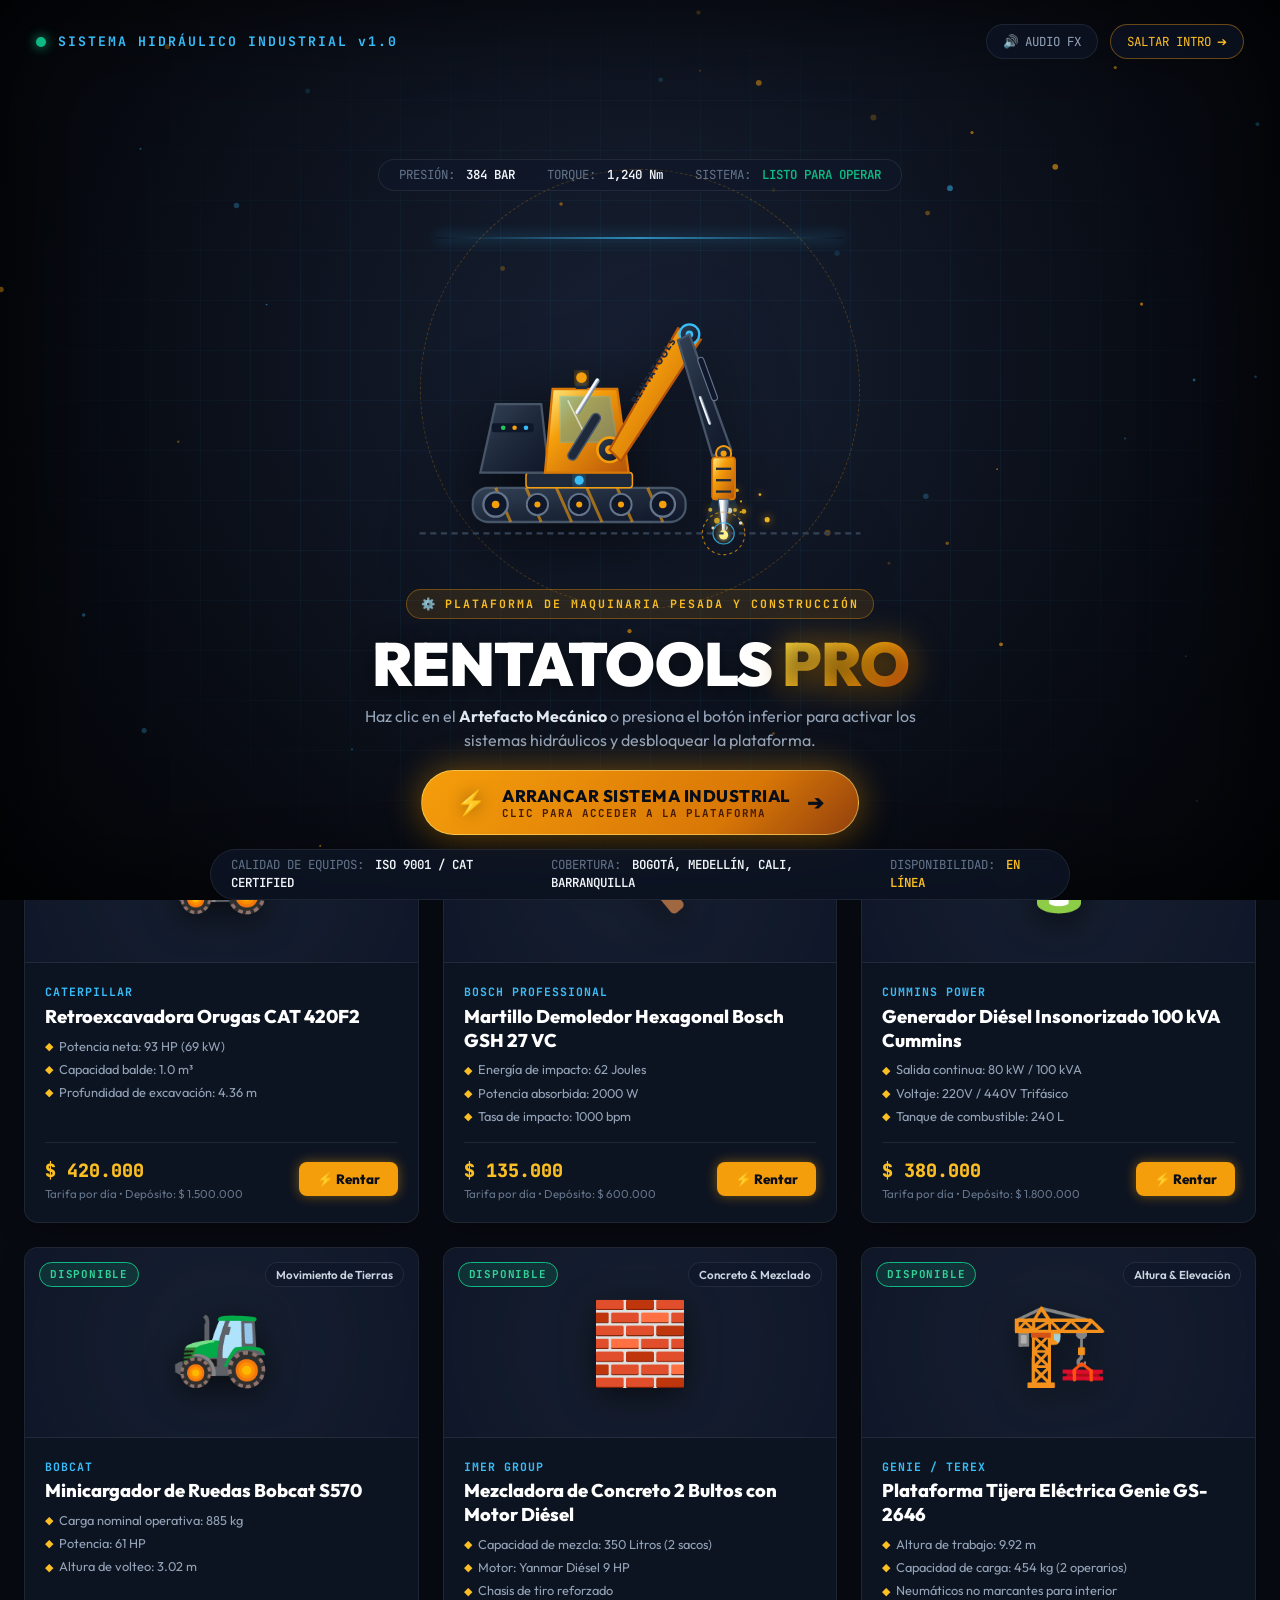
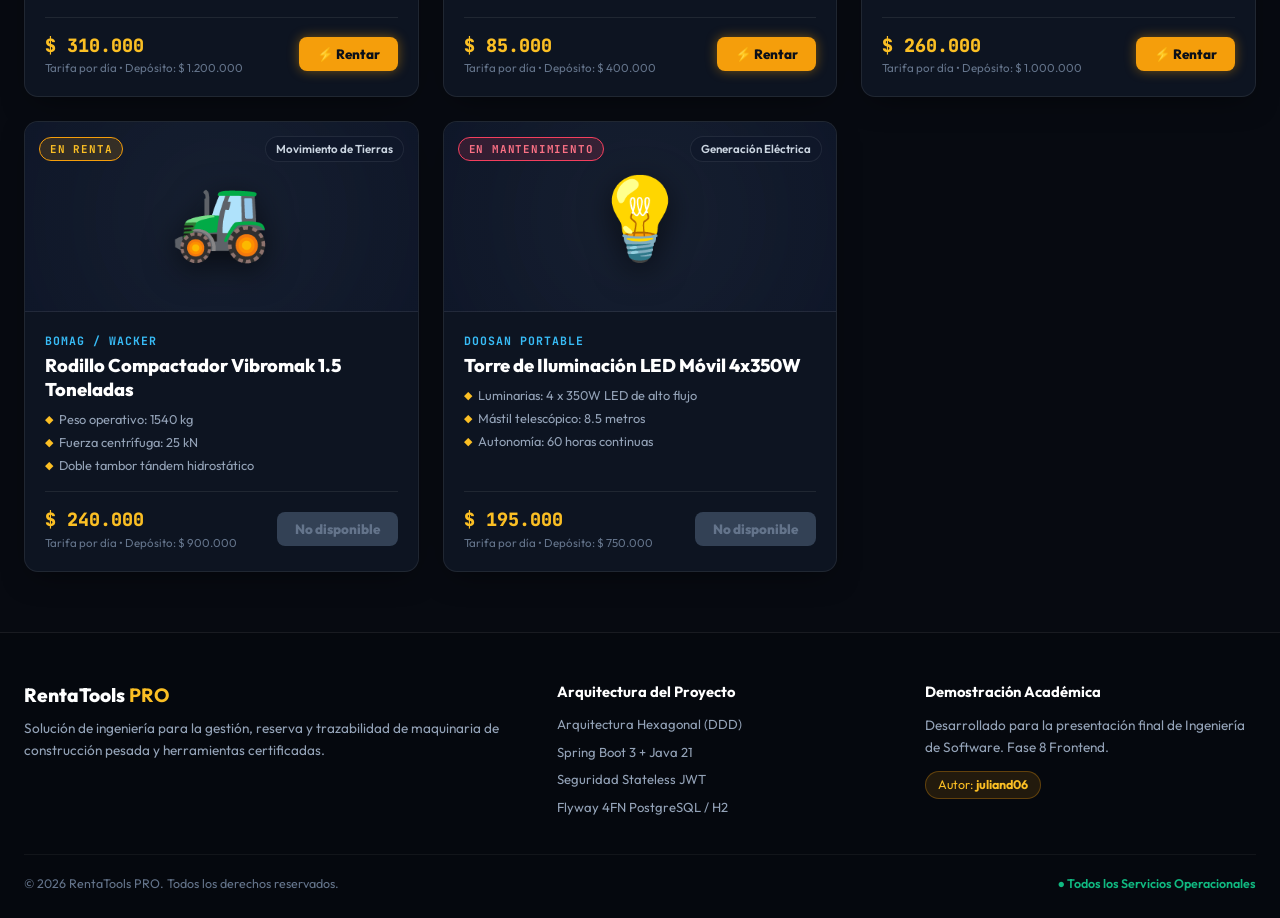
==== infrastructure/src/main/resources/static/index.html @ 2faf483e "feat(frontend): implementa portal industrial interactivo con intro animado de maquinaria pesada, cat" ====
<!DOCTYPE html>
<html lang="es">
<head>
    <meta charset="UTF-8">
    <meta name="viewport" content="width=device-width, initial-scale=1.0">
    <meta name="description" content="RentaTools PRO — Plataforma de Renta de Maquinaria y Equipos de Construcción. Catálogo en tiempo real, gestión de alquileres, panel de contratistas y métricas de operación.">
    <meta name="theme-color" content="#0b0f17">
    <title>RentaTools PRO | Plataforma Industrial de Renta de Maquinaria</title>
    <!-- Google Fonts: Outfit & JetBrains Mono -->
    <link rel="preconnect" href="https://fonts.googleapis.com">
    <link rel="preconnect" href="https://fonts.gstatic.com" crossorigin>
    <link href="https://fonts.googleapis.com/css2?family=JetBrains+Mono:wght@400;600;700&family=Outfit:wght@300;400;500;600;700;800;900&display=swap" rel="stylesheet">
    <link rel="stylesheet" href="styles.css">
</head>
<body>

    <!-- ================================================================= -->
    <!-- INTRO SPLASH SCREEN: ARTEFACTO MECÁNICO INTERACTIVO               -->
    <!-- ================================================================= -->
    <div id="intro-screen" class="intro-screen" role="dialog" aria-modal="true" aria-label="Pantalla de inicio interactiva">
        <!-- Canvas para partículas ambientales, destellos y chispas -->
        <canvas id="intro-canvas" class="intro-canvas"></canvas>

        <!-- Rejilla holográfica de fondo -->
        <div class="hologram-grid"></div>
        <div class="vignette-overlay"></div>

        <!-- Barra superior del splash con controles -->
        <header class="intro-topbar">
            <div class="intro-brand">
                <span class="pulse-indicator"></span>
                <span class="brand-tag">SISTEMA HIDRÁULICO INDUSTRIAL v1.0</span>
            </div>
            <div class="intro-controls">
                <button id="btn-sound-toggle" class="intro-ctrl-btn" title="Alternar Sonido Sintetizado" aria-label="Alternar sonido">
                    <span id="sound-icon">🔊</span> <span class="ctrl-label">AUDIO FX</span>
                </button>
                <button id="btn-skip-intro" class="intro-ctrl-btn skip-btn" title="Saltar animación y entrar directamente">
                    <span>SALTAR INTRO</span> ➔
                </button>
            </div>
        </header>

        <!-- Contenedor central del artefacto interactivo -->
        <div class="intro-centerpiece">
            <!-- HUD de Telemetría Superior -->
            <div class="artifact-hud top-hud">
                <div class="hud-item"><span class="hud-label">PRESIÓN:</span> <span class="hud-val" id="hud-pressure">385 BAR</span></div>
                <div class="hud-item"><span class="hud-label">TORQUE:</span> <span class="hud-val">1,240 Nm</span></div>
                <div class="hud-item"><span class="hud-label">SISTEMA:</span> <span class="hud-val status-ok">LISTO PARA OPERAR</span></div>
            </div>

            <!-- ARTEFACTO: EXCAVADORA HIDRÁULICA Y MARTILLO PESADO MECÁNICO -->
            <div class="machine-artifact-wrapper" id="artifact-target" tabindex="0" role="button" aria-label="Hacer clic para activar maquinaria y entrar a la plataforma">
                <!-- Anillo de energía / radar de fondo -->
                <div class="energy-ring"></div>
                <div class="laser-scanner"></div>

                <!-- SVG Artefacto de Maquinaria Pesada con Cinemática Reactiva -->
                <svg id="machinery-svg" class="machinery-svg" viewBox="0 0 700 500" fill="none" xmlns="http://www.w3.org/2000/svg">
                    <defs>
                        <!-- Gradientes Industriales -->
                        <linearGradient id="metalGrad" x1="0%" y1="0%" x2="100%" y2="100%">
                            <stop offset="0%" stop-color="#334155" />
                            <stop offset="50%" stop-color="#1e293b" />
                            <stop offset="100%" stop-color="#0f172a" />
                        </linearGradient>
                        <linearGradient id="safetyGold" x1="0%" y1="0%" x2="100%" y2="100%">
                            <stop offset="0%" stop-color="#fef08a" />
                            <stop offset="35%" stop-color="#f59e0b" />
                            <stop offset="100%" stop-color="#b45309" />
                        </linearGradient>
                        <linearGradient id="chromeGrad" x1="0%" y1="0%" x2="100%" y2="0%">
                            <stop offset="0%" stop-color="#e2e8f0" />
                            <stop offset="40%" stop-color="#ffffff" />
                            <stop offset="70%" stop-color="#94a3b8" />
                            <stop offset="100%" stop-color="#64748b" />
                        </linearGradient>
                        <linearGradient id="laserBeam" x1="0%" y1="0%" x2="0%" y2="100%">
                            <stop offset="0%" stop-color="#38bdf8" stop-opacity="0.8"/>
                            <stop offset="100%" stop-color="#38bdf8" stop-opacity="0"/>
                        </linearGradient>
                        <!-- Filtros de Brillo / Neon Glow -->
                        <filter id="goldGlow" x="-20%" y="-20%" width="140%" height="140%">
                            <feGaussianBlur stdDeviation="8" result="blur" />
                            <feMerge>
                                <feMergeNode in="blur" />
                                <feMergeNode in="SourceGraphic" />
                            </feMerge>
                        </filter>
                        <filter id="sparkGlow" x="-50%" y="-50%" width="200%" height="200%">
                            <feGaussianBlur stdDeviation="4" result="blur" />
                            <feMerge>
                                <feMergeNode in="blur" />
                                <feMergeNode in="SourceGraphic" />
                            </feMerge>
                        </filter>
                    </defs>

                    <!-- Haz Láser de Guía hacia el Suelo -->
                    <polygon points="460,350 490,440 430,440" fill="url(#laserBeam)" opacity="0.35" class="laser-beam-anim" />

                    <!-- Base Orugas / Tren de Rodaje Pesado -->
                    <g id="tracks-group" class="tracks-group">
                        <!-- Chasis inferior -->
                        <rect x="130" y="380" width="280" height="45" rx="20" fill="url(#metalGrad)" stroke="#475569" stroke-width="3"/>
                        <!-- Rayas de advertencia industrial en la oruga -->
                        <g opacity="0.6">
                            <line x1="160" y1="380" x2="180" y2="425" stroke="#f59e0b" stroke-width="4"/>
                            <line x1="200" y1="380" x2="220" y2="425" stroke="#f59e0b" stroke-width="4"/>
                            <line x1="240" y1="380" x2="260" y2="425" stroke="#f59e0b" stroke-width="4"/>
                            <line x1="280" y1="380" x2="300" y2="425" stroke="#f59e0b" stroke-width="4"/>
                            <line x1="320" y1="380" x2="340" y2="425" stroke="#f59e0b" stroke-width="4"/>
                            <line x1="360" y1="380" x2="380" y2="425" stroke="#f59e0b" stroke-width="4"/>
                        </g>
                        <!-- Ruedas y Rodillos Internos Giratorios -->
                        <circle cx="160" cy="402" r="16" fill="#0f172a" stroke="#64748b" stroke-width="3" class="cog-wheel"/>
                        <circle cx="215" cy="402" r="14" fill="#0f172a" stroke="#64748b" stroke-width="2.5" class="cog-wheel reverse"/>
                        <circle cx="270" cy="402" r="14" fill="#0f172a" stroke="#64748b" stroke-width="2.5" class="cog-wheel"/>
                        <circle cx="325" cy="402" r="14" fill="#0f172a" stroke="#64748b" stroke-width="2.5" class="cog-wheel reverse"/>
                        <circle cx="380" cy="402" r="16" fill="#0f172a" stroke="#64748b" stroke-width="3" class="cog-wheel"/>
                        <!-- Ejes centrales dorados -->
                        <circle cx="160" cy="402" r="5" fill="#f59e0b"/>
                        <circle cx="215" cy="402" r="4" fill="#f59e0b"/>
                        <circle cx="270" cy="402" r="4" fill="#f59e0b"/>
                        <circle cx="325" cy="402" r="4" fill="#f59e0b"/>
                        <circle cx="380" cy="402" r="5" fill="#f59e0b"/>
                    </g>

                    <!-- Plataforma Giratoria / Corona de Giro -->
                    <rect x="200" y="360" width="140" height="20" rx="4" fill="#1e293b" stroke="#f59e0b" stroke-width="2"/>
                    <circle cx="270" cy="370" r="6" fill="#38bdf8" filter="url(#goldGlow)"/>

                    <!-- Cabina del Operador y Carrocería Pesada -->
                    <g id="cabin-group" class="cabin-group">
                        <!-- Contrapeso Trasero Motor -->
                        <path d="M 140 360 L 160 270 L 220 270 L 230 360 Z" fill="url(#metalGrad)" stroke="#475569" stroke-width="3"/>
                        <rect x="155" y="295" width="55" height="12" rx="3" fill="#0f172a"/>
                        <!-- Luces de estado de motor -->
                        <circle cx="170" cy="301" r="3" fill="#22c55e" class="blink-led"/>
                        <circle cx="185" cy="301" r="3" fill="#f59e0b" class="blink-led delay-1"/>
                        <circle cx="200" cy="301" r="3" fill="#38bdf8" class="blink-led delay-2"/>

                        <!-- Cuerpo de la Cabina -->
                        <path d="M 225 360 L 235 250 L 320 250 L 335 360 Z" fill="url(#safetyGold)" stroke="#d97706" stroke-width="3"/>
                        
                        <!-- Ventana Panorámica de Cristal Blindado -->
                        <path d="M 245 260 L 310 260 L 320 320 L 245 320 Z" fill="#0ea5e9" opacity="0.35" stroke="#38bdf8" stroke-width="2"/>
                        <line x1="255" y1="265" x2="280" y2="315" stroke="#ffffff" stroke-width="2" opacity="0.6"/>

                        <!-- Baliza Giratoria de Seguridad Superior -->
                        <rect x="265" y="240" width="16" height="10" rx="2" fill="#1e293b"/>
                        <circle cx="273" cy="235" r="7" fill="#f59e0b" filter="url(#goldGlow)" class="beacon-pulse"/>

                        <!-- Foco de Trabajo Delantero -->
                        <polygon points="330,300 345,295 345,315 330,310" fill="#e2e8f0" stroke="#475569" stroke-width="1.5"/>
                        <circle cx="342" cy="305" r="5" fill="#fef08a" filter="url(#goldGlow)"/>
                    </g>

                    <!-- BRAZO HIDRÁULICO ARTICULADO (Controlado por Cinemática Reactiva) -->
                    <!-- Brazo Primario (Boom) -->
                    <g id="arm-boom" class="arm-boom" transform-origin="310 330">
                        <!-- Pivote Principal Reforzado -->
                        <circle cx="310" cy="330" r="16" fill="url(#metalGrad)" stroke="#f59e0b" stroke-width="3.5"/>
                        <circle cx="310" cy="330" r="6" fill="#f59e0b"/>

                        <!-- Viga del Brazo Primario de Alta Resistencia -->
                        <path d="M 310 330 L 400 170 L 430 185 L 325 345 Z" fill="url(#safetyGold)" stroke="#b45309" stroke-width="3"/>
                        <text x="345" y="270" transform="rotate(-58 345 270)" fill="#1e293b" font-family="'Outfit', sans-serif" font-weight="900" font-size="12" letter-spacing="2">RENTATOOLS</text>

                        <!-- Cilindro Hidráulico Principal (Pistón) -->
                        <g id="hydraulic-piston-1">
                            <rect x="290" y="280" width="12" height="70" rx="6" fill="#1e293b" stroke="#475569" stroke-width="2" transform="rotate(32 290 280)"/>
                            <rect x="293" y="235" width="6" height="55" rx="3" fill="url(#chromeGrad)" transform="rotate(32 293 235)" class="piston-rod-1"/>
                        </g>

                        <!-- Brazo Secundario (Stick / Dipper) -->
                        <g id="arm-stick" class="arm-stick" transform-origin="415 178">
                            <!-- Articulación Media (Codo) -->
                            <circle cx="415" cy="178" r="13" fill="url(#metalGrad)" stroke="#38bdf8" stroke-width="3"/>
                            <circle cx="415" cy="178" r="5" fill="#38bdf8"/>

                            <!-- Viga del Brazo Secundario -->
                            <path d="M 415 178 L 470 330 L 445 338 L 400 186 Z" fill="url(#metalGrad)" stroke="#475569" stroke-width="3"/>

                            <!-- Cilindro Hidráulico Secundario -->
                            <rect x="425" y="210" width="8" height="60" rx="4" fill="#0f172a" stroke="#64748b" stroke-width="1.5" transform="rotate(-20 425 210)"/>
                            <rect x="427" y="260" width="4" height="40" rx="2" fill="url(#chromeGrad)" transform="rotate(-20 427 260)"/>

                            <!-- ARTEFACTO TERMINAL: MARTILLO NEUMÁTICO / BALDE ROTATIVO DE ALTO IMPACTO -->
                            <g id="tool-head" class="tool-head" transform-origin="460 335">
                                <!-- Articulación Muñeca -->
                                <circle cx="460" cy="335" r="10" fill="url(#metalGrad)" stroke="#f59e0b" stroke-width="2.5"/>
                                <circle cx="460" cy="335" r="4" fill="#f59e0b"/>

                                <!-- Carcasa del Percutor / Martillo Hidráulico -->
                                <rect x="445" y="340" width="30" height="55" rx="4" fill="url(#safetyGold)" stroke="#d97706" stroke-width="2.5"/>
                                <line x1="450" y1="355" x2="470" y2="355" stroke="#1e293b" stroke-width="3"/>
                                <line x1="450" y1="370" x2="470" y2="370" stroke="#1e293b" stroke-width="3"/>
                                <line x1="450" y1="385" x2="470" y2="385" stroke="#1e293b" stroke-width="3"/>

                                <!-- Punta Cincel de Acero Forjado al Wolframio -->
                                <polygon points="453,395 467,395 462,440 458,440" fill="url(#chromeGrad)" stroke="#475569" stroke-width="1.5" class="chisel-impact"/>

                                <!-- Núcleo de Energía / Chispa de Contacto -->
                                <circle id="impact-spark-point" cx="460" cy="442" r="6" fill="#fef08a" filter="url(#sparkGlow)" class="spark-core-anim"/>
                            </g>
                        </g>
                    </g>

                    <!-- Suelo / Terreno con Marcadores de Obra -->
                    <line x1="60" y1="440" x2="640" y2="440" stroke="#334155" stroke-width="3" stroke-dasharray="8 6"/>
                    <circle cx="460" cy="440" r="28" stroke="#f59e0b" stroke-width="1.5" stroke-dasharray="4 4" opacity="0.7" class="target-reticle"/>
                    <circle cx="460" cy="440" r="14" stroke="#38bdf8" stroke-width="1.5" opacity="0.8"/>
                </svg>

                <!-- Glow interactivo que sigue al mouse -->
                <div class="artifact-interactive-glow" id="mouse-glow"></div>
            </div>

            <!-- TÍTULO DINÁMICO & LLAMADO A LA ACCIÓN INTERACTIVO -->
            <div class="intro-action-zone">
                <div class="badge-industrial">
                    <span class="gear-icon">⚙️</span> PLATAFORMA DE MAQUINARIA PESADA Y CONSTRUCCIÓN
                </div>
                <h1 class="intro-headline">
                    RENTATOOLS <span class="accent-text">PRO</span>
                </h1>
                <p class="intro-subtext">
                    Haz clic en el <strong>Artefacto Mecánico</strong> o presiona el botón inferior para activar los sistemas hidráulicos y desbloquear la plataforma.
                </p>

                <!-- BOTÓN PRINCIPAL DE IGNICIÓN / DESBLOQUEO -->
                <button id="btn-enter-platform" class="btn-ignition-enter" aria-label="Iniciar Maquinaria e Ingresar al Sistema">
                    <span class="btn-ambient-glow"></span>
                    <span class="btn-ignition-icon">⚡</span>
                    <span class="btn-text-group">
                        <span class="btn-main-label">ARRANCAR SISTEMA INDUSTRIAL</span>
                        <span class="btn-sub-label">CLIC PARA ACCEDER A LA PLATAFORMA</span>
                    </span>
                    <span class="btn-arrow">➔</span>
                </button>
            </div>

            <!-- HUD de Telemetría Inferior -->
            <div class="artifact-hud bottom-hud">
                <div class="hud-item"><span class="hud-label">CALIDAD DE EQUIPOS:</span> <span class="hud-val">ISO 9001 / CAT CERTIFIED</span></div>
                <div class="hud-item"><span class="hud-label">COBERTURA:</span> <span class="hud-val">BOGOTÁ, MEDELLÍN, CALI, BARRANQUILLA</span></div>
                <div class="hud-item"><span class="hud-label">DISPONIBILIDAD:</span> <span class="hud-val text-gold">EN LÍNEA</span></div>
            </div>
        </div>

        <!-- Compuertas mecánicas de transición (Blast Doors) -->
        <div class="blast-door door-left" id="door-left"></div>
        <div class="blast-door door-right" id="door-right"></div>
    </div>


    <!-- ================================================================= -->
    <!-- MAIN APPLICATION PORTAL: PLATAFORMA COMPLETA                      -->
    <!-- ================================================================= -->
    <div id="main-app" class="main-app-container">

        <!-- NAVBAR PRINCIPAL -->
        <header class="app-header">
            <div class="header-inner">
                <!-- Logotipo e Identidad -->
                <div class="brand-container" id="logo-refresh" style="cursor: pointer;" title="Ir al Catálogo">
                    <div class="brand-logo-icon">
                        <svg viewBox="0 0 24 24" width="28" height="28" fill="none" stroke="currentColor" stroke-width="2">
                            <path d="M2 20h20M5 20V8l7-5 7 5v12M9 14h6M9 10h6" stroke="#f59e0b"/>
                        </svg>
                    </div>
                    <div class="brand-text-block">
                        <span class="brand-title">RentaTools <span class="brand-accent">PRO</span></span>
                        <span class="brand-tagline">Equipos & Maquinaria de Obra</span>
                    </div>
                </div>

                <!-- Enlaces de Navegación -->
                <nav class="app-nav" aria-label="Navegación Principal">
                    <button class="nav-tab active" data-target="section-catalog">
                        <span class="nav-icon">🚜</span> Catálogo de Equipos
                    </button>
                    <button class="nav-tab" data-target="section-client-rentals" id="tab-my-rentals">
                        <span class="nav-icon">📋</span> Mis Alquileres <span class="badge-count" id="active-rentals-count">1</span>
                    </button>
                    <button class="nav-tab" data-target="section-provider" id="tab-provider">
                        <span class="nav-icon">🛠️</span> Panel Proveedor
                    </button>
                    <button class="nav-tab" data-target="section-analytics" id="tab-analytics">
                        <span class="nav-icon">📊</span> Métricas & BI
                    </button>
                </nav>

                <!-- Barra Rápida de Perfiles de Prueba (Demo Roles) -->
                <div class="role-selector-bar" title="Cambiar rol activo para demostración">
                    <span class="role-selector-label">VISTA ROL:</span>
                    <button class="role-chip active" data-role="CLIENT" id="role-client-btn">👷 Cliente</button>
                    <button class="role-chip" data-role="PROVIDER" id="role-provider-btn">🚜 Proveedor</button>
                    <button class="role-chip" data-role="ADMIN" id="role-admin-btn">🛡️ Admin</button>
                </div>

                <!-- Acciones de Usuario & Autenticación -->
                <div class="header-user-actions">
                    <button id="btn-replay-intro" class="btn-icon-replay" title="Volver a ver la animación de inicio" aria-label="Repetir animación de inicio">
                        <span>🎬</span> <span class="btn-replay-text">Ver Intro</span>
                    </button>

                    <div id="auth-guest-box" class="auth-guest-box">
                        <button id="btn-open-login" class="btn-auth-login">Iniciar Sesión</button>
                        <button id="btn-open-register" class="btn-auth-register">Registrarse</button>
                    </div>

                    <div id="auth-user-box" class="auth-user-box hidden">
                        <div class="user-avatar-badge" id="user-avatar">JD</div>
                        <div class="user-meta">
                            <span class="user-name" id="user-display-name">Julian Dev</span>
                            <span class="user-role-pill" id="user-role-badge">CLIENTE</span>
                        </div>
                        <button id="btn-logout" class="btn-icon-logout" title="Cerrar sesión" aria-label="Cerrar sesión">✕</button>
                    </div>
                </div>
            </div>
        </header>


        <!-- CONTENIDO PRINCIPAL -->
        <main class="app-main-content">

            <!-- ============================================================= -->
            <!-- SECCIÓN 1: HERO & CATÁLOGO DE MAQUINARIA                      -->
            <!-- ============================================================= -->
            <section id="section-catalog" class="content-section active">
                
                <!-- Hero Promocional Tecnológico -->
                <div class="hero-banner">
                    <div class="hero-ambient-shape shape-1"></div>
                    <div class="hero-ambient-shape shape-2"></div>
                    <div class="hero-content">
                        <div class="hero-badge">
                            <span class="pulse-dot"></span> EQUIPOS INDUSTRIALES DISPONIBLES EN TIEMPO REAL
                        </div>
                        <h2 class="hero-title">
                            Renta de Maquinaria Pesada & Herramientas de Alto Rendimiento
                        </h2>
                        <p class="hero-desc">
                            Accede a retroexcavadoras, martillos demoledores, plantas eléctricas y torres de iluminación con contratos digitales y entrega garantizada en obra en menos de 24 horas.
                        </p>

                        <!-- Filtros Rápidos y Buscador en el Hero -->
                        <div class="hero-search-card">
                            <div class="search-input-wrapper">
                                <span class="search-icon">🔍</span>
                                <input type="text" id="catalog-search" placeholder="Buscar por nombre, marca o modelo (ej. Caterpillar, Bosch, Bomag)..." aria-label="Buscar maquinaria">
                            </div>
                            <div class="search-filter-group">
                                <select id="filter-availability" class="custom-select" aria-label="Filtrar por disponibilidad">
                                    <option value="ALL">Todas las disponibilidades</option>
                                    <option value="AVAILABLE" selected>Solo Disponibles Ahora</option>
                                    <option value="RENTED">En Renta</option>
                                    <option value="MAINTENANCE">En Mantenimiento</option>
                                </select>
                                <select id="sort-price" class="custom-select" aria-label="Ordenar por precio">
                                    <option value="DEFAULT">Ordenar: Destacados</option>
                                    <option value="PRICE_ASC">Precio: Menor a Mayor</option>
                                    <option value="PRICE_DESC">Precio: Mayor a Menor</option>
                                </select>
                            </div>
                        </div>

                        <!-- Métricas Clave de Confianza -->
                        <div class="hero-stats-row">
                            <div class="stat-pill">
                                <span class="stat-val">+480</span>
                                <span class="stat-lbl">Maquinarias en Flota</span>
                            </div>
                            <div class="stat-pill">
                                <span class="stat-val">99.4%</span>
                                <span class="stat-lbl">Disponibilidad Operativa</span>
                            </div>
                            <div class="stat-pill">
                                <span class="stat-val">100%</span>
                                <span class="stat-lbl">Póliza Todo Riesgo</span>
                            </div>
                            <div class="stat-pill">
                                <span class="stat-val">&lt; 24h</span>
                                <span class="stat-lbl">Despacho a Obra</span>
                            </div>
                        </div>
                    </div>
                </div>

                <!-- Categorías Píldora -->
                <div class="categories-nav-wrapper">
                    <div class="categories-nav" id="categories-filter-bar">
                        <button class="cat-pill active" data-category="ALL">
                            <span class="cat-icon">⚡</span> Todas las Categorías
                        </button>
                        <button class="cat-pill" data-category="DEMOLITION">
                            <span class="cat-icon">🔨</span> Demolición & Perforación
                        </button>
                        <button class="cat-pill" data-category="EARTHWORK">
                            <span class="cat-icon">🚜</span> Movimiento de Tierras
                        </button>
                        <button class="cat-pill" data-category="CONCRETE">
                            <span class="cat-icon">🧱</span> Concreto & Mezclado
                        </button>
                        <button class="cat-pill" data-category="LIFTING">
                            <span class="cat-icon">🏗️</span> Altura & Elevación
                        </button>
                        <button class="cat-pill" data-category="POWER">
                            <span class="cat-icon">🔋</span> Generación Eléctrica
                        </button>
                    </div>
                </div>

                <!-- Encabezado de Resultados del Catálogo -->
                <div class="catalog-header-bar">
                    <div class="catalog-count-info">
                        Mostrando <strong id="catalog-count-num">8</strong> equipos listos para contratación inmediata
                    </div>
                    <div class="currency-tag">
                        <span>Moneda: <strong>COP ($ Pesos Colombianos)</strong></span>
                    </div>
                </div>

                <!-- Cuadrícula Dinámica de Tarjetas de Maquinaria -->
                <div class="tools-grid" id="tools-grid-container">
                    <!-- Se inyecta dinámicamente con JavaScript -->
                </div>
            </section>


            <!-- ============================================================= -->
            <!-- SECCIÓN 2: MIS ALQUILERES & SEGUIMIENTO (CLIENTE)            -->
            <!-- ============================================================= -->
            <section id="section-client-rentals" class="content-section">
                <div class="section-header">
                    <div>
                        <h2 class="section-title">📦 Centro de Control de Alquileres</h2>
                        <p class="section-desc">Monitorea el ciclo de vida de tus solicitudes, realiza pagos de depósito y visualiza actas de entrega.</p>
                    </div>
                    <button class="btn-primary" id="btn-new-rental-nav">
                        <span>+</span> Alquilar Otro Equipo
                    </button>
                </div>

                <!-- Lista de Reservas Activas -->
                <div class="rentals-list" id="client-rentals-container">
                    <!-- Renderizado dinámicamente vía app.js -->
                </div>
            </section>


            <!-- ============================================================= -->
            <!-- SECCIÓN 3: PANEL DE PROVEEDOR (PUBLICACIÓN DE EQUIPOS)        -->
            <!-- ============================================================= -->
            <section id="section-provider" class="content-section">
                <div class="section-header">
                    <div>
                        <h2 class="section-title">🚜 Portal del Proveedor de Maquinaria</h2>
                        <p class="section-desc">Publica equipos en renta, gestiona el inventario de tu parque automotor y maximiza tu rentabilidad.</p>
                    </div>
                    <div class="provider-earnings-badge">
                        <span class="earnings-label">Ganancias este mes:</span>
                        <span class="earnings-val" id="provider-month-earnings">$ 14.850.000 COP</span>
                    </div>
                </div>

                <div class="provider-layout">
                    <!-- Formulario de Publicación de Nueva Maquinaria -->
                    <div class="glass-card provider-form-card">
                        <h3 class="card-heading">
                            <span class="card-icon">➕</span> Publicar Nueva Maquinaria o Herramienta
                        </h3>
                        <form id="form-create-tool" class="form-standard">
                            <div class="form-row">
                                <div class="form-field">
                                    <label for="new-tool-name">Nombre Comercial del Equipo *</label>
                                    <input type="text" id="new-tool-name" required placeholder="Ej. Miniexcavadora Orugas CAT 305.5E2">
                                </div>
                                <div class="form-field">
                                    <label for="new-tool-category">Categoría Industrial *</label>
                                    <select id="new-tool-category" required class="custom-select">
                                        <option value="DEMOLITION">Demolición & Perforación</option>
                                        <option value="EARTHWORK" selected>Movimiento de Tierras</option>
                                        <option value="CONCRETE">Concreto & Mezclado</option>
                                        <option value="LIFTING">Altura & Elevación</option>
                                        <option value="POWER">Generación Eléctrica</option>
                                    </select>
                                </div>
                            </div>

                            <div class="form-row">
                                <div class="form-field">
                                    <label for="new-tool-price">Tarifa de Alquiler por Día (COP) *</label>
                                    <input type="number" id="new-tool-price" required min="10000" step="5000" placeholder="Ej. 350000">
                                </div>
                                <div class="form-field">
                                    <label for="new-tool-deposit">Depósito de Garantía (COP) *</label>
                                    <input type="number" id="new-tool-deposit" required min="50000" step="10000" placeholder="Ej. 1200000">
                                </div>
                            </div>

                            <div class="form-row">
                                <div class="form-field">
                                    <label for="new-tool-serial">Número de Serie / Placa *</label>
                                    <input type="text" id="new-tool-serial" required placeholder="Ej. CAT-2024-X981">
                                </div>
                                <div class="form-field">
                                    <label for="new-tool-brand">Marca & Fabricante *</label>
                                    <input type="text" id="new-tool-brand" required placeholder="Ej. Caterpillar / Bobcat / Bosch">
                                </div>
                            </div>

                            <div class="form-field">
                                <label for="new-tool-specs">Especificaciones Técnicas Clave</label>
                                <textarea id="new-tool-specs" rows="3" placeholder="Ej. Potencia: 44.1 kW, Peso Operativo: 5.4 Ton, Capacidad de Cucharón: 0.22 m³, Combustible: Diesel"></textarea>
                            </div>

                            <button type="submit" class="btn-primary w-full">
                                <span>🚀</span> Registrar Equipo en el Catálogo Oficial
                            </button>
                        </form>
                    </div>

                    <!-- Lista de Equipos del Proveedor -->
                    <div class="glass-card provider-inventory-card">
                        <h3 class="card-heading">
                            <span class="card-icon">📋</span> Tus Equipos Registrados (<span id="provider-tools-count">4</span>)
                        </h3>
                        <div class="provider-tools-list" id="provider-tools-list">
                            <!-- Inyectado vía JS -->
                        </div>
                    </div>
                </div>
            </section>


            <!-- ============================================================= -->
            <!-- SECCIÓN 4: ANALÍTICAS Y BUSINESS INTELLIGENCE (ADMIN)         -->
            <!-- ============================================================= -->
            <section id="section-analytics" class="content-section">
                <div class="section-header">
                    <div>
                        <h2 class="section-title">📊 Tablero Ejecutivo de Analítica & Negocio</h2>
                        <p class="section-desc">Métricas operativas del backend (`/api/reports/metrics`), rendimiento de facturación y ocupación.</p>
                    </div>
                    <button class="btn-secondary" id="btn-download-pdf-report">
                        <span>📄</span> Descargar Informe Gerencial (PDF)
                    </button>
                </div>

                <!-- Tarjetas KPI Principales -->
                <div class="metrics-kpi-grid">
                    <div class="kpi-card">
                        <div class="kpi-icon-box gold">💰</div>
                        <div class="kpi-data">
                            <span class="kpi-label">Ingresos Totales Facturados</span>
                            <span class="kpi-value" id="kpi-revenue">$ 48.720.000 COP</span>
                            <span class="kpi-trend positive">▲ +18.4% vs mes anterior</span>
                        </div>
                    </div>
                    <div class="kpi-card">
                        <div class="kpi-icon-box blue">📦</div>
                        <div class="kpi-data">
                            <span class="kpi-label">Alquileres Activos en Obra</span>
                            <span class="kpi-value" id="kpi-active-rentals">14</span>
                            <span class="kpi-trend positive">▲ 92% tasa de cumplimiento</span>
                        </div>
                    </div>
                    <div class="kpi-card">
                        <div class="kpi-icon-box purple">🚜</div>
                        <div class="kpi-data">
                            <span class="kpi-label">Total Maquinaria en Sistema</span>
                            <span class="kpi-value" id="kpi-total-tools">32 Equipos</span>
                            <span class="kpi-trend neutral">● 26 Disponibles / 6 En Renta</span>
                        </div>
                    </div>
                    <div class="kpi-card">
                        <div class="kpi-icon-box green">⏱️</div>
                        <div class="kpi-data">
                            <span class="kpi-label">Tasa de Ocupación Flota</span>
                            <span class="kpi-value" id="kpi-occupancy">81.2%</span>
                            <span class="kpi-trend positive">▲ +5.1% semana actual</span>
                        </div>
                    </div>
                </div>

                <!-- Gráficos Interactivos de Negocio -->
                <div class="charts-grid">
                    <!-- Gráfico 1: Ingresos por Categoría -->
                    <div class="glass-card chart-card">
                        <div class="chart-header">
                            <div>
                                <h3 class="chart-title">Distribución de Ingresos por Categoría</h3>
                                <p class="chart-sub">Millones de COP generados en los últimos 30 días</p>
                            </div>
                            <span class="chart-tag">Datos Live</span>
                        </div>
                        <div class="bar-chart-container" id="bar-chart-container">
                            <!-- Barras generadas dinámicamente con CSS y SVG -->
                        </div>
                    </div>

                    <!-- Gráfico 2: Estado del Parque de Maquinaria -->
                    <div class="glass-card chart-card">
                        <div class="chart-header">
                            <div>
                                <h3 class="chart-title">Estado de la Flota Industrial</h3>
                                <p class="chart-sub">Proporción de disponibilidad y mantenimiento</p>
                            </div>
                            <span class="chart-tag">Tiempo Real</span>
                        </div>
                        <div class="donut-chart-container">
                            <svg class="donut-svg" viewBox="0 0 200 200" id="donut-chart-svg">
                                <circle cx="100" cy="100" r="75" class="donut-bg" />
                                <circle cx="100" cy="100" r="75" class="donut-segment segment-available" id="donut-seg-available" />
                                <circle cx="100" cy="100" r="75" class="donut-segment segment-rented" id="donut-seg-rented" />
                                <circle cx="100" cy="100" r="75" class="donut-segment segment-maint" id="donut-seg-maint" />
                            </svg>
                            <div class="donut-legend">
                                <div class="legend-row"><span class="dot dot-available"></span> Disponible: <strong id="pct-available">78%</strong></div>
                                <div class="legend-row"><span class="dot dot-rented"></span> En Renta: <strong id="pct-rented">16%</strong></div>
                                <div class="legend-row"><span class="dot dot-maint"></span> Mantenimiento: <strong id="pct-maint">6%</strong></div>
                            </div>
                        </div>
                    </div>
                </div>
            </section>

        </main>


        <!-- FOOTER ELEGANTE -->
        <footer class="app-footer">
            <div class="footer-inner">
                <div class="footer-col">
                    <span class="footer-brand">RentaTools <strong>PRO</strong></span>
                    <p class="footer-desc">Solución de ingeniería para la gestión, reserva y trazabilidad de maquinaria de construcción pesada y herramientas certificadas.</p>
                </div>
                <div class="footer-col">
                    <span class="footer-title">Arquitectura del Proyecto</span>
                    <ul class="footer-links">
                        <li><span>Arquitectura Hexagonal (DDD)</span></li>
                        <li><span>Spring Boot 3 + Java 21</span></li>
                        <li><span>Seguridad Stateless JWT</span></li>
                        <li><span>Flyway 4FN PostgreSQL / H2</span></li>
                    </ul>
                </div>
                <div class="footer-col">
                    <span class="footer-title">Demostración Académica</span>
                    <p class="footer-desc">Desarrollado para la presentación final de Ingeniería de Software. Fase 8 Frontend.</p>
                    <div class="footer-author-badge">
                        <span>Autor: <strong>juliand06</strong></span>
                    </div>
                </div>
            </div>
            <div class="footer-bottom">
                <span>© 2026 RentaTools PRO. Todos los derechos reservados.</span>
                <span class="status-system-ok">● Todos los Servicios Operacionales</span>
            </div>
        </footer>
    </div>


    <!-- ================================================================= -->
    <!-- MODAL 1: CHECKOUT & RESERVA DE MAQUINARIA                         -->
    <!-- ================================================================= -->
    <div id="modal-reservation" class="modal-backdrop hidden" role="dialog" aria-modal="true" aria-labelledby="modal-res-title">
        <div class="modal-card">
            <button class="modal-close-btn" id="modal-res-close" aria-label="Cerrar ventana">✕</button>
            <div class="modal-header">
                <span class="modal-badge">SOLICITUD DE ALQUILER</span>
                <h3 id="modal-res-title" class="modal-title">Configurar Renta de Equipo</h3>
            </div>
            
            <div class="modal-body">
                <!-- Resumen del Equipo Seleccionado -->
                <div class="tool-summary-card">
                    <div class="tool-summary-icon" id="res-tool-icon">🚜</div>
                    <div class="tool-summary-meta">
                        <h4 id="res-tool-name" class="tool-summary-title">Retroexcavadora CAT 420F2</h4>
                        <span id="res-tool-specs" class="tool-summary-specs">Potencia: 93 HP • Capacidad: 1.0 m³</span>
                        <div class="tool-summary-pricing">
                            <span class="price-pill" id="res-tool-rate">$ 420.000 / día</span>
                            <span class="deposit-pill" id="res-tool-deposit">Depósito: $ 1.500.000</span>
                        </div>
                    </div>
                </div>

                <!-- Formulario de Fechas y Datos de Obra -->
                <form id="form-create-reservation" class="form-standard">
                    <div class="form-row">
                        <div class="form-field">
                            <label for="res-start-date">Fecha de Inicio de Obra *</label>
                            <input type="date" id="res-start-date" required>
                        </div>
                        <div class="form-field">
                            <label for="res-end-date">Fecha de Finalización *</label>
                            <input type="date" id="res-end-date" required>
                        </div>
                    </div>

                    <div class="form-field">
                        <label for="res-project-address">Dirección de Entrega en Obra *</label>
                        <input type="text" id="res-project-address" required placeholder="Ej. Calle 127 # 45-80, Obra Torre Norte, Bogotá">
                    </div>

                    <div class="form-field">
                        <label for="res-notes">Instrucciones Especiales de Descargue (Opcional)</label>
                        <input type="text" id="res-notes" placeholder="Ej. Requiere cama baja para descargue en sótano 1">
                    </div>

                    <!-- Liquidación Automática en Tiempo Real -->
                    <div class="price-breakdown-card">
                        <div class="breakdown-row">
                            <span>Días de Renta Calculados:</span>
                            <strong id="calc-days">1 día</strong>
                        </div>
                        <div class="breakdown-row">
                            <span>Subtotal Alquiler:</span>
                            <strong id="calc-subtotal">$ 420.000 COP</strong>
                        </div>
                        <div class="breakdown-row">
                            <span>Depósito en Garantía (Reembolsable):</span>
                            <strong id="calc-deposit">$ 1.500.000 COP</strong>
                        </div>
                        <div class="breakdown-row total-row">
                            <span>Total a Liquidar:</span>
                            <strong id="calc-total" class="text-gold">$ 1.920.000 COP</strong>
                        </div>
                    </div>

                    <div class="modal-actions">
                        <button type="button" class="btn-secondary" id="btn-cancel-reservation">Cancelar</button>
                        <button type="submit" class="btn-primary" id="btn-confirm-reservation">
                            <span>⚡</span> Generar Solicitud de Reserva
                        </button>
                    </div>
                </form>
            </div>
        </div>
    </div>


    <!-- ================================================================= -->
    <!-- MODAL 2: AUTENTICACIÓN (LOGIN & REGISTRO)                         -->
    <!-- ================================================================= -->
    <div id="modal-auth" class="modal-backdrop hidden" role="dialog" aria-modal="true" aria-labelledby="modal-auth-title">
        <div class="modal-card auth-card">
            <button class="modal-close-btn" id="modal-auth-close" aria-label="Cerrar modal">✕</button>
            
            <div class="auth-tabs">
                <button class="auth-tab-btn active" id="tab-login-btn">Iniciar Sesión</button>
                <button class="auth-tab-btn" id="tab-register-btn">Crear Cuenta</button>
            </div>

            <!-- Botones de Acceso Rápido para Demostración -->
            <div class="demo-credentials-helper">
                <span class="helper-label">Accesos rápidos para evaluación:</span>
                <div class="helper-buttons">
                    <button type="button" class="btn-quick-fill" data-email="cliente@rentatools.com" data-role="CLIENT">👷 Cliente</button>
                    <button type="button" class="btn-quick-fill" data-email="proveedor@rentatools.com" data-role="PROVIDER">🚜 Proveedor</button>
                    <button type="button" class="btn-quick-fill" data-email="admin@rentatools.com" data-role="ADMIN">🛡️ Admin</button>
                </div>
            </div>

            <!-- Formulario de Login -->
            <form id="form-login" class="form-standard">
                <div class="form-field">
                    <label for="login-email">Correo Electrónico *</label>
                    <input type="email" id="login-email" required placeholder="correo@ejemplo.com" value="cliente@rentatools.com">
                </div>
                <div class="form-field">
                    <label for="login-password">Contraseña *</label>
                    <input type="password" id="login-password" required placeholder="••••••••" value="Password123*">
                </div>
                <button type="submit" class="btn-primary w-full" id="btn-submit-login">
                    Ingresar al Portal
                </button>
            </form>

            <!-- Formulario de Registro -->
            <form id="form-register" class="form-standard hidden">
                <div class="form-field">
                    <label for="reg-name">Nombre Completo o Razón Social *</label>
                    <input type="text" id="reg-name" required placeholder="Ej. Constructora Andina S.A.S.">
                </div>
                <div class="form-field">
                    <label for="reg-email">Correo Electrónico *</label>
                    <input type="email" id="reg-email" required placeholder="contacto@constructora.com">
                </div>
                <div class="form-field">
                    <label for="reg-role">Rol en la Plataforma *</label>
                    <select id="reg-role" class="custom-select" required>
                        <option value="CLIENT">Cliente Contratista (Rentar Maquinaria)</option>
                        <option value="PROVIDER">Proveedor Propietario (Publicar Maquinaria)</option>
                    </select>
                </div>
                <div class="form-field">
                    <label for="reg-password">Contraseña Segura *</label>
                    <input type="password" id="reg-password" required placeholder="Mínimo 8 caracteres">
                </div>
                <button type="submit" class="btn-primary w-full" id="btn-submit-register">
                    Completar Registro
                </button>
            </form>
        </div>
    </div>


    <!-- ================================================================= -->
    <!-- MODAL 3: VISOR DE CONTRATO / ACTA PDF                             -->
    <!-- ================================================================= -->
    <div id="modal-contract-view" class="modal-backdrop hidden" role="dialog" aria-modal="true" aria-labelledby="modal-contract-title">
        <div class="modal-card contract-card">
            <button class="modal-close-btn" id="modal-contract-close" aria-label="Cerrar visor">✕</button>
            <div class="contract-doc-header">
                <div class="contract-stamp">CERTIFICADO DIGITAL • FASE 7 &amp; 8</div>
                <h3 id="modal-contract-title" class="contract-heading">CONTRATO DE ARRENDAMIENTO DE MAQUINARIA PESADA</h3>
                <span class="contract-id-tag" id="contract-code">REF: RT-CONTRATO-2026-0914</span>
            </div>

            <div class="contract-body-preview" id="contract-body-content">
                <!-- Se llena dinámicamente con los datos de la reserva -->
            </div>

            <div class="contract-actions">
                <button class="btn-secondary" id="btn-print-contract">🖨️ Imprimir / Guardar</button>
                <button class="btn-primary" id="btn-close-contract-view">Cerrar Visor</button>
            </div>
        </div>
    </div>


    <!-- ================================================================= -->
    <!-- CONTENEDOR FLOTANTE DE NOTIFICACIONES (TOASTS)                   -->
    <!-- ================================================================= -->
    <div id="toast-container" class="toast-container" aria-live="polite"></div>

    <!-- Scripts de la Aplicación -->
    <script src="intro.js"></script>
    <script src="app.js"></script>
</body>
</html>
---- infrastructure/src/main/resources/static/styles.css ----
/* ==========================================================================
   RENTATOOLS PRO — DESIGN SYSTEM & ESTILOS INDUSTRIALES MODERNOS
   Inspirado en estética de maquinaria pesada, alta tecnología y glassmorphism
   ========================================================================== */

:root {
    /* Paleta Principal: Carbono Industrial, Titanio y Ámbar de Seguridad */
    --bg-darkest: #070a11;
    --bg-dark: #0b0f19;
    --bg-card: rgba(17, 24, 39, 0.75);
    --bg-card-hover: rgba(30, 41, 59, 0.85);
    --bg-glass: rgba(15, 23, 42, 0.65);
    --border-glass: rgba(245, 158, 11, 0.18);
    --border-subtle: rgba(255, 255, 255, 0.08);

    /* Acentos */
    --gold-primary: #f59e0b;
    --gold-bright: #fbbf24;
    --gold-glow: rgba(245, 158, 11, 0.45);
    --cyan-accent: #38bdf8;
    --cyan-glow: rgba(56, 189, 248, 0.35);
    --emerald-ok: #10b981;
    --rose-danger: #f43f5e;

    /* Tipografía */
    --font-main: 'Outfit', -apple-system, BlinkMacSystemFont, 'Segoe UI', Roboto, sans-serif;
    --font-mono: 'JetBrains Mono', monospace;

    /* Sombras y Luces */
    --shadow-soft: 0 10px 30px -10px rgba(0, 0, 0, 0.5);
    --shadow-gold: 0 0 30px rgba(245, 158, 11, 0.25);
    --shadow-cyan: 0 0 25px rgba(56, 189, 248, 0.25);

    /* Radios */
    --radius-sm: 8px;
    --radius-md: 14px;
    --radius-lg: 20px;
    --radius-full: 9999px;

    /* Transición Estándar */
    --transition-fast: 0.18s cubic-bezier(0.4, 0, 0.2, 1);
    --transition-smooth: 0.35s cubic-bezier(0.16, 1, 0.3, 1);
}

/* Reset y Base */
*, *::before, *::after {
    box-sizing: border-box;
    margin: 0;
    padding: 0;
}

html, body {
    width: 100%;
    min-height: 100%;
    background-color: var(--bg-darkest);
    color: #e2e8f0;
    font-family: var(--font-main);
    overflow-x: hidden;
    line-height: 1.5;
    -webkit-font-smoothing: antialiased;
}

/* ==========================================================================
   1. INTRO SPLASH SCREEN & ARTEFACTO MECÁNICO INTERACTIVO
   ========================================================================== */

.intro-screen {
    position: fixed;
    inset: 0;
    z-index: 9999;
    display: flex;
    flex-direction: column;
    justify-content: space-between;
    align-items: center;
    background: radial-gradient(circle at 50% 40%, #172033 0%, #070a11 70%, #030508 100%);
    overflow: hidden;
    transition: opacity 0.8s cubic-bezier(0.65, 0, 0.35, 1), transform 0.8s ease;
}

.intro-screen.hide-intro {
    opacity: 0;
    transform: scale(1.08);
    pointer-events: none;
}

/* Canvas de Partículas & Chispas */
.intro-canvas {
    position: absolute;
    inset: 0;
    width: 100%;
    height: 100%;
    pointer-events: none;
    z-index: 1;
}

/* Rejilla Holográfica */
.hologram-grid {
    position: absolute;
    inset: 0;
    background-image: 
        linear-gradient(to right, rgba(56, 189, 248, 0.05) 1px, transparent 1px),
        linear-gradient(to bottom, rgba(56, 189, 248, 0.05) 1px, transparent 1px);
    background-size: 50px 50px;
    mask-image: radial-gradient(ellipse at center, black 40%, transparent 80%);
    pointer-events: none;
    z-index: 2;
}

.vignette-overlay {
    position: absolute;
    inset: 0;
    box-shadow: inset 0 0 120px rgba(0, 0, 0, 0.85);
    pointer-events: none;
    z-index: 2;
}

/* Topbar del Intro */
.intro-topbar {
    position: relative;
    z-index: 10;
    width: 100%;
    display: flex;
    justify-content: space-between;
    align-items: center;
    padding: 24px 36px;
}

.intro-brand {
    display: flex;
    align-items: center;
    gap: 12px;
}

.pulse-indicator {
    width: 10px;
    height: 10px;
    border-radius: 50%;
    background-color: var(--emerald-ok);
    box-shadow: 0 0 12px var(--emerald-ok);
    animation: blinkGlow 1.5s infinite;
}

.brand-tag {
    font-family: var(--font-mono);
    font-size: 0.82rem;
    font-weight: 700;
    letter-spacing: 2px;
    color: var(--cyan-accent);
}

.intro-controls {
    display: flex;
    gap: 12px;
}

.intro-ctrl-btn {
    background: rgba(15, 23, 42, 0.6);
    border: 1px solid var(--border-subtle);
    color: #94a3b8;
    padding: 8px 16px;
    border-radius: var(--radius-full);
    font-family: var(--font-mono);
    font-size: 0.78rem;
    cursor: pointer;
    display: flex;
    align-items: center;
    gap: 6px;
    transition: var(--transition-fast);
}

.intro-ctrl-btn:hover {
    color: #ffffff;
    border-color: var(--gold-primary);
    background: rgba(245, 158, 11, 0.15);
}

.intro-ctrl-btn.skip-btn {
    color: var(--gold-bright);
    border-color: rgba(245, 158, 11, 0.4);
}

/* Centro del Artefacto */
.intro-centerpiece {
    position: relative;
    z-index: 10;
    display: flex;
    flex-direction: column;
    align-items: center;
    justify-content: center;
    max-width: 900px;
    width: 100%;
    padding: 0 20px;
}

/* HUDs de Telemetría */
.artifact-hud {
    display: flex;
    justify-content: center;
    gap: 32px;
    font-family: var(--font-mono);
    font-size: 0.78rem;
    color: #94a3b8;
    background: rgba(15, 23, 42, 0.7);
    padding: 6px 20px;
    border-radius: var(--radius-full);
    border: 1px solid var(--border-subtle);
    backdrop-filter: blur(8px);
}

.top-hud {
    margin-bottom: 8px;
}

.bottom-hud {
    margin-top: 14px;
}

.hud-label {
    color: #64748b;
    margin-right: 4px;
}

.hud-val {
    color: #f1f5f9;
    font-weight: 600;
}

.hud-val.status-ok {
    color: var(--emerald-ok);
}

.hud-val.text-gold {
    color: var(--gold-bright);
}

/* Contenedor del Artefacto de Maquinaria */
.machine-artifact-wrapper {
    position: relative;
    width: 100%;
    max-width: 680px;
    height: 380px;
    display: flex;
    align-items: center;
    justify-content: center;
    cursor: pointer;
    border-radius: var(--radius-lg);
    transition: transform 0.3s ease;
}

.machine-artifact-wrapper:hover {
    transform: scale(1.02);
}

.machine-artifact-wrapper:focus-visible {
    outline: 2px solid var(--gold-bright);
    outline-offset: 4px;
}

/* Anillo de Energía y Escáner */
.energy-ring {
    position: absolute;
    width: 440px;
    height: 440px;
    border-radius: 50%;
    border: 1px dashed rgba(245, 158, 11, 0.25);
    animation: rotateSlow 25s linear infinite;
    pointer-events: none;
}

.laser-scanner {
    position: absolute;
    top: 10%;
    left: 20%;
    width: 60%;
    height: 2px;
    background: linear-gradient(90deg, transparent, var(--cyan-accent), transparent);
    box-shadow: 0 0 14px var(--cyan-accent);
    opacity: 0.7;
    animation: scanVertical 3s ease-in-out infinite alternate;
    pointer-events: none;
}

/* SVG del Artefacto */
.machinery-svg {
    width: 100%;
    height: 100%;
    filter: drop-shadow(0 15px 35px rgba(0, 0, 0, 0.7));
    transition: filter 0.3s ease;
}

.machine-artifact-wrapper:hover .machinery-svg {
    filter: drop-shadow(0 0 35px rgba(245, 158, 11, 0.35)) drop-shadow(0 15px 40px rgba(0, 0, 0, 0.8));
}

/* Ruedas y Engranajes Giratorios */
.cog-wheel {
    animation: rotateWheel 6s linear infinite;
    transform-origin: center;
}

.cog-wheel.reverse {
    animation: rotateWheelRev 6s linear infinite;
}

/* Luces parpadeantes y baliza */
.blink-led {
    animation: blinkLed 1.2s infinite alternate;
}
.blink-led.delay-1 { animation-delay: 0.4s; }
.blink-led.delay-2 { animation-delay: 0.8s; }

.beacon-pulse {
    animation: beaconFlash 0.8s infinite alternate;
}

/* Animaciones del Brazo y Cincel */
.arm-boom {
    transition: transform 0.15s ease-out;
}

.arm-stick {
    transition: transform 0.15s ease-out;
}

.chisel-impact {
    animation: jackhammerImpact 0.14s infinite alternate ease-in-out;
    transform-origin: 460px 395px;
}

.spark-core-anim {
    animation: sparkCoreGlow 0.15s infinite alternate;
}

.target-reticle {
    animation: rotateWheel 12s linear infinite;
    transform-origin: 460px 440px;
}

/* Glow del Mouse */
.artifact-interactive-glow {
    position: absolute;
    width: 250px;
    height: 250px;
    border-radius: 50%;
    background: radial-gradient(circle, rgba(245, 158, 11, 0.2) 0%, transparent 70%);
    pointer-events: none;
    transform: translate(-50%, -50%);
    opacity: 0;
    transition: opacity 0.3s ease;
}

.machine-artifact-wrapper:hover .artifact-interactive-glow {
    opacity: 1;
}

/* Zona de Acción & Botón de Ignición */
.intro-action-zone {
    display: flex;
    flex-direction: column;
    align-items: center;
    text-align: center;
    margin-top: 10px;
}

.badge-industrial {
    display: inline-flex;
    align-items: center;
    gap: 8px;
    background: rgba(245, 158, 11, 0.12);
    border: 1px solid rgba(245, 158, 11, 0.35);
    color: var(--gold-bright);
    font-family: var(--font-mono);
    font-size: 0.72rem;
    font-weight: 700;
    letter-spacing: 2px;
    padding: 5px 14px;
    border-radius: var(--radius-full);
    margin-bottom: 12px;
}

.intro-headline {
    font-size: clamp(2.4rem, 4.8vw, 3.8rem);
    font-weight: 900;
    letter-spacing: -1px;
    color: #ffffff;
    line-height: 1.1;
    text-shadow: 0 4px 20px rgba(0, 0, 0, 0.5);
}

.intro-headline .accent-text {
    background: linear-gradient(135deg, #fde047 0%, #f59e0b 60%, #ea580c 100%);
    -webkit-background-clip: text;
    -webkit-text-fill-color: transparent;
    filter: drop-shadow(0 0 15px rgba(245, 158, 11, 0.5));
}

.intro-subtext {
    font-size: 1rem;
    color: #94a3b8;
    max-width: 580px;
    margin-top: 6px;
    margin-bottom: 18px;
}

.intro-subtext strong {
    color: #e2e8f0;
}

/* Botón de Ignición / Entrada Principal */
.btn-ignition-enter {
    position: relative;
    display: flex;
    align-items: center;
    gap: 16px;
    background: linear-gradient(135deg, #f59e0b 0%, #d97706 70%, #92400e 100%);
    border: 1px solid rgba(254, 240, 138, 0.5);
    color: #0b0f19;
    padding: 14px 34px;
    border-radius: var(--radius-full);
    cursor: pointer;
    font-family: var(--font-main);
    box-shadow: 0 0 35px var(--gold-glow), 0 10px 25px rgba(0, 0, 0, 0.6);
    transition: all 0.25s cubic-bezier(0.16, 1, 0.3, 1);
    overflow: hidden;
}

.btn-ignition-enter:hover {
    transform: translateY(-3px) scale(1.03);
    box-shadow: 0 0 55px rgba(245, 158, 11, 0.7), 0 15px 35px rgba(0, 0, 0, 0.7);
    border-color: #ffffff;
}

.btn-ignition-enter:active {
    transform: translateY(1px) scale(0.98);
}

.btn-ambient-glow {
    position: absolute;
    inset: 0;
    background: linear-gradient(90deg, transparent, rgba(255, 255, 255, 0.4), transparent);
    transform: translateX(-100%);
    animation: shineSweep 3.5s infinite;
}

.btn-ignition-icon {
    font-size: 1.5rem;
    filter: drop-shadow(0 0 8px rgba(0,0,0,0.4));
    animation: pulseIcon 1.2s infinite alternate;
}

.btn-text-group {
    display: flex;
    flex-direction: column;
    align-items: flex-start;
    text-align: left;
}

.btn-main-label {
    font-size: 1.05rem;
    font-weight: 800;
    letter-spacing: 0.5px;
    color: #080d1a;
}

.btn-sub-label {
    font-family: var(--font-mono);
    font-size: 0.68rem;
    font-weight: 700;
    letter-spacing: 1px;
    color: #451a03;
}

.btn-arrow {
    font-size: 1.25rem;
    font-weight: 900;
    color: #080d1a;
    transition: transform 0.2s ease;
}

.btn-ignition-enter:hover .btn-arrow {
    transform: translateX(5px);
}

/* Compuertas de Entrada (Blast Doors) */
.blast-door {
    position: absolute;
    top: 0;
    bottom: 0;
    width: 50%;
    background: #090e17;
    border-top: 4px solid var(--gold-primary);
    border-bottom: 4px solid var(--gold-primary);
    z-index: 50;
    pointer-events: none;
    opacity: 0;
    transition: transform 0.8s cubic-bezier(0.77, 0, 0.175, 1), opacity 0.3s;
}

.door-left {
    left: 0;
    transform: translateX(-100%);
}

.door-right {
    right: 0;
    transform: translateX(100%);
}

.blast-door.open-sequence {
    opacity: 1;
    transform: translateX(0);
}


/* ==========================================================================
   2. MAIN APPLICATION PLATFORM
   ========================================================================== */

.main-app-container {
    display: flex;
    flex-direction: column;
    min-height: 100vh;
    background-color: var(--bg-darkest);
    color: #f1f5f9;
    opacity: 1;
    transition: opacity 0.5s ease;
}

/* Header & Navbar */
.app-header {
    position: sticky;
    top: 0;
    z-index: 100;
    background: rgba(7, 10, 17, 0.88);
    backdrop-filter: blur(16px);
    border-bottom: 1px solid var(--border-subtle);
}

.header-inner {
    max-width: 1400px;
    margin: 0 auto;
    padding: 12px 24px;
    display: flex;
    align-items: center;
    justify-content: space-between;
    gap: 18px;
}

/* Marca */
.brand-container {
    display: flex;
    align-items: center;
    gap: 12px;
    user-select: none;
}

.brand-logo-icon {
    width: 44px;
    height: 44px;
    border-radius: var(--radius-md);
    background: linear-gradient(135deg, #1e293b, #0f172a);
    border: 1px solid var(--border-glass);
    display: flex;
    align-items: center;
    justify-content: center;
    box-shadow: 0 0 15px rgba(245, 158, 11, 0.2);
}

.brand-text-block {
    display: flex;
    flex-direction: column;
}

.brand-title {
    font-size: 1.25rem;
    font-weight: 800;
    letter-spacing: -0.5px;
    color: #ffffff;
    line-height: 1.2;
}

.brand-accent {
    color: var(--gold-bright);
}

.brand-tagline {
    font-size: 0.72rem;
    color: #94a3b8;
    letter-spacing: 0.5px;
}

/* Navegación por pestañas */
.app-nav {
    display: flex;
    align-items: center;
    gap: 6px;
    background: rgba(15, 23, 42, 0.7);
    padding: 4px;
    border-radius: var(--radius-full);
    border: 1px solid var(--border-subtle);
}

.nav-tab {
    background: transparent;
    border: none;
    color: #94a3b8;
    font-family: var(--font-main);
    font-size: 0.88rem;
    font-weight: 600;
    padding: 8px 16px;
    border-radius: var(--radius-full);
    cursor: pointer;
    display: flex;
    align-items: center;
    gap: 8px;
    transition: var(--transition-fast);
}

.nav-tab:hover {
    color: #ffffff;
    background: rgba(255, 255, 255, 0.05);
}

.nav-tab.active {
    background: var(--gold-primary);
    color: #0b0f19;
    font-weight: 700;
    box-shadow: 0 0 16px var(--gold-glow);
}

.badge-count {
    background: #0b0f19;
    color: var(--gold-bright);
    font-size: 0.72rem;
    font-weight: 800;
    padding: 1px 7px;
    border-radius: var(--radius-full);
}

.nav-tab.active .badge-count {
    background: #000000;
    color: #ffffff;
}

/* Selector Rápido de Roles (Para Evaluación) */
.role-selector-bar {
    display: flex;
    align-items: center;
    gap: 6px;
    background: rgba(30, 41, 59, 0.5);
    border: 1px solid var(--border-subtle);
    padding: 4px 8px;
    border-radius: var(--radius-full);
}

.role-selector-label {
    font-family: var(--font-mono);
    font-size: 0.68rem;
    font-weight: 700;
    color: #64748b;
    margin-left: 4px;
}

.role-chip {
    background: transparent;
    border: 1px solid transparent;
    color: #94a3b8;
    font-size: 0.76rem;
    font-weight: 600;
    padding: 4px 10px;
    border-radius: var(--radius-full);
    cursor: pointer;
    transition: var(--transition-fast);
}

.role-chip:hover {
    color: #ffffff;
    background: rgba(255, 255, 255, 0.08);
}

.role-chip.active {
    background: rgba(56, 189, 248, 0.15);
    border-color: var(--cyan-accent);
    color: var(--cyan-accent);
    box-shadow: 0 0 10px var(--cyan-glow);
}

/* Acciones de Usuario */
.header-user-actions {
    display: flex;
    align-items: center;
    gap: 12px;
}

.btn-icon-replay {
    background: rgba(15, 23, 42, 0.8);
    border: 1px solid var(--border-subtle);
    color: #cbd5e1;
    font-family: var(--font-main);
    font-size: 0.82rem;
    font-weight: 600;
    padding: 7px 12px;
    border-radius: var(--radius-full);
    cursor: pointer;
    display: flex;
    align-items: center;
    gap: 6px;
    transition: var(--transition-fast);
}

.btn-icon-replay:hover {
    color: var(--gold-bright);
    border-color: var(--gold-primary);
    background: rgba(245, 158, 11, 0.15);
}

.auth-guest-box {
    display: flex;
    align-items: center;
    gap: 8px;
}

.btn-auth-login {
    background: transparent;
    border: 1px solid var(--border-subtle);
    color: #f1f5f9;
    font-family: var(--font-main);
    font-size: 0.84rem;
    font-weight: 600;
    padding: 7px 16px;
    border-radius: var(--radius-full);
    cursor: pointer;
    transition: var(--transition-fast);
}

.btn-auth-login:hover {
    border-color: var(--gold-primary);
    color: var(--gold-bright);
}

.btn-auth-register {
    background: var(--gold-primary);
    border: 1px solid var(--gold-bright);
    color: #0b0f19;
    font-family: var(--font-main);
    font-size: 0.84rem;
    font-weight: 700;
    padding: 7px 18px;
    border-radius: var(--radius-full);
    cursor: pointer;
    box-shadow: 0 0 15px var(--gold-glow);
    transition: var(--transition-fast);
}

.btn-auth-register:hover {
    background: var(--gold-bright);
    transform: translateY(-1px);
}

/* Caja de Usuario Logueado */
.auth-user-box {
    display: flex;
    align-items: center;
    gap: 10px;
    background: rgba(15, 23, 42, 0.7);
    border: 1px solid var(--border-subtle);
    padding: 4px 10px 4px 6px;
    border-radius: var(--radius-full);
}

.user-avatar-badge {
    width: 32px;
    height: 32px;
    border-radius: 50%;
    background: linear-gradient(135deg, var(--gold-primary), var(--cyan-accent));
    color: #0b0f19;
    font-weight: 800;
    font-size: 0.8rem;
    display: flex;
    align-items: center;
    justify-content: center;
}

.user-meta {
    display: flex;
    flex-direction: column;
}

.user-name {
    font-size: 0.82rem;
    font-weight: 700;
    color: #ffffff;
    line-height: 1.1;
}

.user-role-pill {
    font-family: var(--font-mono);
    font-size: 0.62rem;
    font-weight: 700;
    color: var(--gold-bright);
}

.btn-icon-logout {
    background: transparent;
    border: none;
    color: #94a3b8;
    font-size: 0.9rem;
    cursor: pointer;
    padding: 4px;
    transition: color 0.15s;
}

.btn-icon-logout:hover {
    color: var(--rose-danger);
}


/* ==========================================================================
   3. SECCIONES DE CONTENIDO
   ========================================================================== */

.app-main-content {
    flex: 1;
    max-width: 1400px;
    width: 100%;
    margin: 0 auto;
    padding: 30px 24px 60px;
}

.content-section {
    display: none;
    animation: fadeInSection 0.4s cubic-bezier(0.16, 1, 0.3, 1) forwards;
}

.content-section.active {
    display: block;
}

/* Encabezados de Sección */
.section-header {
    display: flex;
    justify-content: space-between;
    align-items: flex-start;
    margin-bottom: 24px;
    gap: 16px;
    flex-wrap: wrap;
}

.section-title {
    font-size: 1.85rem;
    font-weight: 800;
    color: #ffffff;
    letter-spacing: -0.5px;
}

.section-desc {
    color: #94a3b8;
    font-size: 0.95rem;
    margin-top: 4px;
}


/* ==========================================================================
   4. HERO BANNER & BUSCADOR DEL CATÁLOGO
   ========================================================================== */

.hero-banner {
    position: relative;
    background: radial-gradient(circle at 80% 20%, rgba(245, 158, 11, 0.12) 0%, rgba(15, 23, 42, 0.8) 60%, rgba(7, 10, 17, 0.95) 100%);
    border: 1px solid var(--border-subtle);
    border-radius: var(--radius-lg);
    padding: 48px 40px;
    margin-bottom: 32px;
    overflow: hidden;
    box-shadow: var(--shadow-soft);
}

.hero-ambient-shape {
    position: absolute;
    border-radius: 50%;
    filter: blur(80px);
    pointer-events: none;
}

.shape-1 {
    width: 350px;
    height: 350px;
    background: rgba(245, 158, 11, 0.15);
    top: -100px;
    right: -50px;
}

.shape-2 {
    width: 280px;
    height: 280px;
    background: rgba(56, 189, 248, 0.1);
    bottom: -80px;
    left: 20%;
}

.hero-content {
    position: relative;
    z-index: 5;
    max-width: 860px;
}

.hero-badge {
    display: inline-flex;
    align-items: center;
    gap: 8px;
    font-family: var(--font-mono);
    font-size: 0.74rem;
    font-weight: 700;
    letter-spacing: 1.5px;
    color: var(--gold-bright);
    background: rgba(245, 158, 11, 0.12);
    border: 1px solid rgba(245, 158, 11, 0.3);
    padding: 4px 12px;
    border-radius: var(--radius-full);
    margin-bottom: 16px;
}

.pulse-dot {
    width: 8px;
    height: 8px;
    border-radius: 50%;
    background: var(--gold-bright);
    box-shadow: 0 0 10px var(--gold-bright);
    animation: blinkGlow 1.5s infinite;
}

.hero-title {
    font-size: clamp(2rem, 3.5vw, 2.9rem);
    font-weight: 900;
    color: #ffffff;
    line-height: 1.15;
    letter-spacing: -1px;
    margin-bottom: 14px;
}

.hero-desc {
    font-size: 1.05rem;
    color: #94a3b8;
    line-height: 1.6;
    margin-bottom: 28px;
    max-width: 720px;
}

/* Buscador en el Hero */
.hero-search-card {
    background: rgba(15, 23, 42, 0.85);
    backdrop-filter: blur(12px);
    border: 1px solid var(--border-glass);
    border-radius: var(--radius-md);
    padding: 12px 16px;
    display: flex;
    gap: 12px;
    box-shadow: var(--shadow-gold);
    margin-bottom: 28px;
    flex-wrap: wrap;
}

.search-input-wrapper {
    flex: 1;
    min-width: 280px;
    display: flex;
    align-items: center;
    gap: 10px;
    background: rgba(7, 10, 17, 0.7);
    border: 1px solid var(--border-subtle);
    border-radius: var(--radius-sm);
    padding: 10px 14px;
}

.search-icon {
    font-size: 1.1rem;
    opacity: 0.7;
}

.search-input-wrapper input {
    width: 100%;
    background: transparent;
    border: none;
    color: #ffffff;
    font-family: var(--font-main);
    font-size: 0.92rem;
    outline: none;
}

.search-input-wrapper input::placeholder {
    color: #64748b;
}

.search-filter-group {
    display: flex;
    gap: 10px;
    flex-wrap: wrap;
}

.custom-select {
    background: rgba(7, 10, 17, 0.7);
    border: 1px solid var(--border-subtle);
    color: #e2e8f0;
    font-family: var(--font-main);
    font-size: 0.88rem;
    padding: 10px 14px;
    border-radius: var(--radius-sm);
    outline: none;
    cursor: pointer;
    transition: var(--transition-fast);
}

.custom-select:hover, .custom-select:focus {
    border-color: var(--gold-primary);
}

/* Fila de Estadísticas Rápidas */
.hero-stats-row {
    display: flex;
    gap: 24px;
    flex-wrap: wrap;
}

.stat-pill {
    display: flex;
    flex-direction: column;
}

.stat-val {
    font-size: 1.35rem;
    font-weight: 800;
    color: #ffffff;
    font-family: var(--font-mono);
}

.stat-lbl {
    font-size: 0.76rem;
    color: #94a3b8;
}


/* ==========================================================================
   5. FILTRO DE CATEGORÍAS & CATÁLOGO GRID
   ========================================================================== */

.categories-nav-wrapper {
    overflow-x: auto;
    padding-bottom: 8px;
    margin-bottom: 20px;
}

.categories-nav {
    display: flex;
    gap: 10px;
    min-width: max-content;
}

.cat-pill {
    background: rgba(17, 24, 39, 0.7);
    border: 1px solid var(--border-subtle);
    color: #94a3b8;
    font-family: var(--font-main);
    font-size: 0.88rem;
    font-weight: 600;
    padding: 10px 18px;
    border-radius: var(--radius-full);
    cursor: pointer;
    display: flex;
    align-items: center;
    gap: 8px;
    transition: var(--transition-fast);
}

.cat-pill:hover {
    color: #ffffff;
    border-color: rgba(245, 158, 11, 0.4);
    background: rgba(30, 41, 59, 0.8);
}

.cat-pill.active {
    background: rgba(245, 158, 11, 0.15);
    border-color: var(--gold-primary);
    color: var(--gold-bright);
    box-shadow: 0 0 15px rgba(245, 158, 11, 0.2);
}

.catalog-header-bar {
    display: flex;
    justify-content: space-between;
    align-items: center;
    margin-bottom: 20px;
    font-size: 0.88rem;
    color: #94a3b8;
}

.currency-tag strong {
    color: var(--gold-bright);
}

/* Grilla de Herramientas */
.tools-grid {
    display: grid;
    grid-template-columns: repeat(auto-fill, minmax(320px, 1fr));
    gap: 24px;
}

/* Tarjeta de Equipo (Glassmorphic Card) */
.tool-card {
    position: relative;
    background: var(--bg-card);
    border: 1px solid var(--border-subtle);
    border-radius: var(--radius-md);
    overflow: hidden;
    display: flex;
    flex-direction: column;
    box-shadow: var(--shadow-soft);
    transition: transform 0.25s cubic-bezier(0.16, 1, 0.3, 1), border-color 0.25s, box-shadow 0.25s;
}

.tool-card:hover {
    transform: translateY(-5px);
    border-color: var(--border-glass);
    box-shadow: 0 15px 35px -10px rgba(0, 0, 0, 0.7), var(--shadow-gold);
}

.tool-badge-row {
    position: absolute;
    top: 14px;
    left: 14px;
    right: 14px;
    display: flex;
    justify-content: space-between;
    align-items: center;
    z-index: 5;
}

.tool-status-badge {
    font-family: var(--font-mono);
    font-size: 0.68rem;
    font-weight: 700;
    letter-spacing: 0.8px;
    padding: 3px 10px;
    border-radius: var(--radius-full);
}

.status-available {
    background: rgba(16, 185, 129, 0.15);
    border: 1px solid var(--emerald-ok);
    color: #34d399;
}

.status-rented {
    background: rgba(245, 158, 11, 0.15);
    border: 1px solid var(--gold-primary);
    color: var(--gold-bright);
}

.status-maint {
    background: rgba(244, 63, 94, 0.15);
    border: 1px solid var(--rose-danger);
    color: #fb7185;
}

.tool-category-badge {
    background: rgba(15, 23, 42, 0.75);
    backdrop-filter: blur(6px);
    border: 1px solid var(--border-subtle);
    color: #cbd5e1;
    font-size: 0.72rem;
    font-weight: 600;
    padding: 3px 10px;
    border-radius: var(--radius-full);
}

/* Área Visual de la Maquinaria */
.tool-visual-box {
    position: relative;
    height: 190px;
    background: radial-gradient(circle at center, rgba(30, 41, 59, 0.6) 0%, rgba(15, 23, 42, 0.9) 100%);
    display: flex;
    align-items: center;
    justify-content: center;
    border-bottom: 1px solid var(--border-subtle);
}

.tool-vector-icon {
    font-size: 5rem;
    filter: drop-shadow(0 8px 16px rgba(0, 0, 0, 0.6));
    transition: transform 0.3s ease;
}

.tool-card:hover .tool-vector-icon {
    transform: scale(1.1) rotate(-2deg);
}

/* Detalles de la Tarjeta */
.tool-info-body {
    padding: 20px;
    display: flex;
    flex-direction: column;
    flex: 1;
}

.tool-brand-tag {
    font-family: var(--font-mono);
    font-size: 0.72rem;
    color: var(--cyan-accent);
    font-weight: 700;
    letter-spacing: 1px;
    margin-bottom: 4px;
}

.tool-title {
    font-size: 1.15rem;
    font-weight: 800;
    color: #ffffff;
    line-height: 1.3;
    margin-bottom: 8px;
}

.tool-specs-list {
    list-style: none;
    font-size: 0.8rem;
    color: #94a3b8;
    margin-bottom: 16px;
    display: flex;
    flex-direction: column;
    gap: 4px;
}

.tool-specs-list li {
    display: flex;
    align-items: center;
    gap: 6px;
}

.spec-bullet {
    color: var(--gold-bright);
    font-size: 0.7rem;
}

/* Precios y Botón */
.tool-pricing-footer {
    margin-top: auto;
    padding-top: 14px;
    border-top: 1px solid var(--border-subtle);
    display: flex;
    align-items: center;
    justify-content: space-between;
    gap: 12px;
}

.tool-rate-block {
    display: flex;
    flex-direction: column;
}

.tool-rate-val {
    font-family: var(--font-mono);
    font-size: 1.15rem;
    font-weight: 800;
    color: var(--gold-bright);
}

.tool-rate-period {
    font-size: 0.72rem;
    color: #64748b;
}

.btn-rent-card {
    background: var(--gold-primary);
    border: none;
    color: #0b0f19;
    font-family: var(--font-main);
    font-size: 0.84rem;
    font-weight: 800;
    padding: 9px 18px;
    border-radius: var(--radius-sm);
    cursor: pointer;
    box-shadow: 0 0 12px var(--gold-glow);
    transition: var(--transition-fast);
}

.btn-rent-card:hover {
    background: var(--gold-bright);
    transform: translateY(-2px);
    box-shadow: 0 0 20px var(--gold-glow);
}

.btn-rent-card:disabled {
    background: #334155;
    color: #64748b;
    box-shadow: none;
    cursor: not-allowed;
    transform: none;
}


/* ==========================================================================
   6. SECCIÓN DE ALQUILERES & SEGUIMIENTO (CLIENTE)
   ========================================================================== */

.rentals-list {
    display: flex;
    flex-direction: column;
    gap: 18px;
}

.rental-order-card {
    background: var(--bg-card);
    border: 1px solid var(--border-subtle);
    border-radius: var(--radius-md);
    padding: 22px;
    box-shadow: var(--shadow-soft);
    display: flex;
    flex-direction: column;
    gap: 18px;
}

.rental-order-header {
    display: flex;
    justify-content: space-between;
    align-items: center;
    flex-wrap: wrap;
    gap: 12px;
}

.rental-code-block {
    display: flex;
    align-items: center;
    gap: 10px;
}

.rental-code {
    font-family: var(--font-mono);
    font-size: 0.95rem;
    font-weight: 700;
    color: #ffffff;
}

.rental-item-info {
    display: flex;
    align-items: center;
    gap: 16px;
}

.rental-item-icon {
    font-size: 2.2rem;
    width: 52px;
    height: 52px;
    background: rgba(30, 41, 59, 0.6);
    border: 1px solid var(--border-subtle);
    border-radius: var(--radius-sm);
    display: flex;
    align-items: center;
    justify-content: center;
}

.rental-item-name {
    font-size: 1.15rem;
    font-weight: 800;
    color: #ffffff;
}

.rental-item-dates {
    font-size: 0.84rem;
    color: #94a3b8;
}

/* Stepper de Seguimiento de Renta */
.stepper-container {
    display: flex;
    align-items: center;
    justify-content: space-between;
    position: relative;
    padding: 10px 0;
}

.stepper-line {
    position: absolute;
    top: 50%;
    left: 40px;
    right: 40px;
    height: 3px;
    background: #1e293b;
    z-index: 1;
    transform: translateY(-50%);
}

.stepper-line-progress {
    height: 100%;
    background: linear-gradient(90deg, var(--gold-primary), var(--emerald-ok));
    transition: width 0.4s ease;
}

.step-node {
    position: relative;
    z-index: 2;
    display: flex;
    flex-direction: column;
    align-items: center;
    gap: 6px;
    width: 90px;
    text-align: center;
}

.step-circle {
    width: 32px;
    height: 32px;
    border-radius: 50%;
    background: #0f172a;
    border: 2px solid #334155;
    color: #64748b;
    font-family: var(--font-mono);
    font-size: 0.78rem;
    font-weight: 700;
    display: flex;
    align-items: center;
    justify-content: center;
    transition: var(--transition-fast);
}

.step-node.completed .step-circle {
    background: var(--gold-primary);
    border-color: var(--gold-bright);
    color: #0b0f19;
    box-shadow: 0 0 12px var(--gold-glow);
}

.step-node.current .step-circle {
    background: #0f172a;
    border-color: var(--cyan-accent);
    color: var(--cyan-accent);
    box-shadow: 0 0 15px var(--cyan-glow);
}

.step-label {
    font-size: 0.72rem;
    font-weight: 600;
    color: #64748b;
}

.step-node.completed .step-label, .step-node.current .step-label {
    color: #e2e8f0;
}

/* Acciones de la Reserva */
.rental-order-actions {
    display: flex;
    align-items: center;
    justify-content: space-between;
    border-top: 1px solid var(--border-subtle);
    padding-top: 14px;
    flex-wrap: wrap;
    gap: 12px;
}

.rental-total-amount {
    font-family: var(--font-mono);
    font-size: 1.1rem;
    font-weight: 700;
    color: var(--gold-bright);
}

.rental-buttons-group {
    display: flex;
    gap: 10px;
}


/* ==========================================================================
   7. PANEL DE PROVEEDOR
   ========================================================================== */

.provider-layout {
    display: grid;
    grid-template-columns: 1fr 1fr;
    gap: 24px;
}

@media (max-width: 900px) {
    .provider-layout {
        grid-template-columns: 1fr;
    }
}

.provider-earnings-badge {
    background: rgba(16, 185, 129, 0.12);
    border: 1px solid rgba(16, 185, 129, 0.35);
    padding: 8px 18px;
    border-radius: var(--radius-full);
    display: flex;
    align-items: center;
    gap: 8px;
}

.earnings-label {
    font-size: 0.82rem;
    color: #94a3b8;
}

.earnings-val {
    font-family: var(--font-mono);
    font-size: 1rem;
    font-weight: 800;
    color: #34d399;
}

.provider-tools-list {
    display: flex;
    flex-direction: column;
    gap: 12px;
    margin-top: 16px;
}

.provider-tool-item {
    background: rgba(15, 23, 42, 0.6);
    border: 1px solid var(--border-subtle);
    border-radius: var(--radius-sm);
    padding: 14px 18px;
    display: flex;
    align-items: center;
    justify-content: space-between;
    gap: 12px;
}

.provider-tool-meta h4 {
    font-size: 0.95rem;
    font-weight: 700;
    color: #ffffff;
}

.provider-tool-meta span {
    font-size: 0.78rem;
    color: #94a3b8;
}


/* ==========================================================================
   8. ANALÍTICAS & BUSINESS INTELLIGENCE (ADMIN)
   ========================================================================== */

.metrics-kpi-grid {
    display: grid;
    grid-template-columns: repeat(auto-fit, minmax(240px, 1fr));
    gap: 20px;
    margin-bottom: 28px;
}

.kpi-card {
    background: var(--bg-card);
    border: 1px solid var(--border-subtle);
    border-radius: var(--radius-md);
    padding: 20px;
    display: flex;
    align-items: center;
    gap: 16px;
    box-shadow: var(--shadow-soft);
}

.kpi-icon-box {
    width: 52px;
    height: 52px;
    border-radius: var(--radius-md);
    display: flex;
    align-items: center;
    justify-content: center;
    font-size: 1.5rem;
}

.kpi-icon-box.gold {
    background: rgba(245, 158, 11, 0.15);
    border: 1px solid rgba(245, 158, 11, 0.35);
}

.kpi-icon-box.blue {
    background: rgba(56, 189, 248, 0.15);
    border: 1px solid rgba(56, 189, 248, 0.35);
}

.kpi-icon-box.purple {
    background: rgba(168, 85, 247, 0.15);
    border: 1px solid rgba(168, 85, 247, 0.35);
}

.kpi-icon-box.green {
    background: rgba(16, 185, 129, 0.15);
    border: 1px solid rgba(16, 185, 129, 0.35);
}

.kpi-data {
    display: flex;
    flex-direction: column;
}

.kpi-label {
    font-size: 0.78rem;
    color: #94a3b8;
    margin-bottom: 2px;
}

.kpi-value {
    font-family: var(--font-mono);
    font-size: 1.35rem;
    font-weight: 800;
    color: #ffffff;
}

.kpi-trend {
    font-size: 0.72rem;
    font-weight: 600;
    margin-top: 4px;
}

.kpi-trend.positive { color: var(--emerald-ok); }
.kpi-trend.neutral { color: #94a3b8; }

/* Gráficos */
.charts-grid {
    display: grid;
    grid-template-columns: 1.4fr 1fr;
    gap: 24px;
}

@media (max-width: 950px) {
    .charts-grid {
        grid-template-columns: 1fr;
    }
}

.chart-card {
    padding: 24px;
}

.chart-header {
    display: flex;
    justify-content: space-between;
    align-items: flex-start;
    margin-bottom: 20px;
}

.chart-title {
    font-size: 1.1rem;
    font-weight: 700;
    color: #ffffff;
}

.chart-sub {
    font-size: 0.78rem;
    color: #94a3b8;
}

.chart-tag {
    font-family: var(--font-mono);
    font-size: 0.68rem;
    font-weight: 700;
    color: var(--cyan-accent);
    background: rgba(56, 189, 248, 0.12);
    border: 1px solid rgba(56, 189, 248, 0.3);
    padding: 2px 8px;
    border-radius: var(--radius-full);
}

/* Gráfico de Barras CSS */
.bar-chart-container {
    display: flex;
    align-items: flex-end;
    gap: 16px;
    height: 220px;
    padding-top: 20px;
    border-bottom: 1px solid var(--border-subtle);
}

.chart-bar-col {
    flex: 1;
    display: flex;
    flex-direction: column;
    align-items: center;
    height: 100%;
    justify-content: flex-end;
    gap: 8px;
}

.chart-bar-fill {
    width: 100%;
    max-width: 48px;
    background: linear-gradient(180deg, var(--gold-bright) 0%, var(--gold-primary) 70%, #78350f 100%);
    border-radius: 6px 6px 0 0;
    transition: height 0.6s cubic-bezier(0.16, 1, 0.3, 1);
    box-shadow: 0 0 12px rgba(245, 158, 11, 0.2);
}

.chart-bar-val {
    font-family: var(--font-mono);
    font-size: 0.72rem;
    font-weight: 700;
    color: var(--gold-bright);
}

.chart-bar-label {
    font-size: 0.72rem;
    color: #94a3b8;
    text-align: center;
}

/* Donut Chart */
.donut-chart-container {
    display: flex;
    align-items: center;
    justify-content: center;
    gap: 28px;
    padding: 10px 0;
    flex-wrap: wrap;
}

.donut-svg {
    width: 160px;
    height: 160px;
    transform: rotate(-90deg);
}

.donut-bg {
    fill: none;
    stroke: #1e293b;
    stroke-width: 24;
}

.donut-segment {
    fill: none;
    stroke-width: 24;
    stroke-linecap: round;
    transition: stroke-dasharray 0.8s ease;
}

.segment-available {
    stroke: var(--emerald-ok);
    stroke-dasharray: 367 471; /* 78% */
}

.segment-rented {
    stroke: var(--gold-primary);
    stroke-dasharray: 75 471;
    stroke-dashoffset: -367;
}

.segment-maint {
    stroke: var(--rose-danger);
    stroke-dasharray: 29 471;
    stroke-dashoffset: -442;
}

.donut-legend {
    display: flex;
    flex-direction: column;
    gap: 10px;
    font-size: 0.84rem;
}

.legend-row {
    display: flex;
    align-items: center;
    gap: 8px;
    color: #cbd5e1;
}

.dot {
    width: 10px;
    height: 10px;
    border-radius: 50%;
}
.dot-available { background: var(--emerald-ok); }
.dot-rented { background: var(--gold-primary); }
.dot-maint { background: var(--rose-danger); }


/* ==========================================================================
   9. FORMULARIOS & COMPONENTES REUTILIZABLES
   ========================================================================== */

.glass-card {
    background: var(--bg-card);
    border: 1px solid var(--border-subtle);
    border-radius: var(--radius-md);
    padding: 24px;
    box-shadow: var(--shadow-soft);
}

.card-heading {
    font-size: 1.15rem;
    font-weight: 800;
    color: #ffffff;
    display: flex;
    align-items: center;
    gap: 8px;
    margin-bottom: 20px;
}

.form-standard {
    display: flex;
    flex-direction: column;
    gap: 16px;
}

.form-row {
    display: grid;
    grid-template-columns: 1fr 1fr;
    gap: 16px;
}

@media (max-width: 600px) {
    .form-row {
        grid-template-columns: 1fr;
    }
}

.form-field {
    display: flex;
    flex-direction: column;
    gap: 6px;
}

.form-field label {
    font-size: 0.82rem;
    font-weight: 600;
    color: #cbd5e1;
}

.form-field input, .form-field textarea {
    background: rgba(7, 10, 17, 0.7);
    border: 1px solid var(--border-subtle);
    color: #ffffff;
    font-family: var(--font-main);
    font-size: 0.9rem;
    padding: 10px 14px;
    border-radius: var(--radius-sm);
    outline: none;
    transition: var(--transition-fast);
}

.form-field input:focus, .form-field textarea:focus {
    border-color: var(--gold-primary);
    box-shadow: 0 0 10px rgba(245, 158, 11, 0.2);
}

/* Botones Principales */
.btn-primary {
    background: var(--gold-primary);
    border: 1px solid var(--gold-bright);
    color: #0b0f19;
    font-family: var(--font-main);
    font-size: 0.92rem;
    font-weight: 800;
    padding: 11px 22px;
    border-radius: var(--radius-sm);
    cursor: pointer;
    box-shadow: 0 0 15px var(--gold-glow);
    display: inline-flex;
    align-items: center;
    justify-content: center;
    gap: 8px;
    transition: var(--transition-fast);
}

.btn-primary:hover {
    background: var(--gold-bright);
    transform: translateY(-2px);
    box-shadow: 0 0 25px var(--gold-glow);
}

.btn-secondary {
    background: rgba(30, 41, 59, 0.6);
    border: 1px solid var(--border-subtle);
    color: #e2e8f0;
    font-family: var(--font-main);
    font-size: 0.92rem;
    font-weight: 600;
    padding: 11px 20px;
    border-radius: var(--radius-sm);
    cursor: pointer;
    display: inline-flex;
    align-items: center;
    justify-content: center;
    gap: 8px;
    transition: var(--transition-fast);
}

.btn-secondary:hover {
    background: rgba(51, 65, 85, 0.8);
    color: #ffffff;
    border-color: #64748b;
}

.w-full {
    width: 100%;
}


/* ==========================================================================
   10. MODALES & VENTANAS EMERGENTES
   ========================================================================== */

.modal-backdrop {
    position: fixed;
    inset: 0;
    z-index: 500;
    background: rgba(3, 5, 8, 0.85);
    backdrop-filter: blur(10px);
    display: flex;
    align-items: center;
    justify-content: center;
    padding: 20px;
    animation: fadeIn 0.2s ease;
}

.modal-backdrop.hidden {
    display: none;
}

.modal-card {
    position: relative;
    background: #0f172a;
    border: 1px solid var(--border-glass);
    border-radius: var(--radius-lg);
    width: 100%;
    max-width: 580px;
    max-height: 90vh;
    overflow-y: auto;
    padding: 28px;
    box-shadow: 0 25px 50px -12px rgba(0, 0, 0, 0.8), var(--shadow-gold);
    animation: slideUpModal 0.3s cubic-bezier(0.16, 1, 0.3, 1);
}

.modal-close-btn {
    position: absolute;
    top: 18px;
    right: 18px;
    background: rgba(30, 41, 59, 0.5);
    border: 1px solid var(--border-subtle);
    color: #94a3b8;
    width: 32px;
    height: 32px;
    border-radius: 50%;
    cursor: pointer;
    display: flex;
    align-items: center;
    justify-content: center;
    transition: var(--transition-fast);
}

.modal-close-btn:hover {
    color: #ffffff;
    background: var(--rose-danger);
    border-color: var(--rose-danger);
}

.modal-header {
    margin-bottom: 20px;
}

.modal-badge {
    font-family: var(--font-mono);
    font-size: 0.68rem;
    font-weight: 700;
    letter-spacing: 1.5px;
    color: var(--gold-bright);
}

.modal-title {
    font-size: 1.45rem;
    font-weight: 800;
    color: #ffffff;
    margin-top: 4px;
}

/* Tarjeta Resumen dentro del Modal */
.tool-summary-card {
    display: flex;
    gap: 16px;
    align-items: center;
    background: rgba(7, 10, 17, 0.6);
    border: 1px solid var(--border-subtle);
    border-radius: var(--radius-sm);
    padding: 14px;
    margin-bottom: 20px;
}

.tool-summary-icon {
    font-size: 2.8rem;
}

.tool-summary-title {
    font-size: 1.05rem;
    font-weight: 800;
    color: #ffffff;
}

.tool-summary-specs {
    font-size: 0.78rem;
    color: #94a3b8;
    display: block;
    margin-bottom: 6px;
}

.tool-summary-pricing {
    display: flex;
    gap: 8px;
}

.price-pill {
    background: rgba(245, 158, 11, 0.15);
    border: 1px solid var(--gold-primary);
    color: var(--gold-bright);
    font-family: var(--font-mono);
    font-size: 0.74rem;
    font-weight: 700;
    padding: 2px 8px;
    border-radius: var(--radius-full);
}

.deposit-pill {
    background: rgba(56, 189, 248, 0.15);
    border: 1px solid var(--cyan-accent);
    color: var(--cyan-accent);
    font-family: var(--font-mono);
    font-size: 0.74rem;
    font-weight: 700;
    padding: 2px 8px;
    border-radius: var(--radius-full);
}

/* Liquidación de Precios */
.price-breakdown-card {
    background: rgba(7, 10, 17, 0.7);
    border: 1px solid var(--border-subtle);
    border-radius: var(--radius-sm);
    padding: 14px;
    margin-top: 8px;
    display: flex;
    flex-direction: column;
    gap: 8px;
}

.breakdown-row {
    display: flex;
    justify-content: space-between;
    font-size: 0.84rem;
    color: #94a3b8;
}

.breakdown-row strong {
    color: #ffffff;
    font-family: var(--font-mono);
}

.breakdown-row.total-row {
    border-top: 1px dashed var(--border-subtle);
    padding-top: 8px;
    font-size: 1.05rem;
    font-weight: 800;
}

.breakdown-row .text-gold {
    color: var(--gold-bright);
}

.modal-actions {
    display: flex;
    justify-content: flex-end;
    gap: 12px;
    margin-top: 20px;
}

/* Modal de Auth */
.auth-card {
    max-width: 440px;
}

.auth-tabs {
    display: flex;
    gap: 8px;
    margin-bottom: 16px;
    border-bottom: 1px solid var(--border-subtle);
    padding-bottom: 8px;
}

.auth-tab-btn {
    flex: 1;
    background: transparent;
    border: none;
    color: #94a3b8;
    font-family: var(--font-main);
    font-size: 0.95rem;
    font-weight: 700;
    padding: 8px;
    border-radius: var(--radius-sm);
    cursor: pointer;
    transition: var(--transition-fast);
}

.auth-tab-btn.active {
    background: rgba(245, 158, 11, 0.15);
    color: var(--gold-bright);
    border: 1px solid var(--gold-primary);
}

.demo-credentials-helper {
    background: rgba(7, 10, 17, 0.6);
    border: 1px solid var(--border-subtle);
    border-radius: var(--radius-sm);
    padding: 10px 12px;
    margin-bottom: 16px;
}

.helper-label {
    font-size: 0.72rem;
    color: #94a3b8;
    display: block;
    margin-bottom: 6px;
}

.helper-buttons {
    display: flex;
    gap: 6px;
}

.btn-quick-fill {
    background: rgba(30, 41, 59, 0.8);
    border: 1px solid var(--border-subtle);
    color: #e2e8f0;
    font-size: 0.75rem;
    padding: 4px 8px;
    border-radius: var(--radius-sm);
    cursor: pointer;
    transition: var(--transition-fast);
}

.btn-quick-fill:hover {
    background: var(--gold-primary);
    color: #0b0f19;
}

/* Modal Visor de Contrato */
.contract-card {
    max-width: 680px;
    background: #ffffff;
    color: #0f172a;
}

.contract-doc-header {
    border-bottom: 2px solid #0f172a;
    padding-bottom: 12px;
    margin-bottom: 16px;
}

.contract-stamp {
    font-family: var(--font-mono);
    font-size: 0.68rem;
    font-weight: 800;
    color: #b45309;
}

.contract-heading {
    font-size: 1.25rem;
    font-weight: 900;
    color: #0f172a;
}

.contract-id-tag {
    font-family: var(--font-mono);
    font-size: 0.78rem;
    color: #64748b;
}

.contract-body-preview {
    font-size: 0.85rem;
    line-height: 1.6;
    color: #334155;
    background: #f8fafc;
    border: 1px solid #e2e8f0;
    border-radius: 6px;
    padding: 16px;
    max-height: 380px;
    overflow-y: auto;
}

.contract-actions {
    display: flex;
    justify-content: flex-end;
    gap: 12px;
    margin-top: 18px;
}


/* ==========================================================================
   11. FOOTER & NOTIFICACIONES (TOASTS)
   ========================================================================== */

.app-footer {
    background: #05080e;
    border-top: 1px solid var(--border-subtle);
    padding: 48px 24px 24px;
    margin-top: auto;
}

.footer-inner {
    max-width: 1400px;
    margin: 0 auto;
    display: grid;
    grid-template-columns: 1.5fr 1fr 1fr;
    gap: 36px;
    margin-bottom: 36px;
}

@media (max-width: 800px) {
    .footer-inner {
        grid-template-columns: 1fr;
    }
}

.footer-brand {
    font-size: 1.2rem;
    font-weight: 800;
    color: #ffffff;
    display: block;
    margin-bottom: 8px;
}

.footer-brand strong { color: var(--gold-bright); }

.footer-desc {
    font-size: 0.85rem;
    color: #94a3b8;
    line-height: 1.6;
}

.footer-title {
    font-size: 0.92rem;
    font-weight: 700;
    color: #ffffff;
    display: block;
    margin-bottom: 12px;
}

.footer-links {
    list-style: none;
    display: flex;
    flex-direction: column;
    gap: 8px;
    font-size: 0.82rem;
    color: #94a3b8;
}

.footer-author-badge {
    margin-top: 12px;
    display: inline-block;
    background: rgba(245, 158, 11, 0.12);
    border: 1px solid rgba(245, 158, 11, 0.3);
    padding: 4px 12px;
    border-radius: var(--radius-full);
    font-size: 0.78rem;
    color: var(--gold-bright);
}

.footer-bottom {
    max-width: 1400px;
    margin: 0 auto;
    padding-top: 20px;
    border-top: 1px solid rgba(255, 255, 255, 0.05);
    display: flex;
    justify-content: space-between;
    align-items: center;
    font-size: 0.78rem;
    color: #64748b;
    flex-wrap: wrap;
    gap: 12px;
}

.status-system-ok {
    color: var(--emerald-ok);
    font-weight: 600;
}

/* Toasts Flotantes */
.toast-container {
    position: fixed;
    bottom: 24px;
    right: 24px;
    z-index: 99999;
    display: flex;
    flex-direction: column;
    gap: 10px;
    pointer-events: none;
}

.toast {
    pointer-events: auto;
    background: rgba(15, 23, 42, 0.95);
    border: 1px solid var(--border-glass);
    border-radius: var(--radius-md);
    padding: 12px 18px;
    box-shadow: 0 10px 30px rgba(0, 0, 0, 0.8), var(--shadow-gold);
    display: flex;
    align-items: center;
    gap: 12px;
    color: #ffffff;
    font-size: 0.88rem;
    max-width: 380px;
    animation: toastSlideIn 0.3s cubic-bezier(0.16, 1, 0.3, 1) forwards;
}

.toast.toast-success { border-color: var(--emerald-ok); }
.toast.toast-error { border-color: var(--rose-danger); }

.toast-icon { font-size: 1.2rem; }


/* ==========================================================================
   12. KEYFRAME ANIMATIONS
   ========================================================================== */

@keyframes blinkGlow {
    0%, 100% { opacity: 1; transform: scale(1); }
    50% { opacity: 0.4; transform: scale(0.9); }
}

@keyframes rotateSlow {
    from { transform: rotate(0deg); }
    to { transform: rotate(360deg); }
}

@keyframes rotateWheel {
    from { transform: rotate(0deg); }
    to { transform: rotate(360deg); }
}

@keyframes rotateWheelRev {
    from { transform: rotate(360deg); }
    to { transform: rotate(0deg); }
}

@keyframes scanVertical {
    0% { top: 15%; opacity: 0.2; }
    50% { opacity: 0.8; }
    100% { top: 85%; opacity: 0.2; }
}

@keyframes beaconFlash {
    0% { filter: drop-shadow(0 0 4px #f59e0b); }
    100% { filter: drop-shadow(0 0 16px #f59e0b) drop-shadow(0 0 25px #fbbf24); }
}

@keyframes blinkLed {
    0% { opacity: 0.3; }
    100% { opacity: 1; }
}

@keyframes jackhammerImpact {
    0% { transform: translateY(0); }
    100% { transform: translateY(6px); }
}

@keyframes sparkCoreGlow {
    0% { r: 4px; opacity: 0.6; fill: #f59e0b; }
    100% { r: 9px; opacity: 1; fill: #ffffff; }
}

@keyframes shineSweep {
    0% { transform: translateX(-100%); }
    20%, 100% { transform: translateX(200%); }
}

@keyframes pulseIcon {
    0% { transform: scale(1); }
    100% { transform: scale(1.25); }
}

@keyframes fadeInSection {
    from { opacity: 0; transform: translateY(10px); }
    to { opacity: 1; transform: translateY(0); }
}

@keyframes slideUpModal {
    from { opacity: 0; transform: translateY(30px) scale(0.95); }
    to { opacity: 1; transform: translateY(0) scale(1); }
}

@keyframes toastSlideIn {
    from { opacity: 0; transform: translateX(50px); }
    to { opacity: 1; transform: translateX(0); }
}

.hidden {
    display: none !important;
}
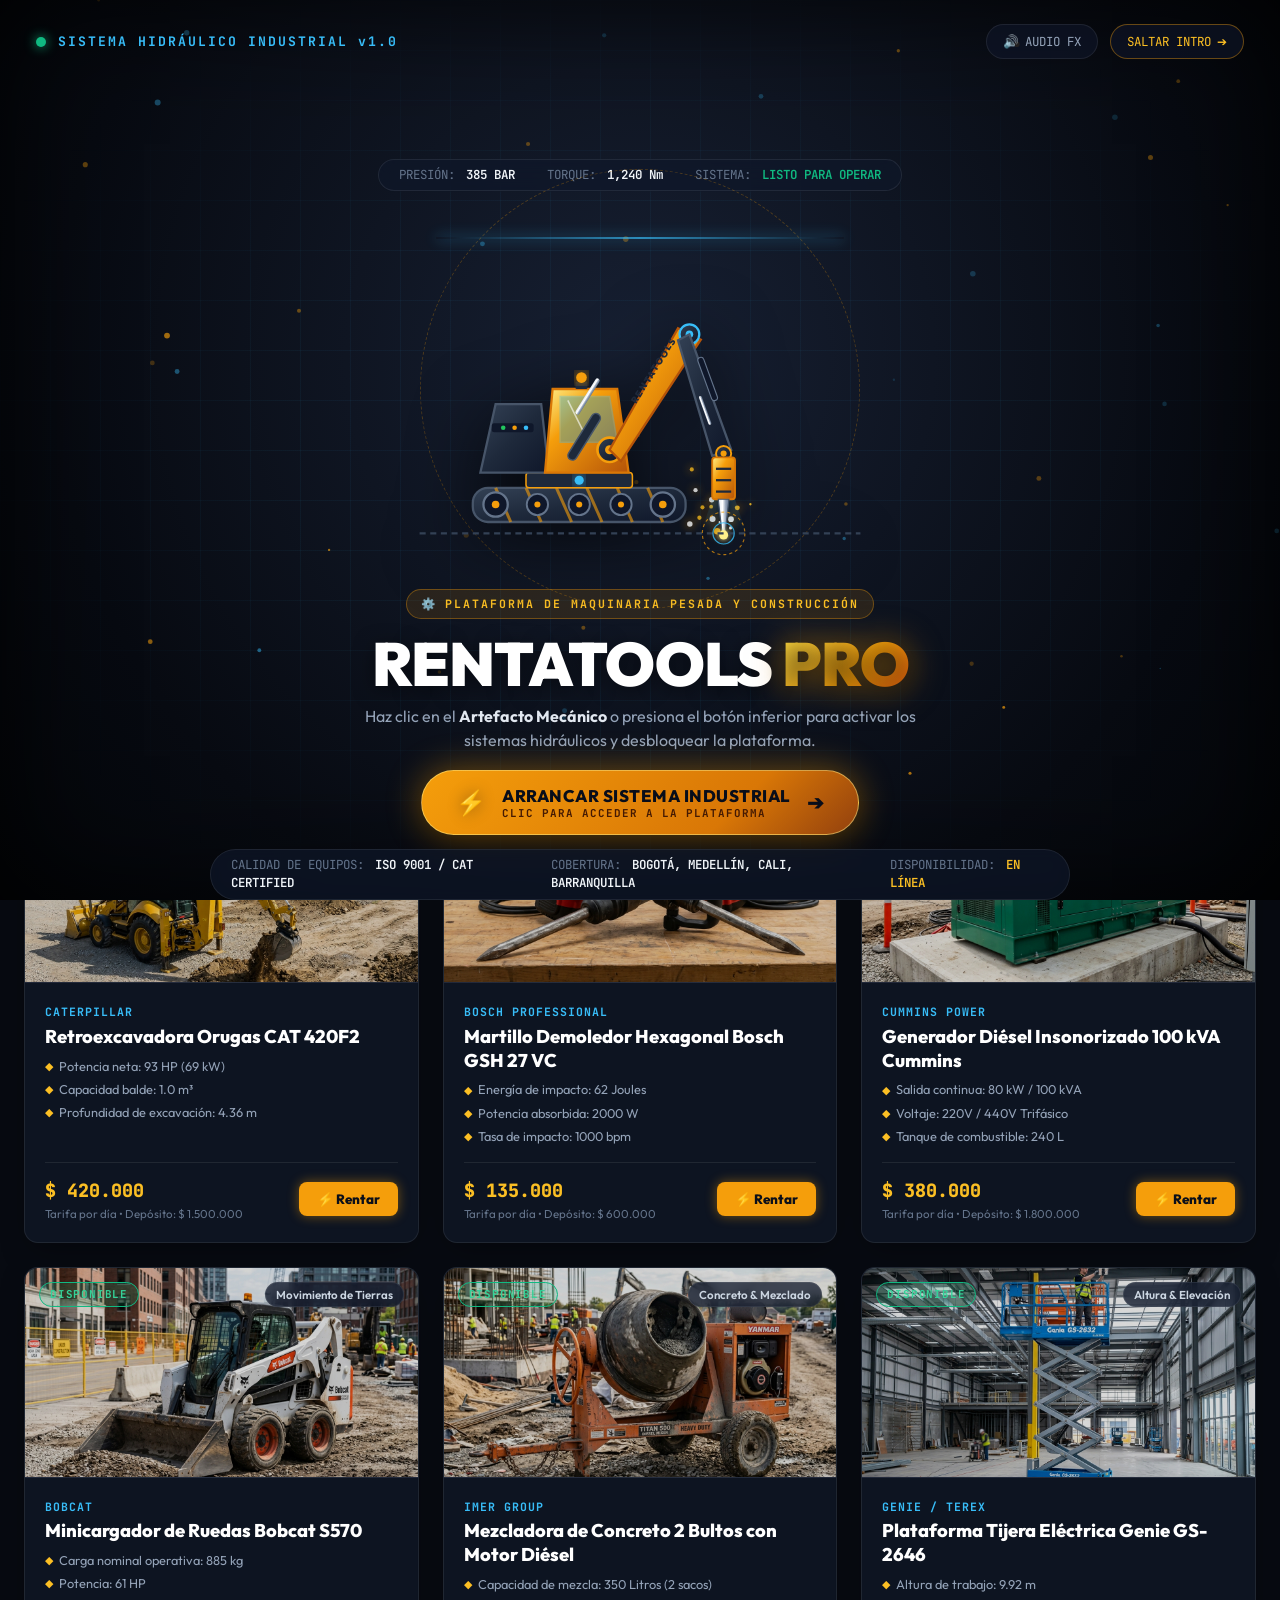
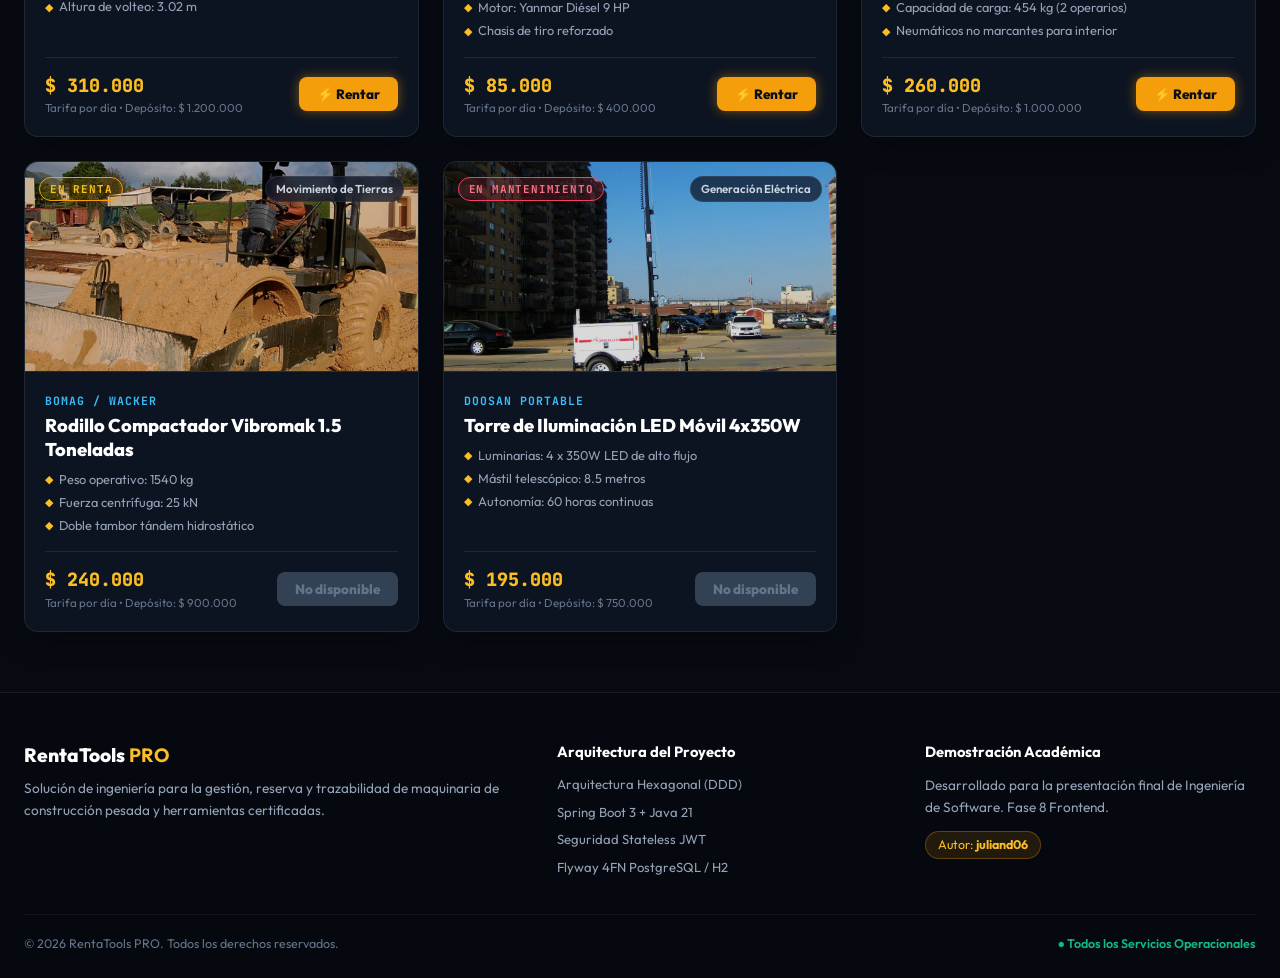
==== commit cea59c69: "feat(ui): reemplazar emojis por fotos reales de maquinaria y herramientas y refinar interfaz" ====
--- a/infrastructure/src/main/resources/static/index.html
+++ b/infrastructure/src/main/resources/static/index.html
@@ -280,16 +280,16 @@
                 <!-- Enlaces de Navegación -->
                 <nav class="app-nav" aria-label="Navegación Principal">
                     <button class="nav-tab active" data-target="section-catalog">
-                        <span class="nav-icon">🚜</span> Catálogo de Equipos
+                        <span class="nav-icon"><svg width="16" height="16" viewBox="0 0 24 24" fill="none" stroke="currentColor" stroke-width="2"><rect x="3" y="3" width="7" height="7" rx="1"/><rect x="14" y="3" width="7" height="7" rx="1"/><rect x="3" y="14" width="7" height="7" rx="1"/><rect x="14" y="14" width="7" height="7" rx="1"/></svg></span> Catálogo de Equipos
                     </button>
                     <button class="nav-tab" data-target="section-client-rentals" id="tab-my-rentals">
-                        <span class="nav-icon">📋</span> Mis Alquileres <span class="badge-count" id="active-rentals-count">1</span>
+                        <span class="nav-icon"><svg width="16" height="16" viewBox="0 0 24 24" fill="none" stroke="currentColor" stroke-width="2"><path d="M9 5H7a2 2 0 00-2 2v12a2 2 0 002 2h10a2 2 0 002-2V7a2 2 0 00-2-2h-2"/><rect x="9" y="3" width="6" height="4" rx="1"/><path d="M9 14l2 2 4-4"/></svg></span> Mis Alquileres <span class="badge-count" id="active-rentals-count">1</span>
                     </button>
                     <button class="nav-tab" data-target="section-provider" id="tab-provider">
-                        <span class="nav-icon">🛠️</span> Panel Proveedor
+                        <span class="nav-icon"><svg width="16" height="16" viewBox="0 0 24 24" fill="none" stroke="currentColor" stroke-width="2"><path d="M14.7 6.3a1 1 0 000 1.4l1.6 1.6a1 1 0 001.4 0l3.77-3.77a6 6 0 01-7.94 7.94l-6.91 6.91a2.12 2.12 0 01-3-3l6.91-6.91a6 6 0 017.94-7.94l-3.76 3.76z"/></svg></span> Panel Proveedor
                     </button>
                     <button class="nav-tab" data-target="section-analytics" id="tab-analytics">
-                        <span class="nav-icon">📊</span> Métricas & BI
+                        <span class="nav-icon"><svg width="16" height="16" viewBox="0 0 24 24" fill="none" stroke="currentColor" stroke-width="2"><path d="M18 20V10M12 20V4M6 20v-6"/></svg></span> Métricas &amp; BI
                     </button>
                 </nav>
 
@@ -297,8 +297,8 @@
                 <div class="role-selector-bar" title="Cambiar rol activo para demostración">
                     <span class="role-selector-label">VISTA ROL:</span>
                     <button class="role-chip active" data-role="CLIENT" id="role-client-btn">👷 Cliente</button>
-                    <button class="role-chip" data-role="PROVIDER" id="role-provider-btn">🚜 Proveedor</button>
-                    <button class="role-chip" data-role="ADMIN" id="role-admin-btn">🛡️ Admin</button>
+                    <button class="role-chip" data-role="PROVIDER" id="role-provider-btn">🏗 Proveedor</button>
+                    <button class="role-chip" data-role="ADMIN" id="role-admin-btn">🛡 Admin</button>
                 </div>
 
                 <!-- Acciones de Usuario & Autenticación -->
@@ -459,7 +459,7 @@
             <section id="section-provider" class="content-section">
                 <div class="section-header">
                     <div>
-                        <h2 class="section-title">🚜 Portal del Proveedor de Maquinaria</h2>
+                        <h2 class="section-title">🏗 Portal del Proveedor de Maquinaria</h2>
                         <p class="section-desc">Publica equipos en renta, gestiona el inventario de tu parque automotor y maximiza tu rentabilidad.</p>
                     </div>
                     <div class="provider-earnings-badge">
@@ -544,7 +544,7 @@
             <section id="section-analytics" class="content-section">
                 <div class="section-header">
                     <div>
-                        <h2 class="section-title">📊 Tablero Ejecutivo de Analítica & Negocio</h2>
+                        <h2 class="section-title"><svg width="22" height="22" viewBox="0 0 24 24" fill="none" stroke="#f59e0b" stroke-width="2" style="vertical-align: -3px; margin-right: 6px;"><path d="M18 20V10M12 20V4M6 20v-6"/></svg>Tablero Ejecutivo de Analítica &amp; Negocio</h2>
                         <p class="section-desc">Métricas operativas del backend (`/api/reports/metrics`), rendimiento de facturación y ocupación.</p>
                     </div>
                     <button class="btn-secondary" id="btn-download-pdf-report">
@@ -679,7 +679,7 @@
             <div class="modal-body">
                 <!-- Resumen del Equipo Seleccionado -->
                 <div class="tool-summary-card">
-                    <div class="tool-summary-icon" id="res-tool-icon">🚜</div>
+                    <div class="tool-summary-icon" id="res-tool-icon"><img src="assets/images/tools/cat-420f2-excavator.jpg" alt="Equipo seleccionado" class="tool-summary-photo"></div>
                     <div class="tool-summary-meta">
                         <h4 id="res-tool-name" class="tool-summary-title">Retroexcavadora CAT 420F2</h4>
                         <span id="res-tool-specs" class="tool-summary-specs">Potencia: 93 HP • Capacidad: 1.0 m³</span>
--- a/infrastructure/src/main/resources/static/styles.css
+++ b/infrastructure/src/main/resources/static/styles.css
@@ -1172,25 +1172,29 @@
     border-radius: var(--radius-full);
 }
 
-/* Área Visual de la Maquinaria */
+/* Área Visual de la Maquinaria — Foto Real */
 .tool-visual-box {
     position: relative;
-    height: 190px;
+    height: 210px;
     background: radial-gradient(circle at center, rgba(30, 41, 59, 0.6) 0%, rgba(15, 23, 42, 0.9) 100%);
     display: flex;
     align-items: center;
     justify-content: center;
     border-bottom: 1px solid var(--border-subtle);
-}
-
-.tool-vector-icon {
-    font-size: 5rem;
-    filter: drop-shadow(0 8px 16px rgba(0, 0, 0, 0.6));
-    transition: transform 0.3s ease;
-}
-
-.tool-card:hover .tool-vector-icon {
-    transform: scale(1.1) rotate(-2deg);
+    overflow: hidden;
+}
+
+.tool-photo {
+    width: 100%;
+    height: 100%;
+    object-fit: cover;
+    transition: transform 0.45s cubic-bezier(0.25, 0.46, 0.45, 0.94), filter 0.3s ease;
+    filter: brightness(0.85) saturate(1.1);
+}
+
+.tool-card:hover .tool-photo {
+    transform: scale(1.08);
+    filter: brightness(1) saturate(1.2);
 }
 
 /* Detalles de la Tarjeta */
@@ -1345,15 +1349,19 @@
 }
 
 .rental-item-icon {
-    font-size: 2.2rem;
-    width: 52px;
-    height: 52px;
+    width: 60px;
+    height: 60px;
     background: rgba(30, 41, 59, 0.6);
     border: 1px solid var(--border-subtle);
     border-radius: var(--radius-sm);
-    display: flex;
-    align-items: center;
-    justify-content: center;
+    overflow: hidden;
+    flex-shrink: 0;
+}
+
+.rental-item-photo {
+    width: 100%;
+    height: 100%;
+    object-fit: cover;
 }
 
 .rental-item-name {
@@ -1533,6 +1541,21 @@
 .provider-tool-meta span {
     font-size: 0.78rem;
     color: #94a3b8;
+}
+
+.provider-tool-thumb {
+    width: 56px;
+    height: 56px;
+    border-radius: var(--radius-sm);
+    overflow: hidden;
+    flex-shrink: 0;
+    border: 1px solid var(--border-subtle);
+}
+
+.provider-tool-photo {
+    width: 100%;
+    height: 100%;
+    object-fit: cover;
 }
 
 
@@ -1985,7 +2008,18 @@
 }
 
 .tool-summary-icon {
-    font-size: 2.8rem;
+    width: 64px;
+    height: 64px;
+    border-radius: var(--radius-sm);
+    overflow: hidden;
+    flex-shrink: 0;
+}
+
+.tool-summary-photo {
+    width: 100%;
+    height: 100%;
+    object-fit: cover;
+    border-radius: var(--radius-sm);
 }
 
 .tool-summary-title {
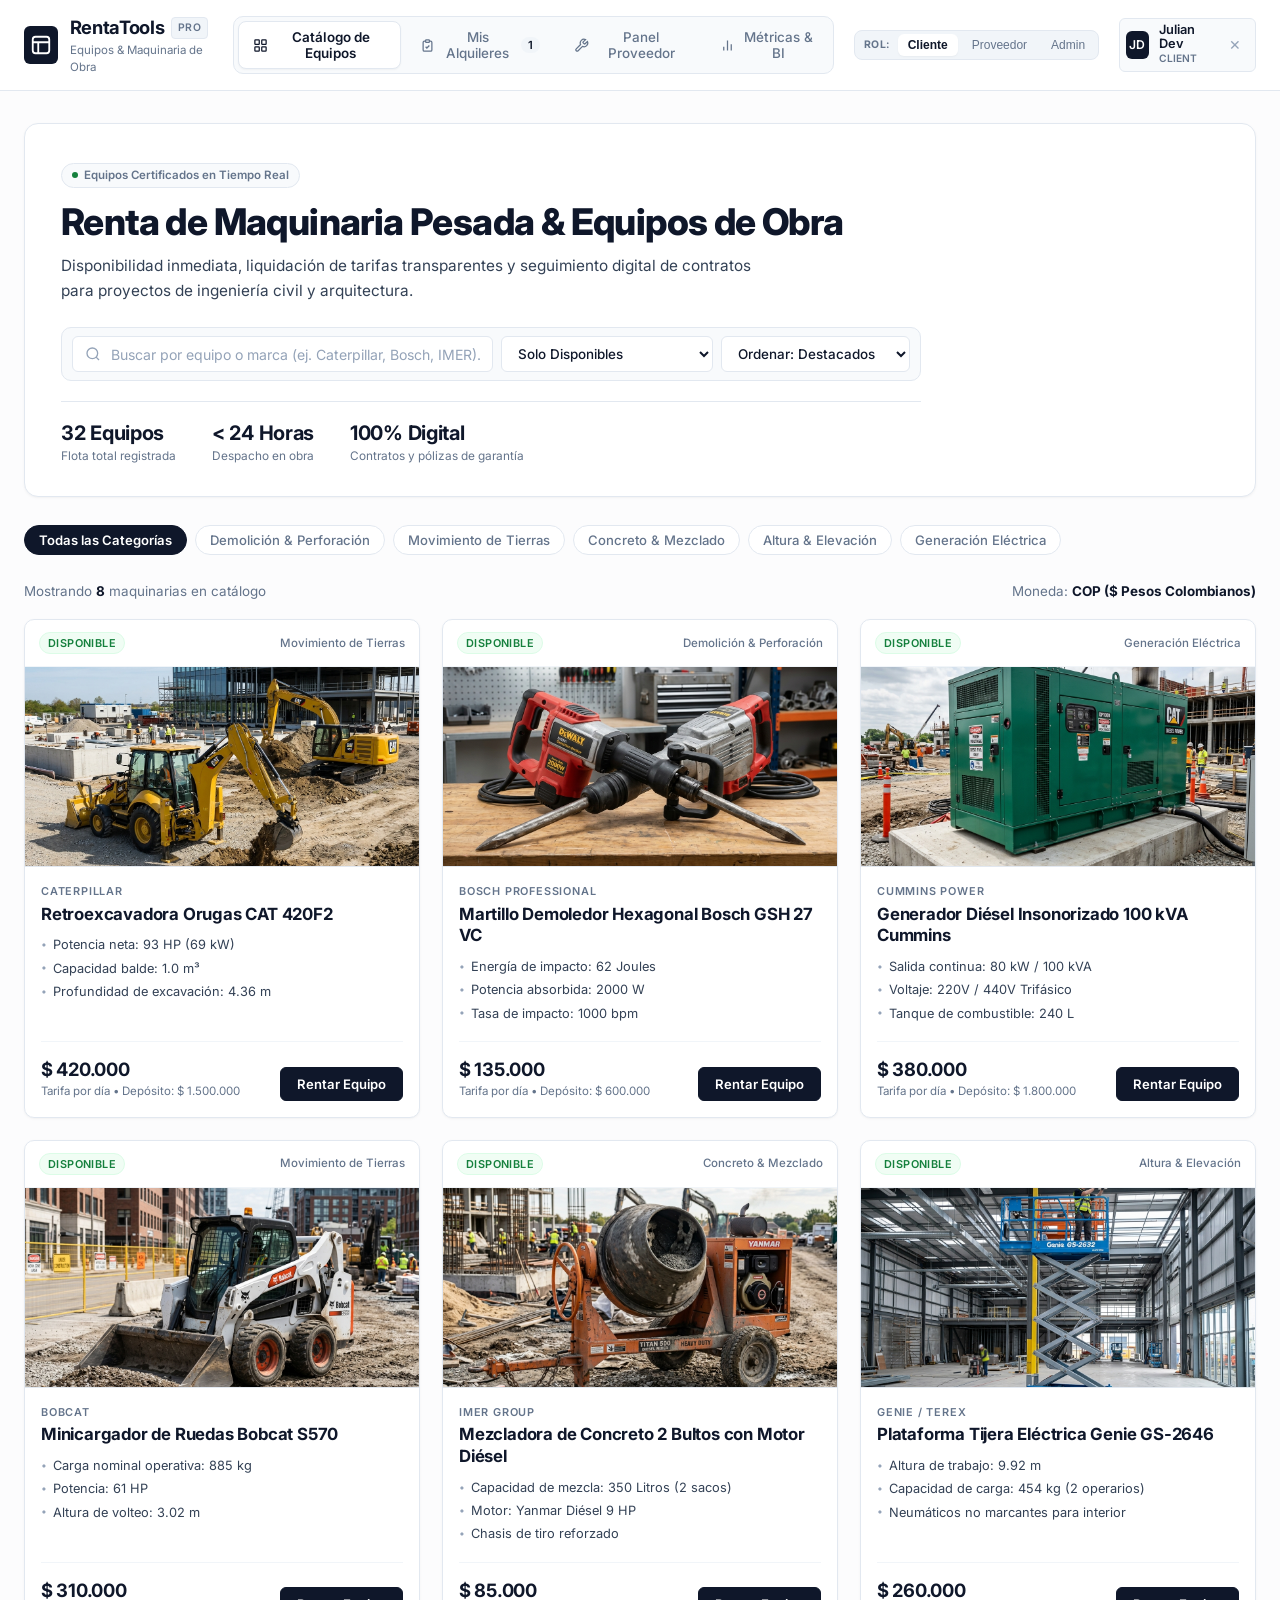
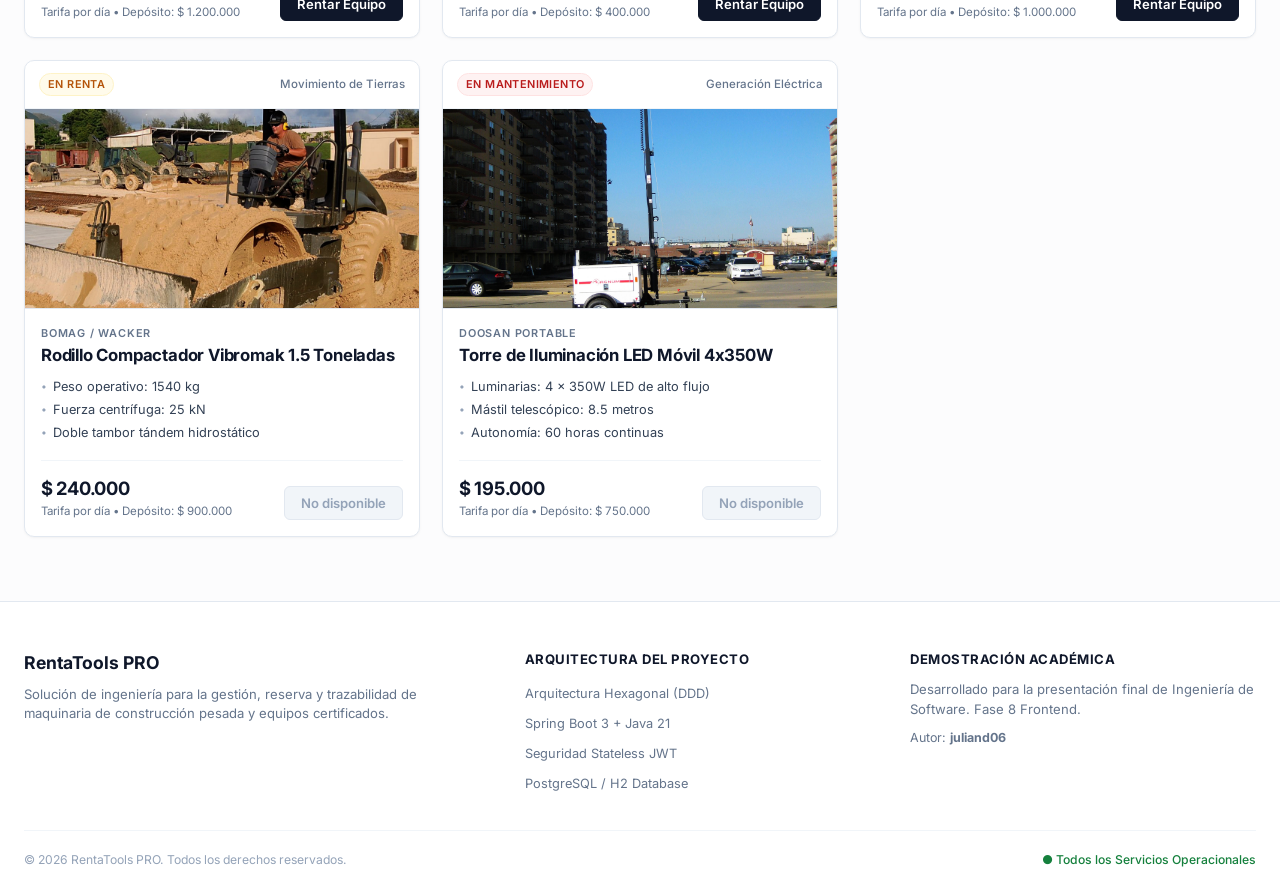
==== commit 6e21be2d: "feat(ui): rediseño completo a interfaz minimalista, neutra, profesional sobre fondo blanco y sereno" ====
--- a/infrastructure/src/main/resources/static/index.html
+++ b/infrastructure/src/main/resources/static/index.html
@@ -3,260 +3,18 @@
 <head>
     <meta charset="UTF-8">
     <meta name="viewport" content="width=device-width, initial-scale=1.0">
-    <meta name="description" content="RentaTools PRO — Plataforma de Renta de Maquinaria y Equipos de Construcción. Catálogo en tiempo real, gestión de alquileres, panel de contratistas y métricas de operación.">
-    <meta name="theme-color" content="#0b0f17">
-    <title>RentaTools PRO | Plataforma Industrial de Renta de Maquinaria</title>
-    <!-- Google Fonts: Outfit & JetBrains Mono -->
+    <meta name="description" content="RentaTools PRO — Plataforma Profesional de Renta de Maquinaria y Equipos de Construcción. Catálogo certificado en tiempo real, gestión de contratos y métricas de operación.">
+    <meta name="theme-color" content="#ffffff">
+    <title>RentaTools PRO | Plataforma de Renta de Maquinaria de Construcción</title>
+    <!-- Google Fonts: Inter & JetBrains Mono -->
     <link rel="preconnect" href="https://fonts.googleapis.com">
     <link rel="preconnect" href="https://fonts.gstatic.com" crossorigin>
-    <link href="https://fonts.googleapis.com/css2?family=JetBrains+Mono:wght@400;600;700&family=Outfit:wght@300;400;500;600;700;800;900&display=swap" rel="stylesheet">
+    <link href="https://fonts.googleapis.com/css2?family=Inter:wght@400;500;600;700;800&family=JetBrains+Mono:wght@400;600&display=swap" rel="stylesheet">
     <link rel="stylesheet" href="styles.css">
 </head>
 <body>
 
     <!-- ================================================================= -->
-    <!-- INTRO SPLASH SCREEN: ARTEFACTO MECÁNICO INTERACTIVO               -->
-    <!-- ================================================================= -->
-    <div id="intro-screen" class="intro-screen" role="dialog" aria-modal="true" aria-label="Pantalla de inicio interactiva">
-        <!-- Canvas para partículas ambientales, destellos y chispas -->
-        <canvas id="intro-canvas" class="intro-canvas"></canvas>
-
-        <!-- Rejilla holográfica de fondo -->
-        <div class="hologram-grid"></div>
-        <div class="vignette-overlay"></div>
-
-        <!-- Barra superior del splash con controles -->
-        <header class="intro-topbar">
-            <div class="intro-brand">
-                <span class="pulse-indicator"></span>
-                <span class="brand-tag">SISTEMA HIDRÁULICO INDUSTRIAL v1.0</span>
-            </div>
-            <div class="intro-controls">
-                <button id="btn-sound-toggle" class="intro-ctrl-btn" title="Alternar Sonido Sintetizado" aria-label="Alternar sonido">
-                    <span id="sound-icon">🔊</span> <span class="ctrl-label">AUDIO FX</span>
-                </button>
-                <button id="btn-skip-intro" class="intro-ctrl-btn skip-btn" title="Saltar animación y entrar directamente">
-                    <span>SALTAR INTRO</span> ➔
-                </button>
-            </div>
-        </header>
-
-        <!-- Contenedor central del artefacto interactivo -->
-        <div class="intro-centerpiece">
-            <!-- HUD de Telemetría Superior -->
-            <div class="artifact-hud top-hud">
-                <div class="hud-item"><span class="hud-label">PRESIÓN:</span> <span class="hud-val" id="hud-pressure">385 BAR</span></div>
-                <div class="hud-item"><span class="hud-label">TORQUE:</span> <span class="hud-val">1,240 Nm</span></div>
-                <div class="hud-item"><span class="hud-label">SISTEMA:</span> <span class="hud-val status-ok">LISTO PARA OPERAR</span></div>
-            </div>
-
-            <!-- ARTEFACTO: EXCAVADORA HIDRÁULICA Y MARTILLO PESADO MECÁNICO -->
-            <div class="machine-artifact-wrapper" id="artifact-target" tabindex="0" role="button" aria-label="Hacer clic para activar maquinaria y entrar a la plataforma">
-                <!-- Anillo de energía / radar de fondo -->
-                <div class="energy-ring"></div>
-                <div class="laser-scanner"></div>
-
-                <!-- SVG Artefacto de Maquinaria Pesada con Cinemática Reactiva -->
-                <svg id="machinery-svg" class="machinery-svg" viewBox="0 0 700 500" fill="none" xmlns="http://www.w3.org/2000/svg">
-                    <defs>
-                        <!-- Gradientes Industriales -->
-                        <linearGradient id="metalGrad" x1="0%" y1="0%" x2="100%" y2="100%">
-                            <stop offset="0%" stop-color="#334155" />
-                            <stop offset="50%" stop-color="#1e293b" />
-                            <stop offset="100%" stop-color="#0f172a" />
-                        </linearGradient>
-                        <linearGradient id="safetyGold" x1="0%" y1="0%" x2="100%" y2="100%">
-                            <stop offset="0%" stop-color="#fef08a" />
-                            <stop offset="35%" stop-color="#f59e0b" />
-                            <stop offset="100%" stop-color="#b45309" />
-                        </linearGradient>
-                        <linearGradient id="chromeGrad" x1="0%" y1="0%" x2="100%" y2="0%">
-                            <stop offset="0%" stop-color="#e2e8f0" />
-                            <stop offset="40%" stop-color="#ffffff" />
-                            <stop offset="70%" stop-color="#94a3b8" />
-                            <stop offset="100%" stop-color="#64748b" />
-                        </linearGradient>
-                        <linearGradient id="laserBeam" x1="0%" y1="0%" x2="0%" y2="100%">
-                            <stop offset="0%" stop-color="#38bdf8" stop-opacity="0.8"/>
-                            <stop offset="100%" stop-color="#38bdf8" stop-opacity="0"/>
-                        </linearGradient>
-                        <!-- Filtros de Brillo / Neon Glow -->
-                        <filter id="goldGlow" x="-20%" y="-20%" width="140%" height="140%">
-                            <feGaussianBlur stdDeviation="8" result="blur" />
-                            <feMerge>
-                                <feMergeNode in="blur" />
-                                <feMergeNode in="SourceGraphic" />
-                            </feMerge>
-                        </filter>
-                        <filter id="sparkGlow" x="-50%" y="-50%" width="200%" height="200%">
-                            <feGaussianBlur stdDeviation="4" result="blur" />
-                            <feMerge>
-                                <feMergeNode in="blur" />
-                                <feMergeNode in="SourceGraphic" />
-                            </feMerge>
-                        </filter>
-                    </defs>
-
-                    <!-- Haz Láser de Guía hacia el Suelo -->
-                    <polygon points="460,350 490,440 430,440" fill="url(#laserBeam)" opacity="0.35" class="laser-beam-anim" />
-
-                    <!-- Base Orugas / Tren de Rodaje Pesado -->
-                    <g id="tracks-group" class="tracks-group">
-                        <!-- Chasis inferior -->
-                        <rect x="130" y="380" width="280" height="45" rx="20" fill="url(#metalGrad)" stroke="#475569" stroke-width="3"/>
-                        <!-- Rayas de advertencia industrial en la oruga -->
-                        <g opacity="0.6">
-                            <line x1="160" y1="380" x2="180" y2="425" stroke="#f59e0b" stroke-width="4"/>
-                            <line x1="200" y1="380" x2="220" y2="425" stroke="#f59e0b" stroke-width="4"/>
-                            <line x1="240" y1="380" x2="260" y2="425" stroke="#f59e0b" stroke-width="4"/>
-                            <line x1="280" y1="380" x2="300" y2="425" stroke="#f59e0b" stroke-width="4"/>
-                            <line x1="320" y1="380" x2="340" y2="425" stroke="#f59e0b" stroke-width="4"/>
-                            <line x1="360" y1="380" x2="380" y2="425" stroke="#f59e0b" stroke-width="4"/>
-                        </g>
-                        <!-- Ruedas y Rodillos Internos Giratorios -->
-                        <circle cx="160" cy="402" r="16" fill="#0f172a" stroke="#64748b" stroke-width="3" class="cog-wheel"/>
-                        <circle cx="215" cy="402" r="14" fill="#0f172a" stroke="#64748b" stroke-width="2.5" class="cog-wheel reverse"/>
-                        <circle cx="270" cy="402" r="14" fill="#0f172a" stroke="#64748b" stroke-width="2.5" class="cog-wheel"/>
-                        <circle cx="325" cy="402" r="14" fill="#0f172a" stroke="#64748b" stroke-width="2.5" class="cog-wheel reverse"/>
-                        <circle cx="380" cy="402" r="16" fill="#0f172a" stroke="#64748b" stroke-width="3" class="cog-wheel"/>
-                        <!-- Ejes centrales dorados -->
-                        <circle cx="160" cy="402" r="5" fill="#f59e0b"/>
-                        <circle cx="215" cy="402" r="4" fill="#f59e0b"/>
-                        <circle cx="270" cy="402" r="4" fill="#f59e0b"/>
-                        <circle cx="325" cy="402" r="4" fill="#f59e0b"/>
-                        <circle cx="380" cy="402" r="5" fill="#f59e0b"/>
-                    </g>
-
-                    <!-- Plataforma Giratoria / Corona de Giro -->
-                    <rect x="200" y="360" width="140" height="20" rx="4" fill="#1e293b" stroke="#f59e0b" stroke-width="2"/>
-                    <circle cx="270" cy="370" r="6" fill="#38bdf8" filter="url(#goldGlow)"/>
-
-                    <!-- Cabina del Operador y Carrocería Pesada -->
-                    <g id="cabin-group" class="cabin-group">
-                        <!-- Contrapeso Trasero Motor -->
-                        <path d="M 140 360 L 160 270 L 220 270 L 230 360 Z" fill="url(#metalGrad)" stroke="#475569" stroke-width="3"/>
-                        <rect x="155" y="295" width="55" height="12" rx="3" fill="#0f172a"/>
-                        <!-- Luces de estado de motor -->
-                        <circle cx="170" cy="301" r="3" fill="#22c55e" class="blink-led"/>
-                        <circle cx="185" cy="301" r="3" fill="#f59e0b" class="blink-led delay-1"/>
-                        <circle cx="200" cy="301" r="3" fill="#38bdf8" class="blink-led delay-2"/>
-
-                        <!-- Cuerpo de la Cabina -->
-                        <path d="M 225 360 L 235 250 L 320 250 L 335 360 Z" fill="url(#safetyGold)" stroke="#d97706" stroke-width="3"/>
-                        
-                        <!-- Ventana Panorámica de Cristal Blindado -->
-                        <path d="M 245 260 L 310 260 L 320 320 L 245 320 Z" fill="#0ea5e9" opacity="0.35" stroke="#38bdf8" stroke-width="2"/>
-                        <line x1="255" y1="265" x2="280" y2="315" stroke="#ffffff" stroke-width="2" opacity="0.6"/>
-
-                        <!-- Baliza Giratoria de Seguridad Superior -->
-                        <rect x="265" y="240" width="16" height="10" rx="2" fill="#1e293b"/>
-                        <circle cx="273" cy="235" r="7" fill="#f59e0b" filter="url(#goldGlow)" class="beacon-pulse"/>
-
-                        <!-- Foco de Trabajo Delantero -->
-                        <polygon points="330,300 345,295 345,315 330,310" fill="#e2e8f0" stroke="#475569" stroke-width="1.5"/>
-                        <circle cx="342" cy="305" r="5" fill="#fef08a" filter="url(#goldGlow)"/>
-                    </g>
-
-                    <!-- BRAZO HIDRÁULICO ARTICULADO (Controlado por Cinemática Reactiva) -->
-                    <!-- Brazo Primario (Boom) -->
-                    <g id="arm-boom" class="arm-boom" transform-origin="310 330">
-                        <!-- Pivote Principal Reforzado -->
-                        <circle cx="310" cy="330" r="16" fill="url(#metalGrad)" stroke="#f59e0b" stroke-width="3.5"/>
-                        <circle cx="310" cy="330" r="6" fill="#f59e0b"/>
-
-                        <!-- Viga del Brazo Primario de Alta Resistencia -->
-                        <path d="M 310 330 L 400 170 L 430 185 L 325 345 Z" fill="url(#safetyGold)" stroke="#b45309" stroke-width="3"/>
-                        <text x="345" y="270" transform="rotate(-58 345 270)" fill="#1e293b" font-family="'Outfit', sans-serif" font-weight="900" font-size="12" letter-spacing="2">RENTATOOLS</text>
-
-                        <!-- Cilindro Hidráulico Principal (Pistón) -->
-                        <g id="hydraulic-piston-1">
-                            <rect x="290" y="280" width="12" height="70" rx="6" fill="#1e293b" stroke="#475569" stroke-width="2" transform="rotate(32 290 280)"/>
-                            <rect x="293" y="235" width="6" height="55" rx="3" fill="url(#chromeGrad)" transform="rotate(32 293 235)" class="piston-rod-1"/>
-                        </g>
-
-                        <!-- Brazo Secundario (Stick / Dipper) -->
-                        <g id="arm-stick" class="arm-stick" transform-origin="415 178">
-                            <!-- Articulación Media (Codo) -->
-                            <circle cx="415" cy="178" r="13" fill="url(#metalGrad)" stroke="#38bdf8" stroke-width="3"/>
-                            <circle cx="415" cy="178" r="5" fill="#38bdf8"/>
-
-                            <!-- Viga del Brazo Secundario -->
-                            <path d="M 415 178 L 470 330 L 445 338 L 400 186 Z" fill="url(#metalGrad)" stroke="#475569" stroke-width="3"/>
-
-                            <!-- Cilindro Hidráulico Secundario -->
-                            <rect x="425" y="210" width="8" height="60" rx="4" fill="#0f172a" stroke="#64748b" stroke-width="1.5" transform="rotate(-20 425 210)"/>
-                            <rect x="427" y="260" width="4" height="40" rx="2" fill="url(#chromeGrad)" transform="rotate(-20 427 260)"/>
-
-                            <!-- ARTEFACTO TERMINAL: MARTILLO NEUMÁTICO / BALDE ROTATIVO DE ALTO IMPACTO -->
-                            <g id="tool-head" class="tool-head" transform-origin="460 335">
-                                <!-- Articulación Muñeca -->
-                                <circle cx="460" cy="335" r="10" fill="url(#metalGrad)" stroke="#f59e0b" stroke-width="2.5"/>
-                                <circle cx="460" cy="335" r="4" fill="#f59e0b"/>
-
-                                <!-- Carcasa del Percutor / Martillo Hidráulico -->
-                                <rect x="445" y="340" width="30" height="55" rx="4" fill="url(#safetyGold)" stroke="#d97706" stroke-width="2.5"/>
-                                <line x1="450" y1="355" x2="470" y2="355" stroke="#1e293b" stroke-width="3"/>
-                                <line x1="450" y1="370" x2="470" y2="370" stroke="#1e293b" stroke-width="3"/>
-                                <line x1="450" y1="385" x2="470" y2="385" stroke="#1e293b" stroke-width="3"/>
-
-                                <!-- Punta Cincel de Acero Forjado al Wolframio -->
-                                <polygon points="453,395 467,395 462,440 458,440" fill="url(#chromeGrad)" stroke="#475569" stroke-width="1.5" class="chisel-impact"/>
-
-                                <!-- Núcleo de Energía / Chispa de Contacto -->
-                                <circle id="impact-spark-point" cx="460" cy="442" r="6" fill="#fef08a" filter="url(#sparkGlow)" class="spark-core-anim"/>
-                            </g>
-                        </g>
-                    </g>
-
-                    <!-- Suelo / Terreno con Marcadores de Obra -->
-                    <line x1="60" y1="440" x2="640" y2="440" stroke="#334155" stroke-width="3" stroke-dasharray="8 6"/>
-                    <circle cx="460" cy="440" r="28" stroke="#f59e0b" stroke-width="1.5" stroke-dasharray="4 4" opacity="0.7" class="target-reticle"/>
-                    <circle cx="460" cy="440" r="14" stroke="#38bdf8" stroke-width="1.5" opacity="0.8"/>
-                </svg>
-
-                <!-- Glow interactivo que sigue al mouse -->
-                <div class="artifact-interactive-glow" id="mouse-glow"></div>
-            </div>
-
-            <!-- TÍTULO DINÁMICO & LLAMADO A LA ACCIÓN INTERACTIVO -->
-            <div class="intro-action-zone">
-                <div class="badge-industrial">
-                    <span class="gear-icon">⚙️</span> PLATAFORMA DE MAQUINARIA PESADA Y CONSTRUCCIÓN
-                </div>
-                <h1 class="intro-headline">
-                    RENTATOOLS <span class="accent-text">PRO</span>
-                </h1>
-                <p class="intro-subtext">
-                    Haz clic en el <strong>Artefacto Mecánico</strong> o presiona el botón inferior para activar los sistemas hidráulicos y desbloquear la plataforma.
-                </p>
-
-                <!-- BOTÓN PRINCIPAL DE IGNICIÓN / DESBLOQUEO -->
-                <button id="btn-enter-platform" class="btn-ignition-enter" aria-label="Iniciar Maquinaria e Ingresar al Sistema">
-                    <span class="btn-ambient-glow"></span>
-                    <span class="btn-ignition-icon">⚡</span>
-                    <span class="btn-text-group">
-                        <span class="btn-main-label">ARRANCAR SISTEMA INDUSTRIAL</span>
-                        <span class="btn-sub-label">CLIC PARA ACCEDER A LA PLATAFORMA</span>
-                    </span>
-                    <span class="btn-arrow">➔</span>
-                </button>
-            </div>
-
-            <!-- HUD de Telemetría Inferior -->
-            <div class="artifact-hud bottom-hud">
-                <div class="hud-item"><span class="hud-label">CALIDAD DE EQUIPOS:</span> <span class="hud-val">ISO 9001 / CAT CERTIFIED</span></div>
-                <div class="hud-item"><span class="hud-label">COBERTURA:</span> <span class="hud-val">BOGOTÁ, MEDELLÍN, CALI, BARRANQUILLA</span></div>
-                <div class="hud-item"><span class="hud-label">DISPONIBILIDAD:</span> <span class="hud-val text-gold">EN LÍNEA</span></div>
-            </div>
-        </div>
-
-        <!-- Compuertas mecánicas de transición (Blast Doors) -->
-        <div class="blast-door door-left" id="door-left"></div>
-        <div class="blast-door door-right" id="door-right"></div>
-    </div>
-
-
-    <!-- ================================================================= -->
     <!-- MAIN APPLICATION PORTAL: PLATAFORMA COMPLETA                      -->
     <!-- ================================================================= -->
     <div id="main-app" class="main-app-container">
@@ -264,49 +22,67 @@
         <!-- NAVBAR PRINCIPAL -->
         <header class="app-header">
             <div class="header-inner">
-                <!-- Logotipo e Identidad -->
+                <!-- Logotipo e Identidad Minimalista -->
                 <div class="brand-container" id="logo-refresh" style="cursor: pointer;" title="Ir al Catálogo">
                     <div class="brand-logo-icon">
-                        <svg viewBox="0 0 24 24" width="28" height="28" fill="none" stroke="currentColor" stroke-width="2">
-                            <path d="M2 20h20M5 20V8l7-5 7 5v12M9 14h6M9 10h6" stroke="#f59e0b"/>
+                        <svg viewBox="0 0 24 24" width="22" height="22" fill="none" stroke="currentColor" stroke-width="2">
+                            <rect x="3" y="3" width="18" height="18" rx="3" stroke="#ffffff"/>
+                            <path d="M3 9h18M9 21V9" stroke="#ffffff"/>
                         </svg>
                     </div>
                     <div class="brand-text-block">
                         <span class="brand-title">RentaTools <span class="brand-accent">PRO</span></span>
-                        <span class="brand-tagline">Equipos & Maquinaria de Obra</span>
+                        <span class="brand-tagline">Equipos &amp; Maquinaria de Obra</span>
                     </div>
                 </div>
 
                 <!-- Enlaces de Navegación -->
                 <nav class="app-nav" aria-label="Navegación Principal">
                     <button class="nav-tab active" data-target="section-catalog">
-                        <span class="nav-icon"><svg width="16" height="16" viewBox="0 0 24 24" fill="none" stroke="currentColor" stroke-width="2"><rect x="3" y="3" width="7" height="7" rx="1"/><rect x="14" y="3" width="7" height="7" rx="1"/><rect x="3" y="14" width="7" height="7" rx="1"/><rect x="14" y="14" width="7" height="7" rx="1"/></svg></span> Catálogo de Equipos
+                        <span class="nav-icon">
+                            <svg width="15" height="15" viewBox="0 0 24 24" fill="none" stroke="currentColor" stroke-width="2">
+                                <rect x="3" y="3" width="7" height="7" rx="1"/>
+                                <rect x="14" y="3" width="7" height="7" rx="1"/>
+                                <rect x="3" y="14" width="7" height="7" rx="1"/>
+                                <rect x="14" y="14" width="7" height="7" rx="1"/>
+                            </svg>
+                        </span> Catálogo de Equipos
                     </button>
                     <button class="nav-tab" data-target="section-client-rentals" id="tab-my-rentals">
-                        <span class="nav-icon"><svg width="16" height="16" viewBox="0 0 24 24" fill="none" stroke="currentColor" stroke-width="2"><path d="M9 5H7a2 2 0 00-2 2v12a2 2 0 002 2h10a2 2 0 002-2V7a2 2 0 00-2-2h-2"/><rect x="9" y="3" width="6" height="4" rx="1"/><path d="M9 14l2 2 4-4"/></svg></span> Mis Alquileres <span class="badge-count" id="active-rentals-count">1</span>
+                        <span class="nav-icon">
+                            <svg width="15" height="15" viewBox="0 0 24 24" fill="none" stroke="currentColor" stroke-width="2">
+                                <path d="M9 5H7a2 2 0 00-2 2v12a2 2 0 002 2h10a2 2 0 002-2V7a2 2 0 00-2-2h-2"/>
+                                <rect x="9" y="3" width="6" height="4" rx="1"/>
+                                <path d="M9 14l2 2 4-4"/>
+                            </svg>
+                        </span> Mis Alquileres <span class="badge-count" id="active-rentals-count">1</span>
                     </button>
                     <button class="nav-tab" data-target="section-provider" id="tab-provider">
-                        <span class="nav-icon"><svg width="16" height="16" viewBox="0 0 24 24" fill="none" stroke="currentColor" stroke-width="2"><path d="M14.7 6.3a1 1 0 000 1.4l1.6 1.6a1 1 0 001.4 0l3.77-3.77a6 6 0 01-7.94 7.94l-6.91 6.91a2.12 2.12 0 01-3-3l6.91-6.91a6 6 0 017.94-7.94l-3.76 3.76z"/></svg></span> Panel Proveedor
+                        <span class="nav-icon">
+                            <svg width="15" height="15" viewBox="0 0 24 24" fill="none" stroke="currentColor" stroke-width="2">
+                                <path d="M14.7 6.3a1 1 0 000 1.4l1.6 1.6a1 1 0 001.4 0l3.77-3.77a6 6 0 01-7.94 7.94l-6.91 6.91a2.12 2.12 0 01-3-3l6.91-6.91a6 6 0 017.94-7.94l-3.76 3.76z"/>
+                            </svg>
+                        </span> Panel Proveedor
                     </button>
                     <button class="nav-tab" data-target="section-analytics" id="tab-analytics">
-                        <span class="nav-icon"><svg width="16" height="16" viewBox="0 0 24 24" fill="none" stroke="currentColor" stroke-width="2"><path d="M18 20V10M12 20V4M6 20v-6"/></svg></span> Métricas &amp; BI
+                        <span class="nav-icon">
+                            <svg width="15" height="15" viewBox="0 0 24 24" fill="none" stroke="currentColor" stroke-width="2">
+                                <path d="M18 20V10M12 20V4M6 20v-6"/>
+                            </svg>
+                        </span> Métricas &amp; BI
                     </button>
                 </nav>
 
-                <!-- Barra Rápida de Perfiles de Prueba (Demo Roles) -->
+                <!-- Barra de Roles Rápida para Demostración -->
                 <div class="role-selector-bar" title="Cambiar rol activo para demostración">
-                    <span class="role-selector-label">VISTA ROL:</span>
-                    <button class="role-chip active" data-role="CLIENT" id="role-client-btn">👷 Cliente</button>
-                    <button class="role-chip" data-role="PROVIDER" id="role-provider-btn">🏗 Proveedor</button>
-                    <button class="role-chip" data-role="ADMIN" id="role-admin-btn">🛡 Admin</button>
+                    <span class="role-selector-label">ROL:</span>
+                    <button class="role-chip active" data-role="CLIENT" id="role-client-btn">Cliente</button>
+                    <button class="role-chip" data-role="PROVIDER" id="role-provider-btn">Proveedor</button>
+                    <button class="role-chip" data-role="ADMIN" id="role-admin-btn">Admin</button>
                 </div>
 
                 <!-- Acciones de Usuario & Autenticación -->
                 <div class="header-user-actions">
-                    <button id="btn-replay-intro" class="btn-icon-replay" title="Volver a ver la animación de inicio" aria-label="Repetir animación de inicio">
-                        <span>🎬</span> <span class="btn-replay-text">Ver Intro</span>
-                    </button>
-
                     <div id="auth-guest-box" class="auth-guest-box">
                         <button id="btn-open-login" class="btn-auth-login">Iniciar Sesión</button>
                         <button id="btn-open-register" class="btn-auth-register">Registrarse</button>
@@ -324,7 +100,6 @@
             </div>
         </header>
 
-
         <!-- CONTENIDO PRINCIPAL -->
         <main class="app-main-content">
 
@@ -333,59 +108,58 @@
             <!-- ============================================================= -->
             <section id="section-catalog" class="content-section active">
                 
-                <!-- Hero Promocional Tecnológico -->
+                <!-- Hero Promocional Sereno y Minimalista -->
                 <div class="hero-banner">
-                    <div class="hero-ambient-shape shape-1"></div>
-                    <div class="hero-ambient-shape shape-2"></div>
                     <div class="hero-content">
                         <div class="hero-badge">
-                            <span class="pulse-dot"></span> EQUIPOS INDUSTRIALES DISPONIBLES EN TIEMPO REAL
+                            <span class="pulse-dot"></span> Equipos Certificados en Tiempo Real
                         </div>
                         <h2 class="hero-title">
-                            Renta de Maquinaria Pesada & Herramientas de Alto Rendimiento
+                            Renta de Maquinaria Pesada &amp; Equipos de Obra
                         </h2>
                         <p class="hero-desc">
-                            Accede a retroexcavadoras, martillos demoledores, plantas eléctricas y torres de iluminación con contratos digitales y entrega garantizada en obra en menos de 24 horas.
+                            Disponibilidad inmediata, liquidación de tarifas transparentes y seguimiento digital de contratos para proyectos de ingeniería civil y arquitectura.
                         </p>
 
                         <!-- Filtros Rápidos y Buscador en el Hero -->
                         <div class="hero-search-card">
                             <div class="search-input-wrapper">
-                                <span class="search-icon">🔍</span>
-                                <input type="text" id="catalog-search" placeholder="Buscar por nombre, marca o modelo (ej. Caterpillar, Bosch, Bomag)..." aria-label="Buscar maquinaria">
+                                <span class="search-icon">
+                                    <svg width="16" height="16" viewBox="0 0 24 24" fill="none" stroke="currentColor" stroke-width="2">
+                                        <circle cx="11" cy="11" r="8"/>
+                                        <line x1="21" y1="21" x2="16.65" y2="16.65"/>
+                                    </svg>
+                                </span>
+                                <input type="text" id="catalog-search" placeholder="Buscar por equipo o marca (ej. Caterpillar, Bosch, IMER)..." aria-label="Buscar maquinaria">
                             </div>
                             <div class="search-filter-group">
                                 <select id="filter-availability" class="custom-select" aria-label="Filtrar por disponibilidad">
                                     <option value="ALL">Todas las disponibilidades</option>
-                                    <option value="AVAILABLE" selected>Solo Disponibles Ahora</option>
+                                    <option value="AVAILABLE" selected>Solo Disponibles</option>
                                     <option value="RENTED">En Renta</option>
                                     <option value="MAINTENANCE">En Mantenimiento</option>
                                 </select>
                                 <select id="sort-price" class="custom-select" aria-label="Ordenar por precio">
                                     <option value="DEFAULT">Ordenar: Destacados</option>
-                                    <option value="PRICE_ASC">Precio: Menor a Mayor</option>
-                                    <option value="PRICE_DESC">Precio: Mayor a Menor</option>
+                                    <option value="PRICE_ASC">Tarifa: Menor a Mayor</option>
+                                    <option value="PRICE_DESC">Tarifa: Mayor a Menor</option>
                                 </select>
                             </div>
                         </div>
 
-                        <!-- Métricas Clave de Confianza -->
+                        <!-- Fila de Métricas Clave Tranquilas -->
                         <div class="hero-stats-row">
-                            <div class="stat-pill">
-                                <span class="stat-val">+480</span>
-                                <span class="stat-lbl">Maquinarias en Flota</span>
-                            </div>
-                            <div class="stat-pill">
-                                <span class="stat-val">99.4%</span>
-                                <span class="stat-lbl">Disponibilidad Operativa</span>
-                            </div>
-                            <div class="stat-pill">
-                                <span class="stat-val">100%</span>
-                                <span class="stat-lbl">Póliza Todo Riesgo</span>
-                            </div>
-                            <div class="stat-pill">
-                                <span class="stat-val">&lt; 24h</span>
-                                <span class="stat-lbl">Despacho a Obra</span>
+                            <div class="stat-item">
+                                <span class="stat-number">32 Equipos</span>
+                                <span class="stat-text">Flota total registrada</span>
+                            </div>
+                            <div class="stat-item">
+                                <span class="stat-number">&lt; 24 Horas</span>
+                                <span class="stat-text">Despacho en obra</span>
+                            </div>
+                            <div class="stat-item">
+                                <span class="stat-number">100% Digital</span>
+                                <span class="stat-text">Contratos y pólizas de garantía</span>
                             </div>
                         </div>
                     </div>
@@ -395,22 +169,22 @@
                 <div class="categories-nav-wrapper">
                     <div class="categories-nav" id="categories-filter-bar">
                         <button class="cat-pill active" data-category="ALL">
-                            <span class="cat-icon">⚡</span> Todas las Categorías
+                            Todas las Categorías
                         </button>
                         <button class="cat-pill" data-category="DEMOLITION">
-                            <span class="cat-icon">🔨</span> Demolición & Perforación
+                            Demolición &amp; Perforación
                         </button>
                         <button class="cat-pill" data-category="EARTHWORK">
-                            <span class="cat-icon">🚜</span> Movimiento de Tierras
+                            Movimiento de Tierras
                         </button>
                         <button class="cat-pill" data-category="CONCRETE">
-                            <span class="cat-icon">🧱</span> Concreto & Mezclado
+                            Concreto &amp; Mezclado
                         </button>
                         <button class="cat-pill" data-category="LIFTING">
-                            <span class="cat-icon">🏗️</span> Altura & Elevación
+                            Altura &amp; Elevación
                         </button>
                         <button class="cat-pill" data-category="POWER">
-                            <span class="cat-icon">🔋</span> Generación Eléctrica
+                            Generación Eléctrica
                         </button>
                     </div>
                 </div>
@@ -418,7 +192,7 @@
                 <!-- Encabezado de Resultados del Catálogo -->
                 <div class="catalog-header-bar">
                     <div class="catalog-count-info">
-                        Mostrando <strong id="catalog-count-num">8</strong> equipos listos para contratación inmediata
+                        Mostrando <strong id="catalog-count-num">8</strong> maquinarias en catálogo
                     </div>
                     <div class="currency-tag">
                         <span>Moneda: <strong>COP ($ Pesos Colombianos)</strong></span>
@@ -431,18 +205,24 @@
                 </div>
             </section>
 
-
             <!-- ============================================================= -->
             <!-- SECCIÓN 2: MIS ALQUILERES & SEGUIMIENTO (CLIENTE)            -->
             <!-- ============================================================= -->
             <section id="section-client-rentals" class="content-section">
                 <div class="section-header">
                     <div>
-                        <h2 class="section-title">📦 Centro de Control de Alquileres</h2>
-                        <p class="section-desc">Monitorea el ciclo de vida de tus solicitudes, realiza pagos de depósito y visualiza actas de entrega.</p>
+                        <h2 class="section-title">
+                            <svg width="20" height="20" viewBox="0 0 24 24" fill="none" stroke="currentColor" stroke-width="2">
+                                <path d="M9 5H7a2 2 0 00-2 2v12a2 2 0 002 2h10a2 2 0 002-2V7a2 2 0 00-2-2h-2"/>
+                                <rect x="9" y="3" width="6" height="4" rx="1"/>
+                                <path d="M9 14l2 2 4-4"/>
+                            </svg>
+                            Centro de Control de Alquileres
+                        </h2>
+                        <p class="section-desc">Monitorea el ciclo de vida de tus solicitudes, confirmación de depósito y actas de obra.</p>
                     </div>
                     <button class="btn-primary" id="btn-new-rental-nav">
-                        <span>+</span> Alquilar Otro Equipo
+                        + Solicitar Otra Maquinaria
                     </button>
                 </div>
 
@@ -452,19 +232,22 @@
                 </div>
             </section>
 
-
             <!-- ============================================================= -->
             <!-- SECCIÓN 3: PANEL DE PROVEEDOR (PUBLICACIÓN DE EQUIPOS)        -->
             <!-- ============================================================= -->
             <section id="section-provider" class="content-section">
                 <div class="section-header">
                     <div>
-                        <h2 class="section-title">🏗 Portal del Proveedor de Maquinaria</h2>
+                        <h2 class="section-title">
+                            <svg width="20" height="20" viewBox="0 0 24 24" fill="none" stroke="currentColor" stroke-width="2">
+                                <path d="M14.7 6.3a1 1 0 000 1.4l1.6 1.6a1 1 0 001.4 0l3.77-3.77a6 6 0 01-7.94 7.94l-6.91 6.91a2.12 2.12 0 01-3-3l6.91-6.91a6 6 0 017.94-7.94l-3.76 3.76z"/>
+                            </svg>
+                            Portal del Proveedor de Maquinaria
+                        </h2>
                         <p class="section-desc">Publica equipos en renta, gestiona el inventario de tu parque automotor y maximiza tu rentabilidad.</p>
                     </div>
                     <div class="provider-earnings-badge">
-                        <span class="earnings-label">Ganancias este mes:</span>
-                        <span class="earnings-val" id="provider-month-earnings">$ 14.850.000 COP</span>
+                        <span>Ganancias este mes: <strong id="provider-month-earnings">$ 14.850.000 COP</strong></span>
                     </div>
                 </div>
 
@@ -472,21 +255,21 @@
                     <!-- Formulario de Publicación de Nueva Maquinaria -->
                     <div class="glass-card provider-form-card">
                         <h3 class="card-heading">
-                            <span class="card-icon">➕</span> Publicar Nueva Maquinaria o Herramienta
+                            Registrar Nuevo Equipo
                         </h3>
                         <form id="form-create-tool" class="form-standard">
                             <div class="form-row">
                                 <div class="form-field">
                                     <label for="new-tool-name">Nombre Comercial del Equipo *</label>
-                                    <input type="text" id="new-tool-name" required placeholder="Ej. Miniexcavadora Orugas CAT 305.5E2">
+                                    <input type="text" id="new-tool-name" required placeholder="Ej. Miniexcavadora CAT 305.5E2">
                                 </div>
                                 <div class="form-field">
                                     <label for="new-tool-category">Categoría Industrial *</label>
                                     <select id="new-tool-category" required class="custom-select">
-                                        <option value="DEMOLITION">Demolición & Perforación</option>
+                                        <option value="DEMOLITION">Demolición &amp; Perforación</option>
                                         <option value="EARTHWORK" selected>Movimiento de Tierras</option>
-                                        <option value="CONCRETE">Concreto & Mezclado</option>
-                                        <option value="LIFTING">Altura & Elevación</option>
+                                        <option value="CONCRETE">Concreto &amp; Mezclado</option>
+                                        <option value="LIFTING">Altura &amp; Elevación</option>
                                         <option value="POWER">Generación Eléctrica</option>
                                     </select>
                                 </div>
@@ -494,7 +277,7 @@
 
                             <div class="form-row">
                                 <div class="form-field">
-                                    <label for="new-tool-price">Tarifa de Alquiler por Día (COP) *</label>
+                                    <label for="new-tool-price">Tarifa por Día (COP) *</label>
                                     <input type="number" id="new-tool-price" required min="10000" step="5000" placeholder="Ej. 350000">
                                 </div>
                                 <div class="form-field">
@@ -505,22 +288,22 @@
 
                             <div class="form-row">
                                 <div class="form-field">
-                                    <label for="new-tool-serial">Número de Serie / Placa *</label>
+                                    <label for="new-tool-serial">Número de Serie o Placa *</label>
                                     <input type="text" id="new-tool-serial" required placeholder="Ej. CAT-2024-X981">
                                 </div>
                                 <div class="form-field">
-                                    <label for="new-tool-brand">Marca & Fabricante *</label>
+                                    <label for="new-tool-brand">Marca o Fabricante *</label>
                                     <input type="text" id="new-tool-brand" required placeholder="Ej. Caterpillar / Bobcat / Bosch">
                                 </div>
                             </div>
 
                             <div class="form-field">
                                 <label for="new-tool-specs">Especificaciones Técnicas Clave</label>
-                                <textarea id="new-tool-specs" rows="3" placeholder="Ej. Potencia: 44.1 kW, Peso Operativo: 5.4 Ton, Capacidad de Cucharón: 0.22 m³, Combustible: Diesel"></textarea>
+                                <textarea id="new-tool-specs" rows="3" placeholder="Ej. Potencia: 44.1 kW, Peso Operativo: 5.4 Ton, Capacidad de Cucharón: 0.22 m³"></textarea>
                             </div>
 
                             <button type="submit" class="btn-primary w-full">
-                                <span>🚀</span> Registrar Equipo en el Catálogo Oficial
+                                Publicar en el Catálogo
                             </button>
                         </form>
                     </div>
@@ -528,7 +311,7 @@
                     <!-- Lista de Equipos del Proveedor -->
                     <div class="glass-card provider-inventory-card">
                         <h3 class="card-heading">
-                            <span class="card-icon">📋</span> Tus Equipos Registrados (<span id="provider-tools-count">4</span>)
+                            Equipos Registrados (<span id="provider-tools-count">4</span>)
                         </h3>
                         <div class="provider-tools-list" id="provider-tools-list">
                             <!-- Inyectado vía JS -->
@@ -537,81 +320,104 @@
                 </div>
             </section>
 
-
             <!-- ============================================================= -->
             <!-- SECCIÓN 4: ANALÍTICAS Y BUSINESS INTELLIGENCE (ADMIN)         -->
             <!-- ============================================================= -->
             <section id="section-analytics" class="content-section">
                 <div class="section-header">
                     <div>
-                        <h2 class="section-title"><svg width="22" height="22" viewBox="0 0 24 24" fill="none" stroke="#f59e0b" stroke-width="2" style="vertical-align: -3px; margin-right: 6px;"><path d="M18 20V10M12 20V4M6 20v-6"/></svg>Tablero Ejecutivo de Analítica &amp; Negocio</h2>
-                        <p class="section-desc">Métricas operativas del backend (`/api/reports/metrics`), rendimiento de facturación y ocupación.</p>
+                        <h2 class="section-title">
+                            <svg width="20" height="20" viewBox="0 0 24 24" fill="none" stroke="currentColor" stroke-width="2">
+                                <path d="M18 20V10M12 20V4M6 20v-6"/>
+                            </svg>
+                            Tablero Ejecutivo de Analítica &amp; Negocio
+                        </h2>
+                        <p class="section-desc">Métricas operativas del backend, facturación consolidada y ocupación del parque automotor.</p>
                     </div>
                     <button class="btn-secondary" id="btn-download-pdf-report">
-                        <span>📄</span> Descargar Informe Gerencial (PDF)
+                        Descargar Informe (PDF)
                     </button>
                 </div>
 
-                <!-- Tarjetas KPI Principales -->
+                <!-- Tarjetas KPI Principales con Iconografía SVG Minimalista -->
                 <div class="metrics-kpi-grid">
                     <div class="kpi-card">
-                        <div class="kpi-icon-box gold">💰</div>
+                        <div class="kpi-icon-box">
+                            <svg width="18" height="18" viewBox="0 0 24 24" fill="none" stroke="currentColor" stroke-width="2">
+                                <line x1="12" y1="1" x2="12" y2="23"/>
+                                <path d="M17 5H9.5a3.5 3.5 0 000 7h5a3.5 3.5 0 010 7H6"/>
+                            </svg>
+                        </div>
                         <div class="kpi-data">
                             <span class="kpi-label">Ingresos Totales Facturados</span>
                             <span class="kpi-value" id="kpi-revenue">$ 48.720.000 COP</span>
-                            <span class="kpi-trend positive">▲ +18.4% vs mes anterior</span>
+                            <span class="kpi-trend positive">+18.4% vs mes anterior</span>
                         </div>
                     </div>
                     <div class="kpi-card">
-                        <div class="kpi-icon-box blue">📦</div>
+                        <div class="kpi-icon-box">
+                            <svg width="18" height="18" viewBox="0 0 24 24" fill="none" stroke="currentColor" stroke-width="2">
+                                <path d="M21 16V8a2 2 0 00-1-1.73l-7-4a2 2 0 00-2 0l-7 4A2 2 0 003 8v8a2 2 0 001 1.73l7 4a2 2 0 002 0l7-4A2 2 0 0021 16z"/>
+                                <polyline points="3.27 6.96 12 12.01 20.73 6.96"/>
+                                <line x1="12" y1="22.08" x2="12" y2="12"/>
+                            </svg>
+                        </div>
                         <div class="kpi-data">
                             <span class="kpi-label">Alquileres Activos en Obra</span>
                             <span class="kpi-value" id="kpi-active-rentals">14</span>
-                            <span class="kpi-trend positive">▲ 92% tasa de cumplimiento</span>
+                            <span class="kpi-trend positive">92% tasa de cumplimiento</span>
                         </div>
                     </div>
                     <div class="kpi-card">
-                        <div class="kpi-icon-box purple">🚜</div>
+                        <div class="kpi-icon-box">
+                            <svg width="18" height="18" viewBox="0 0 24 24" fill="none" stroke="currentColor" stroke-width="2">
+                                <rect x="2" y="7" width="20" height="14" rx="2" ry="2"/>
+                                <path d="M16 21V5a2 2 0 00-2-2h-4a2 2 0 00-2 2v16"/>
+                            </svg>
+                        </div>
                         <div class="kpi-data">
                             <span class="kpi-label">Total Maquinaria en Sistema</span>
                             <span class="kpi-value" id="kpi-total-tools">32 Equipos</span>
-                            <span class="kpi-trend neutral">● 26 Disponibles / 6 En Renta</span>
+                            <span class="kpi-trend neutral">26 Disponibles / 6 En Renta</span>
                         </div>
                     </div>
                     <div class="kpi-card">
-                        <div class="kpi-icon-box green">⏱️</div>
+                        <div class="kpi-icon-box">
+                            <svg width="18" height="18" viewBox="0 0 24 24" fill="none" stroke="currentColor" stroke-width="2">
+                                <circle cx="12" cy="12" r="10"/>
+                                <polyline points="12 6 12 12 16 14"/>
+                            </svg>
+                        </div>
                         <div class="kpi-data">
                             <span class="kpi-label">Tasa de Ocupación Flota</span>
                             <span class="kpi-value" id="kpi-occupancy">81.2%</span>
-                            <span class="kpi-trend positive">▲ +5.1% semana actual</span>
-                        </div>
-                    </div>
-                </div>
-
-                <!-- Gráficos Interactivos de Negocio -->
+                            <span class="kpi-trend positive">+5.1% semana actual</span>
+                        </div>
+                    </div>
+                </div>
+
+                <!-- Gráficos de Negocio -->
                 <div class="charts-grid">
-                    <!-- Gráfico 1: Ingresos por Categoría -->
                     <div class="glass-card chart-card">
                         <div class="chart-header">
                             <div>
                                 <h3 class="chart-title">Distribución de Ingresos por Categoría</h3>
-                                <p class="chart-sub">Millones de COP generados en los últimos 30 días</p>
-                            </div>
-                            <span class="chart-tag">Datos Live</span>
+                                <p class="chart-sub">Facturación consolidada (Millones de COP)</p>
+                            </div>
+                            <span class="chart-tag">Últimos 30 días</span>
                         </div>
                         <div class="bar-chart-container" id="bar-chart-container">
-                            <!-- Barras generadas dinámicamente con CSS y SVG -->
-                        </div>
-                    </div>
-
-                    <!-- Gráfico 2: Estado del Parque de Maquinaria -->
+                            <!-- Inyectado vía JS -->
+                        </div>
+                    </div>
+
                     <div class="glass-card chart-card">
                         <div class="chart-header">
                             <div>
                                 <h3 class="chart-title">Estado de la Flota Industrial</h3>
-                                <p class="chart-sub">Proporción de disponibilidad y mantenimiento</p>
-                            </div>
-                            <span class="chart-tag">Tiempo Real</span>
+                                <p class="chart-sub">Disponibilidad en tiempo real</p>
+                            </div>
+                            <span class="chart-tag">Flota Activa</span>
                         </div>
                         <div class="donut-chart-container">
                             <svg class="donut-svg" viewBox="0 0 200 200" id="donut-chart-svg">
@@ -621,9 +427,9 @@
                                 <circle cx="100" cy="100" r="75" class="donut-segment segment-maint" id="donut-seg-maint" />
                             </svg>
                             <div class="donut-legend">
-                                <div class="legend-row"><span class="dot dot-available"></span> Disponible: <strong id="pct-available">78%</strong></div>
-                                <div class="legend-row"><span class="dot dot-rented"></span> En Renta: <strong id="pct-rented">16%</strong></div>
-                                <div class="legend-row"><span class="dot dot-maint"></span> Mantenimiento: <strong id="pct-maint">6%</strong></div>
+                                <div class="legend-row"><span><span class="dot dot-available"></span> Disponible</span> <strong id="pct-available">78%</strong></div>
+                                <div class="legend-row"><span><span class="dot dot-rented"></span> En Renta</span> <strong id="pct-rented">16%</strong></div>
+                                <div class="legend-row"><span><span class="dot dot-maint"></span> Mantenimiento</span> <strong id="pct-maint">6%</strong></div>
                             </div>
                         </div>
                     </div>
@@ -631,14 +437,13 @@
             </section>
 
         </main>
-
 
         <!-- FOOTER ELEGANTE -->
         <footer class="app-footer">
             <div class="footer-inner">
                 <div class="footer-col">
                     <span class="footer-brand">RentaTools <strong>PRO</strong></span>
-                    <p class="footer-desc">Solución de ingeniería para la gestión, reserva y trazabilidad de maquinaria de construcción pesada y herramientas certificadas.</p>
+                    <p class="footer-desc">Solución de ingeniería para la gestión, reserva y trazabilidad de maquinaria de construcción pesada y equipos certificados.</p>
                 </div>
                 <div class="footer-col">
                     <span class="footer-title">Arquitectura del Proyecto</span>
@@ -646,7 +451,7 @@
                         <li><span>Arquitectura Hexagonal (DDD)</span></li>
                         <li><span>Spring Boot 3 + Java 21</span></li>
                         <li><span>Seguridad Stateless JWT</span></li>
-                        <li><span>Flyway 4FN PostgreSQL / H2</span></li>
+                        <li><span>PostgreSQL / H2 Database</span></li>
                     </ul>
                 </div>
                 <div class="footer-col">
@@ -663,7 +468,6 @@
             </div>
         </footer>
     </div>
-
 
     <!-- ================================================================= -->
     <!-- MODAL 1: CHECKOUT & RESERVA DE MAQUINARIA                         -->
@@ -679,13 +483,15 @@
             <div class="modal-body">
                 <!-- Resumen del Equipo Seleccionado -->
                 <div class="tool-summary-card">
-                    <div class="tool-summary-icon" id="res-tool-icon"><img src="assets/images/tools/cat-420f2-excavator.jpg" alt="Equipo seleccionado" class="tool-summary-photo"></div>
+                    <div class="tool-summary-icon" id="res-tool-icon">
+                        <img src="assets/images/tools/cat-420f2-excavator.jpg" alt="Equipo seleccionado" class="tool-summary-photo">
+                    </div>
                     <div class="tool-summary-meta">
                         <h4 id="res-tool-name" class="tool-summary-title">Retroexcavadora CAT 420F2</h4>
                         <span id="res-tool-specs" class="tool-summary-specs">Potencia: 93 HP • Capacidad: 1.0 m³</span>
                         <div class="tool-summary-pricing">
-                            <span class="price-pill" id="res-tool-rate">$ 420.000 / día</span>
-                            <span class="deposit-pill" id="res-tool-deposit">Depósito: $ 1.500.000</span>
+                            <span id="res-tool-rate">$ 420.000 / día</span>
+                            <span id="res-tool-deposit">Depósito: $ 1.500.000</span>
                         </div>
                     </div>
                 </div>
@@ -729,21 +535,20 @@
                         </div>
                         <div class="breakdown-row total-row">
                             <span>Total a Liquidar:</span>
-                            <strong id="calc-total" class="text-gold">$ 1.920.000 COP</strong>
+                            <strong id="calc-total">$ 1.920.000 COP</strong>
                         </div>
                     </div>
 
                     <div class="modal-actions">
                         <button type="button" class="btn-secondary" id="btn-cancel-reservation">Cancelar</button>
                         <button type="submit" class="btn-primary" id="btn-confirm-reservation">
-                            <span>⚡</span> Generar Solicitud de Reserva
+                            Confirmar Solicitud
                         </button>
                     </div>
                 </form>
             </div>
         </div>
     </div>
-
 
     <!-- ================================================================= -->
     <!-- MODAL 2: AUTENTICACIÓN (LOGIN & REGISTRO)                         -->
@@ -759,11 +564,11 @@
 
             <!-- Botones de Acceso Rápido para Demostración -->
             <div class="demo-credentials-helper">
-                <span class="helper-label">Accesos rápidos para evaluación:</span>
+                <span class="helper-label">Accesos rápidos para demostración:</span>
                 <div class="helper-buttons">
-                    <button type="button" class="btn-quick-fill" data-email="cliente@rentatools.com" data-role="CLIENT">👷 Cliente</button>
-                    <button type="button" class="btn-quick-fill" data-email="proveedor@rentatools.com" data-role="PROVIDER">🚜 Proveedor</button>
-                    <button type="button" class="btn-quick-fill" data-email="admin@rentatools.com" data-role="ADMIN">🛡️ Admin</button>
+                    <button type="button" class="btn-quick-fill" data-email="cliente@rentatools.com" data-role="CLIENT">Cliente</button>
+                    <button type="button" class="btn-quick-fill" data-email="proveedor@rentatools.com" data-role="PROVIDER">Proveedor</button>
+                    <button type="button" class="btn-quick-fill" data-email="admin@rentatools.com" data-role="ADMIN">Admin</button>
                 </div>
             </div>
 
@@ -800,7 +605,7 @@
                     </select>
                 </div>
                 <div class="form-field">
-                    <label for="reg-password">Contraseña Segura *</label>
+                    <label for="reg-password">Contraseña *</label>
                     <input type="password" id="reg-password" required placeholder="Mínimo 8 caracteres">
                 </div>
                 <button type="submit" class="btn-primary w-full" id="btn-submit-register">
@@ -809,7 +614,6 @@
             </form>
         </div>
     </div>
-
 
     <!-- ================================================================= -->
     <!-- MODAL 3: VISOR DE CONTRATO / ACTA PDF                             -->
@@ -828,20 +632,18 @@
             </div>
 
             <div class="contract-actions">
-                <button class="btn-secondary" id="btn-print-contract">🖨️ Imprimir / Guardar</button>
+                <button class="btn-secondary" id="btn-print-contract">Imprimir / Guardar</button>
                 <button class="btn-primary" id="btn-close-contract-view">Cerrar Visor</button>
             </div>
         </div>
     </div>
 
-
     <!-- ================================================================= -->
     <!-- CONTENEDOR FLOTANTE DE NOTIFICACIONES (TOASTS)                   -->
     <!-- ================================================================= -->
     <div id="toast-container" class="toast-container" aria-live="polite"></div>
 
     <!-- Scripts de la Aplicación -->
-    <script src="intro.js"></script>
     <script src="app.js"></script>
 </body>
 </html>
--- a/infrastructure/src/main/resources/static/styles.css
+++ b/infrastructure/src/main/resources/static/styles.css
@@ -1,48 +1,70 @@
 /* ==========================================================================
-   RENTATOOLS PRO — DESIGN SYSTEM & ESTILOS INDUSTRIALES MODERNOS
-   Inspirado en estética de maquinaria pesada, alta tecnología y glassmorphism
+   RENTATOOLS PRO — SISTEMA DE DISEÑO MINIMALISTA, NEUTRAL Y SERENO
+   Estética profesional, contemporánea, limpia y arquitectónica
    ========================================================================== */
 
 :root {
-    /* Paleta Principal: Carbono Industrial, Titanio y Ámbar de Seguridad */
-    --bg-darkest: #070a11;
-    --bg-dark: #0b0f19;
-    --bg-card: rgba(17, 24, 39, 0.75);
-    --bg-card-hover: rgba(30, 41, 59, 0.85);
-    --bg-glass: rgba(15, 23, 42, 0.65);
-    --border-glass: rgba(245, 158, 11, 0.18);
-    --border-subtle: rgba(255, 255, 255, 0.08);
-
-    /* Acentos */
-    --gold-primary: #f59e0b;
-    --gold-bright: #fbbf24;
-    --gold-glow: rgba(245, 158, 11, 0.45);
-    --cyan-accent: #38bdf8;
-    --cyan-glow: rgba(56, 189, 248, 0.35);
-    --emerald-ok: #10b981;
-    --rose-danger: #f43f5e;
+    /* Superficies y Fondos Blancos y Neutros */
+    --bg-page: #fcfcfd;
+    --bg-surface: #ffffff;
+    --bg-surface-subtle: #f8fafc;
+    --bg-surface-muted: #f1f5f9;
+    --bg-card: #ffffff;
+
+    /* Bordes y Separadores */
+    --border-color: #e2e8f0;
+    --border-subtle: #f1f5f9;
+    --border-focus: #0f172a;
+
+    /* Tipografía y Textos */
+    --text-primary: #0f172a;
+    --text-secondary: #334155;
+    --text-muted: #64748b;
+    --text-subtle: #94a3b8;
+
+    /* Acentos Neutrales */
+    --brand-primary: #0f172a;
+    --brand-hover: #1e293b;
+    --brand-active: #334155;
+
+    /* Estados Operativos (Suaves y Restringidos, Sin Neón) */
+    --status-avail-bg: #f0fdf4;
+    --status-avail-text: #15803d;
+    --status-avail-border: #dcfce7;
+
+    --status-rent-bg: #fffbeb;
+    --status-rent-text: #b45309;
+    --status-rent-border: #fef3c7;
+
+    --status-maint-bg: #fef2f2;
+    --status-maint-text: #b91c1c;
+    --status-maint-border: #fee2e2;
 
     /* Tipografía */
-    --font-main: 'Outfit', -apple-system, BlinkMacSystemFont, 'Segoe UI', Roboto, sans-serif;
+    --font-sans: 'Inter', -apple-system, BlinkMacSystemFont, 'Segoe UI', Roboto, sans-serif;
     --font-mono: 'JetBrains Mono', monospace;
 
-    /* Sombras y Luces */
-    --shadow-soft: 0 10px 30px -10px rgba(0, 0, 0, 0.5);
-    --shadow-gold: 0 0 30px rgba(245, 158, 11, 0.25);
-    --shadow-cyan: 0 0 25px rgba(56, 189, 248, 0.25);
+    /* Elevaciones y Sombras Sutiles */
+    --shadow-xs: 0 1px 2px rgba(0, 0, 0, 0.04);
+    --shadow-sm: 0 1px 3px rgba(0, 0, 0, 0.05), 0 1px 2px rgba(0, 0, 0, 0.03);
+    --shadow-card: 0 1px 3px rgba(0, 0, 0, 0.04), 0 1px 2px rgba(0, 0, 0, 0.02);
+    --shadow-card-hover: 0 10px 22px -6px rgba(0, 0, 0, 0.06), 0 4px 6px -2px rgba(0, 0, 0, 0.02);
+    --shadow-modal: 0 20px 25px -5px rgba(0, 0, 0, 0.08), 0 10px 10px -5px rgba(0, 0, 0, 0.03);
 
     /* Radios */
-    --radius-sm: 8px;
-    --radius-md: 14px;
-    --radius-lg: 20px;
+    --radius-sm: 6px;
+    --radius-md: 10px;
+    --radius-lg: 14px;
     --radius-full: 9999px;
 
-    /* Transición Estándar */
-    --transition-fast: 0.18s cubic-bezier(0.4, 0, 0.2, 1);
-    --transition-smooth: 0.35s cubic-bezier(0.16, 1, 0.3, 1);
-}
-
-/* Reset y Base */
+    /* Transiciones */
+    --transition-fast: 0.15s ease;
+    --transition-smooth: 0.25s ease;
+}
+
+/* --------------------------------------------------------------------------
+   Reset y Fundamentos
+   -------------------------------------------------------------------------- */
 *, *::before, *::after {
     box-sizing: border-box;
     margin: 0;
@@ -52,518 +74,75 @@
 html, body {
     width: 100%;
     min-height: 100%;
-    background-color: var(--bg-darkest);
-    color: #e2e8f0;
-    font-family: var(--font-main);
-    overflow-x: hidden;
+    background-color: var(--bg-page);
+    color: var(--text-secondary);
+    font-family: var(--font-sans);
     line-height: 1.5;
     -webkit-font-smoothing: antialiased;
-}
-
-/* ==========================================================================
-   1. INTRO SPLASH SCREEN & ARTEFACTO MECÁNICO INTERACTIVO
-   ========================================================================== */
-
-.intro-screen {
-    position: fixed;
-    inset: 0;
-    z-index: 9999;
-    display: flex;
-    flex-direction: column;
-    justify-content: space-between;
-    align-items: center;
-    background: radial-gradient(circle at 50% 40%, #172033 0%, #070a11 70%, #030508 100%);
-    overflow: hidden;
-    transition: opacity 0.8s cubic-bezier(0.65, 0, 0.35, 1), transform 0.8s ease;
-}
-
-.intro-screen.hide-intro {
-    opacity: 0;
-    transform: scale(1.08);
-    pointer-events: none;
-}
-
-/* Canvas de Partículas & Chispas */
-.intro-canvas {
-    position: absolute;
-    inset: 0;
+    -moz-osx-font-smoothing: grayscale;
+}
+
+/* Ocultar cualquier resto de pantalla splash anterior si existe */
+.intro-screen, #intro-screen {
+    display: none !important;
+}
+
+/* Utilidades generales */
+.hidden {
+    display: none !important;
+}
+
+.w-full {
     width: 100%;
-    height: 100%;
-    pointer-events: none;
-    z-index: 1;
-}
-
-/* Rejilla Holográfica */
-.hologram-grid {
-    position: absolute;
-    inset: 0;
-    background-image: 
-        linear-gradient(to right, rgba(56, 189, 248, 0.05) 1px, transparent 1px),
-        linear-gradient(to bottom, rgba(56, 189, 248, 0.05) 1px, transparent 1px);
-    background-size: 50px 50px;
-    mask-image: radial-gradient(ellipse at center, black 40%, transparent 80%);
-    pointer-events: none;
-    z-index: 2;
-}
-
-.vignette-overlay {
-    position: absolute;
-    inset: 0;
-    box-shadow: inset 0 0 120px rgba(0, 0, 0, 0.85);
-    pointer-events: none;
-    z-index: 2;
-}
-
-/* Topbar del Intro */
-.intro-topbar {
-    position: relative;
-    z-index: 10;
-    width: 100%;
-    display: flex;
-    justify-content: space-between;
-    align-items: center;
-    padding: 24px 36px;
-}
-
-.intro-brand {
-    display: flex;
-    align-items: center;
-    gap: 12px;
-}
-
-.pulse-indicator {
-    width: 10px;
-    height: 10px;
-    border-radius: 50%;
-    background-color: var(--emerald-ok);
-    box-shadow: 0 0 12px var(--emerald-ok);
-    animation: blinkGlow 1.5s infinite;
-}
-
-.brand-tag {
-    font-family: var(--font-mono);
-    font-size: 0.82rem;
-    font-weight: 700;
-    letter-spacing: 2px;
-    color: var(--cyan-accent);
-}
-
-.intro-controls {
-    display: flex;
-    gap: 12px;
-}
-
-.intro-ctrl-btn {
-    background: rgba(15, 23, 42, 0.6);
-    border: 1px solid var(--border-subtle);
-    color: #94a3b8;
-    padding: 8px 16px;
-    border-radius: var(--radius-full);
-    font-family: var(--font-mono);
-    font-size: 0.78rem;
-    cursor: pointer;
-    display: flex;
-    align-items: center;
-    gap: 6px;
-    transition: var(--transition-fast);
-}
-
-.intro-ctrl-btn:hover {
-    color: #ffffff;
-    border-color: var(--gold-primary);
-    background: rgba(245, 158, 11, 0.15);
-}
-
-.intro-ctrl-btn.skip-btn {
-    color: var(--gold-bright);
-    border-color: rgba(245, 158, 11, 0.4);
-}
-
-/* Centro del Artefacto */
-.intro-centerpiece {
-    position: relative;
-    z-index: 10;
-    display: flex;
-    flex-direction: column;
-    align-items: center;
-    justify-content: center;
-    max-width: 900px;
-    width: 100%;
-    padding: 0 20px;
-}
-
-/* HUDs de Telemetría */
-.artifact-hud {
-    display: flex;
-    justify-content: center;
-    gap: 32px;
-    font-family: var(--font-mono);
-    font-size: 0.78rem;
-    color: #94a3b8;
-    background: rgba(15, 23, 42, 0.7);
-    padding: 6px 20px;
-    border-radius: var(--radius-full);
-    border: 1px solid var(--border-subtle);
-    backdrop-filter: blur(8px);
-}
-
-.top-hud {
-    margin-bottom: 8px;
-}
-
-.bottom-hud {
-    margin-top: 14px;
-}
-
-.hud-label {
-    color: #64748b;
-    margin-right: 4px;
-}
-
-.hud-val {
-    color: #f1f5f9;
-    font-weight: 600;
-}
-
-.hud-val.status-ok {
-    color: var(--emerald-ok);
-}
-
-.hud-val.text-gold {
-    color: var(--gold-bright);
-}
-
-/* Contenedor del Artefacto de Maquinaria */
-.machine-artifact-wrapper {
-    position: relative;
-    width: 100%;
-    max-width: 680px;
-    height: 380px;
-    display: flex;
-    align-items: center;
-    justify-content: center;
-    cursor: pointer;
-    border-radius: var(--radius-lg);
-    transition: transform 0.3s ease;
-}
-
-.machine-artifact-wrapper:hover {
-    transform: scale(1.02);
-}
-
-.machine-artifact-wrapper:focus-visible {
-    outline: 2px solid var(--gold-bright);
-    outline-offset: 4px;
-}
-
-/* Anillo de Energía y Escáner */
-.energy-ring {
-    position: absolute;
-    width: 440px;
-    height: 440px;
-    border-radius: 50%;
-    border: 1px dashed rgba(245, 158, 11, 0.25);
-    animation: rotateSlow 25s linear infinite;
-    pointer-events: none;
-}
-
-.laser-scanner {
-    position: absolute;
-    top: 10%;
-    left: 20%;
-    width: 60%;
-    height: 2px;
-    background: linear-gradient(90deg, transparent, var(--cyan-accent), transparent);
-    box-shadow: 0 0 14px var(--cyan-accent);
-    opacity: 0.7;
-    animation: scanVertical 3s ease-in-out infinite alternate;
-    pointer-events: none;
-}
-
-/* SVG del Artefacto */
-.machinery-svg {
-    width: 100%;
-    height: 100%;
-    filter: drop-shadow(0 15px 35px rgba(0, 0, 0, 0.7));
-    transition: filter 0.3s ease;
-}
-
-.machine-artifact-wrapper:hover .machinery-svg {
-    filter: drop-shadow(0 0 35px rgba(245, 158, 11, 0.35)) drop-shadow(0 15px 40px rgba(0, 0, 0, 0.8));
-}
-
-/* Ruedas y Engranajes Giratorios */
-.cog-wheel {
-    animation: rotateWheel 6s linear infinite;
-    transform-origin: center;
-}
-
-.cog-wheel.reverse {
-    animation: rotateWheelRev 6s linear infinite;
-}
-
-/* Luces parpadeantes y baliza */
-.blink-led {
-    animation: blinkLed 1.2s infinite alternate;
-}
-.blink-led.delay-1 { animation-delay: 0.4s; }
-.blink-led.delay-2 { animation-delay: 0.8s; }
-
-.beacon-pulse {
-    animation: beaconFlash 0.8s infinite alternate;
-}
-
-/* Animaciones del Brazo y Cincel */
-.arm-boom {
-    transition: transform 0.15s ease-out;
-}
-
-.arm-stick {
-    transition: transform 0.15s ease-out;
-}
-
-.chisel-impact {
-    animation: jackhammerImpact 0.14s infinite alternate ease-in-out;
-    transform-origin: 460px 395px;
-}
-
-.spark-core-anim {
-    animation: sparkCoreGlow 0.15s infinite alternate;
-}
-
-.target-reticle {
-    animation: rotateWheel 12s linear infinite;
-    transform-origin: 460px 440px;
-}
-
-/* Glow del Mouse */
-.artifact-interactive-glow {
-    position: absolute;
-    width: 250px;
-    height: 250px;
-    border-radius: 50%;
-    background: radial-gradient(circle, rgba(245, 158, 11, 0.2) 0%, transparent 70%);
-    pointer-events: none;
-    transform: translate(-50%, -50%);
-    opacity: 0;
-    transition: opacity 0.3s ease;
-}
-
-.machine-artifact-wrapper:hover .artifact-interactive-glow {
-    opacity: 1;
-}
-
-/* Zona de Acción & Botón de Ignición */
-.intro-action-zone {
-    display: flex;
-    flex-direction: column;
-    align-items: center;
-    text-align: center;
-    margin-top: 10px;
-}
-
-.badge-industrial {
-    display: inline-flex;
-    align-items: center;
-    gap: 8px;
-    background: rgba(245, 158, 11, 0.12);
-    border: 1px solid rgba(245, 158, 11, 0.35);
-    color: var(--gold-bright);
-    font-family: var(--font-mono);
-    font-size: 0.72rem;
-    font-weight: 700;
-    letter-spacing: 2px;
-    padding: 5px 14px;
-    border-radius: var(--radius-full);
-    margin-bottom: 12px;
-}
-
-.intro-headline {
-    font-size: clamp(2.4rem, 4.8vw, 3.8rem);
-    font-weight: 900;
-    letter-spacing: -1px;
-    color: #ffffff;
-    line-height: 1.1;
-    text-shadow: 0 4px 20px rgba(0, 0, 0, 0.5);
-}
-
-.intro-headline .accent-text {
-    background: linear-gradient(135deg, #fde047 0%, #f59e0b 60%, #ea580c 100%);
-    -webkit-background-clip: text;
-    -webkit-text-fill-color: transparent;
-    filter: drop-shadow(0 0 15px rgba(245, 158, 11, 0.5));
-}
-
-.intro-subtext {
-    font-size: 1rem;
-    color: #94a3b8;
-    max-width: 580px;
-    margin-top: 6px;
-    margin-bottom: 18px;
-}
-
-.intro-subtext strong {
-    color: #e2e8f0;
-}
-
-/* Botón de Ignición / Entrada Principal */
-.btn-ignition-enter {
-    position: relative;
-    display: flex;
-    align-items: center;
-    gap: 16px;
-    background: linear-gradient(135deg, #f59e0b 0%, #d97706 70%, #92400e 100%);
-    border: 1px solid rgba(254, 240, 138, 0.5);
-    color: #0b0f19;
-    padding: 14px 34px;
-    border-radius: var(--radius-full);
-    cursor: pointer;
-    font-family: var(--font-main);
-    box-shadow: 0 0 35px var(--gold-glow), 0 10px 25px rgba(0, 0, 0, 0.6);
-    transition: all 0.25s cubic-bezier(0.16, 1, 0.3, 1);
-    overflow: hidden;
-}
-
-.btn-ignition-enter:hover {
-    transform: translateY(-3px) scale(1.03);
-    box-shadow: 0 0 55px rgba(245, 158, 11, 0.7), 0 15px 35px rgba(0, 0, 0, 0.7);
-    border-color: #ffffff;
-}
-
-.btn-ignition-enter:active {
-    transform: translateY(1px) scale(0.98);
-}
-
-.btn-ambient-glow {
-    position: absolute;
-    inset: 0;
-    background: linear-gradient(90deg, transparent, rgba(255, 255, 255, 0.4), transparent);
-    transform: translateX(-100%);
-    animation: shineSweep 3.5s infinite;
-}
-
-.btn-ignition-icon {
-    font-size: 1.5rem;
-    filter: drop-shadow(0 0 8px rgba(0,0,0,0.4));
-    animation: pulseIcon 1.2s infinite alternate;
-}
-
-.btn-text-group {
-    display: flex;
-    flex-direction: column;
-    align-items: flex-start;
-    text-align: left;
-}
-
-.btn-main-label {
-    font-size: 1.05rem;
-    font-weight: 800;
-    letter-spacing: 0.5px;
-    color: #080d1a;
-}
-
-.btn-sub-label {
-    font-family: var(--font-mono);
-    font-size: 0.68rem;
-    font-weight: 700;
-    letter-spacing: 1px;
-    color: #451a03;
-}
-
-.btn-arrow {
-    font-size: 1.25rem;
-    font-weight: 900;
-    color: #080d1a;
-    transition: transform 0.2s ease;
-}
-
-.btn-ignition-enter:hover .btn-arrow {
-    transform: translateX(5px);
-}
-
-/* Compuertas de Entrada (Blast Doors) */
-.blast-door {
-    position: absolute;
-    top: 0;
-    bottom: 0;
-    width: 50%;
-    background: #090e17;
-    border-top: 4px solid var(--gold-primary);
-    border-bottom: 4px solid var(--gold-primary);
-    z-index: 50;
-    pointer-events: none;
-    opacity: 0;
-    transition: transform 0.8s cubic-bezier(0.77, 0, 0.175, 1), opacity 0.3s;
-}
-
-.door-left {
-    left: 0;
-    transform: translateX(-100%);
-}
-
-.door-right {
-    right: 0;
-    transform: translateX(100%);
-}
-
-.blast-door.open-sequence {
-    opacity: 1;
-    transform: translateX(0);
-}
-
-
-/* ==========================================================================
-   2. MAIN APPLICATION PLATFORM
-   ========================================================================== */
-
+}
+
+/* --------------------------------------------------------------------------
+   Contenedor Principal y Header
+   -------------------------------------------------------------------------- */
 .main-app-container {
     display: flex;
     flex-direction: column;
     min-height: 100vh;
-    background-color: var(--bg-darkest);
-    color: #f1f5f9;
-    opacity: 1;
-    transition: opacity 0.5s ease;
-}
-
-/* Header & Navbar */
+    background-color: var(--bg-page);
+}
+
 .app-header {
     position: sticky;
     top: 0;
     z-index: 100;
-    background: rgba(7, 10, 17, 0.88);
-    backdrop-filter: blur(16px);
-    border-bottom: 1px solid var(--border-subtle);
+    background: rgba(255, 255, 255, 0.96);
+    backdrop-filter: blur(12px);
+    border-bottom: 1px solid var(--border-color);
 }
 
 .header-inner {
-    max-width: 1400px;
+    max-width: 1320px;
     margin: 0 auto;
-    padding: 12px 24px;
+    padding: 14px 24px;
     display: flex;
     align-items: center;
     justify-content: space-between;
-    gap: 18px;
-}
-
-/* Marca */
+    gap: 20px;
+}
+
+/* Identidad y Logo */
 .brand-container {
     display: flex;
     align-items: center;
     gap: 12px;
     user-select: none;
+    text-decoration: none;
 }
 
 .brand-logo-icon {
-    width: 44px;
-    height: 44px;
-    border-radius: var(--radius-md);
-    background: linear-gradient(135deg, #1e293b, #0f172a);
-    border: 1px solid var(--border-glass);
+    width: 38px;
+    height: 38px;
+    border-radius: var(--radius-sm);
+    background: var(--brand-primary);
+    color: #ffffff;
     display: flex;
     align-items: center;
     justify-content: center;
-    box-shadow: 0 0 15px rgba(245, 158, 11, 0.2);
 }
 
 .brand-text-block {
@@ -572,43 +151,51 @@
 }
 
 .brand-title {
-    font-size: 1.25rem;
-    font-weight: 800;
-    letter-spacing: -0.5px;
-    color: #ffffff;
-    line-height: 1.2;
+    font-size: 1.15rem;
+    font-weight: 700;
+    color: var(--text-primary);
+    letter-spacing: -0.3px;
+    display: flex;
+    align-items: center;
+    gap: 6px;
 }
 
 .brand-accent {
-    color: var(--gold-bright);
+    font-size: 0.65rem;
+    font-weight: 600;
+    background: var(--bg-surface-muted);
+    color: var(--text-muted);
+    padding: 2px 6px;
+    border-radius: 4px;
+    border: 1px solid var(--border-color);
+    letter-spacing: 0.5px;
 }
 
 .brand-tagline {
     font-size: 0.72rem;
-    color: #94a3b8;
-    letter-spacing: 0.5px;
+    color: var(--text-muted);
 }
 
 /* Navegación por pestañas */
 .app-nav {
     display: flex;
     align-items: center;
-    gap: 6px;
-    background: rgba(15, 23, 42, 0.7);
+    gap: 4px;
+    background: var(--bg-surface-subtle);
     padding: 4px;
-    border-radius: var(--radius-full);
-    border: 1px solid var(--border-subtle);
+    border-radius: var(--radius-md);
+    border: 1px solid var(--border-color);
 }
 
 .nav-tab {
     background: transparent;
-    border: none;
-    color: #94a3b8;
-    font-family: var(--font-main);
-    font-size: 0.88rem;
-    font-weight: 600;
-    padding: 8px 16px;
-    border-radius: var(--radius-full);
+    border: 1px solid transparent;
+    color: var(--text-muted);
+    font-family: inherit;
+    font-size: 0.84rem;
+    font-weight: 500;
+    padding: 7px 14px;
+    border-radius: 8px;
     cursor: pointer;
     display: flex;
     align-items: center;
@@ -617,101 +204,89 @@
 }
 
 .nav-tab:hover {
-    color: #ffffff;
-    background: rgba(255, 255, 255, 0.05);
+    color: var(--text-primary);
+    background: rgba(255, 255, 255, 0.8);
 }
 
 .nav-tab.active {
-    background: var(--gold-primary);
-    color: #0b0f19;
-    font-weight: 700;
-    box-shadow: 0 0 16px var(--gold-glow);
+    background: var(--bg-surface);
+    color: var(--text-primary);
+    font-weight: 600;
+    border-color: var(--border-color);
+    box-shadow: var(--shadow-xs);
+}
+
+.nav-icon {
+    display: flex;
+    align-items: center;
 }
 
 .badge-count {
-    background: #0b0f19;
-    color: var(--gold-bright);
-    font-size: 0.72rem;
-    font-weight: 800;
+    background: var(--bg-surface-muted);
+    color: var(--text-primary);
+    font-size: 0.7rem;
+    font-weight: 600;
     padding: 1px 7px;
     border-radius: var(--radius-full);
 }
 
 .nav-tab.active .badge-count {
-    background: #000000;
+    background: var(--brand-primary);
     color: #ffffff;
 }
 
-/* Selector Rápido de Roles (Para Evaluación) */
+/* Selector de Roles */
 .role-selector-bar {
     display: flex;
     align-items: center;
-    gap: 6px;
-    background: rgba(30, 41, 59, 0.5);
-    border: 1px solid var(--border-subtle);
-    padding: 4px 8px;
-    border-radius: var(--radius-full);
+    gap: 4px;
+    background: var(--bg-surface-muted);
+    border: 1px solid var(--border-color);
+    padding: 3px;
+    border-radius: 8px;
 }
 
 .role-selector-label {
-    font-family: var(--font-mono);
-    font-size: 0.68rem;
+    font-size: 0.65rem;
     font-weight: 700;
-    color: #64748b;
-    margin-left: 4px;
+    color: var(--text-muted);
+    margin: 0 4px 0 6px;
+    letter-spacing: 0.5px;
 }
 
 .role-chip {
     background: transparent;
-    border: 1px solid transparent;
-    color: #94a3b8;
-    font-size: 0.76rem;
-    font-weight: 600;
+    border: none;
+    color: var(--text-muted);
+    font-size: 0.75rem;
+    font-weight: 500;
     padding: 4px 10px;
-    border-radius: var(--radius-full);
+    border-radius: 6px;
     cursor: pointer;
     transition: var(--transition-fast);
 }
 
 .role-chip:hover {
-    color: #ffffff;
-    background: rgba(255, 255, 255, 0.08);
+    color: var(--text-primary);
+    background: rgba(255, 255, 255, 0.6);
 }
 
 .role-chip.active {
-    background: rgba(56, 189, 248, 0.15);
-    border-color: var(--cyan-accent);
-    color: var(--cyan-accent);
-    box-shadow: 0 0 10px var(--cyan-glow);
-}
-
-/* Acciones de Usuario */
+    background: var(--bg-surface);
+    color: var(--text-primary);
+    font-weight: 600;
+    box-shadow: var(--shadow-xs);
+}
+
+/* Acciones de Usuario & Autenticación */
 .header-user-actions {
     display: flex;
     align-items: center;
-    gap: 12px;
+    gap: 10px;
 }
 
 .btn-icon-replay {
-    background: rgba(15, 23, 42, 0.8);
-    border: 1px solid var(--border-subtle);
-    color: #cbd5e1;
-    font-family: var(--font-main);
-    font-size: 0.82rem;
-    font-weight: 600;
-    padding: 7px 12px;
-    border-radius: var(--radius-full);
-    cursor: pointer;
-    display: flex;
-    align-items: center;
-    gap: 6px;
-    transition: var(--transition-fast);
-}
-
-.btn-icon-replay:hover {
-    color: var(--gold-bright);
-    border-color: var(--gold-primary);
-    background: rgba(245, 158, 11, 0.15);
+    display: none !important;
 }
 
 .auth-guest-box {
@@ -722,121 +297,120 @@
 
 .btn-auth-login {
     background: transparent;
-    border: 1px solid var(--border-subtle);
-    color: #f1f5f9;
-    font-family: var(--font-main);
-    font-size: 0.84rem;
-    font-weight: 600;
-    padding: 7px 16px;
-    border-radius: var(--radius-full);
+    border: 1px solid var(--border-color);
+    color: var(--text-primary);
+    font-family: inherit;
+    font-size: 0.82rem;
+    font-weight: 500;
+    padding: 7px 14px;
+    border-radius: var(--radius-sm);
     cursor: pointer;
     transition: var(--transition-fast);
 }
 
 .btn-auth-login:hover {
-    border-color: var(--gold-primary);
-    color: var(--gold-bright);
+    background: var(--bg-surface-subtle);
+    border-color: #cbd5e1;
 }
 
 .btn-auth-register {
-    background: var(--gold-primary);
-    border: 1px solid var(--gold-bright);
-    color: #0b0f19;
-    font-family: var(--font-main);
-    font-size: 0.84rem;
-    font-weight: 700;
-    padding: 7px 18px;
-    border-radius: var(--radius-full);
+    background: var(--brand-primary);
+    border: 1px solid var(--brand-primary);
+    color: #ffffff;
+    font-family: inherit;
+    font-size: 0.82rem;
+    font-weight: 600;
+    padding: 7px 16px;
+    border-radius: var(--radius-sm);
     cursor: pointer;
-    box-shadow: 0 0 15px var(--gold-glow);
     transition: var(--transition-fast);
 }
 
 .btn-auth-register:hover {
-    background: var(--gold-bright);
-    transform: translateY(-1px);
-}
-
-/* Caja de Usuario Logueado */
+    background: var(--brand-hover);
+}
+
 .auth-user-box {
     display: flex;
     align-items: center;
     gap: 10px;
-    background: rgba(15, 23, 42, 0.7);
-    border: 1px solid var(--border-subtle);
+    background: var(--bg-surface-subtle);
+    border: 1px solid var(--border-color);
     padding: 4px 10px 4px 6px;
-    border-radius: var(--radius-full);
+    border-radius: var(--radius-sm);
 }
 
 .user-avatar-badge {
-    width: 32px;
-    height: 32px;
-    border-radius: 50%;
-    background: linear-gradient(135deg, var(--gold-primary), var(--cyan-accent));
-    color: #0b0f19;
-    font-weight: 800;
+    width: 28px;
+    height: 28px;
+    border-radius: 6px;
+    background: var(--brand-primary);
+    color: #ffffff;
+    font-weight: 600;
+    font-size: 0.76rem;
+    display: flex;
+    align-items: center;
+    justify-content: center;
+}
+
+.user-meta {
+    display: flex;
+    flex-direction: column;
+}
+
+.user-name {
     font-size: 0.8rem;
-    display: flex;
-    align-items: center;
-    justify-content: center;
-}
-
-.user-meta {
-    display: flex;
-    flex-direction: column;
-}
-
-.user-name {
-    font-size: 0.82rem;
-    font-weight: 700;
-    color: #ffffff;
+    font-weight: 600;
+    color: var(--text-primary);
     line-height: 1.1;
 }
 
 .user-role-pill {
-    font-family: var(--font-mono);
-    font-size: 0.62rem;
-    font-weight: 700;
-    color: var(--gold-bright);
+    font-size: 0.64rem;
+    font-weight: 600;
+    color: var(--text-muted);
 }
 
 .btn-icon-logout {
     background: transparent;
     border: none;
-    color: #94a3b8;
-    font-size: 0.9rem;
+    color: var(--text-subtle);
+    font-size: 0.85rem;
     cursor: pointer;
     padding: 4px;
-    transition: color 0.15s;
+    margin-left: 4px;
+    transition: color var(--transition-fast);
 }
 
 .btn-icon-logout:hover {
-    color: var(--rose-danger);
-}
-
-
-/* ==========================================================================
-   3. SECCIONES DE CONTENIDO
-   ========================================================================== */
-
+    color: var(--status-maint-text);
+}
+
+/* --------------------------------------------------------------------------
+   Secciones y Layout Principal
+   -------------------------------------------------------------------------- */
 .app-main-content {
     flex: 1;
-    max-width: 1400px;
+    max-width: 1320px;
     width: 100%;
     margin: 0 auto;
-    padding: 30px 24px 60px;
+    padding: 32px 24px 64px;
 }
 
 .content-section {
     display: none;
-    animation: fadeInSection 0.4s cubic-bezier(0.16, 1, 0.3, 1) forwards;
 }
 
 .content-section.active {
     display: block;
-}
-
-/* Encabezados de Sección */
+    animation: fadeIn 0.2s ease forwards;
+}
+
+@keyframes fadeIn {
+    from { opacity: 0; transform: translateY(4px); }
+    to { opacity: 1; transform: translateY(0); }
+}
+
 .section-header {
     display: flex;
     justify-content: space-between;
@@ -847,411 +421,394 @@
 }
 
 .section-title {
-    font-size: 1.85rem;
-    font-weight: 800;
-    color: #ffffff;
-    letter-spacing: -0.5px;
+    font-size: 1.5rem;
+    font-weight: 700;
+    color: var(--text-primary);
+    letter-spacing: -0.4px;
+    display: flex;
+    align-items: center;
+    gap: 8px;
 }
 
 .section-desc {
-    color: #94a3b8;
-    font-size: 0.95rem;
+    color: var(--text-muted);
+    font-size: 0.9rem;
     margin-top: 4px;
 }
 
-
-/* ==========================================================================
-   4. HERO BANNER & BUSCADOR DEL CATÁLOGO
-   ========================================================================== */
-
+/* --------------------------------------------------------------------------
+   Hero Banner Tranquilo & Buscador
+   -------------------------------------------------------------------------- */
 .hero-banner {
+    background: var(--bg-surface);
+    border: 1px solid var(--border-color);
+    border-radius: var(--radius-lg);
+    padding: 36px 36px 30px;
+    margin-bottom: 28px;
     position: relative;
-    background: radial-gradient(circle at 80% 20%, rgba(245, 158, 11, 0.12) 0%, rgba(15, 23, 42, 0.8) 60%, rgba(7, 10, 17, 0.95) 100%);
-    border: 1px solid var(--border-subtle);
-    border-radius: var(--radius-lg);
-    padding: 48px 40px;
-    margin-bottom: 32px;
-    overflow: hidden;
-    box-shadow: var(--shadow-soft);
+    box-shadow: var(--shadow-card);
 }
 
 .hero-ambient-shape {
-    position: absolute;
-    border-radius: 50%;
-    filter: blur(80px);
-    pointer-events: none;
-}
-
-.shape-1 {
-    width: 350px;
-    height: 350px;
-    background: rgba(245, 158, 11, 0.15);
-    top: -100px;
-    right: -50px;
-}
-
-.shape-2 {
-    width: 280px;
-    height: 280px;
-    background: rgba(56, 189, 248, 0.1);
-    bottom: -80px;
-    left: 20%;
+    display: none !important;
 }
 
 .hero-content {
     position: relative;
-    z-index: 5;
     max-width: 860px;
 }
 
 .hero-badge {
     display: inline-flex;
     align-items: center;
+    gap: 6px;
+    font-size: 0.72rem;
+    font-weight: 600;
+    color: var(--text-muted);
+    background: var(--bg-surface-subtle);
+    border: 1px solid var(--border-color);
+    padding: 3px 10px;
+    border-radius: var(--radius-full);
+    margin-bottom: 12px;
+}
+
+.pulse-dot {
+    width: 6px;
+    height: 6px;
+    border-radius: 50%;
+    background: var(--status-avail-text);
+}
+
+.hero-title {
+    font-size: clamp(1.8rem, 3.2vw, 2.3rem);
+    font-weight: 800;
+    color: var(--text-primary);
+    line-height: 1.2;
+    letter-spacing: -0.6px;
+    margin-bottom: 10px;
+}
+
+.hero-desc {
+    font-size: 0.96rem;
+    color: var(--text-secondary);
+    line-height: 1.6;
+    margin-bottom: 24px;
+    max-width: 700px;
+}
+
+/* Barra de Búsqueda y Filtros Rápidos */
+.hero-search-card {
+    background: var(--bg-surface-subtle);
+    border: 1px solid var(--border-color);
+    border-radius: var(--radius-md);
+    padding: 8px 10px;
+    display: flex;
     gap: 8px;
-    font-family: var(--font-mono);
-    font-size: 0.74rem;
-    font-weight: 700;
-    letter-spacing: 1.5px;
-    color: var(--gold-bright);
-    background: rgba(245, 158, 11, 0.12);
-    border: 1px solid rgba(245, 158, 11, 0.3);
-    padding: 4px 12px;
-    border-radius: var(--radius-full);
-    margin-bottom: 16px;
-}
-
-.pulse-dot {
-    width: 8px;
-    height: 8px;
-    border-radius: 50%;
-    background: var(--gold-bright);
-    box-shadow: 0 0 10px var(--gold-bright);
-    animation: blinkGlow 1.5s infinite;
-}
-
-.hero-title {
-    font-size: clamp(2rem, 3.5vw, 2.9rem);
-    font-weight: 900;
-    color: #ffffff;
-    line-height: 1.15;
-    letter-spacing: -1px;
-    margin-bottom: 14px;
-}
-
-.hero-desc {
-    font-size: 1.05rem;
-    color: #94a3b8;
-    line-height: 1.6;
-    margin-bottom: 28px;
-    max-width: 720px;
-}
-
-/* Buscador en el Hero */
-.hero-search-card {
-    background: rgba(15, 23, 42, 0.85);
-    backdrop-filter: blur(12px);
-    border: 1px solid var(--border-glass);
-    border-radius: var(--radius-md);
-    padding: 12px 16px;
-    display: flex;
-    gap: 12px;
-    box-shadow: var(--shadow-gold);
-    margin-bottom: 28px;
+    margin-bottom: 20px;
     flex-wrap: wrap;
 }
 
 .search-input-wrapper {
     flex: 1;
-    min-width: 280px;
+    min-width: 260px;
     display: flex;
     align-items: center;
     gap: 10px;
-    background: rgba(7, 10, 17, 0.7);
-    border: 1px solid var(--border-subtle);
+    background: var(--bg-surface);
+    border: 1px solid var(--border-color);
     border-radius: var(--radius-sm);
-    padding: 10px 14px;
+    padding: 8px 12px;
+    transition: border-color var(--transition-fast);
+}
+
+.search-input-wrapper:focus-within {
+    border-color: var(--border-focus);
 }
 
 .search-icon {
-    font-size: 1.1rem;
-    opacity: 0.7;
+    color: var(--text-subtle);
+    display: flex;
+    align-items: center;
 }
 
 .search-input-wrapper input {
     width: 100%;
     background: transparent;
     border: none;
-    color: #ffffff;
-    font-family: var(--font-main);
-    font-size: 0.92rem;
+    color: var(--text-primary);
+    font-family: inherit;
+    font-size: 0.88rem;
     outline: none;
 }
 
 .search-input-wrapper input::placeholder {
-    color: #64748b;
+    color: var(--text-subtle);
 }
 
 .search-filter-group {
     display: flex;
-    gap: 10px;
+    gap: 8px;
     flex-wrap: wrap;
 }
 
 .custom-select {
-    background: rgba(7, 10, 17, 0.7);
-    border: 1px solid var(--border-subtle);
-    color: #e2e8f0;
-    font-family: var(--font-main);
-    font-size: 0.88rem;
-    padding: 10px 14px;
+    background: var(--bg-surface);
+    border: 1px solid var(--border-color);
+    color: var(--text-primary);
+    font-family: inherit;
+    font-size: 0.84rem;
+    font-weight: 500;
+    padding: 8px 12px;
     border-radius: var(--radius-sm);
     outline: none;
     cursor: pointer;
-    transition: var(--transition-fast);
-}
-
-.custom-select:hover, .custom-select:focus {
-    border-color: var(--gold-primary);
-}
-
-/* Fila de Estadísticas Rápidas */
+    transition: border-color var(--transition-fast);
+}
+
+.custom-select:focus {
+    border-color: var(--border-focus);
+}
+
+/* Fila de Estadísticas Tranquilas */
 .hero-stats-row {
     display: flex;
-    gap: 24px;
+    gap: 36px;
+    margin-top: 16px;
     flex-wrap: wrap;
-}
-
-.stat-pill {
+    border-top: 1px solid var(--border-color);
+    padding-top: 16px;
+}
+
+.stat-item {
     display: flex;
     flex-direction: column;
 }
 
-.stat-val {
-    font-size: 1.35rem;
-    font-weight: 800;
-    color: #ffffff;
-    font-family: var(--font-mono);
-}
-
-.stat-lbl {
-    font-size: 0.76rem;
-    color: #94a3b8;
-}
-
-
-/* ==========================================================================
-   5. FILTRO DE CATEGORÍAS & CATÁLOGO GRID
-   ========================================================================== */
-
+.stat-number {
+    font-size: 1.25rem;
+    font-weight: 700;
+    color: var(--text-primary);
+    letter-spacing: -0.3px;
+}
+
+.stat-text {
+    font-size: 0.74rem;
+    color: var(--text-muted);
+}
+
+/* --------------------------------------------------------------------------
+   Filtros de Categoría (Pills Minimalistas)
+   -------------------------------------------------------------------------- */
 .categories-nav-wrapper {
+    margin-bottom: 22px;
     overflow-x: auto;
-    padding-bottom: 8px;
-    margin-bottom: 20px;
+    padding-bottom: 4px;
 }
 
 .categories-nav {
     display: flex;
-    gap: 10px;
-    min-width: max-content;
+    gap: 8px;
+    align-items: center;
 }
 
 .cat-pill {
-    background: rgba(17, 24, 39, 0.7);
-    border: 1px solid var(--border-subtle);
-    color: #94a3b8;
-    font-family: var(--font-main);
-    font-size: 0.88rem;
-    font-weight: 600;
-    padding: 10px 18px;
+    background: var(--bg-surface);
+    border: 1px solid var(--border-color);
+    color: var(--text-muted);
+    font-family: inherit;
+    font-size: 0.82rem;
+    font-weight: 500;
+    padding: 6px 14px;
     border-radius: var(--radius-full);
     cursor: pointer;
     display: flex;
     align-items: center;
-    gap: 8px;
+    gap: 6px;
+    white-space: nowrap;
     transition: var(--transition-fast);
 }
 
 .cat-pill:hover {
+    color: var(--text-primary);
+    border-color: #cbd5e1;
+    background: var(--bg-surface-subtle);
+}
+
+.cat-pill.active {
+    background: var(--brand-primary);
     color: #ffffff;
-    border-color: rgba(245, 158, 11, 0.4);
-    background: rgba(30, 41, 59, 0.8);
-}
-
-.cat-pill.active {
-    background: rgba(245, 158, 11, 0.15);
-    border-color: var(--gold-primary);
-    color: var(--gold-bright);
-    box-shadow: 0 0 15px rgba(245, 158, 11, 0.2);
-}
-
+    border-color: var(--brand-primary);
+    font-weight: 600;
+}
+
+.cat-icon {
+    display: flex;
+    align-items: center;
+}
+
+/* Barra de Conteo del Catálogo */
 .catalog-header-bar {
     display: flex;
     justify-content: space-between;
     align-items: center;
-    margin-bottom: 20px;
-    font-size: 0.88rem;
-    color: #94a3b8;
+    margin-bottom: 18px;
+    font-size: 0.84rem;
+    color: var(--text-muted);
+}
+
+.catalog-count-info strong {
+    color: var(--text-primary);
 }
 
 .currency-tag strong {
-    color: var(--gold-bright);
-}
-
-/* Grilla de Herramientas */
+    color: var(--text-primary);
+}
+
+/* --------------------------------------------------------------------------
+   Cuadrícula de Maquinaria y Tarjetas de Herramientas
+   -------------------------------------------------------------------------- */
 .tools-grid {
     display: grid;
     grid-template-columns: repeat(auto-fill, minmax(320px, 1fr));
-    gap: 24px;
-}
-
-/* Tarjeta de Equipo (Glassmorphic Card) */
+    gap: 22px;
+}
+
 .tool-card {
-    position: relative;
-    background: var(--bg-card);
-    border: 1px solid var(--border-subtle);
+    background: var(--bg-surface);
+    border: 1px solid var(--border-color);
     border-radius: var(--radius-md);
     overflow: hidden;
     display: flex;
     flex-direction: column;
-    box-shadow: var(--shadow-soft);
-    transition: transform 0.25s cubic-bezier(0.16, 1, 0.3, 1), border-color 0.25s, box-shadow 0.25s;
+    box-shadow: var(--shadow-card);
+    transition: transform var(--transition-smooth), box-shadow var(--transition-smooth), border-color var(--transition-smooth);
 }
 
 .tool-card:hover {
-    transform: translateY(-5px);
-    border-color: var(--border-glass);
-    box-shadow: 0 15px 35px -10px rgba(0, 0, 0, 0.7), var(--shadow-gold);
+    transform: translateY(-2px);
+    box-shadow: var(--shadow-card-hover);
+    border-color: #cbd5e1;
 }
 
 .tool-badge-row {
-    position: absolute;
-    top: 14px;
-    left: 14px;
-    right: 14px;
     display: flex;
     justify-content: space-between;
     align-items: center;
-    z-index: 5;
+    padding: 12px 14px;
+    border-bottom: 1px solid var(--border-subtle);
 }
 
 .tool-status-badge {
-    font-family: var(--font-mono);
     font-size: 0.68rem;
-    font-weight: 700;
-    letter-spacing: 0.8px;
-    padding: 3px 10px;
+    font-weight: 600;
+    padding: 2px 8px;
     border-radius: var(--radius-full);
+    letter-spacing: 0.4px;
 }
 
 .status-available {
-    background: rgba(16, 185, 129, 0.15);
-    border: 1px solid var(--emerald-ok);
-    color: #34d399;
+    background: var(--status-avail-bg);
+    color: var(--status-avail-text);
+    border: 1px solid var(--status-avail-border);
 }
 
 .status-rented {
-    background: rgba(245, 158, 11, 0.15);
-    border: 1px solid var(--gold-primary);
-    color: var(--gold-bright);
+    background: var(--status-rent-bg);
+    color: var(--status-rent-text);
+    border: 1px solid var(--status-rent-border);
 }
 
 .status-maint {
-    background: rgba(244, 63, 94, 0.15);
-    border: 1px solid var(--rose-danger);
-    color: #fb7185;
+    background: var(--status-maint-bg);
+    color: var(--status-maint-text);
+    border: 1px solid var(--status-maint-border);
 }
 
 .tool-category-badge {
-    background: rgba(15, 23, 42, 0.75);
-    backdrop-filter: blur(6px);
-    border: 1px solid var(--border-subtle);
-    color: #cbd5e1;
     font-size: 0.72rem;
-    font-weight: 600;
-    padding: 3px 10px;
-    border-radius: var(--radius-full);
-}
-
-/* Área Visual de la Maquinaria — Foto Real */
+    color: var(--text-muted);
+    font-weight: 500;
+}
+
+/* Contenedor Visual de la Foto Real */
 .tool-visual-box {
-    position: relative;
-    height: 210px;
-    background: radial-gradient(circle at center, rgba(30, 41, 59, 0.6) 0%, rgba(15, 23, 42, 0.9) 100%);
+    width: 100%;
+    height: 200px;
+    background: var(--bg-surface-subtle);
+    overflow: hidden;
     display: flex;
     align-items: center;
     justify-content: center;
-    border-bottom: 1px solid var(--border-subtle);
-    overflow: hidden;
+    border-bottom: 1px solid var(--border-color);
 }
 
 .tool-photo {
     width: 100%;
     height: 100%;
     object-fit: cover;
-    transition: transform 0.45s cubic-bezier(0.25, 0.46, 0.45, 0.94), filter 0.3s ease;
-    filter: brightness(0.85) saturate(1.1);
+    transition: transform 0.4s ease;
 }
 
 .tool-card:hover .tool-photo {
-    transform: scale(1.08);
-    filter: brightness(1) saturate(1.2);
-}
-
-/* Detalles de la Tarjeta */
+    transform: scale(1.03);
+}
+
+/* Cuerpo Informativo */
 .tool-info-body {
-    padding: 20px;
+    padding: 16px;
     display: flex;
     flex-direction: column;
     flex: 1;
 }
 
 .tool-brand-tag {
-    font-family: var(--font-mono);
-    font-size: 0.72rem;
-    color: var(--cyan-accent);
+    font-size: 0.68rem;
+    font-weight: 600;
+    color: var(--text-muted);
+    letter-spacing: 0.8px;
+    text-transform: uppercase;
+    margin-bottom: 4px;
+}
+
+.tool-title {
+    font-size: 1.05rem;
     font-weight: 700;
-    letter-spacing: 1px;
-    margin-bottom: 4px;
-}
-
-.tool-title {
-    font-size: 1.15rem;
-    font-weight: 800;
-    color: #ffffff;
+    color: var(--text-primary);
     line-height: 1.3;
-    margin-bottom: 8px;
+    margin-bottom: 10px;
+    letter-spacing: -0.2px;
 }
 
 .tool-specs-list {
     list-style: none;
-    font-size: 0.8rem;
-    color: #94a3b8;
-    margin-bottom: 16px;
+    margin-bottom: 18px;
     display: flex;
     flex-direction: column;
     gap: 4px;
+    flex: 1;
 }
 
 .tool-specs-list li {
+    font-size: 0.8rem;
+    color: var(--text-secondary);
     display: flex;
     align-items: center;
     gap: 6px;
 }
 
 .spec-bullet {
-    color: var(--gold-bright);
-    font-size: 0.7rem;
-}
-
-/* Precios y Botón */
+    color: var(--text-subtle);
+    font-size: 0.65rem;
+}
+
+/* Footer de Precios y Acción */
 .tool-pricing-footer {
-    margin-top: auto;
+    display: flex;
+    justify-content: space-between;
+    align-items: flex-end;
     padding-top: 14px;
     border-top: 1px solid var(--border-subtle);
-    display: flex;
-    align-items: center;
-    justify-content: space-between;
-    gap: 12px;
+    margin-top: auto;
 }
 
 .tool-rate-block {
@@ -1260,101 +817,157 @@
 }
 
 .tool-rate-val {
-    font-family: var(--font-mono);
     font-size: 1.15rem;
-    font-weight: 800;
-    color: var(--gold-bright);
+    font-weight: 700;
+    color: var(--text-primary);
+    letter-spacing: -0.3px;
 }
 
 .tool-rate-period {
     font-size: 0.72rem;
-    color: #64748b;
+    color: var(--text-muted);
 }
 
 .btn-rent-card {
-    background: var(--gold-primary);
-    border: none;
-    color: #0b0f19;
-    font-family: var(--font-main);
-    font-size: 0.84rem;
-    font-weight: 800;
-    padding: 9px 18px;
+    background: var(--brand-primary);
+    border: 1px solid var(--brand-primary);
+    color: #ffffff;
+    font-family: inherit;
+    font-size: 0.82rem;
+    font-weight: 600;
+    padding: 8px 16px;
     border-radius: var(--radius-sm);
     cursor: pointer;
-    box-shadow: 0 0 12px var(--gold-glow);
     transition: var(--transition-fast);
 }
 
-.btn-rent-card:hover {
-    background: var(--gold-bright);
-    transform: translateY(-2px);
-    box-shadow: 0 0 20px var(--gold-glow);
+.btn-rent-card:hover:not(:disabled) {
+    background: var(--brand-hover);
+    border-color: var(--brand-hover);
 }
 
 .btn-rent-card:disabled {
-    background: #334155;
-    color: #64748b;
-    box-shadow: none;
+    background: var(--bg-surface-muted);
+    border-color: var(--border-color);
+    color: var(--text-subtle);
     cursor: not-allowed;
-    transform: none;
-}
-
-
-/* ==========================================================================
-   6. SECCIÓN DE ALQUILERES & SEGUIMIENTO (CLIENTE)
-   ========================================================================== */
-
-.rentals-list {
-    display: flex;
-    flex-direction: column;
-    gap: 18px;
+}
+
+/* Estado Vacío */
+.empty-state-card {
+    text-align: center;
+    padding: 48px 24px;
+    background: var(--bg-surface);
+    border: 1px solid var(--border-color);
+    border-radius: var(--radius-md);
+}
+
+.empty-state-card h3 {
+    margin-top: 12px;
+    color: var(--text-primary);
+    font-size: 1.05rem;
+    font-weight: 600;
+}
+
+.empty-state-card p {
+    color: var(--text-muted);
+    font-size: 0.88rem;
+    margin-top: 4px;
+}
+
+/* --------------------------------------------------------------------------
+   Sección "Mis Alquileres" (Clientes)
+   -------------------------------------------------------------------------- */
+.client-stats-bar {
+    display: grid;
+    grid-template-columns: repeat(auto-fit, minmax(200px, 1fr));
+    gap: 16px;
+    margin-bottom: 24px;
+}
+
+.client-stat-box {
+    background: var(--bg-surface);
+    border: 1px solid var(--border-color);
+    border-radius: var(--radius-md);
+    padding: 18px;
+    box-shadow: var(--shadow-card);
+}
+
+.client-stat-val {
+    font-size: 1.4rem;
+    font-weight: 700;
+    color: var(--text-primary);
+}
+
+.client-stat-label {
+    font-size: 0.78rem;
+    color: var(--text-muted);
+    margin-top: 2px;
 }
 
 .rental-order-card {
-    background: var(--bg-card);
-    border: 1px solid var(--border-subtle);
+    background: var(--bg-surface);
+    border: 1px solid var(--border-color);
     border-radius: var(--radius-md);
     padding: 22px;
-    box-shadow: var(--shadow-soft);
-    display: flex;
-    flex-direction: column;
-    gap: 18px;
+    margin-bottom: 18px;
+    box-shadow: var(--shadow-card);
 }
 
 .rental-order-header {
     display: flex;
     justify-content: space-between;
     align-items: center;
+    border-bottom: 1px solid var(--border-subtle);
+    padding-bottom: 14px;
+    margin-bottom: 16px;
     flex-wrap: wrap;
-    gap: 12px;
+    gap: 10px;
 }
 
 .rental-code-block {
     display: flex;
     align-items: center;
     gap: 10px;
+}
+
+.pulse-indicator {
+    width: 8px;
+    height: 8px;
+    border-radius: 50%;
+    background: var(--status-avail-text);
 }
 
 .rental-code {
     font-family: var(--font-mono);
-    font-size: 0.95rem;
-    font-weight: 700;
-    color: #ffffff;
+    font-size: 0.82rem;
+    font-weight: 600;
+    color: var(--text-primary);
+}
+
+.rental-dates-tag {
+    font-size: 0.78rem;
+    color: var(--text-muted);
+}
+
+.rental-dates-tag strong {
+    color: var(--text-primary);
 }
 
 .rental-item-info {
     display: flex;
-    align-items: center;
     gap: 16px;
+    align-items: center;
+    margin-bottom: 20px;
 }
 
 .rental-item-icon {
-    width: 60px;
-    height: 60px;
-    background: rgba(30, 41, 59, 0.6);
-    border: 1px solid var(--border-subtle);
+    width: 64px;
+    height: 52px;
     border-radius: var(--radius-sm);
     overflow: hidden;
+    border: 1px solid var(--border-color);
+    background: var(--bg-surface-subtle);
     flex-shrink: 0;
 }
 
@@ -1365,40 +978,40 @@
 }
 
 .rental-item-name {
-    font-size: 1.15rem;
-    font-weight: 800;
-    color: #ffffff;
+    font-size: 1rem;
+    font-weight: 600;
+    color: var(--text-primary);
 }
 
 .rental-item-dates {
-    font-size: 0.84rem;
-    color: #94a3b8;
-}
-
-/* Stepper de Seguimiento de Renta */
+    font-size: 0.8rem;
+    color: var(--text-muted);
+    margin-top: 2px;
+}
+
+/* Stepper de Progreso Minimalista */
 .stepper-container {
-    display: flex;
-    align-items: center;
+    position: relative;
+    display: flex;
     justify-content: space-between;
-    position: relative;
-    padding: 10px 0;
+    margin: 24px 0 20px;
+    padding: 0 10px;
 }
 
 .stepper-line {
     position: absolute;
-    top: 50%;
-    left: 40px;
-    right: 40px;
-    height: 3px;
-    background: #1e293b;
+    top: 13px;
+    left: 20px;
+    right: 20px;
+    height: 2px;
+    background: var(--bg-surface-muted);
     z-index: 1;
-    transform: translateY(-50%);
 }
 
 .stepper-line-progress {
     height: 100%;
-    background: linear-gradient(90deg, var(--gold-primary), var(--emerald-ok));
-    transition: width 0.4s ease;
+    background: var(--brand-primary);
+    transition: width 0.3s ease;
 }
 
 .step-node {
@@ -1408,20 +1021,17 @@
     flex-direction: column;
     align-items: center;
     gap: 6px;
-    width: 90px;
-    text-align: center;
 }
 
 .step-circle {
-    width: 32px;
-    height: 32px;
+    width: 26px;
+    height: 26px;
     border-radius: 50%;
-    background: #0f172a;
-    border: 2px solid #334155;
-    color: #64748b;
-    font-family: var(--font-mono);
-    font-size: 0.78rem;
-    font-weight: 700;
+    background: var(--bg-surface);
+    border: 2px solid var(--border-color);
+    color: var(--text-subtle);
+    font-size: 0.72rem;
+    font-weight: 600;
     display: flex;
     align-items: center;
     justify-content: center;
@@ -1429,60 +1039,67 @@
 }
 
 .step-node.completed .step-circle {
-    background: var(--gold-primary);
-    border-color: var(--gold-bright);
-    color: #0b0f19;
-    box-shadow: 0 0 12px var(--gold-glow);
+    background: var(--brand-primary);
+    border-color: var(--brand-primary);
+    color: #ffffff;
 }
 
 .step-node.current .step-circle {
-    background: #0f172a;
-    border-color: var(--cyan-accent);
-    color: var(--cyan-accent);
-    box-shadow: 0 0 15px var(--cyan-glow);
+    border-color: var(--brand-primary);
+    color: var(--brand-primary);
 }
 
 .step-label {
     font-size: 0.72rem;
-    font-weight: 600;
-    color: #64748b;
-}
-
-.step-node.completed .step-label, .step-node.current .step-label {
-    color: #e2e8f0;
-}
-
-/* Acciones de la Reserva */
+    color: var(--text-muted);
+    font-weight: 500;
+    text-align: center;
+}
+
+.step-node.completed .step-label {
+    color: var(--text-primary);
+    font-weight: 600;
+}
+
 .rental-order-actions {
     display: flex;
-    align-items: center;
     justify-content: space-between;
+    align-items: center;
     border-top: 1px solid var(--border-subtle);
-    padding-top: 14px;
+    padding-top: 16px;
+    margin-top: 16px;
     flex-wrap: wrap;
     gap: 12px;
 }
 
 .rental-total-amount {
-    font-family: var(--font-mono);
-    font-size: 1.1rem;
+    font-size: 0.95rem;
     font-weight: 700;
-    color: var(--gold-bright);
+    color: var(--text-primary);
 }
 
 .rental-buttons-group {
     display: flex;
     gap: 10px;
-}
-
-
-/* ==========================================================================
-   7. PANEL DE PROVEEDOR
-   ========================================================================== */
+    flex-wrap: wrap;
+}
+
+/* --------------------------------------------------------------------------
+   Panel del Proveedor
+   -------------------------------------------------------------------------- */
+.provider-earnings-badge {
+    background: var(--bg-surface-subtle);
+    border: 1px solid var(--border-color);
+    padding: 8px 16px;
+    border-radius: var(--radius-sm);
+    font-size: 0.86rem;
+    color: var(--text-primary);
+    font-weight: 600;
+}
 
 .provider-layout {
     display: grid;
-    grid-template-columns: 1fr 1fr;
+    grid-template-columns: 1.2fr 1fr;
     gap: 24px;
 }
 
@@ -1492,64 +1109,49 @@
     }
 }
 
-.provider-earnings-badge {
-    background: rgba(16, 185, 129, 0.12);
-    border: 1px solid rgba(16, 185, 129, 0.35);
-    padding: 8px 18px;
-    border-radius: var(--radius-full);
+.glass-card, .provider-card {
+    background: var(--bg-surface);
+    border: 1px solid var(--border-color);
+    border-radius: var(--radius-md);
+    padding: 24px;
+    box-shadow: var(--shadow-card);
+}
+
+.card-heading {
+    font-size: 1.15rem;
+    font-weight: 700;
+    color: var(--text-primary);
+    margin-bottom: 18px;
     display: flex;
     align-items: center;
     gap: 8px;
 }
 
-.earnings-label {
-    font-size: 0.82rem;
-    color: #94a3b8;
-}
-
-.earnings-val {
-    font-family: var(--font-mono);
-    font-size: 1rem;
-    font-weight: 800;
-    color: #34d399;
-}
-
 .provider-tools-list {
     display: flex;
     flex-direction: column;
-    gap: 12px;
-    margin-top: 16px;
 }
 
 .provider-tool-item {
-    background: rgba(15, 23, 42, 0.6);
-    border: 1px solid var(--border-subtle);
-    border-radius: var(--radius-sm);
-    padding: 14px 18px;
     display: flex;
     align-items: center;
     justify-content: space-between;
-    gap: 12px;
-}
-
-.provider-tool-meta h4 {
-    font-size: 0.95rem;
-    font-weight: 700;
-    color: #ffffff;
-}
-
-.provider-tool-meta span {
-    font-size: 0.78rem;
-    color: #94a3b8;
+    padding: 12px 0;
+    border-bottom: 1px solid var(--border-subtle);
+}
+
+.provider-tool-item:last-child {
+    border-bottom: none;
 }
 
 .provider-tool-thumb {
-    width: 56px;
-    height: 56px;
+    width: 48px;
+    height: 48px;
     border-radius: var(--radius-sm);
     overflow: hidden;
+    border: 1px solid var(--border-color);
+    margin-right: 12px;
     flex-shrink: 0;
-    border: 1px solid var(--border-subtle);
 }
 
 .provider-tool-photo {
@@ -1558,276 +1160,34 @@
     object-fit: cover;
 }
 
-
-/* ==========================================================================
-   8. ANALÍTICAS & BUSINESS INTELLIGENCE (ADMIN)
-   ========================================================================== */
-
-.metrics-kpi-grid {
-    display: grid;
-    grid-template-columns: repeat(auto-fit, minmax(240px, 1fr));
-    gap: 20px;
-    margin-bottom: 28px;
-}
-
-.kpi-card {
-    background: var(--bg-card);
-    border: 1px solid var(--border-subtle);
-    border-radius: var(--radius-md);
-    padding: 20px;
-    display: flex;
-    align-items: center;
-    gap: 16px;
-    box-shadow: var(--shadow-soft);
-}
-
-.kpi-icon-box {
-    width: 52px;
-    height: 52px;
-    border-radius: var(--radius-md);
-    display: flex;
-    align-items: center;
-    justify-content: center;
-    font-size: 1.5rem;
-}
-
-.kpi-icon-box.gold {
-    background: rgba(245, 158, 11, 0.15);
-    border: 1px solid rgba(245, 158, 11, 0.35);
-}
-
-.kpi-icon-box.blue {
-    background: rgba(56, 189, 248, 0.15);
-    border: 1px solid rgba(56, 189, 248, 0.35);
-}
-
-.kpi-icon-box.purple {
-    background: rgba(168, 85, 247, 0.15);
-    border: 1px solid rgba(168, 85, 247, 0.35);
-}
-
-.kpi-icon-box.green {
-    background: rgba(16, 185, 129, 0.15);
-    border: 1px solid rgba(16, 185, 129, 0.35);
-}
-
-.kpi-data {
+.provider-tool-meta h4 {
+    font-size: 0.92rem;
+    font-weight: 600;
+    color: var(--text-primary);
+}
+
+.provider-tool-meta span {
+    font-size: 0.76rem;
+    color: var(--text-muted);
+}
+
+/* Formularios Limpios */
+.form-standard {
     display: flex;
     flex-direction: column;
-}
-
-.kpi-label {
-    font-size: 0.78rem;
-    color: #94a3b8;
-    margin-bottom: 2px;
-}
-
-.kpi-value {
-    font-family: var(--font-mono);
-    font-size: 1.35rem;
-    font-weight: 800;
-    color: #ffffff;
-}
-
-.kpi-trend {
-    font-size: 0.72rem;
-    font-weight: 600;
-    margin-top: 4px;
-}
-
-.kpi-trend.positive { color: var(--emerald-ok); }
-.kpi-trend.neutral { color: #94a3b8; }
-
-/* Gráficos */
-.charts-grid {
-    display: grid;
-    grid-template-columns: 1.4fr 1fr;
-    gap: 24px;
-}
-
-@media (max-width: 950px) {
-    .charts-grid {
-        grid-template-columns: 1fr;
-    }
-}
-
-.chart-card {
-    padding: 24px;
-}
-
-.chart-header {
-    display: flex;
-    justify-content: space-between;
-    align-items: flex-start;
-    margin-bottom: 20px;
-}
-
-.chart-title {
-    font-size: 1.1rem;
-    font-weight: 700;
-    color: #ffffff;
-}
-
-.chart-sub {
-    font-size: 0.78rem;
-    color: #94a3b8;
-}
-
-.chart-tag {
-    font-family: var(--font-mono);
-    font-size: 0.68rem;
-    font-weight: 700;
-    color: var(--cyan-accent);
-    background: rgba(56, 189, 248, 0.12);
-    border: 1px solid rgba(56, 189, 248, 0.3);
-    padding: 2px 8px;
-    border-radius: var(--radius-full);
-}
-
-/* Gráfico de Barras CSS */
-.bar-chart-container {
-    display: flex;
-    align-items: flex-end;
-    gap: 16px;
-    height: 220px;
-    padding-top: 20px;
-    border-bottom: 1px solid var(--border-subtle);
-}
-
-.chart-bar-col {
-    flex: 1;
+    gap: 14px;
+}
+
+.form-field {
     display: flex;
     flex-direction: column;
-    align-items: center;
-    height: 100%;
-    justify-content: flex-end;
-    gap: 8px;
-}
-
-.chart-bar-fill {
-    width: 100%;
-    max-width: 48px;
-    background: linear-gradient(180deg, var(--gold-bright) 0%, var(--gold-primary) 70%, #78350f 100%);
-    border-radius: 6px 6px 0 0;
-    transition: height 0.6s cubic-bezier(0.16, 1, 0.3, 1);
-    box-shadow: 0 0 12px rgba(245, 158, 11, 0.2);
-}
-
-.chart-bar-val {
-    font-family: var(--font-mono);
-    font-size: 0.72rem;
-    font-weight: 700;
-    color: var(--gold-bright);
-}
-
-.chart-bar-label {
-    font-size: 0.72rem;
-    color: #94a3b8;
-    text-align: center;
-}
-
-/* Donut Chart */
-.donut-chart-container {
-    display: flex;
-    align-items: center;
-    justify-content: center;
-    gap: 28px;
-    padding: 10px 0;
-    flex-wrap: wrap;
-}
-
-.donut-svg {
-    width: 160px;
-    height: 160px;
-    transform: rotate(-90deg);
-}
-
-.donut-bg {
-    fill: none;
-    stroke: #1e293b;
-    stroke-width: 24;
-}
-
-.donut-segment {
-    fill: none;
-    stroke-width: 24;
-    stroke-linecap: round;
-    transition: stroke-dasharray 0.8s ease;
-}
-
-.segment-available {
-    stroke: var(--emerald-ok);
-    stroke-dasharray: 367 471; /* 78% */
-}
-
-.segment-rented {
-    stroke: var(--gold-primary);
-    stroke-dasharray: 75 471;
-    stroke-dashoffset: -367;
-}
-
-.segment-maint {
-    stroke: var(--rose-danger);
-    stroke-dasharray: 29 471;
-    stroke-dashoffset: -442;
-}
-
-.donut-legend {
-    display: flex;
-    flex-direction: column;
-    gap: 10px;
-    font-size: 0.84rem;
-}
-
-.legend-row {
-    display: flex;
-    align-items: center;
-    gap: 8px;
-    color: #cbd5e1;
-}
-
-.dot {
-    width: 10px;
-    height: 10px;
-    border-radius: 50%;
-}
-.dot-available { background: var(--emerald-ok); }
-.dot-rented { background: var(--gold-primary); }
-.dot-maint { background: var(--rose-danger); }
-
-
-/* ==========================================================================
-   9. FORMULARIOS & COMPONENTES REUTILIZABLES
-   ========================================================================== */
-
-.glass-card {
-    background: var(--bg-card);
-    border: 1px solid var(--border-subtle);
-    border-radius: var(--radius-md);
-    padding: 24px;
-    box-shadow: var(--shadow-soft);
-}
-
-.card-heading {
-    font-size: 1.15rem;
-    font-weight: 800;
-    color: #ffffff;
-    display: flex;
-    align-items: center;
-    gap: 8px;
-    margin-bottom: 20px;
-}
-
-.form-standard {
-    display: flex;
-    flex-direction: column;
-    gap: 16px;
+    gap: 5px;
 }
 
 .form-row {
     display: grid;
     grid-template-columns: 1fr 1fr;
-    gap: 16px;
+    gap: 12px;
 }
 
 @media (max-width: 600px) {
@@ -1836,144 +1196,363 @@
     }
 }
 
-.form-field {
-    display: flex;
-    flex-direction: column;
-    gap: 6px;
-}
-
 .form-field label {
-    font-size: 0.82rem;
-    font-weight: 600;
-    color: #cbd5e1;
-}
-
-.form-field input, .form-field textarea {
-    background: rgba(7, 10, 17, 0.7);
-    border: 1px solid var(--border-subtle);
+    font-size: 0.8rem;
+    font-weight: 500;
+    color: var(--text-primary);
+}
+
+.form-field input,
+.form-field select,
+.form-field textarea {
+    width: 100%;
+    background: var(--bg-surface);
+    border: 1px solid var(--border-color);
+    border-radius: var(--radius-sm);
+    padding: 9px 12px;
+    font-family: inherit;
+    font-size: 0.88rem;
+    color: var(--text-primary);
+    outline: none;
+    transition: border-color var(--transition-fast);
+}
+
+.form-field input:focus,
+.form-field select:focus,
+.form-field textarea:focus {
+    border-color: var(--border-focus);
+}
+
+.btn-primary {
+    background: var(--brand-primary);
+    border: 1px solid var(--brand-primary);
     color: #ffffff;
-    font-family: var(--font-main);
-    font-size: 0.9rem;
-    padding: 10px 14px;
-    border-radius: var(--radius-sm);
-    outline: none;
-    transition: var(--transition-fast);
-}
-
-.form-field input:focus, .form-field textarea:focus {
-    border-color: var(--gold-primary);
-    box-shadow: 0 0 10px rgba(245, 158, 11, 0.2);
-}
-
-/* Botones Principales */
-.btn-primary {
-    background: var(--gold-primary);
-    border: 1px solid var(--gold-bright);
-    color: #0b0f19;
-    font-family: var(--font-main);
-    font-size: 0.92rem;
-    font-weight: 800;
-    padding: 11px 22px;
+    font-family: inherit;
+    font-size: 0.88rem;
+    font-weight: 600;
+    padding: 9px 18px;
     border-radius: var(--radius-sm);
     cursor: pointer;
-    box-shadow: 0 0 15px var(--gold-glow);
+    transition: var(--transition-fast);
     display: inline-flex;
     align-items: center;
     justify-content: center;
     gap: 8px;
-    transition: var(--transition-fast);
 }
 
 .btn-primary:hover {
-    background: var(--gold-bright);
-    transform: translateY(-2px);
-    box-shadow: 0 0 25px var(--gold-glow);
+    background: var(--brand-hover);
+    border-color: var(--brand-hover);
 }
 
 .btn-secondary {
-    background: rgba(30, 41, 59, 0.6);
-    border: 1px solid var(--border-subtle);
-    color: #e2e8f0;
-    font-family: var(--font-main);
-    font-size: 0.92rem;
-    font-weight: 600;
-    padding: 11px 20px;
+    background: var(--bg-surface);
+    border: 1px solid var(--border-color);
+    color: var(--text-primary);
+    font-family: inherit;
+    font-size: 0.88rem;
+    font-weight: 500;
+    padding: 9px 18px;
     border-radius: var(--radius-sm);
     cursor: pointer;
+    transition: var(--transition-fast);
     display: inline-flex;
     align-items: center;
     justify-content: center;
     gap: 8px;
-    transition: var(--transition-fast);
 }
 
 .btn-secondary:hover {
-    background: rgba(51, 65, 85, 0.8);
-    color: #ffffff;
-    border-color: #64748b;
-}
-
-.w-full {
+    background: var(--bg-surface-subtle);
+    border-color: #cbd5e1;
+}
+
+/* --------------------------------------------------------------------------
+   Métricas & BI
+   -------------------------------------------------------------------------- */
+.metrics-kpi-grid {
+    display: grid;
+    grid-template-columns: repeat(auto-fit, minmax(240px, 1fr));
+    gap: 18px;
+    margin-bottom: 24px;
+}
+
+.kpi-card {
+    background: var(--bg-surface);
+    border: 1px solid var(--border-color);
+    border-radius: var(--radius-md);
+    padding: 20px;
+    display: flex;
+    gap: 14px;
+    align-items: flex-start;
+    box-shadow: var(--shadow-card);
+}
+
+.kpi-icon-box {
+    width: 38px;
+    height: 38px;
+    border-radius: var(--radius-sm);
+    background: var(--bg-surface-subtle);
+    border: 1px solid var(--border-color);
+    display: flex;
+    align-items: center;
+    justify-content: center;
+    color: var(--text-primary);
+    flex-shrink: 0;
+}
+
+.kpi-data {
+    display: flex;
+    flex-direction: column;
+}
+
+.kpi-label {
+    font-size: 0.76rem;
+    color: var(--text-muted);
+    font-weight: 500;
+}
+
+.kpi-value {
+    font-size: 1.35rem;
+    font-weight: 700;
+    color: var(--text-primary);
+    margin: 4px 0 2px;
+    letter-spacing: -0.3px;
+}
+
+.kpi-trend {
+    font-size: 0.72rem;
+    color: var(--status-avail-text);
+    font-weight: 500;
+}
+
+.kpi-trend.neutral {
+    color: var(--text-muted);
+}
+
+.charts-grid {
+    display: grid;
+    grid-template-columns: 1.4fr 1fr;
+    gap: 20px;
+    margin-bottom: 24px;
+}
+
+@media (max-width: 900px) {
+    .charts-grid {
+        grid-template-columns: 1fr;
+    }
+}
+
+.chart-card {
+    background: var(--bg-surface);
+    border: 1px solid var(--border-color);
+    border-radius: var(--radius-md);
+    padding: 22px;
+    box-shadow: var(--shadow-card);
+}
+
+.chart-header {
+    display: flex;
+    justify-content: space-between;
+    align-items: flex-start;
+    margin-bottom: 18px;
+}
+
+.chart-title {
+    font-size: 0.95rem;
+    font-weight: 700;
+    color: var(--text-primary);
+}
+
+.chart-sub {
+    font-size: 0.76rem;
+    color: var(--text-muted);
+    margin-top: 2px;
+}
+
+.chart-tag {
+    font-size: 0.68rem;
+    font-weight: 600;
+    color: var(--text-muted);
+    background: var(--bg-surface-subtle);
+    border: 1px solid var(--border-color);
+    padding: 2px 8px;
+    border-radius: 4px;
+}
+
+.bar-chart-container {
     width: 100%;
 }
 
-
-/* ==========================================================================
-   10. MODALES & VENTANAS EMERGENTES
-   ========================================================================== */
-
+.chart-bars {
+    display: flex;
+    align-items: flex-end;
+    justify-content: space-between;
+    height: 180px;
+    gap: 12px;
+    padding-top: 10px;
+    border-bottom: 1px solid var(--border-color);
+}
+
+.chart-col {
+    display: flex;
+    flex-direction: column;
+    align-items: center;
+    flex: 1;
+    height: 100%;
+    justify-content: flex-end;
+}
+
+.chart-bar-container {
+    width: 100%;
+    max-width: 40px;
+    height: 140px;
+    background: var(--bg-surface-subtle);
+    border-radius: 4px 4px 0 0;
+    display: flex;
+    align-items: flex-end;
+    overflow: hidden;
+}
+
+.chart-bar-fill {
+    width: 100%;
+    background: var(--brand-primary);
+    border-radius: 4px 4px 0 0;
+    transition: height 0.5s ease;
+}
+
+.chart-col-label {
+    font-size: 0.72rem;
+    color: var(--text-muted);
+    margin-top: 8px;
+}
+
+.chart-col-val {
+    font-size: 0.72rem;
+    font-weight: 600;
+    color: var(--text-primary);
+}
+
+/* Donut Chart */
+.donut-chart-container {
+    display: flex;
+    flex-direction: column;
+    align-items: center;
+    padding: 10px 0;
+}
+
+.donut-svg {
+    width: 150px;
+    height: 150px;
+    transform: rotate(-90deg);
+}
+
+.donut-bg {
+    fill: none;
+    stroke: var(--bg-surface-muted);
+    stroke-width: 24;
+}
+
+.donut-segment {
+    fill: none;
+    stroke-width: 24;
+    transition: stroke-dasharray 0.6s ease;
+}
+
+.segment-available {
+    stroke: var(--status-avail-text);
+}
+
+.segment-rented {
+    stroke: var(--status-rent-text);
+}
+
+.segment-maint {
+    stroke: var(--status-maint-text);
+}
+
+.donut-legend {
+    width: 100%;
+    margin-top: 16px;
+    display: flex;
+    flex-direction: column;
+    gap: 8px;
+}
+
+.legend-row {
+    display: flex;
+    align-items: center;
+    justify-content: space-between;
+    font-size: 0.8rem;
+    color: var(--text-secondary);
+}
+
+.dot {
+    width: 8px;
+    height: 8px;
+    border-radius: 50%;
+    display: inline-block;
+    margin-right: 6px;
+}
+
+.dot-available { background: var(--status-avail-text); }
+.dot-rented { background: var(--status-rent-text); }
+.dot-maint { background: var(--status-maint-text); }
+
+/* --------------------------------------------------------------------------
+   Modales (Checkout, Login, Registro, Contrato)
+   -------------------------------------------------------------------------- */
 .modal-backdrop {
     position: fixed;
     inset: 0;
-    z-index: 500;
-    background: rgba(3, 5, 8, 0.85);
-    backdrop-filter: blur(10px);
+    background: rgba(15, 23, 42, 0.45);
+    backdrop-filter: blur(4px);
     display: flex;
     align-items: center;
     justify-content: center;
+    z-index: 1000;
     padding: 20px;
-    animation: fadeIn 0.2s ease;
+    transition: opacity var(--transition-fast);
 }
 
 .modal-backdrop.hidden {
-    display: none;
+    display: none !important;
 }
 
 .modal-card {
-    position: relative;
-    background: #0f172a;
-    border: 1px solid var(--border-glass);
+    background: var(--bg-surface);
+    border: 1px solid var(--border-color);
     border-radius: var(--radius-lg);
+    max-width: 560px;
     width: 100%;
-    max-width: 580px;
     max-height: 90vh;
     overflow-y: auto;
-    padding: 28px;
-    box-shadow: 0 25px 50px -12px rgba(0, 0, 0, 0.8), var(--shadow-gold);
-    animation: slideUpModal 0.3s cubic-bezier(0.16, 1, 0.3, 1);
+    box-shadow: var(--shadow-modal);
+    position: relative;
+    padding: 26px;
+    animation: modalPop 0.2s ease forwards;
+}
+
+@keyframes modalPop {
+    from { opacity: 0; transform: scale(0.97); }
+    to { opacity: 1; transform: scale(1); }
 }
 
 .modal-close-btn {
     position: absolute;
-    top: 18px;
-    right: 18px;
-    background: rgba(30, 41, 59, 0.5);
-    border: 1px solid var(--border-subtle);
-    color: #94a3b8;
-    width: 32px;
-    height: 32px;
-    border-radius: 50%;
+    top: 20px;
+    right: 20px;
+    background: transparent;
+    border: none;
+    font-size: 1.15rem;
+    color: var(--text-subtle);
     cursor: pointer;
-    display: flex;
-    align-items: center;
-    justify-content: center;
-    transition: var(--transition-fast);
+    padding: 4px;
+    transition: color var(--transition-fast);
 }
 
 .modal-close-btn:hover {
-    color: #ffffff;
-    background: var(--rose-danger);
-    border-color: var(--rose-danger);
+    color: var(--text-primary);
 }
 
 .modal-header {
@@ -1981,173 +1560,143 @@
 }
 
 .modal-badge {
-    font-family: var(--font-mono);
     font-size: 0.68rem;
     font-weight: 700;
-    letter-spacing: 1.5px;
-    color: var(--gold-bright);
+    color: var(--text-muted);
+    letter-spacing: 0.8px;
+    text-transform: uppercase;
 }
 
 .modal-title {
-    font-size: 1.45rem;
+    font-size: 1.25rem;
     font-weight: 800;
-    color: #ffffff;
+    color: var(--text-primary);
     margin-top: 4px;
 }
 
-/* Tarjeta Resumen dentro del Modal */
+/* Ficha del Equipo Seleccionado en Checkout */
 .tool-summary-card {
     display: flex;
-    gap: 16px;
-    align-items: center;
-    background: rgba(7, 10, 17, 0.6);
-    border: 1px solid var(--border-subtle);
+    gap: 14px;
+    align-items: center;
+    background: var(--bg-surface-subtle);
+    border: 1px solid var(--border-color);
     border-radius: var(--radius-sm);
-    padding: 14px;
-    margin-bottom: 20px;
+    padding: 12px;
+    margin-bottom: 18px;
 }
 
 .tool-summary-icon {
-    width: 64px;
-    height: 64px;
-    border-radius: var(--radius-sm);
+    width: 60px;
+    height: 48px;
+    border-radius: 4px;
     overflow: hidden;
     flex-shrink: 0;
+    border: 1px solid var(--border-color);
 }
 
 .tool-summary-photo {
     width: 100%;
     height: 100%;
     object-fit: cover;
-    border-radius: var(--radius-sm);
 }
 
 .tool-summary-title {
-    font-size: 1.05rem;
-    font-weight: 800;
-    color: #ffffff;
+    font-size: 0.95rem;
+    font-weight: 600;
+    color: var(--text-primary);
 }
 
 .tool-summary-specs {
+    font-size: 0.76rem;
+    color: var(--text-muted);
+}
+
+.tool-summary-pricing {
+    display: flex;
+    gap: 10px;
+    margin-top: 4px;
     font-size: 0.78rem;
-    color: #94a3b8;
-    display: block;
-    margin-bottom: 6px;
-}
-
-.tool-summary-pricing {
-    display: flex;
-    gap: 8px;
-}
-
-.price-pill {
-    background: rgba(245, 158, 11, 0.15);
-    border: 1px solid var(--gold-primary);
-    color: var(--gold-bright);
-    font-family: var(--font-mono);
-    font-size: 0.74rem;
-    font-weight: 700;
-    padding: 2px 8px;
-    border-radius: var(--radius-full);
-}
-
-.deposit-pill {
-    background: rgba(56, 189, 248, 0.15);
-    border: 1px solid var(--cyan-accent);
-    color: var(--cyan-accent);
-    font-family: var(--font-mono);
-    font-size: 0.74rem;
-    font-weight: 700;
-    padding: 2px 8px;
-    border-radius: var(--radius-full);
-}
-
-/* Liquidación de Precios */
+    font-weight: 600;
+    color: var(--text-primary);
+}
+
 .price-breakdown-card {
-    background: rgba(7, 10, 17, 0.7);
-    border: 1px solid var(--border-subtle);
+    background: var(--bg-surface-subtle);
+    border: 1px solid var(--border-color);
     border-radius: var(--radius-sm);
     padding: 14px;
+    margin: 18px 0;
+}
+
+.breakdown-row {
+    display: flex;
+    justify-content: space-between;
+    font-size: 0.82rem;
+    color: var(--text-secondary);
+    margin-bottom: 6px;
+}
+
+.breakdown-row.total-row {
+    font-size: 1.05rem;
+    font-weight: 700;
+    color: var(--text-primary);
+    padding-top: 8px;
+    border-top: 1px solid var(--border-color);
     margin-top: 8px;
-    display: flex;
-    flex-direction: column;
-    gap: 8px;
-}
-
-.breakdown-row {
-    display: flex;
-    justify-content: space-between;
-    font-size: 0.84rem;
-    color: #94a3b8;
-}
-
-.breakdown-row strong {
-    color: #ffffff;
-    font-family: var(--font-mono);
-}
-
-.breakdown-row.total-row {
-    border-top: 1px dashed var(--border-subtle);
-    padding-top: 8px;
-    font-size: 1.05rem;
-    font-weight: 800;
-}
-
-.breakdown-row .text-gold {
-    color: var(--gold-bright);
 }
 
 .modal-actions {
     display: flex;
     justify-content: flex-end;
-    gap: 12px;
+    gap: 10px;
     margin-top: 20px;
 }
 
-/* Modal de Auth */
-.auth-card {
-    max-width: 440px;
-}
-
+/* Pestañas de Login / Registro */
 .auth-tabs {
     display: flex;
-    gap: 8px;
-    margin-bottom: 16px;
-    border-bottom: 1px solid var(--border-subtle);
-    padding-bottom: 8px;
+    gap: 4px;
+    background: var(--bg-surface-subtle);
+    padding: 4px;
+    border-radius: var(--radius-sm);
+    border: 1px solid var(--border-color);
+    margin-bottom: 18px;
 }
 
 .auth-tab-btn {
     flex: 1;
     background: transparent;
     border: none;
-    color: #94a3b8;
-    font-family: var(--font-main);
-    font-size: 0.95rem;
-    font-weight: 700;
-    padding: 8px;
-    border-radius: var(--radius-sm);
+    font-family: inherit;
+    font-size: 0.84rem;
+    font-weight: 500;
+    color: var(--text-muted);
+    padding: 7px;
+    border-radius: 4px;
     cursor: pointer;
     transition: var(--transition-fast);
 }
 
 .auth-tab-btn.active {
-    background: rgba(245, 158, 11, 0.15);
-    color: var(--gold-bright);
-    border: 1px solid var(--gold-primary);
+    background: var(--bg-surface);
+    color: var(--text-primary);
+    font-weight: 600;
+    box-shadow: var(--shadow-xs);
 }
 
 .demo-credentials-helper {
-    background: rgba(7, 10, 17, 0.6);
-    border: 1px solid var(--border-subtle);
+    background: var(--bg-surface-subtle);
+    border: 1px solid var(--border-color);
     border-radius: var(--radius-sm);
     padding: 10px 12px;
-    margin-bottom: 16px;
+    margin-bottom: 18px;
 }
 
 .helper-label {
     font-size: 0.72rem;
-    color: #94a3b8;
+    color: var(--text-muted);
+    font-weight: 600;
     display: block;
     margin-bottom: 6px;
 }
@@ -2155,274 +1704,238 @@
 .helper-buttons {
     display: flex;
     gap: 6px;
+    flex-wrap: wrap;
 }
 
 .btn-quick-fill {
-    background: rgba(30, 41, 59, 0.8);
-    border: 1px solid var(--border-subtle);
-    color: #e2e8f0;
-    font-size: 0.75rem;
-    padding: 4px 8px;
-    border-radius: var(--radius-sm);
+    background: var(--bg-surface);
+    border: 1px solid var(--border-color);
+    color: var(--text-secondary);
+    font-size: 0.74rem;
+    font-weight: 500;
+    padding: 4px 10px;
+    border-radius: 4px;
     cursor: pointer;
     transition: var(--transition-fast);
 }
 
 .btn-quick-fill:hover {
-    background: var(--gold-primary);
-    color: #0b0f19;
-}
-
-/* Modal Visor de Contrato */
+    color: var(--text-primary);
+    border-color: #cbd5e1;
+}
+
+/* Visor de Contrato */
 .contract-card {
     max-width: 680px;
-    background: #ffffff;
-    color: #0f172a;
 }
 
 .contract-doc-header {
-    border-bottom: 2px solid #0f172a;
-    padding-bottom: 12px;
+    text-align: center;
+    padding-bottom: 14px;
+    border-bottom: 1px solid var(--border-color);
     margin-bottom: 16px;
 }
 
 .contract-stamp {
-    font-family: var(--font-mono);
     font-size: 0.68rem;
+    font-weight: 700;
+    color: var(--text-muted);
+    letter-spacing: 1px;
+}
+
+.contract-heading {
+    font-size: 1.15rem;
     font-weight: 800;
-    color: #b45309;
-}
-
-.contract-heading {
-    font-size: 1.25rem;
-    font-weight: 900;
-    color: #0f172a;
+    color: var(--text-primary);
+    margin: 6px 0 2px;
 }
 
 .contract-id-tag {
     font-family: var(--font-mono);
-    font-size: 0.78rem;
-    color: #64748b;
+    font-size: 0.76rem;
+    color: var(--text-muted);
 }
 
 .contract-body-preview {
-    font-size: 0.85rem;
+    font-size: 0.84rem;
     line-height: 1.6;
-    color: #334155;
-    background: #f8fafc;
-    border: 1px solid #e2e8f0;
-    border-radius: 6px;
-    padding: 16px;
-    max-height: 380px;
+    color: var(--text-secondary);
+    padding: 14px;
+    background: var(--bg-surface-subtle);
+    border: 1px solid var(--border-color);
+    border-radius: var(--radius-sm);
+    margin-bottom: 18px;
+    max-height: 360px;
     overflow-y: auto;
 }
 
 .contract-actions {
     display: flex;
     justify-content: flex-end;
-    gap: 12px;
-    margin-top: 18px;
-}
-
-
-/* ==========================================================================
-   11. FOOTER & NOTIFICACIONES (TOASTS)
-   ========================================================================== */
-
+    gap: 10px;
+}
+
+/* --------------------------------------------------------------------------
+   Footer Elegante y Sobrio
+   -------------------------------------------------------------------------- */
 .app-footer {
-    background: #05080e;
-    border-top: 1px solid var(--border-subtle);
+    border-top: 1px solid var(--border-color);
+    background: var(--bg-surface);
     padding: 48px 24px 24px;
     margin-top: auto;
 }
 
 .footer-inner {
-    max-width: 1400px;
+    max-width: 1320px;
     margin: 0 auto;
     display: grid;
-    grid-template-columns: 1.5fr 1fr 1fr;
-    gap: 36px;
+    grid-template-columns: 1.6fr 1.2fr 1.2fr;
+    gap: 40px;
     margin-bottom: 36px;
 }
 
-@media (max-width: 800px) {
+@media (max-width: 900px) {
     .footer-inner {
         grid-template-columns: 1fr;
+        gap: 24px;
     }
 }
 
 .footer-brand {
-    font-size: 1.2rem;
-    font-weight: 800;
-    color: #ffffff;
+    font-size: 1.1rem;
+    font-weight: 700;
+    color: var(--text-primary);
     display: block;
     margin-bottom: 8px;
 }
 
-.footer-brand strong { color: var(--gold-bright); }
-
 .footer-desc {
-    font-size: 0.85rem;
-    color: #94a3b8;
-    line-height: 1.6;
+    font-size: 0.82rem;
+    color: var(--text-muted);
+    line-height: 1.5;
 }
 
 .footer-title {
-    font-size: 0.92rem;
+    font-size: 0.82rem;
     font-weight: 700;
-    color: #ffffff;
+    color: var(--text-primary);
     display: block;
-    margin-bottom: 12px;
+    margin-bottom: 10px;
+    text-transform: uppercase;
+    letter-spacing: 0.5px;
 }
 
 .footer-links {
     list-style: none;
     display: flex;
     flex-direction: column;
-    gap: 8px;
-    font-size: 0.82rem;
-    color: #94a3b8;
+    gap: 6px;
+}
+
+.footer-links li span {
+    font-size: 0.8rem;
+    color: var(--text-muted);
 }
 
 .footer-author-badge {
-    margin-top: 12px;
-    display: inline-block;
-    background: rgba(245, 158, 11, 0.12);
-    border: 1px solid rgba(245, 158, 11, 0.3);
-    padding: 4px 12px;
-    border-radius: var(--radius-full);
+    margin-top: 10px;
     font-size: 0.78rem;
-    color: var(--gold-bright);
+    color: var(--text-muted);
 }
 
 .footer-bottom {
-    max-width: 1400px;
+    max-width: 1320px;
     margin: 0 auto;
     padding-top: 20px;
-    border-top: 1px solid rgba(255, 255, 255, 0.05);
+    border-top: 1px solid var(--border-subtle);
     display: flex;
     justify-content: space-between;
     align-items: center;
-    font-size: 0.78rem;
-    color: #64748b;
+    font-size: 0.76rem;
+    color: var(--text-subtle);
     flex-wrap: wrap;
-    gap: 12px;
+    gap: 10px;
 }
 
 .status-system-ok {
-    color: var(--emerald-ok);
-    font-weight: 600;
-}
-
-/* Toasts Flotantes */
+    color: var(--status-avail-text);
+    font-weight: 500;
+}
+
+/* --------------------------------------------------------------------------
+   Notificaciones Toast Flotantes
+   -------------------------------------------------------------------------- */
 .toast-container {
     position: fixed;
     bottom: 24px;
     right: 24px;
-    z-index: 99999;
     display: flex;
     flex-direction: column;
+    gap: 8px;
+    z-index: 2000;
+}
+
+.toast {
+    background: var(--brand-primary);
+    color: #ffffff;
+    padding: 12px 16px;
+    border-radius: var(--radius-sm);
+    font-size: 0.84rem;
+    font-weight: 500;
+    box-shadow: var(--shadow-modal);
+    display: flex;
+    align-items: center;
     gap: 10px;
-    pointer-events: none;
-}
-
-.toast {
-    pointer-events: auto;
-    background: rgba(15, 23, 42, 0.95);
-    border: 1px solid var(--border-glass);
-    border-radius: var(--radius-md);
-    padding: 12px 18px;
-    box-shadow: 0 10px 30px rgba(0, 0, 0, 0.8), var(--shadow-gold);
-    display: flex;
-    align-items: center;
-    gap: 12px;
-    color: #ffffff;
-    font-size: 0.88rem;
-    max-width: 380px;
-    animation: toastSlideIn 0.3s cubic-bezier(0.16, 1, 0.3, 1) forwards;
-}
-
-.toast.toast-success { border-color: var(--emerald-ok); }
-.toast.toast-error { border-color: var(--rose-danger); }
-
-.toast-icon { font-size: 1.2rem; }
-
-
-/* ==========================================================================
-   12. KEYFRAME ANIMATIONS
-   ========================================================================== */
-
-@keyframes blinkGlow {
-    0%, 100% { opacity: 1; transform: scale(1); }
-    50% { opacity: 0.4; transform: scale(0.9); }
-}
-
-@keyframes rotateSlow {
-    from { transform: rotate(0deg); }
-    to { transform: rotate(360deg); }
-}
-
-@keyframes rotateWheel {
-    from { transform: rotate(0deg); }
-    to { transform: rotate(360deg); }
-}
-
-@keyframes rotateWheelRev {
-    from { transform: rotate(360deg); }
-    to { transform: rotate(0deg); }
-}
-
-@keyframes scanVertical {
-    0% { top: 15%; opacity: 0.2; }
-    50% { opacity: 0.8; }
-    100% { top: 85%; opacity: 0.2; }
-}
-
-@keyframes beaconFlash {
-    0% { filter: drop-shadow(0 0 4px #f59e0b); }
-    100% { filter: drop-shadow(0 0 16px #f59e0b) drop-shadow(0 0 25px #fbbf24); }
-}
-
-@keyframes blinkLed {
-    0% { opacity: 0.3; }
-    100% { opacity: 1; }
-}
-
-@keyframes jackhammerImpact {
-    0% { transform: translateY(0); }
-    100% { transform: translateY(6px); }
-}
-
-@keyframes sparkCoreGlow {
-    0% { r: 4px; opacity: 0.6; fill: #f59e0b; }
-    100% { r: 9px; opacity: 1; fill: #ffffff; }
-}
-
-@keyframes shineSweep {
-    0% { transform: translateX(-100%); }
-    20%, 100% { transform: translateX(200%); }
-}
-
-@keyframes pulseIcon {
-    0% { transform: scale(1); }
-    100% { transform: scale(1.25); }
-}
-
-@keyframes fadeInSection {
-    from { opacity: 0; transform: translateY(10px); }
+    min-width: 280px;
+    animation: toastIn 0.2s ease forwards;
+}
+
+@keyframes toastIn {
+    from { opacity: 0; transform: translateY(8px); }
     to { opacity: 1; transform: translateY(0); }
 }
 
-@keyframes slideUpModal {
-    from { opacity: 0; transform: translateY(30px) scale(0.95); }
-    to { opacity: 1; transform: translateY(0) scale(1); }
-}
-
-@keyframes toastSlideIn {
-    from { opacity: 0; transform: translateX(50px); }
-    to { opacity: 1; transform: translateX(0); }
-}
-
-.hidden {
-    display: none !important;
-}
+.toast.toast-error {
+    background: #dc2626;
+}
+
+.toast.toast-success {
+    background: var(--brand-primary);
+    border-left: 4px solid var(--status-avail-text);
+}
+
+/* --------------------------------------------------------------------------
+   Responsive Adaptativo
+   -------------------------------------------------------------------------- */
+@media (max-width: 1024px) {
+    .header-inner {
+        flex-wrap: wrap;
+    }
+    .app-nav {
+        order: 3;
+        width: 100%;
+        overflow-x: auto;
+        justify-content: flex-start;
+    }
+}
+
+@media (max-width: 768px) {
+    .hero-banner {
+        padding: 24px 20px;
+    }
+    .tools-grid {
+        grid-template-columns: 1fr;
+    }
+    .hero-search-card {
+        flex-direction: column;
+    }
+    .search-filter-group {
+        width: 100%;
+    }
+    .custom-select {
+        flex: 1;
+    }
+    .role-selector-bar {
+        display: none;
+    }
+}
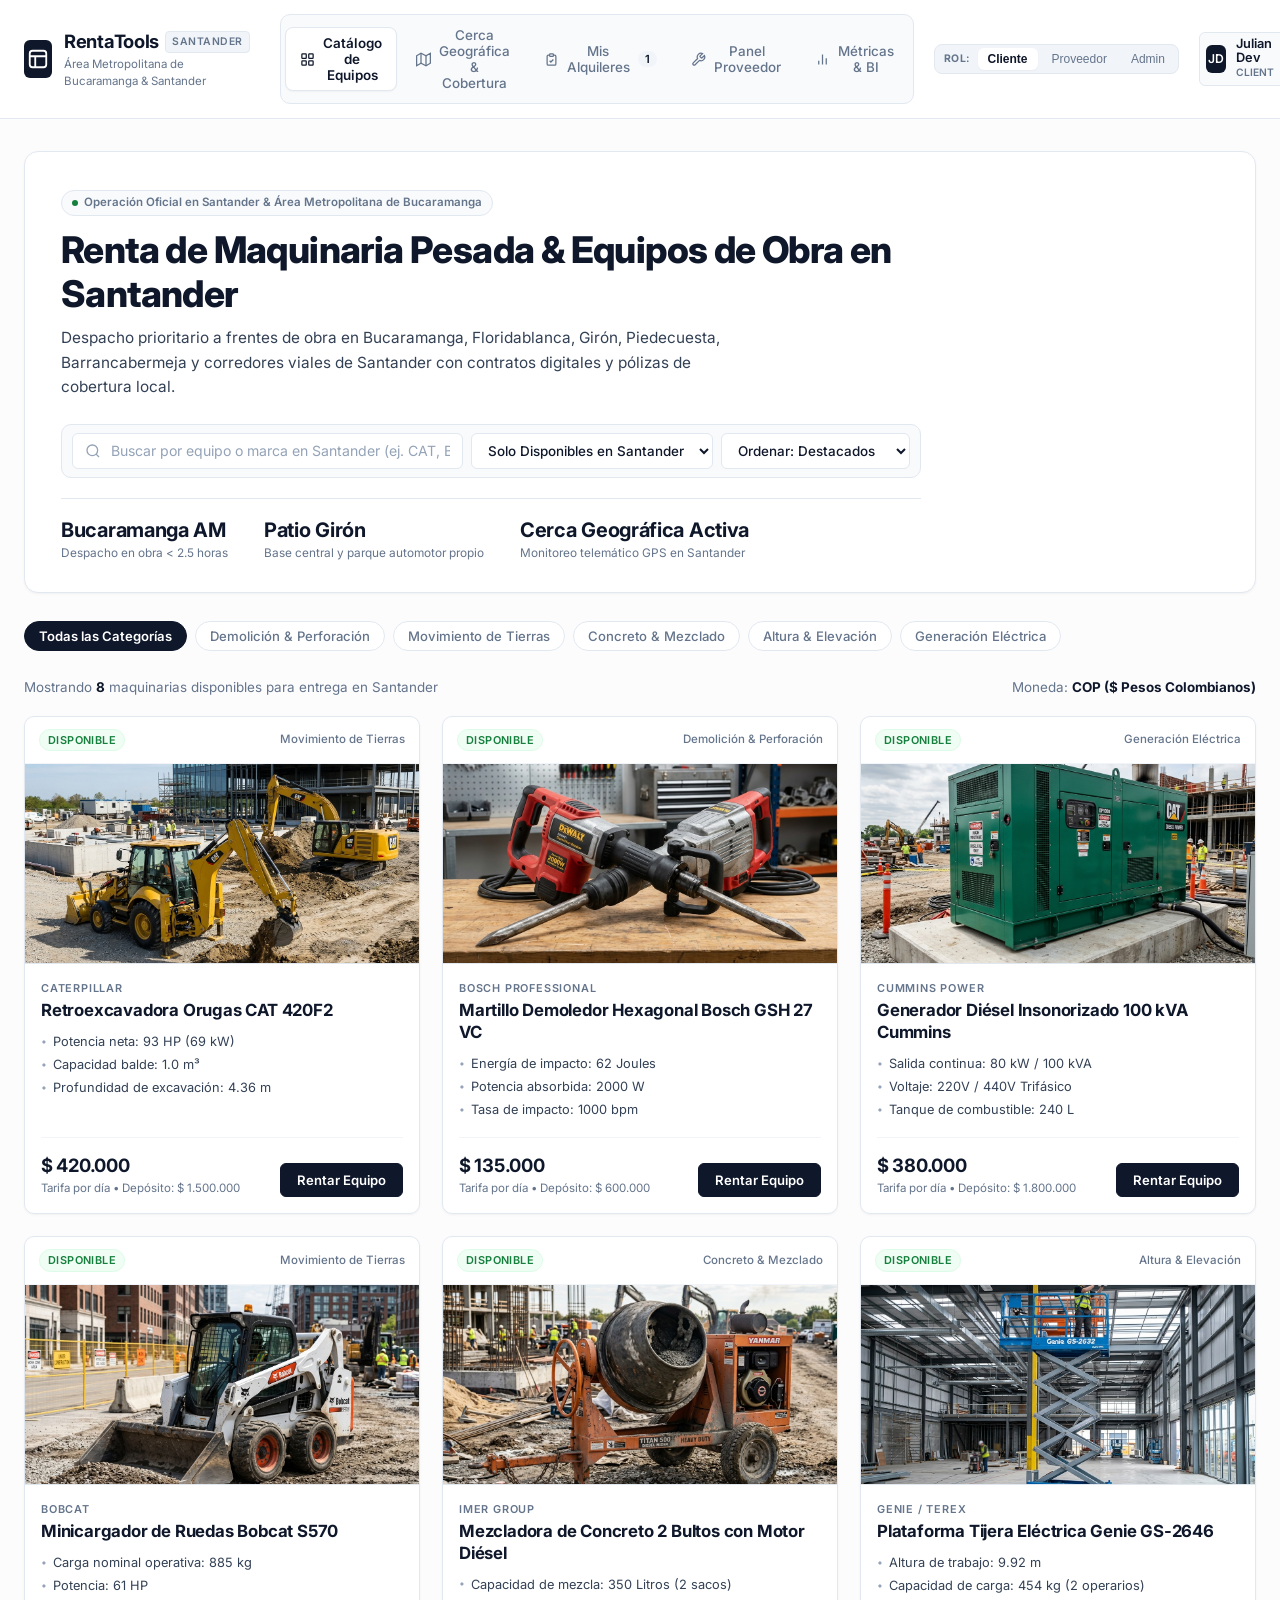
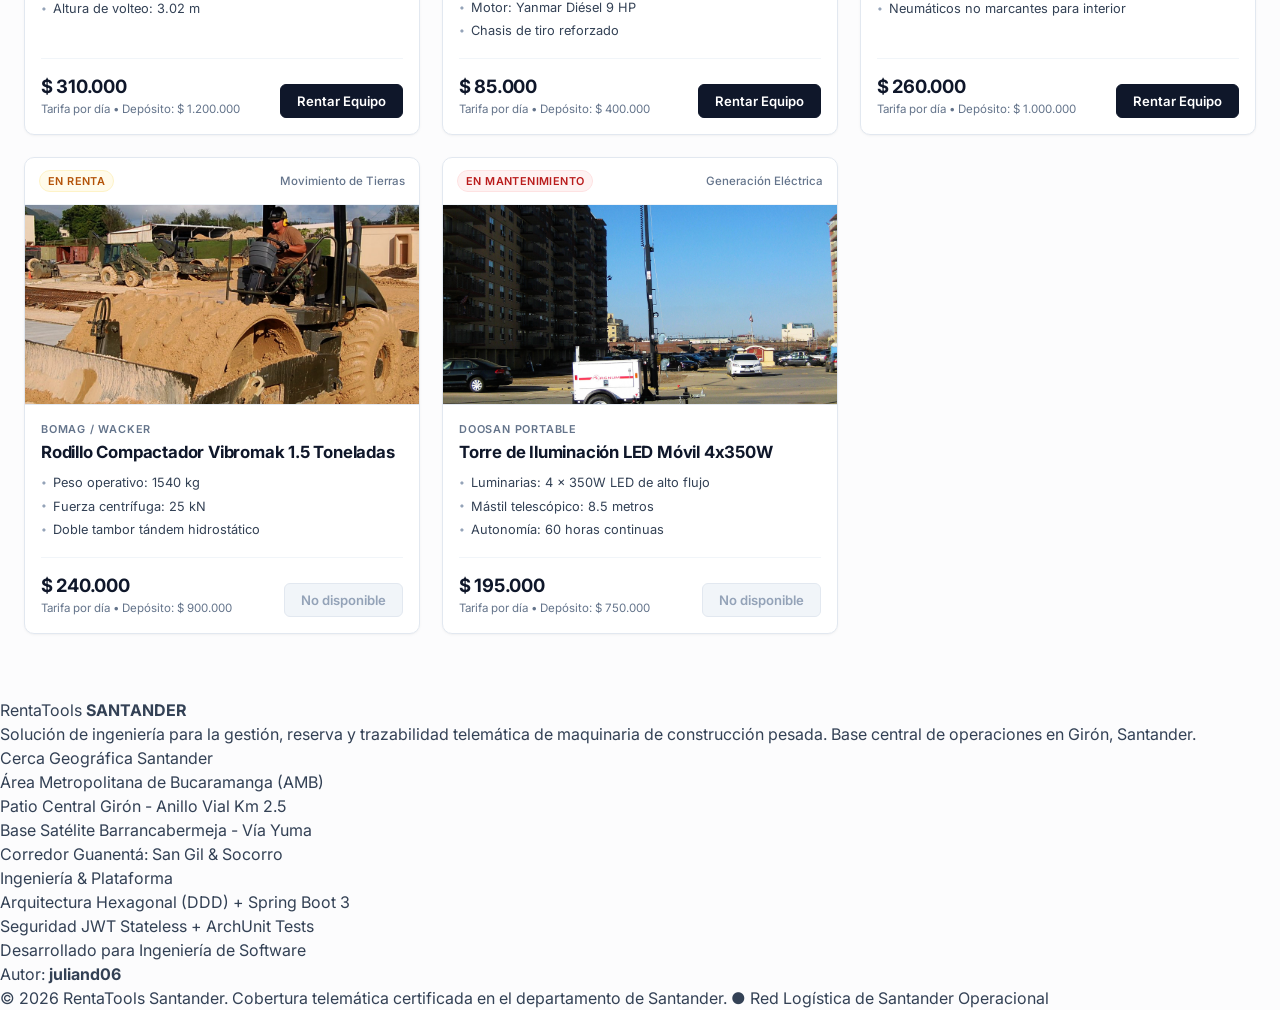
==== commit af960160: "feat(santander): enfocar proyecto en Santander y AMB, agregar cerca geográfica interactiva y optimiz" ====
--- a/infrastructure/src/main/resources/static/index.html
+++ b/infrastructure/src/main/resources/static/index.html
@@ -3,9 +3,9 @@
 <head>
     <meta charset="UTF-8">
     <meta name="viewport" content="width=device-width, initial-scale=1.0">
-    <meta name="description" content="RentaTools PRO — Plataforma Profesional de Renta de Maquinaria y Equipos de Construcción. Catálogo certificado en tiempo real, gestión de contratos y métricas de operación.">
+    <meta name="description" content="RentaTools Santander — Plataforma Profesional de Renta de Maquinaria y Equipos de Construcción. Cobertura oficial en el Área Metropolitana de Bucaramanga y Santander con cerca geográfica telemática.">
     <meta name="theme-color" content="#ffffff">
-    <title>RentaTools PRO | Plataforma de Renta de Maquinaria de Construcción</title>
+    <title>RentaTools Santander | Maquinaria y Equipos de Construcción</title>
     <!-- Google Fonts: Inter & JetBrains Mono -->
     <link rel="preconnect" href="https://fonts.googleapis.com">
     <link rel="preconnect" href="https://fonts.gstatic.com" crossorigin>
@@ -22,7 +22,7 @@
         <!-- NAVBAR PRINCIPAL -->
         <header class="app-header">
             <div class="header-inner">
-                <!-- Logotipo e Identidad Minimalista -->
+                <!-- Logotipo e Identidad Santander -->
                 <div class="brand-container" id="logo-refresh" style="cursor: pointer;" title="Ir al Catálogo">
                     <div class="brand-logo-icon">
                         <svg viewBox="0 0 24 24" width="22" height="22" fill="none" stroke="currentColor" stroke-width="2">
@@ -31,8 +31,8 @@
                         </svg>
                     </div>
                     <div class="brand-text-block">
-                        <span class="brand-title">RentaTools <span class="brand-accent">PRO</span></span>
-                        <span class="brand-tagline">Equipos &amp; Maquinaria de Obra</span>
+                        <span class="brand-title">RentaTools <span class="brand-accent">SANTANDER</span></span>
+                        <span class="brand-tagline">Área Metropolitana de Bucaramanga &amp; Santander</span>
                     </div>
                 </div>
 
@@ -48,6 +48,15 @@
                             </svg>
                         </span> Catálogo de Equipos
                     </button>
+                    <button class="nav-tab" data-target="section-coverage" id="tab-coverage">
+                        <span class="nav-icon">
+                            <svg width="15" height="15" viewBox="0 0 24 24" fill="none" stroke="currentColor" stroke-width="2">
+                                <polygon points="1 6 1 22 8 18 16 22 23 18 23 2 16 6 8 2 1 6"/>
+                                <line x1="8" y1="2" x2="8" y2="18"/>
+                                <line x1="16" y1="6" x2="16" y2="22"/>
+                            </svg>
+                        </span> Cerca Geográfica &amp; Cobertura
+                    </button>
                     <button class="nav-tab" data-target="section-client-rentals" id="tab-my-rentals">
                         <span class="nav-icon">
                             <svg width="15" height="15" viewBox="0 0 24 24" fill="none" stroke="currentColor" stroke-width="2">
@@ -104,21 +113,21 @@
         <main class="app-main-content">
 
             <!-- ============================================================= -->
-            <!-- SECCIÓN 1: HERO & CATÁLOGO DE MAQUINARIA                      -->
+            <!-- SECCIÓN 1: HERO & CATÁLOGO DE MAQUINARIA SANTANDER            -->
             <!-- ============================================================= -->
             <section id="section-catalog" class="content-section active">
                 
-                <!-- Hero Promocional Sereno y Minimalista -->
+                <!-- Hero Promocional Sereno Enfocado en Santander -->
                 <div class="hero-banner">
                     <div class="hero-content">
                         <div class="hero-badge">
-                            <span class="pulse-dot"></span> Equipos Certificados en Tiempo Real
+                            <span class="pulse-dot"></span> Operación Oficial en Santander &amp; Área Metropolitana de Bucaramanga
                         </div>
                         <h2 class="hero-title">
-                            Renta de Maquinaria Pesada &amp; Equipos de Obra
+                            Renta de Maquinaria Pesada &amp; Equipos de Obra en Santander
                         </h2>
                         <p class="hero-desc">
-                            Disponibilidad inmediata, liquidación de tarifas transparentes y seguimiento digital de contratos para proyectos de ingeniería civil y arquitectura.
+                            Despacho prioritario a frentes de obra en Bucaramanga, Floridablanca, Girón, Piedecuesta, Barrancabermeja y corredores viales de Santander con contratos digitales y pólizas de cobertura local.
                         </p>
 
                         <!-- Filtros Rápidos y Buscador en el Hero -->
@@ -130,13 +139,13 @@
                                         <line x1="21" y1="21" x2="16.65" y2="16.65"/>
                                     </svg>
                                 </span>
-                                <input type="text" id="catalog-search" placeholder="Buscar por equipo o marca (ej. Caterpillar, Bosch, IMER)..." aria-label="Buscar maquinaria">
+                                <input type="text" id="catalog-search" placeholder="Buscar por equipo o marca en Santander (ej. CAT, Bobcat, IMER, Bosch)..." aria-label="Buscar maquinaria">
                             </div>
                             <div class="search-filter-group">
                                 <select id="filter-availability" class="custom-select" aria-label="Filtrar por disponibilidad">
                                     <option value="ALL">Todas las disponibilidades</option>
-                                    <option value="AVAILABLE" selected>Solo Disponibles</option>
-                                    <option value="RENTED">En Renta</option>
+                                    <option value="AVAILABLE" selected>Solo Disponibles en Santander</option>
+                                    <option value="RENTED">En Renta en Obra</option>
                                     <option value="MAINTENANCE">En Mantenimiento</option>
                                 </select>
                                 <select id="sort-price" class="custom-select" aria-label="Ordenar por precio">
@@ -147,19 +156,19 @@
                             </div>
                         </div>
 
-                        <!-- Fila de Métricas Clave Tranquilas -->
+                        <!-- Fila de Métricas Clave de Santander -->
                         <div class="hero-stats-row">
                             <div class="stat-item">
-                                <span class="stat-number">32 Equipos</span>
-                                <span class="stat-text">Flota total registrada</span>
+                                <span class="stat-number">Bucaramanga AM</span>
+                                <span class="stat-text">Despacho en obra &lt; 2.5 horas</span>
                             </div>
                             <div class="stat-item">
-                                <span class="stat-number">&lt; 24 Horas</span>
-                                <span class="stat-text">Despacho en obra</span>
+                                <span class="stat-number">Patio Girón</span>
+                                <span class="stat-text">Base central y parque automotor propio</span>
                             </div>
                             <div class="stat-item">
-                                <span class="stat-number">100% Digital</span>
-                                <span class="stat-text">Contratos y pólizas de garantía</span>
+                                <span class="stat-number">Cerca Geográfica Activa</span>
+                                <span class="stat-text">Monitoreo telemático GPS en Santander</span>
                             </div>
                         </div>
                     </div>
@@ -192,7 +201,7 @@
                 <!-- Encabezado de Resultados del Catálogo -->
                 <div class="catalog-header-bar">
                     <div class="catalog-count-info">
-                        Mostrando <strong id="catalog-count-num">8</strong> maquinarias en catálogo
+                        Mostrando <strong id="catalog-count-num">8</strong> maquinarias disponibles para entrega en Santander
                     </div>
                     <div class="currency-tag">
                         <span>Moneda: <strong>COP ($ Pesos Colombianos)</strong></span>
@@ -206,7 +215,227 @@
             </section>
 
             <!-- ============================================================= -->
-            <!-- SECCIÓN 2: MIS ALQUILERES & SEGUIMIENTO (CLIENTE)            -->
+            <!-- SECCIÓN 2: CERCA GEOGRÁFICA & RED LOGÍSTICA SANTANDER        -->
+            <!-- ============================================================= -->
+            <section id="section-coverage" class="content-section">
+                <div class="section-header">
+                    <div>
+                        <h2 class="section-title">
+                            <svg width="20" height="20" viewBox="0 0 24 24" fill="none" stroke="currentColor" stroke-width="2">
+                                <polygon points="1 6 1 22 8 18 16 22 23 18 23 2 16 6 8 2 1 6"/>
+                                <line x1="8" y1="2" x2="8" y2="18"/>
+                                <line x1="16" y1="6" x2="16" y2="22"/>
+                            </svg>
+                            Cerca Geográfica &amp; Red Logística Santander
+                        </h2>
+                        <p class="section-desc">Delimitación telemática del perímetro operativo con centros de despacho en Girón, Floridablanca y Barrancabermeja.</p>
+                    </div>
+                    <div class="geofence-live-badge">
+                        <span class="pulse-indicator"></span> Cerca Geográfica Activa • 100% Monitoreo GPS
+                    </div>
+                </div>
+
+                <!-- Tarjetas de Información Rápida de Zonas de Cobertura -->
+                <div class="coverage-zones-cards">
+                    <div class="zone-pill-card active-zone">
+                        <span class="zone-tag">Zona Metropolitana 1</span>
+                        <h4>Área Metropolitana de Bucaramanga</h4>
+                        <p>Bucaramanga, Floridablanca, Girón, Piedecuesta.</p>
+                        <span class="zone-meta">✓ Despacho express &lt; 2.5 h • Flete Bonificado</span>
+                    </div>
+                    <div class="zone-pill-card">
+                        <span class="zone-tag">Zona Aeroportuaria 1B</span>
+                        <h4>Lebrija &amp; Corredor Palonegro</h4>
+                        <p>Lebrija, Aeropuerto Palonegro, La Fortuna.</p>
+                        <span class="zone-meta">✓ Despacho &lt; 3.5 h • Cobertura total</span>
+                    </div>
+                    <div class="zone-pill-card">
+                        <span class="zone-tag">Zona Industrial 2</span>
+                        <h4>Magdalena Medio &amp; Barrancabermeja</h4>
+                        <p>Barrancabermeja, El Centro, Lizama, Yuma.</p>
+                        <span class="zone-meta">✓ Despacho pesado &lt; 6 h • Base satélite propia</span>
+                    </div>
+                    <div class="zone-pill-card">
+                        <span class="zone-tag">Zona Provincial 3</span>
+                        <h4>Provincias Guanentá &amp; Comunera</h4>
+                        <p>San Gil, Socorro, Barichara, Aratoca.</p>
+                        <span class="zone-meta">✓ Despacho programado &lt; 8 h • Camabaja certificada</span>
+                    </div>
+                </div>
+
+                <!-- Cuadrícula Principal: Mapa Interactivo de Santander & Simulador -->
+                <div class="geofence-main-grid">
+                    
+                    <!-- Tarjeta del Mapa SVG de la Cerca Geográfica -->
+                    <div class="glass-card geofence-map-card">
+                        <div class="geofence-map-header">
+                            <div>
+                                <h3 class="chart-title">Mapa Telemático de la Cerca Geográfica (Santander)</h3>
+                                <p class="chart-sub">Perímetro operativo delimitado y ubicación en vivo de la flota activa</p>
+                            </div>
+                            <span class="geofence-gps-live">
+                                <span class="pulse-dot"></span> GPS Live
+                            </span>
+                        </div>
+
+                        <!-- Visualización Cartográfica Vectorial Limpia de Santander -->
+                        <div class="geofence-svg-wrapper">
+                            <svg class="geofence-map-svg" viewBox="0 0 650 480" fill="none" xmlns="http://www.w3.org/2000/svg">
+                                <!-- Fondo sutil del departamento de Santander -->
+                                <path d="M70,80 L240,40 L420,50 L580,120 L610,240 L540,380 L440,440 L260,450 L110,400 L50,260 Z" class="map-dept-boundary" />
+                                
+                                <!-- Cerca Geográfica Perímetro Exterior (Línea punteada) -->
+                                <path d="M120,110 L280,70 L480,90 L550,210 L500,360 L380,410 L200,390 L100,280 Z" class="map-geofence-perimeter" />
+
+                                <!-- Perímetro Cerca 1: Área Metropolitana de Bucaramanga (Destacado) -->
+                                <ellipse cx="330" cy="220" rx="145" ry="110" class="map-amb-geofence-area" />
+                                <ellipse cx="330" cy="220" rx="145" ry="110" class="map-amb-geofence-stroke" />
+
+                                <!-- Conexiones viales principales de Santander -->
+                                <line x1="160" y1="210" x2="310" y2="220" class="map-highway" /> <!-- Barranca a Girón -->
+                                <line x1="310" y1="220" x2="340" y2="185" class="map-highway" /> <!-- Girón a Bmanga -->
+                                <line x1="340" y1="185" x2="360" y2="240" class="map-highway" /> <!-- Bmanga a Florida -->
+                                <line x1="360" y1="240" x2="375" y2="280" class="map-highway" /> <!-- Florida a Piedecuesta -->
+                                <line x1="375" y1="280" x2="430" y2="360" class="map-highway" /> <!-- Piedecuesta a San Gil -->
+
+                                <!-- Nodos de Municipios y Patios Logísticos -->
+                                <!-- Patio Central Girón -->
+                                <g class="map-node-hub" transform="translate(310, 220)">
+                                    <circle r="12" class="hub-pulse" />
+                                    <circle r="6" class="hub-center" />
+                                    <text x="12" y="4" class="map-hub-label">Girón (Patio Central - Anillo Vial)</text>
+                                </g>
+
+                                <!-- Bucaramanga -->
+                                <g class="map-node-city" transform="translate(345, 180)">
+                                    <circle r="5" class="city-dot" />
+                                    <text x="10" y="4" class="map-city-label">Bucaramanga (Cabecera / Centro)</text>
+                                </g>
+
+                                <!-- Floridablanca -->
+                                <g class="map-node-city" transform="translate(365, 235)">
+                                    <circle r="5" class="city-dot" />
+                                    <text x="10" y="4" class="map-city-label">Floridablanca (Cañaveral / Ruitoque)</text>
+                                </g>
+
+                                <!-- Piedecuesta -->
+                                <g class="map-node-city" transform="translate(375, 280)">
+                                    <circle r="5" class="city-dot" />
+                                    <text x="10" y="4" class="map-city-label">Piedecuesta (Guatiguará)</text>
+                                </g>
+
+                                <!-- Lebrija / Aeropuerto -->
+                                <g class="map-node-city" transform="translate(250, 195)">
+                                    <circle r="5" class="city-dot" />
+                                    <text x="-12" y="-8" class="map-city-label text-right">Lebrija (Palonegro)</text>
+                                </g>
+
+                                <!-- Barrancabermeja -->
+                                <g class="map-node-subhub" transform="translate(150, 210)">
+                                    <circle r="8" class="subhub-circle" />
+                                    <circle r="4" class="city-dot" />
+                                    <text x="-14" y="16" class="map-city-label text-right">Barrancabermeja (Yuma)</text>
+                                </g>
+
+                                <!-- San Gil -->
+                                <g class="map-node-city" transform="translate(435, 360)">
+                                    <circle r="5" class="city-dot" />
+                                    <text x="10" y="4" class="map-city-label">San Gil (Guanentá)</text>
+                                </g>
+
+                                <!-- Maquinaria con GPS activo en el AMB (Puntos verdes) -->
+                                <g class="map-fleet-marker" transform="translate(325, 205)">
+                                    <circle r="4" class="fleet-dot active-gps" />
+                                    <text x="7" y="-3" class="fleet-tag">CAT-420F2 (Girón)</text>
+                                </g>
+                                <g class="map-fleet-marker" transform="translate(355, 215)">
+                                    <circle r="4" class="fleet-dot active-gps" />
+                                    <text x="7" y="-3" class="fleet-tag">Bobcat-S570 (Florida)</text>
+                                </g>
+                                <g class="map-fleet-marker" transform="translate(335, 170)">
+                                    <circle r="4" class="fleet-dot active-gps" />
+                                    <text x="7" y="-3" class="fleet-tag">Bosch-GSH27 (Centro)</text>
+                                </g>
+                                <g class="map-fleet-marker" transform="translate(165, 200)">
+                                    <circle r="4" class="fleet-dot active-gps" />
+                                    <text x="7" y="-3" class="fleet-tag">Cummins-100kVA (Barranca)</text>
+                                </g>
+                            </svg>
+                        </div>
+
+                        <!-- Leyenda del Mapa -->
+                        <div class="geofence-map-legend">
+                            <div class="legend-chip"><span class="legend-color-box zone-amb-box"></span> Área Metropolitana (Flete Bonificado)</div>
+                            <div class="legend-chip"><span class="legend-color-box hub-box"></span> Patio Central de Despacho (Girón)</div>
+                            <div class="legend-chip"><span class="legend-color-box gps-box"></span> Flota Telemática GPS en Obra</div>
+                        </div>
+                    </div>
+
+                    <!-- Tarjeta Validadora de Cobertura en Vivo -->
+                    <div class="glass-card geofence-validator-card">
+                        <h3 class="chart-title">Validador de Entrega en Santander</h3>
+                        <p class="chart-sub">Comprueba la viabilidad de despacho y tiempo de llegada a tu frente de obra</p>
+
+                        <div class="validator-controls">
+                            <div class="form-field">
+                                <label for="geofence-municipality-select">Selecciona Municipio o Sector de Obra *</label>
+                                <select id="geofence-municipality-select" class="custom-select">
+                                    <option value="bga" selected>Bucaramanga (Cabecera, Centro, Provenza, Norte)</option>
+                                    <option value="florida">Floridablanca (Cañaveral, Menzuly, Ruitoque, El Bosque)</option>
+                                    <option value="giron">Girón (Parque Industrial Chimitá, El Poblado, Rincón)</option>
+                                    <option value="piede">Piedecuesta (Guatiguará, Barroblanco, La Cantera)</option>
+                                    <option value="lebrija">Lebrija (Aeropuerto Palonegro, La Fortuna)</option>
+                                    <option value="barranca">Barrancabermeja (Sector Petroquímico, Yuma, Galán)</option>
+                                    <option value="sangil">San Gil &amp; Socorro (Provincia Guanentá / Comunera)</option>
+                                </select>
+                            </div>
+
+                            <div class="form-field">
+                                <label for="geofence-address-input">Dirección de Obra o Punto de Referencia</label>
+                                <input type="text" id="geofence-address-input" value="Autopista Floridablanca Km 4, Condominio Mensulí" placeholder="Ej. Anillo Vial Girón - Floridablanca Km 2.5">
+                            </div>
+
+                            <!-- Resultado de Validación Dinámico -->
+                            <div class="geofence-result-box" id="geofence-result-box">
+                                <div class="result-status-header">
+                                    <span class="result-icon-check">✓</span>
+                                    <div>
+                                        <strong class="result-status-title" id="geo-status-title">DENTRO DE LA CERCA GEOGRÁFICA ACTIVA</strong>
+                                        <span class="result-status-sub" id="geo-status-sub">Área Metropolitana de Bucaramanga • Despacho Habilitado</span>
+                                    </div>
+                                </div>
+
+                                <div class="result-specs-grid">
+                                    <div class="spec-cell">
+                                        <span class="spec-cell-label">Patio de Salida:</span>
+                                        <strong class="spec-cell-val" id="geo-depot-val">Patio Central Girón (Anillo Vial)</strong>
+                                    </div>
+                                    <div class="spec-cell">
+                                        <span class="spec-cell-label">Tiempo Estimado:</span>
+                                        <strong class="spec-cell-val" id="geo-time-val">&lt; 2 Horas</strong>
+                                    </div>
+                                    <div class="spec-cell">
+                                        <span class="spec-cell-label">Condición Flete:</span>
+                                        <strong class="spec-cell-val" id="geo-freight-val">Tarifa Plana Metropolitana ($0 recargo)</strong>
+                                    </div>
+                                    <div class="spec-cell">
+                                        <span class="spec-cell-label">Póliza Departamental:</span>
+                                        <strong class="spec-cell-val" id="geo-policy-val">Sura Obra Santander Vigente</strong>
+                                    </div>
+                                </div>
+
+                                <button class="btn-primary w-full" id="btn-geo-rent-now">
+                                    Rentar Equipo para este Frente de Obra
+                                </button>
+                            </div>
+                        </div>
+                    </div>
+
+                </div>
+            </section>
+
+            <!-- ============================================================= -->
+            <!-- SECCIÓN 3: MIS ALQUILERES & SEGUIMIENTO (CLIENTE)            -->
             <!-- ============================================================= -->
             <section id="section-client-rentals" class="content-section">
                 <div class="section-header">
@@ -217,9 +446,9 @@
                                 <rect x="9" y="3" width="6" height="4" rx="1"/>
                                 <path d="M9 14l2 2 4-4"/>
                             </svg>
-                            Centro de Control de Alquileres
+                            Centro de Control de Alquileres Santander
                         </h2>
-                        <p class="section-desc">Monitorea el ciclo de vida de tus solicitudes, confirmación de depósito y actas de obra.</p>
+                        <p class="section-desc">Monitorea el ciclo de vida de tus solicitudes, confirmación de depósito y actas de obra en Santander.</p>
                     </div>
                     <button class="btn-primary" id="btn-new-rental-nav">
                         + Solicitar Otra Maquinaria
@@ -233,7 +462,7 @@
             </section>
 
             <!-- ============================================================= -->
-            <!-- SECCIÓN 3: PANEL DE PROVEEDOR (PUBLICACIÓN DE EQUIPOS)        -->
+            <!-- SECCIÓN 4: PANEL DE PROVEEDOR (PUBLICACIÓN DE EQUIPOS)        -->
             <!-- ============================================================= -->
             <section id="section-provider" class="content-section">
                 <div class="section-header">
@@ -242,12 +471,12 @@
                             <svg width="20" height="20" viewBox="0 0 24 24" fill="none" stroke="currentColor" stroke-width="2">
                                 <path d="M14.7 6.3a1 1 0 000 1.4l1.6 1.6a1 1 0 001.4 0l3.77-3.77a6 6 0 01-7.94 7.94l-6.91 6.91a2.12 2.12 0 01-3-3l6.91-6.91a6 6 0 017.94-7.94l-3.76 3.76z"/>
                             </svg>
-                            Portal del Proveedor de Maquinaria
+                            Portal del Proveedor de Maquinaria (Santander)
                         </h2>
-                        <p class="section-desc">Publica equipos en renta, gestiona el inventario de tu parque automotor y maximiza tu rentabilidad.</p>
+                        <p class="section-desc">Publica equipos en renta, gestiona el inventario de tu parque automotor en Girón/Bucaramanga y maximiza tu rentabilidad.</p>
                     </div>
                     <div class="provider-earnings-badge">
-                        <span>Ganancias este mes: <strong id="provider-month-earnings">$ 14.850.000 COP</strong></span>
+                        <span>Ganancias este mes en Santander: <strong id="provider-month-earnings">$ 14.850.000 COP</strong></span>
                     </div>
                 </div>
 
@@ -277,7 +506,7 @@
 
                             <div class="form-row">
                                 <div class="form-field">
-                                    <label for="new-tool-price">Tarifa por Día (COP) *</label>
+                                    <label for="new-tool-price">Tarifa por Día en Santander (COP) *</label>
                                     <input type="number" id="new-tool-price" required min="10000" step="5000" placeholder="Ej. 350000">
                                 </div>
                                 <div class="form-field">
@@ -299,11 +528,11 @@
 
                             <div class="form-field">
                                 <label for="new-tool-specs">Especificaciones Técnicas Clave</label>
-                                <textarea id="new-tool-specs" rows="3" placeholder="Ej. Potencia: 44.1 kW, Peso Operativo: 5.4 Ton, Capacidad de Cucharón: 0.22 m³"></textarea>
+                                <textarea id="new-tool-specs" rows="3" placeholder="Ej. Potencia: 44.1 kW, Peso Operativo: 5.4 Ton, Capacidad de Cucharón: 0.22 m³, Ubicación: Patio Girón"></textarea>
                             </div>
 
                             <button type="submit" class="btn-primary w-full">
-                                Publicar en el Catálogo
+                                Publicar en el Catálogo de Santander
                             </button>
                         </form>
                     </div>
@@ -311,7 +540,7 @@
                     <!-- Lista de Equipos del Proveedor -->
                     <div class="glass-card provider-inventory-card">
                         <h3 class="card-heading">
-                            Equipos Registrados (<span id="provider-tools-count">4</span>)
+                            Equipos Registrados en Santander (<span id="provider-tools-count">4</span>)
                         </h3>
                         <div class="provider-tools-list" id="provider-tools-list">
                             <!-- Inyectado vía JS -->
@@ -321,7 +550,7 @@
             </section>
 
             <!-- ============================================================= -->
-            <!-- SECCIÓN 4: ANALÍTICAS Y BUSINESS INTELLIGENCE (ADMIN)         -->
+            <!-- SECCIÓN 5: ANALÍTICAS Y BUSINESS INTELLIGENCE SANTANDER       -->
             <!-- ============================================================= -->
             <section id="section-analytics" class="content-section">
                 <div class="section-header">
@@ -330,12 +559,12 @@
                             <svg width="20" height="20" viewBox="0 0 24 24" fill="none" stroke="currentColor" stroke-width="2">
                                 <path d="M18 20V10M12 20V4M6 20v-6"/>
                             </svg>
-                            Tablero Ejecutivo de Analítica &amp; Negocio
+                            Tablero Ejecutivo de Analítica &amp; Negocio Santander
                         </h2>
-                        <p class="section-desc">Métricas operativas del backend, facturación consolidada y ocupación del parque automotor.</p>
+                        <p class="section-desc">Métricas operativas del parque automotor en el departamento de Santander y Área Metropolitana de Bucaramanga.</p>
                     </div>
                     <button class="btn-secondary" id="btn-download-pdf-report">
-                        Descargar Informe (PDF)
+                        Descargar Informe Gerencial (PDF)
                     </button>
                 </div>
 
@@ -349,7 +578,7 @@
                             </svg>
                         </div>
                         <div class="kpi-data">
-                            <span class="kpi-label">Ingresos Totales Facturados</span>
+                            <span class="kpi-label">Facturación Total Santander</span>
                             <span class="kpi-value" id="kpi-revenue">$ 48.720.000 COP</span>
                             <span class="kpi-trend positive">+18.4% vs mes anterior</span>
                         </div>
@@ -363,9 +592,9 @@
                             </svg>
                         </div>
                         <div class="kpi-data">
-                            <span class="kpi-label">Alquileres Activos en Obra</span>
+                            <span class="kpi-label">Equipos en Obra Activa</span>
                             <span class="kpi-value" id="kpi-active-rentals">14</span>
-                            <span class="kpi-trend positive">92% tasa de cumplimiento</span>
+                            <span class="kpi-trend positive">92% cumplimiento de entrega</span>
                         </div>
                     </div>
                     <div class="kpi-card">
@@ -376,7 +605,7 @@
                             </svg>
                         </div>
                         <div class="kpi-data">
-                            <span class="kpi-label">Total Maquinaria en Sistema</span>
+                            <span class="kpi-label">Flota en Patios de Santander</span>
                             <span class="kpi-value" id="kpi-total-tools">32 Equipos</span>
                             <span class="kpi-trend neutral">26 Disponibles / 6 En Renta</span>
                         </div>
@@ -396,87 +625,112 @@
                     </div>
                 </div>
 
-                <!-- Gráficos de Negocio -->
+                <!-- Gráficos de Negocio Claros y Visibles -->
                 <div class="charts-grid">
+                    
+                    <!-- Gráfico 1: Barras Verticales Estructuradas -->
                     <div class="glass-card chart-card">
                         <div class="chart-header">
                             <div>
                                 <h3 class="chart-title">Distribución de Ingresos por Categoría</h3>
-                                <p class="chart-sub">Facturación consolidada (Millones de COP)</p>
+                                <p class="chart-sub">Facturación consolidada en Santander (Millones de COP)</p>
                             </div>
                             <span class="chart-tag">Últimos 30 días</span>
                         </div>
                         <div class="bar-chart-container" id="bar-chart-container">
-                            <!-- Inyectado vía JS -->
-                        </div>
-                    </div>
-
+                            <!-- Inyectado y estructurado vía JS con ejes y barras legibles -->
+                        </div>
+                    </div>
+
+                    <!-- Gráfico 2: Donut Circular con Centro de Datos -->
                     <div class="glass-card chart-card">
                         <div class="chart-header">
                             <div>
-                                <h3 class="chart-title">Estado de la Flota Industrial</h3>
-                                <p class="chart-sub">Disponibilidad en tiempo real</p>
-                            </div>
-                            <span class="chart-tag">Flota Activa</span>
+                                <h3 class="chart-title">Estado del Parque de Maquinaria</h3>
+                                <p class="chart-sub">Disponibilidad en patios de Santander</p>
+                            </div>
+                            <span class="chart-tag">Patios AMB</span>
                         </div>
                         <div class="donut-chart-container">
-                            <svg class="donut-svg" viewBox="0 0 200 200" id="donut-chart-svg">
-                                <circle cx="100" cy="100" r="75" class="donut-bg" />
-                                <circle cx="100" cy="100" r="75" class="donut-segment segment-available" id="donut-seg-available" />
-                                <circle cx="100" cy="100" r="75" class="donut-segment segment-rented" id="donut-seg-rented" />
-                                <circle cx="100" cy="100" r="75" class="donut-segment segment-maint" id="donut-seg-maint" />
-                            </svg>
+                            <div class="donut-svg-wrapper">
+                                <svg class="donut-svg" viewBox="0 0 200 200" id="donut-chart-svg">
+                                    <circle cx="100" cy="100" r="65" class="donut-bg" />
+                                    <circle cx="100" cy="100" r="65" class="donut-segment segment-available" id="donut-seg-available" />
+                                    <circle cx="100" cy="100" r="65" class="donut-segment segment-rented" id="donut-seg-rented" />
+                                    <circle cx="100" cy="100" r="65" class="donut-segment segment-maint" id="donut-seg-maint" />
+                                </svg>
+                                <div class="donut-center-info">
+                                    <strong class="donut-center-number">32</strong>
+                                    <span class="donut-center-label">Equipos Santander</span>
+                                </div>
+                            </div>
                             <div class="donut-legend">
-                                <div class="legend-row"><span><span class="dot dot-available"></span> Disponible</span> <strong id="pct-available">78%</strong></div>
-                                <div class="legend-row"><span><span class="dot dot-rented"></span> En Renta</span> <strong id="pct-rented">16%</strong></div>
-                                <div class="legend-row"><span><span class="dot dot-maint"></span> Mantenimiento</span> <strong id="pct-maint">6%</strong></div>
-                            </div>
-                        </div>
+                                <div class="legend-row"><span><span class="dot dot-available"></span> Disponible</span> <strong id="pct-available">78% (25 eq)</strong></div>
+                                <div class="legend-row"><span><span class="dot dot-rented"></span> En Renta</span> <strong id="pct-rented">16% (5 eq)</strong></div>
+                                <div class="legend-row"><span><span class="dot dot-maint"></span> Mantenimiento</span> <strong id="pct-maint">6% (2 eq)</strong></div>
+                            </div>
+                        </div>
+                    </div>
+                </div>
+
+                <!-- Gráfico 3 Adicional: Distribución Regional de Despacho en Santander -->
+                <div class="glass-card regional-distribution-card">
+                    <div class="chart-header">
+                        <div>
+                            <h3 class="chart-title">Despacho y Actividad por Municipio en Santander</h3>
+                            <p class="chart-sub">Participación porcentual y maquinaria operando dentro del Área Metropolitana y provincias</p>
+                        </div>
+                        <span class="chart-tag">Operación Santander</span>
+                    </div>
+                    <div class="regional-bars-list" id="santander-regional-bars">
+                        <!-- Inyectado vía JS -->
                     </div>
                 </div>
             </section>
 
         </main>
 
-        <!-- FOOTER ELEGANTE -->
+        <!-- FOOTER ELEGANTE SANTANDER -->
         <footer class="app-footer">
             <div class="footer-inner">
                 <div class="footer-col">
-                    <span class="footer-brand">RentaTools <strong>PRO</strong></span>
-                    <p class="footer-desc">Solución de ingeniería para la gestión, reserva y trazabilidad de maquinaria de construcción pesada y equipos certificados.</p>
+                    <span class="footer-brand">RentaTools <strong>SANTANDER</strong></span>
+                    <p class="footer-desc">Solución de ingeniería para la gestión, reserva y trazabilidad telemática de maquinaria de construcción pesada. Base central de operaciones en Girón, Santander.</p>
                 </div>
                 <div class="footer-col">
-                    <span class="footer-title">Arquitectura del Proyecto</span>
+                    <span class="footer-title">Cerca Geográfica Santander</span>
                     <ul class="footer-links">
-                        <li><span>Arquitectura Hexagonal (DDD)</span></li>
-                        <li><span>Spring Boot 3 + Java 21</span></li>
-                        <li><span>Seguridad Stateless JWT</span></li>
-                        <li><span>PostgreSQL / H2 Database</span></li>
+                        <li><span>Área Metropolitana de Bucaramanga (AMB)</span></li>
+                        <li><span>Patio Central Girón - Anillo Vial Km 2.5</span></li>
+                        <li><span>Base Satélite Barrancabermeja - Vía Yuma</span></li>
+                        <li><span>Corredor Guanentá: San Gil &amp; Socorro</span></li>
                     </ul>
                 </div>
                 <div class="footer-col">
-                    <span class="footer-title">Demostración Académica</span>
-                    <p class="footer-desc">Desarrollado para la presentación final de Ingeniería de Software. Fase 8 Frontend.</p>
-                    <div class="footer-author-badge">
-                        <span>Autor: <strong>juliand06</strong></span>
-                    </div>
+                    <span class="footer-title">Ingeniería &amp; Plataforma</span>
+                    <ul class="footer-links">
+                        <li><span>Arquitectura Hexagonal (DDD) + Spring Boot 3</span></li>
+                        <li><span>Seguridad JWT Stateless + ArchUnit Tests</span></li>
+                        <li><span>Desarrollado para Ingeniería de Software</span></li>
+                        <li><span>Autor: <strong>juliand06</strong></span></li>
+                    </ul>
                 </div>
             </div>
             <div class="footer-bottom">
-                <span>© 2026 RentaTools PRO. Todos los derechos reservados.</span>
-                <span class="status-system-ok">● Todos los Servicios Operacionales</span>
+                <span>© 2026 RentaTools Santander. Cobertura telemática certificada en el departamento de Santander.</span>
+                <span class="status-system-ok">● Red Logística de Santander Operacional</span>
             </div>
         </footer>
     </div>
 
     <!-- ================================================================= -->
-    <!-- MODAL 1: CHECKOUT & RESERVA DE MAQUINARIA                         -->
+    <!-- MODAL 1: CHECKOUT & RESERVA DE MAQUINARIA EN SANTANDER            -->
     <!-- ================================================================= -->
     <div id="modal-reservation" class="modal-backdrop hidden" role="dialog" aria-modal="true" aria-labelledby="modal-res-title">
         <div class="modal-card">
             <button class="modal-close-btn" id="modal-res-close" aria-label="Cerrar ventana">✕</button>
             <div class="modal-header">
-                <span class="modal-badge">SOLICITUD DE ALQUILER</span>
+                <span class="modal-badge">SOLICITUD DE ALQUILER • SANTANDER</span>
                 <h3 id="modal-res-title" class="modal-title">Configurar Renta de Equipo</h3>
             </div>
             
@@ -496,7 +750,7 @@
                     </div>
                 </div>
 
-                <!-- Formulario de Fechas y Datos de Obra -->
+                <!-- Formulario de Fechas y Datos de Obra en Santander -->
                 <form id="form-create-reservation" class="form-standard">
                     <div class="form-row">
                         <div class="form-field">
@@ -510,13 +764,27 @@
                     </div>
 
                     <div class="form-field">
-                        <label for="res-project-address">Dirección de Entrega en Obra *</label>
-                        <input type="text" id="res-project-address" required placeholder="Ej. Calle 127 # 45-80, Obra Torre Norte, Bogotá">
+                        <label for="res-project-zone">Zona de Obra en Santander *</label>
+                        <select id="res-project-zone" class="custom-select">
+                            <option value="bga" selected>Bucaramanga (Cabecera, Centro, Provenza, Real de Minas)</option>
+                            <option value="florida">Floridablanca (Cañaveral, Valle de Menzuly, Ruitoque)</option>
+                            <option value="giron">Girón (Zona Industrial Chimitá, El Poblado)</option>
+                            <option value="piede">Piedecuesta (Guatiguará, Barroblanco)</option>
+                            <option value="lebrija">Lebrija (Aeropuerto Palonegro)</option>
+                            <option value="barranca">Barrancabermeja (Sector Petroquímico / Yuma)</option>
+                            <option value="provincias">Provincias (San Gil, Socorro, Barbosa)</option>
+                        </select>
+                    </div>
+
+                    <div class="form-field">
+                        <label for="res-project-address">Dirección Exacta en Obra (Santander) *</label>
+                        <input type="text" id="res-project-address" required placeholder="Ej. Autopista Floridablanca Km 4, Condominio Mensulí, Floridablanca, Santander">
+                        <div class="geofence-check-badge">✓ Cerca Geográfica Verificada: Despacho prioritario desde Patio Girón</div>
                     </div>
 
                     <div class="form-field">
                         <label for="res-notes">Instrucciones Especiales de Descargue (Opcional)</label>
-                        <input type="text" id="res-notes" placeholder="Ej. Requiere cama baja para descargue en sótano 1">
+                        <input type="text" id="res-notes" placeholder="Ej. Acceso para camabaja por vía de ingreso a Ruitoque Condominio">
                     </div>
 
                     <!-- Liquidación Automática en Tiempo Real -->
@@ -591,11 +859,11 @@
             <form id="form-register" class="form-standard hidden">
                 <div class="form-field">
                     <label for="reg-name">Nombre Completo o Razón Social *</label>
-                    <input type="text" id="reg-name" required placeholder="Ej. Constructora Andina S.A.S.">
+                    <input type="text" id="reg-name" required placeholder="Ej. Constructora Santander S.A.S.">
                 </div>
                 <div class="form-field">
                     <label for="reg-email">Correo Electrónico *</label>
-                    <input type="email" id="reg-email" required placeholder="contacto@constructora.com">
+                    <input type="email" id="reg-email" required placeholder="contacto@constructorasantander.com">
                 </div>
                 <div class="form-field">
                     <label for="reg-role">Rol en la Plataforma *</label>
@@ -616,15 +884,15 @@
     </div>
 
     <!-- ================================================================= -->
-    <!-- MODAL 3: VISOR DE CONTRATO / ACTA PDF                             -->
+    <!-- MODAL 3: VISOR DE CONTRATO / ACTA PDF EN SANTANDER                -->
     <!-- ================================================================= -->
     <div id="modal-contract-view" class="modal-backdrop hidden" role="dialog" aria-modal="true" aria-labelledby="modal-contract-title">
         <div class="modal-card contract-card">
             <button class="modal-close-btn" id="modal-contract-close" aria-label="Cerrar visor">✕</button>
             <div class="contract-doc-header">
-                <div class="contract-stamp">CERTIFICADO DIGITAL • FASE 7 &amp; 8</div>
+                <div class="contract-stamp">CERTIFICADO DIGITAL • FASE 7 &amp; 8 SANTANDER</div>
                 <h3 id="modal-contract-title" class="contract-heading">CONTRATO DE ARRENDAMIENTO DE MAQUINARIA PESADA</h3>
-                <span class="contract-id-tag" id="contract-code">REF: RT-CONTRATO-2026-0914</span>
+                <span class="contract-id-tag" id="contract-code">REF: RT-SAN-2026-0914</span>
             </div>
 
             <div class="contract-body-preview" id="contract-body-content">
--- a/infrastructure/src/main/resources/static/styles.css
+++ b/infrastructure/src/main/resources/static/styles.css
@@ -1377,63 +1377,120 @@
     background: var(--bg-surface-subtle);
     border: 1px solid var(--border-color);
     padding: 2px 8px;
-    border-radius: 4px;
-}
-
+/* --------------------------------------------------------------------------
+   Estilos de Gráficas de BI (Legibles, Nítidas y Estructuradas)
+   -------------------------------------------------------------------------- */
 .bar-chart-container {
     width: 100%;
-}
-
-.chart-bars {
+    min-height: 250px;
+}
+
+.bar-chart-visual {
+    position: relative;
+    width: 100%;
+    height: 250px;
+    padding: 10px 10px 30px 45px;
     display: flex;
     align-items: flex-end;
+}
+
+.bar-chart-gridlines {
+    position: absolute;
+    inset: 10px 10px 30px 45px;
+    display: flex;
+    flex-direction: column;
     justify-content: space-between;
-    height: 180px;
+    pointer-events: none;
+    border-bottom: 1px solid var(--border-color);
+}
+
+.bar-gridline {
+    position: relative;
+    width: 100%;
+    border-top: 1px dashed #e2e8f0;
+}
+
+.grid-val {
+    position: absolute;
+    left: -42px;
+    top: -8px;
+    font-size: 0.7rem;
+    font-family: var(--font-mono);
+    color: var(--text-muted);
+}
+
+.bar-chart-columns {
+    position: relative;
+    z-index: 2;
+    width: 100%;
+    height: 100%;
+    display: flex;
+    align-items: flex-end;
+    justify-content: space-around;
     gap: 12px;
-    padding-top: 10px;
-    border-bottom: 1px solid var(--border-color);
-}
-
-.chart-col {
-    display: flex;
-    flex-direction: column;
-    align-items: center;
+}
+
+.bar-column-item {
     flex: 1;
+    max-width: 58px;
     height: 100%;
+    display: flex;
+    flex-direction: column;
+    align-items: center;
     justify-content: flex-end;
-}
-
-.chart-bar-container {
+    position: relative;
+}
+
+.bar-column-val-tag {
+    font-size: 0.74rem;
+    font-weight: 700;
+    color: var(--text-primary);
+    margin-bottom: 6px;
+    background: var(--bg-surface-subtle);
+    border: 1px solid var(--border-color);
+    padding: 2px 6px;
+    border-radius: 4px;
+    white-space: nowrap;
+    box-shadow: var(--shadow-xs);
+}
+
+.bar-column-track {
     width: 100%;
-    max-width: 40px;
-    height: 140px;
+    height: 160px;
     background: var(--bg-surface-subtle);
-    border-radius: 4px 4px 0 0;
+    border-radius: 6px 6px 0 0;
     display: flex;
     align-items: flex-end;
     overflow: hidden;
-}
-
-.chart-bar-fill {
+    border: 1px solid var(--border-subtle);
+    border-bottom: none;
+}
+
+.bar-column-fill {
     width: 100%;
     background: var(--brand-primary);
     border-radius: 4px 4px 0 0;
-    transition: height 0.5s ease;
-}
-
-.chart-col-label {
+    transition: height 0.6s cubic-bezier(0.16, 1, 0.3, 1), background-color 0.15s ease;
+}
+
+.bar-column-item:hover .bar-column-fill {
+    background: #334155;
+}
+
+.bar-column-label {
+    position: absolute;
+    bottom: -24px;
     font-size: 0.72rem;
-    color: var(--text-muted);
-    margin-top: 8px;
-}
-
-.chart-col-val {
-    font-size: 0.72rem;
-    font-weight: 600;
-    color: var(--text-primary);
-}
-
-/* Donut Chart */
+    font-weight: 500;
+    color: var(--text-muted);
+    white-space: nowrap;
+    text-align: center;
+    max-width: 70px;
+    overflow: hidden;
+    text-overflow: ellipsis;
+}
+
+/* Donut Chart Mejorado con Centro de Información */
 .donut-chart-container {
     display: flex;
     flex-direction: column;
@@ -1441,22 +1498,31 @@
     padding: 10px 0;
 }
 
+.donut-svg-wrapper {
+    position: relative;
+    width: 170px;
+    height: 170px;
+    display: flex;
+    align-items: center;
+    justify-content: center;
+}
+
 .donut-svg {
-    width: 150px;
-    height: 150px;
+    width: 100%;
+    height: 100%;
     transform: rotate(-90deg);
 }
 
 .donut-bg {
     fill: none;
     stroke: var(--bg-surface-muted);
-    stroke-width: 24;
+    stroke-width: 22;
 }
 
 .donut-segment {
     fill: none;
-    stroke-width: 24;
-    transition: stroke-dasharray 0.6s ease;
+    stroke-width: 22;
+    transition: stroke-dasharray 0.6s ease, stroke-dashoffset 0.6s ease;
 }
 
 .segment-available {
@@ -1471,13 +1537,447 @@
     stroke: var(--status-maint-text);
 }
 
+.donut-center-info {
+    position: absolute;
+    display: flex;
+    flex-direction: column;
+    align-items: center;
+    justify-content: center;
+    text-align: center;
+    pointer-events: none;
+}
+
+.donut-center-number {
+    font-size: 1.6rem;
+    font-weight: 800;
+    color: var(--text-primary);
+    line-height: 1.1;
+}
+
+.donut-center-label {
+    font-size: 0.68rem;
+    color: var(--text-muted);
+    font-weight: 500;
+    max-width: 80px;
+    line-height: 1.2;
+}
+
 .donut-legend {
     width: 100%;
+    margin-top: 18px;
+    display: flex;
+    flex-direction: column;
+    gap: 8px;
+}
+
+.legend-row {
+    display: flex;
+    align-items: center;
+    justify-content: space-between;
+    font-size: 0.8rem;
+    color: var(--text-secondary);
+}
+
+.dot {
+    width: 8px;
+    height: 8px;
+    border-radius: 50%;
+    display: inline-block;
+    margin-right: 6px;
+}
+
+.dot-available { background: var(--status-avail-text); }
+.dot-rented { background: var(--status-rent-text); }
+.dot-maint { background: var(--status-maint-text); }
+
+/* Tarjeta de Distribución Regional Santander */
+.regional-distribution-card {
+    margin-top: 24px;
+}
+
+.regional-bars-list {
+    display: flex;
+    flex-direction: column;
+    gap: 16px;
+    margin-top: 14px;
+}
+
+.regional-bar-row {
+    display: flex;
+    flex-direction: column;
+    gap: 6px;
+}
+
+.regional-bar-header {
+    display: flex;
+    justify-content: space-between;
+    font-size: 0.82rem;
+    color: var(--text-primary);
+}
+
+.regional-bar-title {
+    font-weight: 600;
+}
+
+.regional-bar-meta {
+    font-size: 0.78rem;
+    color: var(--text-muted);
+}
+
+.regional-bar-meta strong {
+    color: var(--text-primary);
+}
+
+.regional-bar-track {
+    width: 100%;
+    height: 8px;
+    background: var(--bg-surface-subtle);
+    border-radius: var(--radius-full);
+    overflow: hidden;
+    border: 1px solid var(--border-subtle);
+}
+
+.regional-bar-progress {
+    height: 100%;
+    background: var(--brand-primary);
+    border-radius: var(--radius-full);
+    transition: width 0.6s ease;
+}
+
+/* --------------------------------------------------------------------------
+   Sección: Cerca Geográfica & Cobertura Santander
+   -------------------------------------------------------------------------- */
+.geofence-live-badge {
+    background: var(--status-avail-bg);
+    color: var(--status-avail-text);
+    border: 1px solid var(--status-avail-border);
+    padding: 6px 14px;
+    border-radius: var(--radius-full);
+    font-size: 0.76rem;
+    font-weight: 600;
+    display: inline-flex;
+    align-items: center;
+    gap: 8px;
+}
+
+.coverage-zones-cards {
+    display: grid;
+    grid-template-columns: repeat(auto-fit, minmax(240px, 1fr));
+    gap: 16px;
+    margin-bottom: 24px;
+}
+
+.zone-pill-card {
+    background: var(--bg-surface);
+    border: 1px solid var(--border-color);
+    border-radius: var(--radius-md);
+    padding: 16px;
+    box-shadow: var(--shadow-card);
+    transition: transform 0.15s ease, border-color 0.15s ease;
+}
+
+.zone-pill-card:hover {
+    transform: translateY(-2px);
+    border-color: #cbd5e1;
+}
+
+.zone-pill-card.active-zone {
+    border-left: 3px solid var(--status-avail-text);
+}
+
+.zone-tag {
+    font-size: 0.68rem;
+    font-weight: 700;
+    color: var(--text-muted);
+    text-transform: uppercase;
+    letter-spacing: 0.5px;
+    display: block;
+    margin-bottom: 4px;
+}
+
+.zone-pill-card h4 {
+    font-size: 0.96rem;
+    font-weight: 700;
+    color: var(--text-primary);
+    margin-bottom: 4px;
+}
+
+.zone-pill-card p {
+    font-size: 0.78rem;
+    color: var(--text-secondary);
+    margin-bottom: 8px;
+}
+
+.zone-meta {
+    font-size: 0.74rem;
+    font-weight: 600;
+    color: var(--status-avail-text);
+}
+
+.geofence-main-grid {
+    display: grid;
+    grid-template-columns: 1.4fr 1fr;
+    gap: 24px;
+}
+
+@media (max-width: 960px) {
+    .geofence-main-grid {
+        grid-template-columns: 1fr;
+    }
+}
+
+.geofence-map-card {
+    display: flex;
+    flex-direction: column;
+}
+
+.geofence-map-header {
+    display: flex;
+    justify-content: space-between;
+    align-items: flex-start;
+    margin-bottom: 14px;
+}
+
+.geofence-gps-live {
+    font-size: 0.7rem;
+    font-weight: 600;
+    color: var(--status-avail-text);
+    background: var(--status-avail-bg);
+    border: 1px solid var(--status-avail-border);
+    padding: 3px 10px;
+    border-radius: var(--radius-full);
+    display: inline-flex;
+    align-items: center;
+    gap: 6px;
+}
+
+.geofence-svg-wrapper {
+    width: 100%;
+    height: 380px;
+    background: #fbfcfd;
+    border: 1px solid var(--border-color);
+    border-radius: var(--radius-sm);
+    overflow: hidden;
+    position: relative;
+    display: flex;
+    align-items: center;
+    justify-content: center;
+}
+
+.geofence-map-svg {
+    width: 100%;
+    height: 100%;
+}
+
+/* Clases del Mapa SVG Santander */
+.map-dept-boundary {
+    fill: #f8fafc;
+    stroke: #cbd5e1;
+    stroke-width: 1.5;
+}
+
+.map-geofence-perimeter {
+    fill: none;
+    stroke: #94a3b8;
+    stroke-width: 1.5;
+    stroke-dasharray: 4 4;
+}
+
+.map-amb-geofence-area {
+    fill: rgba(34, 197, 94, 0.08);
+}
+
+.map-amb-geofence-stroke {
+    fill: none;
+    stroke: #16a34a;
+    stroke-width: 1.8;
+    stroke-dasharray: 6 3;
+}
+
+.map-highway {
+    stroke: #cbd5e1;
+    stroke-width: 2;
+    stroke-linecap: round;
+}
+
+.hub-pulse {
+    fill: rgba(15, 23, 42, 0.15);
+    animation: hubPulse 2s infinite ease-out;
+}
+
+@keyframes hubPulse {
+    0% { r: 6; opacity: 1; }
+    100% { r: 18; opacity: 0; }
+}
+
+.hub-center {
+    fill: var(--brand-primary);
+    stroke: #ffffff;
+    stroke-width: 2;
+}
+
+.city-dot {
+    fill: #475569;
+    stroke: #ffffff;
+    stroke-width: 1.5;
+}
+
+.subhub-circle {
+    fill: none;
+    stroke: #0284c7;
+    stroke-width: 1.5;
+    stroke-dasharray: 3 3;
+}
+
+.map-hub-label {
+    font-size: 11px;
+    font-weight: 700;
+    fill: var(--text-primary);
+    font-family: var(--font-sans);
+}
+
+.map-city-label {
+    font-size: 10px;
+    font-weight: 600;
+    fill: var(--text-secondary);
+    font-family: var(--font-sans);
+}
+
+.map-city-label.text-right {
+    text-anchor: end;
+}
+
+.fleet-dot.active-gps {
+    fill: var(--status-avail-text);
+    stroke: #ffffff;
+    stroke-width: 1.5;
+    animation: blinkGlow 1.8s infinite;
+}
+
+.fleet-tag {
+    font-size: 8.5px;
+    font-weight: 600;
+    fill: #059669;
+    font-family: var(--font-mono);
+}
+
+.geofence-map-legend {
+    display: flex;
+    gap: 16px;
+    margin-top: 14px;
+    flex-wrap: wrap;
+    font-size: 0.74rem;
+    color: var(--text-muted);
+}
+
+.legend-chip {
+    display: flex;
+    align-items: center;
+    gap: 6px;
+}
+
+.legend-color-box {
+    width: 10px;
+    height: 10px;
+    border-radius: 2px;
+}
+
+.zone-amb-box {
+    background: rgba(34, 197, 94, 0.2);
+    border: 1px solid #16a34a;
+}
+
+.hub-box {
+    background: var(--brand-primary);
+}
+
+.gps-box {
+    background: var(--status-avail-text);
+}
+
+/* Tarjeta Validadora de Geocerca */
+.validator-controls {
     margin-top: 16px;
     display: flex;
     flex-direction: column;
-    gap: 8px;
-}
+    gap: 14px;
+}
+
+.geofence-result-box {
+    background: var(--bg-surface-subtle);
+    border: 1px solid var(--border-color);
+    border-radius: var(--radius-sm);
+    padding: 16px;
+    display: flex;
+    flex-direction: column;
+    gap: 14px;
+}
+
+.result-status-header {
+    display: flex;
+    gap: 12px;
+    align-items: flex-start;
+}
+
+.result-icon-check {
+    width: 28px;
+    height: 28px;
+    border-radius: 50%;
+    background: var(--status-avail-bg);
+    color: var(--status-avail-text);
+    border: 1px solid var(--status-avail-border);
+    display: flex;
+    align-items: center;
+    justify-content: center;
+    font-size: 0.85rem;
+    font-weight: 700;
+    flex-shrink: 0;
+}
+
+.result-status-title {
+    font-size: 0.86rem;
+    font-weight: 700;
+    color: var(--status-avail-text);
+    display: block;
+}
+
+.result-status-sub {
+    font-size: 0.76rem;
+    color: var(--text-muted);
+}
+
+.result-specs-grid {
+    display: grid;
+    grid-template-columns: 1fr 1fr;
+    gap: 10px;
+    border-top: 1px solid var(--border-color);
+    border-bottom: 1px solid var(--border-color);
+    padding: 12px 0;
+}
+
+.spec-cell {
+    display: flex;
+    flex-direction: column;
+}
+
+.spec-cell-label {
+    font-size: 0.7rem;
+    color: var(--text-muted);
+}
+
+.spec-cell-val {
+    font-size: 0.8rem;
+    color: var(--text-primary);
+    font-weight: 600;
+}
+
+.geofence-check-badge {
+    margin-top: 4px;
+    font-size: 0.72rem;
+    color: var(--status-avail-text);
+    font-weight: 500;
+}
+
 
 .legend-row {
     display: flex;
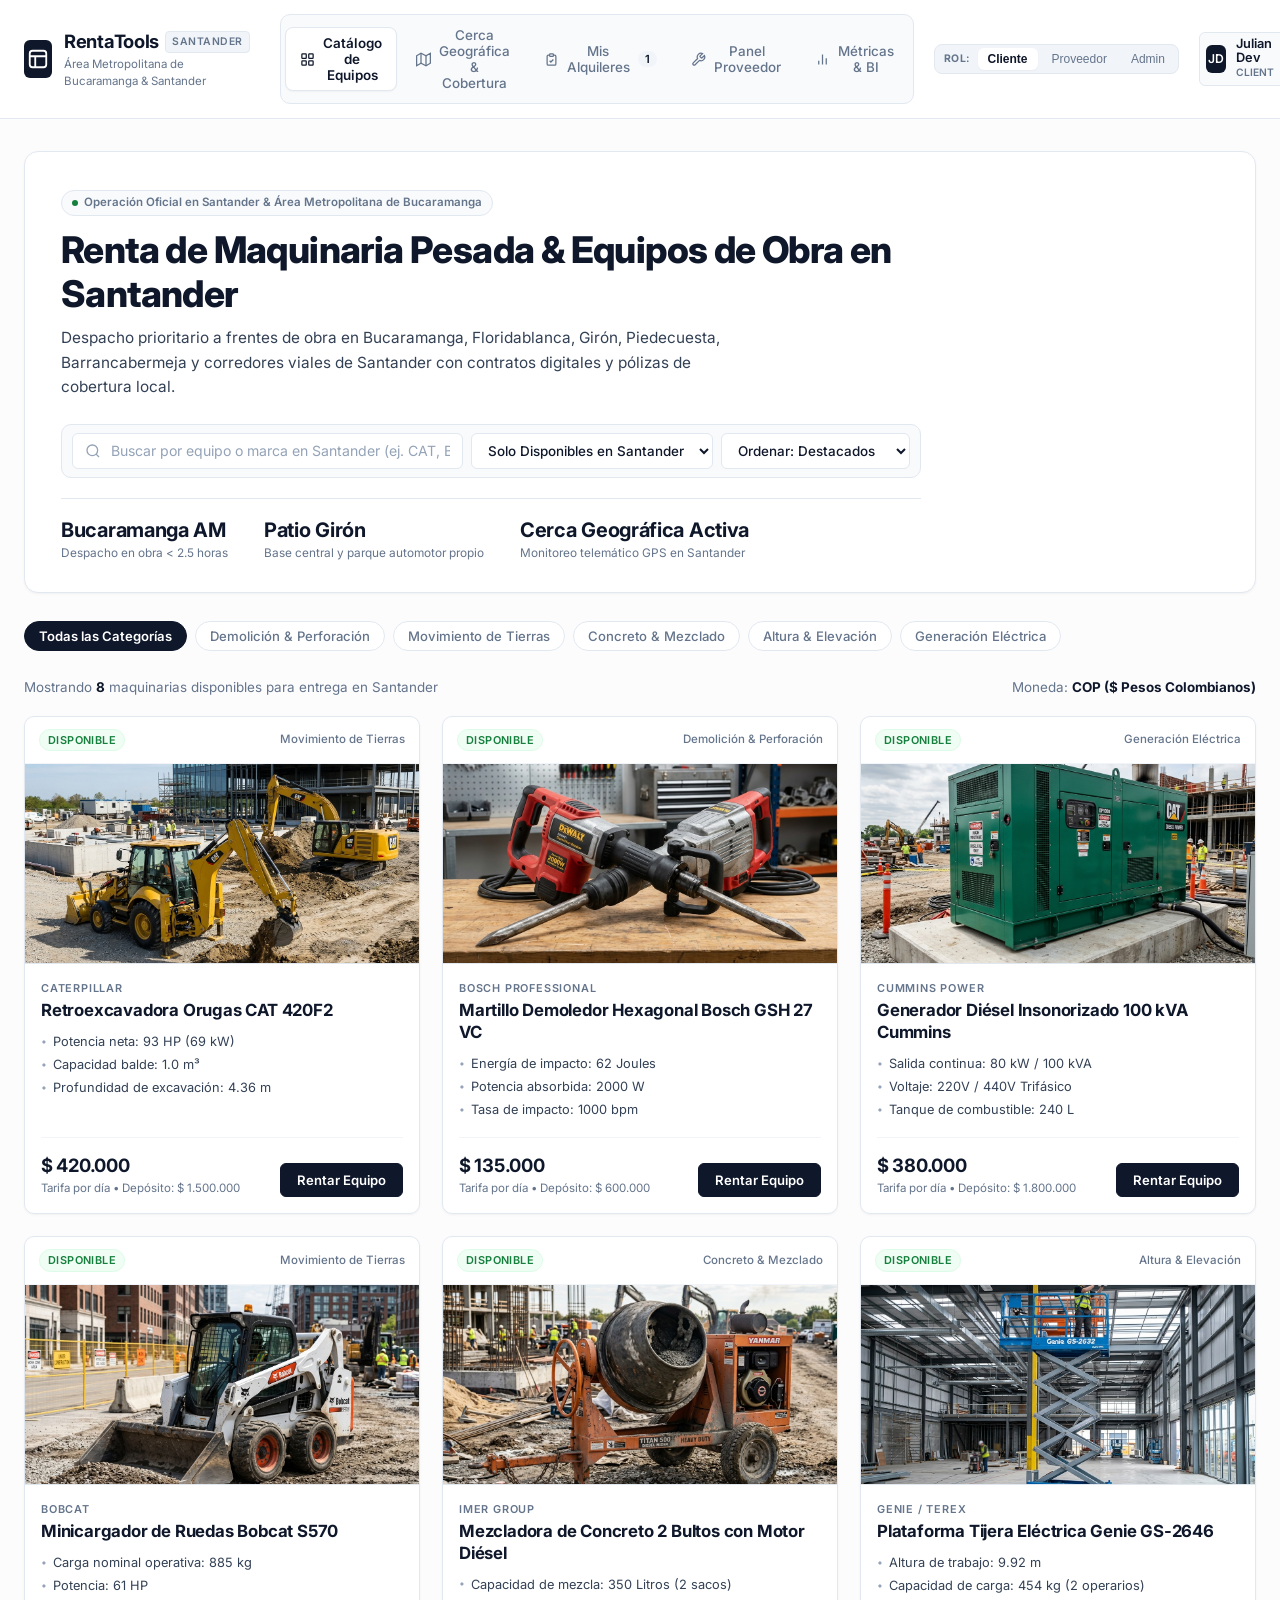
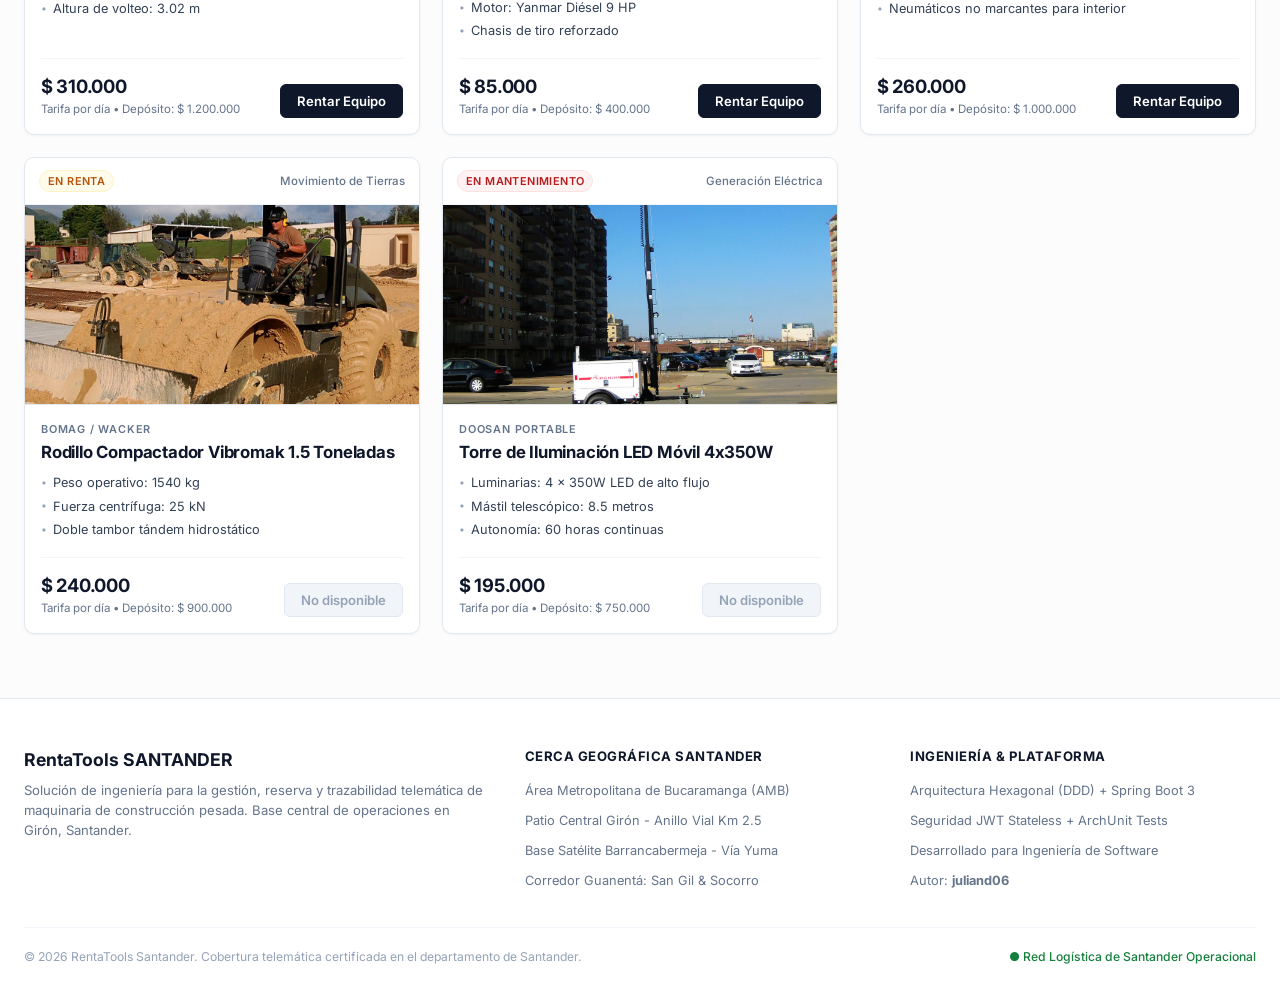
==== commit bf328917: "feat(ui): rediseño interactivo de cerca geográfica con Leaflet y optimización de gráficas con Chart." ====
--- a/infrastructure/src/main/resources/static/index.html
+++ b/infrastructure/src/main/resources/static/index.html
@@ -10,6 +10,7 @@
     <link rel="preconnect" href="https://fonts.googleapis.com">
     <link rel="preconnect" href="https://fonts.gstatic.com" crossorigin>
     <link href="https://fonts.googleapis.com/css2?family=Inter:wght@400;500;600;700;800&family=JetBrains+Mono:wght@400;600&display=swap" rel="stylesheet">
+    <link rel="stylesheet" href="vendor/leaflet/leaflet.css">
     <link rel="stylesheet" href="styles.css">
 </head>
 <body>
@@ -235,27 +236,27 @@
                     </div>
                 </div>
 
-                <!-- Tarjetas de Información Rápida de Zonas de Cobertura -->
+                <!-- Tarjetas de Información Rápida de Zonas de Cobertura (Interactiva) -->
                 <div class="coverage-zones-cards">
-                    <div class="zone-pill-card active-zone">
+                    <div class="zone-pill-card active-zone" data-zone="bga" style="cursor: pointer;" title="Clic para enfocar en AMB">
                         <span class="zone-tag">Zona Metropolitana 1</span>
                         <h4>Área Metropolitana de Bucaramanga</h4>
                         <p>Bucaramanga, Floridablanca, Girón, Piedecuesta.</p>
                         <span class="zone-meta">✓ Despacho express &lt; 2.5 h • Flete Bonificado</span>
                     </div>
-                    <div class="zone-pill-card">
+                    <div class="zone-pill-card" data-zone="lebrija" style="cursor: pointer;" title="Clic para enfocar en Lebrija">
                         <span class="zone-tag">Zona Aeroportuaria 1B</span>
                         <h4>Lebrija &amp; Corredor Palonegro</h4>
                         <p>Lebrija, Aeropuerto Palonegro, La Fortuna.</p>
                         <span class="zone-meta">✓ Despacho &lt; 3.5 h • Cobertura total</span>
                     </div>
-                    <div class="zone-pill-card">
+                    <div class="zone-pill-card" data-zone="barranca" style="cursor: pointer;" title="Clic para enfocar en Barrancabermeja">
                         <span class="zone-tag">Zona Industrial 2</span>
                         <h4>Magdalena Medio &amp; Barrancabermeja</h4>
                         <p>Barrancabermeja, El Centro, Lizama, Yuma.</p>
                         <span class="zone-meta">✓ Despacho pesado &lt; 6 h • Base satélite propia</span>
                     </div>
-                    <div class="zone-pill-card">
+                    <div class="zone-pill-card" data-zone="sangil" style="cursor: pointer;" title="Clic para enfocar en San Gil">
                         <span class="zone-tag">Zona Provincial 3</span>
                         <h4>Provincias Guanentá &amp; Comunera</h4>
                         <p>San Gil, Socorro, Barichara, Aratoca.</p>
@@ -266,108 +267,45 @@
                 <!-- Cuadrícula Principal: Mapa Interactivo de Santander & Simulador -->
                 <div class="geofence-main-grid">
                     
-                    <!-- Tarjeta del Mapa SVG de la Cerca Geográfica -->
+                    <!-- Tarjeta del Mapa Telemático de la Cerca Geográfica -->
                     <div class="glass-card geofence-map-card">
                         <div class="geofence-map-header">
                             <div>
                                 <h3 class="chart-title">Mapa Telemático de la Cerca Geográfica (Santander)</h3>
-                                <p class="chart-sub">Perímetro operativo delimitado y ubicación en vivo de la flota activa</p>
+                                <p class="chart-sub">Perímetro operativo delimitado en tiempo real con monitoreo GPS de maquinaria</p>
                             </div>
                             <span class="geofence-gps-live">
-                                <span class="pulse-dot"></span> GPS Live
+                                <span class="pulse-dot"></span> GPS Live • 5 Activos
                             </span>
                         </div>
 
-                        <!-- Visualización Cartográfica Vectorial Limpia de Santander -->
-                        <div class="geofence-svg-wrapper">
-                            <svg class="geofence-map-svg" viewBox="0 0 650 480" fill="none" xmlns="http://www.w3.org/2000/svg">
-                                <!-- Fondo sutil del departamento de Santander -->
-                                <path d="M70,80 L240,40 L420,50 L580,120 L610,240 L540,380 L440,440 L260,450 L110,400 L50,260 Z" class="map-dept-boundary" />
-                                
-                                <!-- Cerca Geográfica Perímetro Exterior (Línea punteada) -->
-                                <path d="M120,110 L280,70 L480,90 L550,210 L500,360 L380,410 L200,390 L100,280 Z" class="map-geofence-perimeter" />
-
-                                <!-- Perímetro Cerca 1: Área Metropolitana de Bucaramanga (Destacado) -->
-                                <ellipse cx="330" cy="220" rx="145" ry="110" class="map-amb-geofence-area" />
-                                <ellipse cx="330" cy="220" rx="145" ry="110" class="map-amb-geofence-stroke" />
-
-                                <!-- Conexiones viales principales de Santander -->
-                                <line x1="160" y1="210" x2="310" y2="220" class="map-highway" /> <!-- Barranca a Girón -->
-                                <line x1="310" y1="220" x2="340" y2="185" class="map-highway" /> <!-- Girón a Bmanga -->
-                                <line x1="340" y1="185" x2="360" y2="240" class="map-highway" /> <!-- Bmanga a Florida -->
-                                <line x1="360" y1="240" x2="375" y2="280" class="map-highway" /> <!-- Florida a Piedecuesta -->
-                                <line x1="375" y1="280" x2="430" y2="360" class="map-highway" /> <!-- Piedecuesta a San Gil -->
-
-                                <!-- Nodos de Municipios y Patios Logísticos -->
-                                <!-- Patio Central Girón -->
-                                <g class="map-node-hub" transform="translate(310, 220)">
-                                    <circle r="12" class="hub-pulse" />
-                                    <circle r="6" class="hub-center" />
-                                    <text x="12" y="4" class="map-hub-label">Girón (Patio Central - Anillo Vial)</text>
-                                </g>
-
-                                <!-- Bucaramanga -->
-                                <g class="map-node-city" transform="translate(345, 180)">
-                                    <circle r="5" class="city-dot" />
-                                    <text x="10" y="4" class="map-city-label">Bucaramanga (Cabecera / Centro)</text>
-                                </g>
-
-                                <!-- Floridablanca -->
-                                <g class="map-node-city" transform="translate(365, 235)">
-                                    <circle r="5" class="city-dot" />
-                                    <text x="10" y="4" class="map-city-label">Floridablanca (Cañaveral / Ruitoque)</text>
-                                </g>
-
-                                <!-- Piedecuesta -->
-                                <g class="map-node-city" transform="translate(375, 280)">
-                                    <circle r="5" class="city-dot" />
-                                    <text x="10" y="4" class="map-city-label">Piedecuesta (Guatiguará)</text>
-                                </g>
-
-                                <!-- Lebrija / Aeropuerto -->
-                                <g class="map-node-city" transform="translate(250, 195)">
-                                    <circle r="5" class="city-dot" />
-                                    <text x="-12" y="-8" class="map-city-label text-right">Lebrija (Palonegro)</text>
-                                </g>
-
-                                <!-- Barrancabermeja -->
-                                <g class="map-node-subhub" transform="translate(150, 210)">
-                                    <circle r="8" class="subhub-circle" />
-                                    <circle r="4" class="city-dot" />
-                                    <text x="-14" y="16" class="map-city-label text-right">Barrancabermeja (Yuma)</text>
-                                </g>
-
-                                <!-- San Gil -->
-                                <g class="map-node-city" transform="translate(435, 360)">
-                                    <circle r="5" class="city-dot" />
-                                    <text x="10" y="4" class="map-city-label">San Gil (Guanentá)</text>
-                                </g>
-
-                                <!-- Maquinaria con GPS activo en el AMB (Puntos verdes) -->
-                                <g class="map-fleet-marker" transform="translate(325, 205)">
-                                    <circle r="4" class="fleet-dot active-gps" />
-                                    <text x="7" y="-3" class="fleet-tag">CAT-420F2 (Girón)</text>
-                                </g>
-                                <g class="map-fleet-marker" transform="translate(355, 215)">
-                                    <circle r="4" class="fleet-dot active-gps" />
-                                    <text x="7" y="-3" class="fleet-tag">Bobcat-S570 (Florida)</text>
-                                </g>
-                                <g class="map-fleet-marker" transform="translate(335, 170)">
-                                    <circle r="4" class="fleet-dot active-gps" />
-                                    <text x="7" y="-3" class="fleet-tag">Bosch-GSH27 (Centro)</text>
-                                </g>
-                                <g class="map-fleet-marker" transform="translate(165, 200)">
-                                    <circle r="4" class="fleet-dot active-gps" />
-                                    <text x="7" y="-3" class="fleet-tag">Cummins-100kVA (Barranca)</text>
-                                </g>
-                            </svg>
+                        <!-- Barra de Herramientas del Mapa -->
+                        <div class="geofence-toolbar">
+                            <button type="button" class="geofence-tool-btn active" id="btn-map-amb">
+                                🎯 Centrar AMB
+                            </button>
+                            <button type="button" class="geofence-tool-btn" id="btn-map-giron">
+                                🏭 Patio Central Girón
+                            </button>
+                            <button type="button" class="geofence-tool-btn" id="btn-map-fleet">
+                                🚜 Ver Flota en Obra
+                            </button>
+                            <button type="button" class="geofence-tool-btn" id="btn-map-all">
+                                🗺️ Todo Santander
+                            </button>
+                        </div>
+
+                        <!-- Contenedor del Mapa Interactivo Leaflet -->
+                        <div class="geofence-map-container">
+                            <div id="geofence-leaflet-map"></div>
                         </div>
 
                         <!-- Leyenda del Mapa -->
                         <div class="geofence-map-legend">
-                            <div class="legend-chip"><span class="legend-color-box zone-amb-box"></span> Área Metropolitana (Flete Bonificado)</div>
-                            <div class="legend-chip"><span class="legend-color-box hub-box"></span> Patio Central de Despacho (Girón)</div>
-                            <div class="legend-chip"><span class="legend-color-box gps-box"></span> Flota Telemática GPS en Obra</div>
+                            <div class="legend-chip"><span class="legend-color-box zone-amb-box"></span> Cerca Principal AMB (Flete $0)</div>
+                            <div class="legend-chip"><span class="legend-color-box zone-outer-box"></span> Cerca Satélite Santander</div>
+                            <div class="legend-chip"><span class="legend-color-box hub-box"></span> Patio Central Girón (Anillo Vial)</div>
+                            <div class="legend-chip"><span class="legend-color-box gps-box"></span> Flota GPS Activa en Obra</div>
                         </div>
                     </div>
 
@@ -628,7 +566,7 @@
                 <!-- Gráficos de Negocio Claros y Visibles -->
                 <div class="charts-grid">
                     
-                    <!-- Gráfico 1: Barras Verticales Estructuradas -->
+                    <!-- Gráfico 1: Facturación por Categoría (Chart.js Bar Chart) -->
                     <div class="glass-card chart-card">
                         <div class="chart-header">
                             <div>
@@ -637,53 +575,46 @@
                             </div>
                             <span class="chart-tag">Últimos 30 días</span>
                         </div>
-                        <div class="bar-chart-container" id="bar-chart-container">
-                            <!-- Inyectado y estructurado vía JS con ejes y barras legibles -->
-                        </div>
-                    </div>
-
-                    <!-- Gráfico 2: Donut Circular con Centro de Datos -->
+                        <div class="chart-canvas-wrapper">
+                            <canvas id="bar-chart-canvas"></canvas>
+                        </div>
+                    </div>
+
+                    <!-- Gráfico 2: Estado del Parque de Maquinaria (Chart.js Doughnut) -->
                     <div class="glass-card chart-card">
                         <div class="chart-header">
                             <div>
                                 <h3 class="chart-title">Estado del Parque de Maquinaria</h3>
                                 <p class="chart-sub">Disponibilidad en patios de Santander</p>
                             </div>
-                            <span class="chart-tag">Patios AMB</span>
-                        </div>
-                        <div class="donut-chart-container">
-                            <div class="donut-svg-wrapper">
-                                <svg class="donut-svg" viewBox="0 0 200 200" id="donut-chart-svg">
-                                    <circle cx="100" cy="100" r="65" class="donut-bg" />
-                                    <circle cx="100" cy="100" r="65" class="donut-segment segment-available" id="donut-seg-available" />
-                                    <circle cx="100" cy="100" r="65" class="donut-segment segment-rented" id="donut-seg-rented" />
-                                    <circle cx="100" cy="100" r="65" class="donut-segment segment-maint" id="donut-seg-maint" />
-                                </svg>
-                                <div class="donut-center-info">
-                                    <strong class="donut-center-number">32</strong>
-                                    <span class="donut-center-label">Equipos Santander</span>
-                                </div>
-                            </div>
-                            <div class="donut-legend">
-                                <div class="legend-row"><span><span class="dot dot-available"></span> Disponible</span> <strong id="pct-available">78% (25 eq)</strong></div>
-                                <div class="legend-row"><span><span class="dot dot-rented"></span> En Renta</span> <strong id="pct-rented">16% (5 eq)</strong></div>
-                                <div class="legend-row"><span><span class="dot dot-maint"></span> Mantenimiento</span> <strong id="pct-maint">6% (2 eq)</strong></div>
-                            </div>
-                        </div>
-                    </div>
-                </div>
-
-                <!-- Gráfico 3 Adicional: Distribución Regional de Despacho en Santander -->
+                            <span class="chart-tag">32 Equipos en Flota</span>
+                        </div>
+                        <div class="chart-canvas-wrapper donut-canvas-box">
+                            <canvas id="donut-chart-canvas"></canvas>
+                            <div class="donut-center-overlay">
+                                <strong id="donut-stat-total">32</strong>
+                                <span>Equipos AMB</span>
+                            </div>
+                        </div>
+                        <div class="donut-legend-modern">
+                            <div class="legend-item-pill"><span class="pill-color avail"></span> Disponible: <strong id="pct-available">78% (25)</strong></div>
+                            <div class="legend-item-pill"><span class="pill-color rented"></span> En Renta: <strong id="pct-rented">16% (5)</strong></div>
+                            <div class="legend-item-pill"><span class="pill-color maint"></span> Taller: <strong id="pct-maint">6% (2)</strong></div>
+                        </div>
+                    </div>
+                </div>
+
+                <!-- Gráfico 3: Despacho y Actividad por Municipio en Santander -->
                 <div class="glass-card regional-distribution-card">
                     <div class="chart-header">
                         <div>
                             <h3 class="chart-title">Despacho y Actividad por Municipio en Santander</h3>
-                            <p class="chart-sub">Participación porcentual y maquinaria operando dentro del Área Metropolitana y provincias</p>
+                            <p class="chart-sub">Participación en facturación y maquinaria activa dentro del Área Metropolitana y provincias</p>
                         </div>
                         <span class="chart-tag">Operación Santander</span>
                     </div>
-                    <div class="regional-bars-list" id="santander-regional-bars">
-                        <!-- Inyectado vía JS -->
+                    <div class="chart-canvas-wrapper regional-chart-box">
+                        <canvas id="regional-chart-canvas"></canvas>
                     </div>
                 </div>
             </section>
@@ -911,6 +842,10 @@
     <!-- ================================================================= -->
     <div id="toast-container" class="toast-container" aria-live="polite"></div>
 
+    <!-- Librerías Vendor Locales (Sin dependencias externas) -->
+    <script src="vendor/chartjs/chart.min.js"></script>
+    <script src="vendor/leaflet/leaflet.js"></script>
+
     <!-- Scripts de la Aplicación -->
     <script src="app.js"></script>
 </body>
--- a/infrastructure/src/main/resources/static/vendor/leaflet/leaflet.css
+++ b/infrastructure/src/main/resources/static/vendor/leaflet/leaflet.css
@@ -0,0 +1,661 @@
+/* required styles */
+
+.leaflet-pane,
+.leaflet-tile,
+.leaflet-marker-icon,
+.leaflet-marker-shadow,
+.leaflet-tile-container,
+.leaflet-pane > svg,
+.leaflet-pane > canvas,
+.leaflet-zoom-box,
+.leaflet-image-layer,
+.leaflet-layer {
+	position: absolute;
+	left: 0;
+	top: 0;
+	}
+.leaflet-container {
+	overflow: hidden;
+	}
+.leaflet-tile,
+.leaflet-marker-icon,
+.leaflet-marker-shadow {
+	-webkit-user-select: none;
+	   -moz-user-select: none;
+	        user-select: none;
+	  -webkit-user-drag: none;
+	}
+/* Prevents IE11 from highlighting tiles in blue */
+.leaflet-tile::selection {
+	background: transparent;
+}
+/* Safari renders non-retina tile on retina better with this, but Chrome is worse */
+.leaflet-safari .leaflet-tile {
+	image-rendering: -webkit-optimize-contrast;
+	}
+/* hack that prevents hw layers "stretching" when loading new tiles */
+.leaflet-safari .leaflet-tile-container {
+	width: 1600px;
+	height: 1600px;
+	-webkit-transform-origin: 0 0;
+	}
+.leaflet-marker-icon,
+.leaflet-marker-shadow {
+	display: block;
+	}
+/* .leaflet-container svg: reset svg max-width decleration shipped in Joomla! (joomla.org) 3.x */
+/* .leaflet-container img: map is broken in FF if you have max-width: 100% on tiles */
+.leaflet-container .leaflet-overlay-pane svg {
+	max-width: none !important;
+	max-height: none !important;
+	}
+.leaflet-container .leaflet-marker-pane img,
+.leaflet-container .leaflet-shadow-pane img,
+.leaflet-container .leaflet-tile-pane img,
+.leaflet-container img.leaflet-image-layer,
+.leaflet-container .leaflet-tile {
+	max-width: none !important;
+	max-height: none !important;
+	width: auto;
+	padding: 0;
+	}
+
+.leaflet-container img.leaflet-tile {
+	/* See: https://bugs.chromium.org/p/chromium/issues/detail?id=600120 */
+	mix-blend-mode: plus-lighter;
+}
+
+.leaflet-container.leaflet-touch-zoom {
+	-ms-touch-action: pan-x pan-y;
+	touch-action: pan-x pan-y;
+	}
+.leaflet-container.leaflet-touch-drag {
+	-ms-touch-action: pinch-zoom;
+	/* Fallback for FF which doesn't support pinch-zoom */
+	touch-action: none;
+	touch-action: pinch-zoom;
+}
+.leaflet-container.leaflet-touch-drag.leaflet-touch-zoom {
+	-ms-touch-action: none;
+	touch-action: none;
+}
+.leaflet-container {
+	-webkit-tap-highlight-color: transparent;
+}
+.leaflet-container a {
+	-webkit-tap-highlight-color: rgba(51, 181, 229, 0.4);
+}
+.leaflet-tile {
+	filter: inherit;
+	visibility: hidden;
+	}
+.leaflet-tile-loaded {
+	visibility: inherit;
+	}
+.leaflet-zoom-box {
+	width: 0;
+	height: 0;
+	-moz-box-sizing: border-box;
+	     box-sizing: border-box;
+	z-index: 800;
+	}
+/* workaround for https://bugzilla.mozilla.org/show_bug.cgi?id=888319 */
+.leaflet-overlay-pane svg {
+	-moz-user-select: none;
+	}
+
+.leaflet-pane         { z-index: 400; }
+
+.leaflet-tile-pane    { z-index: 200; }
+.leaflet-overlay-pane { z-index: 400; }
+.leaflet-shadow-pane  { z-index: 500; }
+.leaflet-marker-pane  { z-index: 600; }
+.leaflet-tooltip-pane   { z-index: 650; }
+.leaflet-popup-pane   { z-index: 700; }
+
+.leaflet-map-pane canvas { z-index: 100; }
+.leaflet-map-pane svg    { z-index: 200; }
+
+.leaflet-vml-shape {
+	width: 1px;
+	height: 1px;
+	}
+.lvml {
+	behavior: url(#default#VML);
+	display: inline-block;
+	position: absolute;
+	}
+
+
+/* control positioning */
+
+.leaflet-control {
+	position: relative;
+	z-index: 800;
+	pointer-events: visiblePainted; /* IE 9-10 doesn't have auto */
+	pointer-events: auto;
+	}
+.leaflet-top,
+.leaflet-bottom {
+	position: absolute;
+	z-index: 1000;
+	pointer-events: none;
+	}
+.leaflet-top {
+	top: 0;
+	}
+.leaflet-right {
+	right: 0;
+	}
+.leaflet-bottom {
+	bottom: 0;
+	}
+.leaflet-left {
+	left: 0;
+	}
+.leaflet-control {
+	float: left;
+	clear: both;
+	}
+.leaflet-right .leaflet-control {
+	float: right;
+	}
+.leaflet-top .leaflet-control {
+	margin-top: 10px;
+	}
+.leaflet-bottom .leaflet-control {
+	margin-bottom: 10px;
+	}
+.leaflet-left .leaflet-control {
+	margin-left: 10px;
+	}
+.leaflet-right .leaflet-control {
+	margin-right: 10px;
+	}
+
+
+/* zoom and fade animations */
+
+.leaflet-fade-anim .leaflet-popup {
+	opacity: 0;
+	-webkit-transition: opacity 0.2s linear;
+	   -moz-transition: opacity 0.2s linear;
+	        transition: opacity 0.2s linear;
+	}
+.leaflet-fade-anim .leaflet-map-pane .leaflet-popup {
+	opacity: 1;
+	}
+.leaflet-zoom-animated {
+	-webkit-transform-origin: 0 0;
+	    -ms-transform-origin: 0 0;
+	        transform-origin: 0 0;
+	}
+svg.leaflet-zoom-animated {
+	will-change: transform;
+}
+
+.leaflet-zoom-anim .leaflet-zoom-animated {
+	-webkit-transition: -webkit-transform 0.25s cubic-bezier(0,0,0.25,1);
+	   -moz-transition:    -moz-transform 0.25s cubic-bezier(0,0,0.25,1);
+	        transition:         transform 0.25s cubic-bezier(0,0,0.25,1);
+	}
+.leaflet-zoom-anim .leaflet-tile,
+.leaflet-pan-anim .leaflet-tile {
+	-webkit-transition: none;
+	   -moz-transition: none;
+	        transition: none;
+	}
+
+.leaflet-zoom-anim .leaflet-zoom-hide {
+	visibility: hidden;
+	}
+
+
+/* cursors */
+
+.leaflet-interactive {
+	cursor: pointer;
+	}
+.leaflet-grab {
+	cursor: -webkit-grab;
+	cursor:    -moz-grab;
+	cursor:         grab;
+	}
+.leaflet-crosshair,
+.leaflet-crosshair .leaflet-interactive {
+	cursor: crosshair;
+	}
+.leaflet-popup-pane,
+.leaflet-control {
+	cursor: auto;
+	}
+.leaflet-dragging .leaflet-grab,
+.leaflet-dragging .leaflet-grab .leaflet-interactive,
+.leaflet-dragging .leaflet-marker-draggable {
+	cursor: move;
+	cursor: -webkit-grabbing;
+	cursor:    -moz-grabbing;
+	cursor:         grabbing;
+	}
+
+/* marker & overlays interactivity */
+.leaflet-marker-icon,
+.leaflet-marker-shadow,
+.leaflet-image-layer,
+.leaflet-pane > svg path,
+.leaflet-tile-container {
+	pointer-events: none;
+	}
+
+.leaflet-marker-icon.leaflet-interactive,
+.leaflet-image-layer.leaflet-interactive,
+.leaflet-pane > svg path.leaflet-interactive,
+svg.leaflet-image-layer.leaflet-interactive path {
+	pointer-events: visiblePainted; /* IE 9-10 doesn't have auto */
+	pointer-events: auto;
+	}
+
+/* visual tweaks */
+
+.leaflet-container {
+	background: #ddd;
+	outline-offset: 1px;
+	}
+.leaflet-container a {
+	color: #0078A8;
+	}
+.leaflet-zoom-box {
+	border: 2px dotted #38f;
+	background: rgba(255,255,255,0.5);
+	}
+
+
+/* general typography */
+.leaflet-container {
+	font-family: "Helvetica Neue", Arial, Helvetica, sans-serif;
+	font-size: 12px;
+	font-size: 0.75rem;
+	line-height: 1.5;
+	}
+
+
+/* general toolbar styles */
+
+.leaflet-bar {
+	box-shadow: 0 1px 5px rgba(0,0,0,0.65);
+	border-radius: 4px;
+	}
+.leaflet-bar a {
+	background-color: #fff;
+	border-bottom: 1px solid #ccc;
+	width: 26px;
+	height: 26px;
+	line-height: 26px;
+	display: block;
+	text-align: center;
+	text-decoration: none;
+	color: black;
+	}
+.leaflet-bar a,
+.leaflet-control-layers-toggle {
+	background-position: 50% 50%;
+	background-repeat: no-repeat;
+	display: block;
+	}
+.leaflet-bar a:hover,
+.leaflet-bar a:focus {
+	background-color: #f4f4f4;
+	}
+.leaflet-bar a:first-child {
+	border-top-left-radius: 4px;
+	border-top-right-radius: 4px;
+	}
+.leaflet-bar a:last-child {
+	border-bottom-left-radius: 4px;
+	border-bottom-right-radius: 4px;
+	border-bottom: none;
+	}
+.leaflet-bar a.leaflet-disabled {
+	cursor: default;
+	background-color: #f4f4f4;
+	color: #bbb;
+	}
+
+.leaflet-touch .leaflet-bar a {
+	width: 30px;
+	height: 30px;
+	line-height: 30px;
+	}
+.leaflet-touch .leaflet-bar a:first-child {
+	border-top-left-radius: 2px;
+	border-top-right-radius: 2px;
+	}
+.leaflet-touch .leaflet-bar a:last-child {
+	border-bottom-left-radius: 2px;
+	border-bottom-right-radius: 2px;
+	}
+
+/* zoom control */
+
+.leaflet-control-zoom-in,
+.leaflet-control-zoom-out {
+	font: bold 18px 'Lucida Console', Monaco, monospace;
+	text-indent: 1px;
+	}
+
+.leaflet-touch .leaflet-control-zoom-in, .leaflet-touch .leaflet-control-zoom-out  {
+	font-size: 22px;
+	}
+
+
+/* layers control */
+
+.leaflet-control-layers {
+	box-shadow: 0 1px 5px rgba(0,0,0,0.4);
+	background: #fff;
+	border-radius: 5px;
+	}
+.leaflet-control-layers-toggle {
+	background-image: url(images/layers.png);
+	width: 36px;
+	height: 36px;
+	}
+.leaflet-retina .leaflet-control-layers-toggle {
+	background-image: url(images/layers-2x.png);
+	background-size: 26px 26px;
+	}
+.leaflet-touch .leaflet-control-layers-toggle {
+	width: 44px;
+	height: 44px;
+	}
+.leaflet-control-layers .leaflet-control-layers-list,
+.leaflet-control-layers-expanded .leaflet-control-layers-toggle {
+	display: none;
+	}
+.leaflet-control-layers-expanded .leaflet-control-layers-list {
+	display: block;
+	position: relative;
+	}
+.leaflet-control-layers-expanded {
+	padding: 6px 10px 6px 6px;
+	color: #333;
+	background: #fff;
+	}
+.leaflet-control-layers-scrollbar {
+	overflow-y: scroll;
+	overflow-x: hidden;
+	padding-right: 5px;
+	}
+.leaflet-control-layers-selector {
+	margin-top: 2px;
+	position: relative;
+	top: 1px;
+	}
+.leaflet-control-layers label {
+	display: block;
+	font-size: 13px;
+	font-size: 1.08333em;
+	}
+.leaflet-control-layers-separator {
+	height: 0;
+	border-top: 1px solid #ddd;
+	margin: 5px -10px 5px -6px;
+	}
+
+/* Default icon URLs */
+.leaflet-default-icon-path { /* used only in path-guessing heuristic, see L.Icon.Default */
+	background-image: url(images/marker-icon.png);
+	}
+
+
+/* attribution and scale controls */
+
+.leaflet-container .leaflet-control-attribution {
+	background: #fff;
+	background: rgba(255, 255, 255, 0.8);
+	margin: 0;
+	}
+.leaflet-control-attribution,
+.leaflet-control-scale-line {
+	padding: 0 5px;
+	color: #333;
+	line-height: 1.4;
+	}
+.leaflet-control-attribution a {
+	text-decoration: none;
+	}
+.leaflet-control-attribution a:hover,
+.leaflet-control-attribution a:focus {
+	text-decoration: underline;
+	}
+.leaflet-attribution-flag {
+	display: inline !important;
+	vertical-align: baseline !important;
+	width: 1em;
+	height: 0.6669em;
+	}
+.leaflet-left .leaflet-control-scale {
+	margin-left: 5px;
+	}
+.leaflet-bottom .leaflet-control-scale {
+	margin-bottom: 5px;
+	}
+.leaflet-control-scale-line {
+	border: 2px solid #777;
+	border-top: none;
+	line-height: 1.1;
+	padding: 2px 5px 1px;
+	white-space: nowrap;
+	-moz-box-sizing: border-box;
+	     box-sizing: border-box;
+	background: rgba(255, 255, 255, 0.8);
+	text-shadow: 1px 1px #fff;
+	}
+.leaflet-control-scale-line:not(:first-child) {
+	border-top: 2px solid #777;
+	border-bottom: none;
+	margin-top: -2px;
+	}
+.leaflet-control-scale-line:not(:first-child):not(:last-child) {
+	border-bottom: 2px solid #777;
+	}
+
+.leaflet-touch .leaflet-control-attribution,
+.leaflet-touch .leaflet-control-layers,
+.leaflet-touch .leaflet-bar {
+	box-shadow: none;
+	}
+.leaflet-touch .leaflet-control-layers,
+.leaflet-touch .leaflet-bar {
+	border: 2px solid rgba(0,0,0,0.2);
+	background-clip: padding-box;
+	}
+
+
+/* popup */
+
+.leaflet-popup {
+	position: absolute;
+	text-align: center;
+	margin-bottom: 20px;
+	}
+.leaflet-popup-content-wrapper {
+	padding: 1px;
+	text-align: left;
+	border-radius: 12px;
+	}
+.leaflet-popup-content {
+	margin: 13px 24px 13px 20px;
+	line-height: 1.3;
+	font-size: 13px;
+	font-size: 1.08333em;
+	min-height: 1px;
+	}
+.leaflet-popup-content p {
+	margin: 17px 0;
+	margin: 1.3em 0;
+	}
+.leaflet-popup-tip-container {
+	width: 40px;
+	height: 20px;
+	position: absolute;
+	left: 50%;
+	margin-top: -1px;
+	margin-left: -20px;
+	overflow: hidden;
+	pointer-events: none;
+	}
+.leaflet-popup-tip {
+	width: 17px;
+	height: 17px;
+	padding: 1px;
+
+	margin: -10px auto 0;
+	pointer-events: auto;
+
+	-webkit-transform: rotate(45deg);
+	   -moz-transform: rotate(45deg);
+	    -ms-transform: rotate(45deg);
+	        transform: rotate(45deg);
+	}
+.leaflet-popup-content-wrapper,
+.leaflet-popup-tip {
+	background: white;
+	color: #333;
+	box-shadow: 0 3px 14px rgba(0,0,0,0.4);
+	}
+.leaflet-container a.leaflet-popup-close-button {
+	position: absolute;
+	top: 0;
+	right: 0;
+	border: none;
+	text-align: center;
+	width: 24px;
+	height: 24px;
+	font: 16px/24px Tahoma, Verdana, sans-serif;
+	color: #757575;
+	text-decoration: none;
+	background: transparent;
+	}
+.leaflet-container a.leaflet-popup-close-button:hover,
+.leaflet-container a.leaflet-popup-close-button:focus {
+	color: #585858;
+	}
+.leaflet-popup-scrolled {
+	overflow: auto;
+	}
+
+.leaflet-oldie .leaflet-popup-content-wrapper {
+	-ms-zoom: 1;
+	}
+.leaflet-oldie .leaflet-popup-tip {
+	width: 24px;
+	margin: 0 auto;
+
+	-ms-filter: "progid:DXImageTransform.Microsoft.Matrix(M11=0.70710678, M12=0.70710678, M21=-0.70710678, M22=0.70710678)";
+	filter: progid:DXImageTransform.Microsoft.Matrix(M11=0.70710678, M12=0.70710678, M21=-0.70710678, M22=0.70710678);
+	}
+
+.leaflet-oldie .leaflet-control-zoom,
+.leaflet-oldie .leaflet-control-layers,
+.leaflet-oldie .leaflet-popup-content-wrapper,
+.leaflet-oldie .leaflet-popup-tip {
+	border: 1px solid #999;
+	}
+
+
+/* div icon */
+
+.leaflet-div-icon {
+	background: #fff;
+	border: 1px solid #666;
+	}
+
+
+/* Tooltip */
+/* Base styles for the element that has a tooltip */
+.leaflet-tooltip {
+	position: absolute;
+	padding: 6px;
+	background-color: #fff;
+	border: 1px solid #fff;
+	border-radius: 3px;
+	color: #222;
+	white-space: nowrap;
+	-webkit-user-select: none;
+	-moz-user-select: none;
+	-ms-user-select: none;
+	user-select: none;
+	pointer-events: none;
+	box-shadow: 0 1px 3px rgba(0,0,0,0.4);
+	}
+.leaflet-tooltip.leaflet-interactive {
+	cursor: pointer;
+	pointer-events: auto;
+	}
+.leaflet-tooltip-top:before,
+.leaflet-tooltip-bottom:before,
+.leaflet-tooltip-left:before,
+.leaflet-tooltip-right:before {
+	position: absolute;
+	pointer-events: none;
+	border: 6px solid transparent;
+	background: transparent;
+	content: "";
+	}
+
+/* Directions */
+
+.leaflet-tooltip-bottom {
+	margin-top: 6px;
+}
+.leaflet-tooltip-top {
+	margin-top: -6px;
+}
+.leaflet-tooltip-bottom:before,
+.leaflet-tooltip-top:before {
+	left: 50%;
+	margin-left: -6px;
+	}
+.leaflet-tooltip-top:before {
+	bottom: 0;
+	margin-bottom: -12px;
+	border-top-color: #fff;
+	}
+.leaflet-tooltip-bottom:before {
+	top: 0;
+	margin-top: -12px;
+	margin-left: -6px;
+	border-bottom-color: #fff;
+	}
+.leaflet-tooltip-left {
+	margin-left: -6px;
+}
+.leaflet-tooltip-right {
+	margin-left: 6px;
+}
+.leaflet-tooltip-left:before,
+.leaflet-tooltip-right:before {
+	top: 50%;
+	margin-top: -6px;
+	}
+.leaflet-tooltip-left:before {
+	right: 0;
+	margin-right: -12px;
+	border-left-color: #fff;
+	}
+.leaflet-tooltip-right:before {
+	left: 0;
+	margin-left: -12px;
+	border-right-color: #fff;
+	}
+
+/* Printing */
+
+@media print {
+	/* Prevent printers from removing background-images of controls. */
+	.leaflet-control {
+		-webkit-print-color-adjust: exact;
+		print-color-adjust: exact;
+		}
+	}
--- a/infrastructure/src/main/resources/static/styles.css
+++ b/infrastructure/src/main/resources/static/styles.css
@@ -1377,9 +1377,86 @@
     background: var(--bg-surface-subtle);
     border: 1px solid var(--border-color);
     padding: 2px 8px;
+    border-radius: 4px;
+}
+
 /* --------------------------------------------------------------------------
-   Estilos de Gráficas de BI (Legibles, Nítidas y Estructuradas)
+   Estilos de Gráficas de BI (Modernas con Chart.js & Legibilidad Total)
    -------------------------------------------------------------------------- */
+.chart-canvas-wrapper {
+    position: relative;
+    width: 100%;
+    height: 260px;
+    display: flex;
+    align-items: center;
+    justify-content: center;
+}
+
+.donut-canvas-box {
+    position: relative;
+    height: 210px;
+}
+
+.donut-center-overlay {
+    position: absolute;
+    top: 50%;
+    left: 50%;
+    transform: translate(-50%, -50%);
+    display: flex;
+    flex-direction: column;
+    align-items: center;
+    justify-content: center;
+    pointer-events: none;
+    text-align: center;
+}
+
+.donut-center-overlay strong {
+    font-size: 1.85rem;
+    font-weight: 800;
+    color: var(--text-primary);
+    line-height: 1;
+}
+
+.donut-center-overlay span {
+    font-size: 0.7rem;
+    color: var(--text-muted);
+    font-weight: 600;
+    margin-top: 4px;
+}
+
+.donut-legend-modern {
+    display: flex;
+    justify-content: space-around;
+    gap: 10px;
+    margin-top: 14px;
+    padding-top: 12px;
+    border-top: 1px solid var(--border-subtle);
+    width: 100%;
+}
+
+.legend-item-pill {
+    display: flex;
+    align-items: center;
+    gap: 6px;
+    font-size: 0.78rem;
+    color: var(--text-secondary);
+}
+
+.legend-item-pill .pill-color {
+    width: 10px;
+    height: 10px;
+    border-radius: 3px;
+    display: inline-block;
+}
+
+.legend-item-pill .pill-color.avail { background: #10b981; }
+.legend-item-pill .pill-color.rented { background: #f59e0b; }
+.legend-item-pill .pill-color.maint { background: #64748b; }
+
+.regional-chart-box {
+    height: 230px;
+}
+
 .bar-chart-container {
     width: 100%;
     min-height: 250px;
@@ -1751,116 +1828,200 @@
     gap: 6px;
 }
 
-.geofence-svg-wrapper {
+.geofence-toolbar {
+    display: flex;
+    align-items: center;
+    gap: 8px;
+    flex-wrap: wrap;
+    margin-bottom: 12px;
+}
+
+.geofence-tool-btn {
+    font-size: 0.72rem;
+    font-weight: 600;
+    padding: 5px 12px;
+    border-radius: var(--radius-full);
+    border: 1px solid var(--border-color);
+    background: var(--bg-surface);
+    color: var(--text-secondary);
+    cursor: pointer;
+    transition: all 0.15s ease;
+    display: inline-flex;
+    align-items: center;
+    gap: 5px;
+}
+
+.geofence-tool-btn:hover, .geofence-tool-btn.active {
+    background: var(--brand-primary);
+    color: #ffffff;
+    border-color: var(--brand-primary);
+}
+
+.geofence-map-container {
     width: 100%;
-    height: 380px;
-    background: #fbfcfd;
+    height: 400px;
+    background: #f8fafc;
     border: 1px solid var(--border-color);
     border-radius: var(--radius-sm);
     overflow: hidden;
     position: relative;
-    display: flex;
-    align-items: center;
-    justify-content: center;
-}
-
-.geofence-map-svg {
+    box-shadow: inset 0 1px 3px rgba(0,0,0,0.03);
+}
+
+#geofence-leaflet-map {
     width: 100%;
     height: 100%;
-}
-
-/* Clases del Mapa SVG Santander */
-.map-dept-boundary {
-    fill: #f8fafc;
-    stroke: #cbd5e1;
-    stroke-width: 1.5;
-}
-
-.map-geofence-perimeter {
-    fill: none;
-    stroke: #94a3b8;
-    stroke-width: 1.5;
-    stroke-dasharray: 4 4;
-}
-
-.map-amb-geofence-area {
-    fill: rgba(34, 197, 94, 0.08);
-}
-
-.map-amb-geofence-stroke {
-    fill: none;
-    stroke: #16a34a;
-    stroke-width: 1.8;
-    stroke-dasharray: 6 3;
-}
-
-.map-highway {
-    stroke: #cbd5e1;
-    stroke-width: 2;
-    stroke-linecap: round;
-}
-
-.hub-pulse {
-    fill: rgba(15, 23, 42, 0.15);
-    animation: hubPulse 2s infinite ease-out;
-}
-
-@keyframes hubPulse {
-    0% { r: 6; opacity: 1; }
-    100% { r: 18; opacity: 0; }
-}
-
-.hub-center {
-    fill: var(--brand-primary);
-    stroke: #ffffff;
-    stroke-width: 2;
-}
-
-.city-dot {
-    fill: #475569;
-    stroke: #ffffff;
-    stroke-width: 1.5;
-}
-
-.subhub-circle {
-    fill: none;
-    stroke: #0284c7;
-    stroke-width: 1.5;
-    stroke-dasharray: 3 3;
-}
-
-.map-hub-label {
-    font-size: 11px;
+    z-index: 1;
+}
+
+/* Custom Leaflet Pulsing Markers & Beacons */
+.custom-hub-marker {
+    display: flex;
+    align-items: center;
+    justify-content: center;
+    position: relative;
+}
+
+.hub-pulse-ring {
+    position: absolute;
+    width: 32px;
+    height: 32px;
+    border-radius: 50%;
+    background: rgba(15, 23, 42, 0.25);
+    animation: hubPing 2s infinite ease-out;
+}
+
+.hub-core {
+    width: 14px;
+    height: 14px;
+    background: #0f172a;
+    border: 2.5px solid #ffffff;
+    border-radius: 50%;
+    box-shadow: 0 2px 6px rgba(0,0,0,0.35);
+    z-index: 2;
+}
+
+@keyframes hubPing {
+    0% { transform: scale(0.6); opacity: 1; }
+    100% { transform: scale(2); opacity: 0; }
+}
+
+.custom-fleet-marker {
+    display: flex;
+    align-items: center;
+    justify-content: center;
+    position: relative;
+    cursor: pointer;
+}
+
+.fleet-ping {
+    position: absolute;
+    width: 26px;
+    height: 26px;
+    border-radius: 50%;
+    background: rgba(16, 185, 129, 0.35);
+    animation: hubPing 1.8s infinite;
+}
+
+.fleet-core {
+    width: 12px;
+    height: 12px;
+    background: #10b981;
+    border: 2px solid #ffffff;
+    border-radius: 50%;
+    box-shadow: 0 1px 5px rgba(0,0,0,0.3);
+    z-index: 2;
+}
+
+.custom-dest-marker {
+    display: flex;
+    align-items: center;
+    justify-content: center;
+    position: relative;
+}
+
+.dest-pulse-ring {
+    position: absolute;
+    width: 34px;
+    height: 34px;
+    border-radius: 50%;
+    background: rgba(225, 29, 72, 0.35);
+    animation: hubPing 1.5s infinite;
+}
+
+.dest-core {
+    width: 14px;
+    height: 14px;
+    background: #e11d48;
+    border: 2px solid #ffffff;
+    border-radius: 50%;
+    box-shadow: 0 2px 6px rgba(0,0,0,0.4);
+    z-index: 2;
+}
+
+/* Leaflet Clean Industrial Popups */
+.leaflet-popup-content-wrapper {
+    background: #ffffff !important;
+    border: 1px solid var(--border-color) !important;
+    border-radius: 8px !important;
+    box-shadow: var(--shadow-modal) !important;
+    padding: 0 !important;
+}
+
+.leaflet-popup-content {
+    margin: 12px 14px !important;
+    line-height: 1.4 !important;
+    font-family: var(--font-sans) !important;
+}
+
+.leaflet-popup-tip {
+    background: #ffffff !important;
+}
+
+.geo-popup-title {
+    font-size: 0.85rem;
     font-weight: 700;
-    fill: var(--text-primary);
-    font-family: var(--font-sans);
-}
-
-.map-city-label {
-    font-size: 10px;
-    font-weight: 600;
-    fill: var(--text-secondary);
-    font-family: var(--font-sans);
-}
-
-.map-city-label.text-right {
-    text-anchor: end;
-}
-
-.fleet-dot.active-gps {
-    fill: var(--status-avail-text);
-    stroke: #ffffff;
-    stroke-width: 1.5;
-    animation: blinkGlow 1.8s infinite;
-}
-
-.fleet-tag {
-    font-size: 8.5px;
-    font-weight: 600;
-    fill: #059669;
+    color: var(--text-primary);
+    margin-bottom: 4px;
+    display: flex;
+    align-items: center;
+    gap: 6px;
+}
+
+.geo-popup-badge {
+    font-size: 0.64rem;
+    font-weight: 700;
+    padding: 1px 6px;
+    border-radius: 4px;
+    background: #dcfce7;
+    color: #166534;
+}
+
+.geo-popup-badge.badge-hub {
+    background: #e2e8f0;
+    color: #0f172a;
+}
+
+.geo-popup-badge.badge-dest {
+    background: #ffe4e6;
+    color: #9f1239;
+}
+
+.geo-popup-body {
+    font-size: 0.74rem;
+    color: var(--text-secondary);
+}
+
+.geo-popup-meta {
+    margin-top: 6px;
+    padding-top: 6px;
+    border-top: 1px solid #f1f5f9;
+    font-size: 0.7rem;
+    color: var(--text-muted);
     font-family: var(--font-mono);
 }
 
+/* Leyenda del Mapa */
 .geofence-map-legend {
     display: flex;
     gap: 16px;
@@ -1883,8 +2044,13 @@
 }
 
 .zone-amb-box {
-    background: rgba(34, 197, 94, 0.2);
-    border: 1px solid #16a34a;
+    background: rgba(16, 185, 129, 0.25);
+    border: 1px solid #10b981;
+}
+
+.zone-outer-box {
+    background: rgba(2, 132, 199, 0.2);
+    border: 1px dashed #0284c7;
 }
 
 .hub-box {
@@ -1893,6 +2059,10 @@
 
 .gps-box {
     background: var(--status-avail-text);
+}
+
+.route-box {
+    background: #0284c7;
 }
 
 /* Tarjeta Validadora de Geocerca */
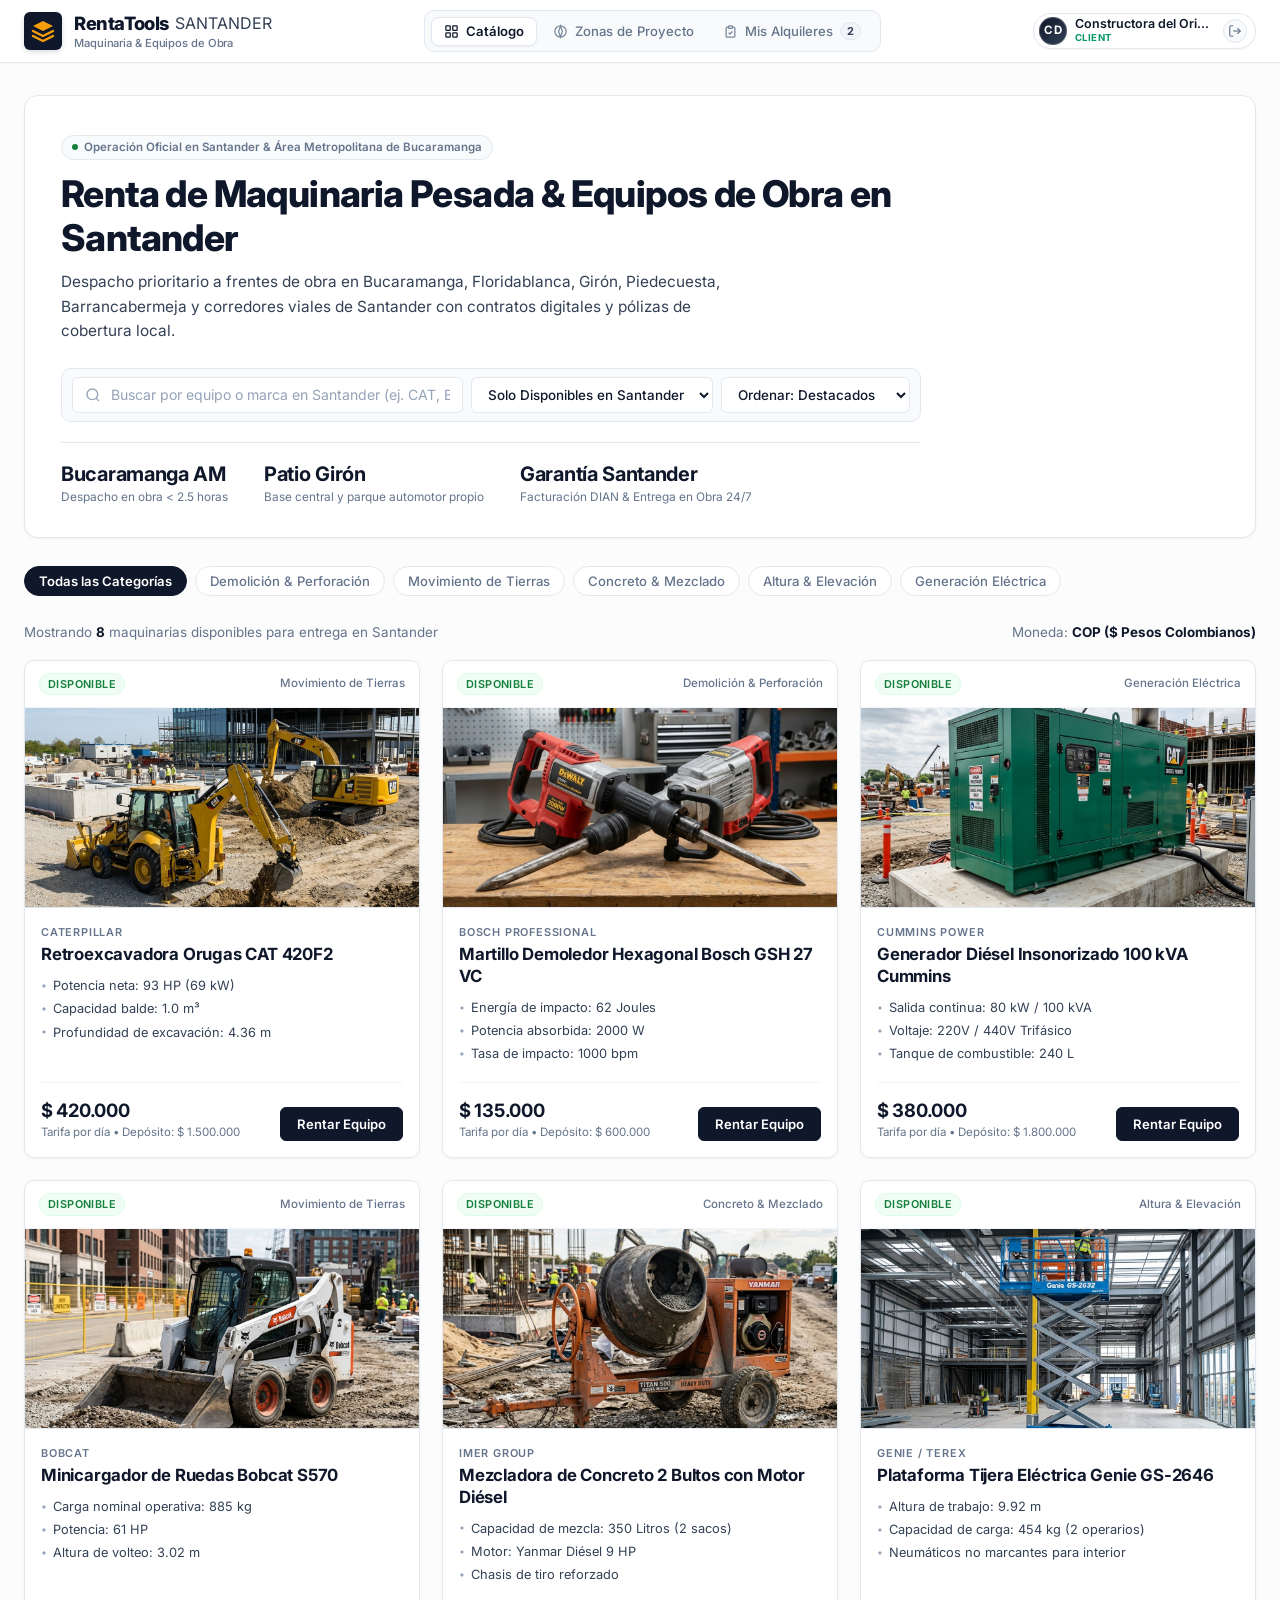
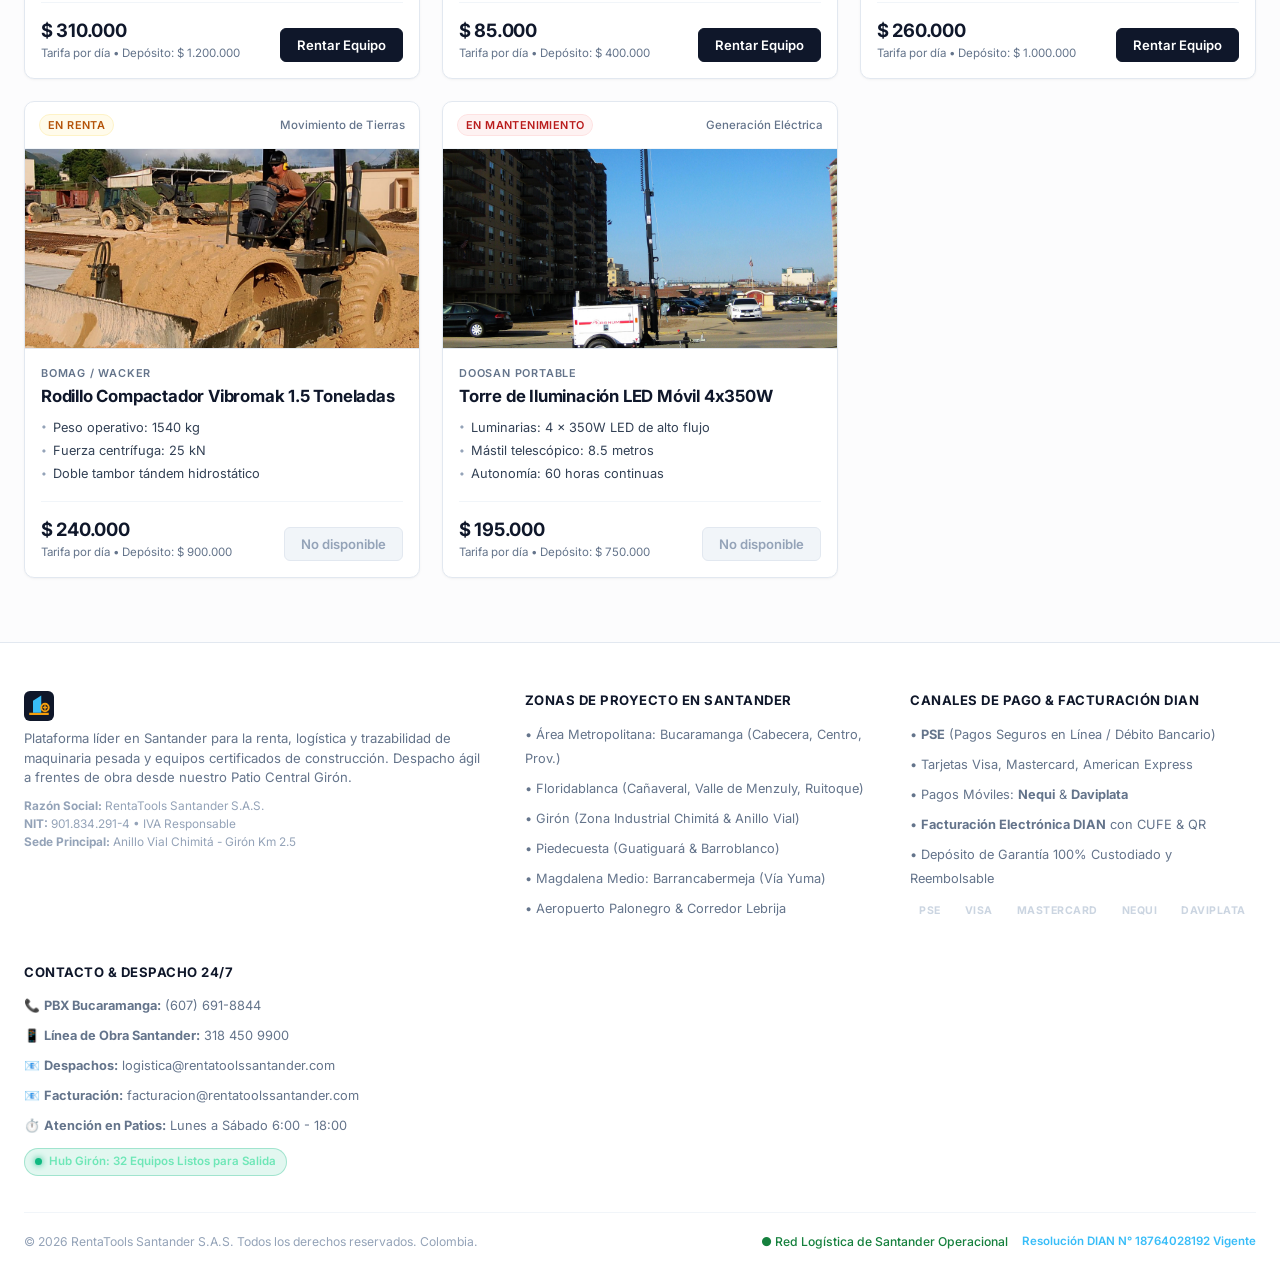
==== commit 9df38501: "feat: optimización integral de interfaz, mapa animado de Santander, pasarela de pago, factura DIAN y" ====
--- a/infrastructure/src/main/resources/static/index.html
+++ b/infrastructure/src/main/resources/static/index.html
@@ -3,14 +3,13 @@
 <head>
     <meta charset="UTF-8">
     <meta name="viewport" content="width=device-width, initial-scale=1.0">
-    <meta name="description" content="RentaTools Santander — Plataforma Profesional de Renta de Maquinaria y Equipos de Construcción. Cobertura oficial en el Área Metropolitana de Bucaramanga y Santander con cerca geográfica telemática.">
-    <meta name="theme-color" content="#ffffff">
-    <title>RentaTools Santander | Maquinaria y Equipos de Construcción</title>
+    <meta name="description" content="RentaTools Colombia — Plataforma Profesional de Renta de Maquinaria Pesada y Equipos de Construcción en Santander y el Área Metropolitana de Bucaramanga.">
+    <meta name="theme-color" content="#0f172a">
+    <title>RentaTools Santander | Renta de Maquinaria Pesada y Equipos de Construcción</title>
     <!-- Google Fonts: Inter & JetBrains Mono -->
     <link rel="preconnect" href="https://fonts.googleapis.com">
     <link rel="preconnect" href="https://fonts.gstatic.com" crossorigin>
-    <link href="https://fonts.googleapis.com/css2?family=Inter:wght@400;500;600;700;800&family=JetBrains+Mono:wght@400;600&display=swap" rel="stylesheet">
-    <link rel="stylesheet" href="vendor/leaflet/leaflet.css">
+    <link href="https://fonts.googleapis.com/css2?family=Inter:wght@400;500;600;700;800;900&family=JetBrains+Mono:wght@400;600;700&display=swap" rel="stylesheet">
     <link rel="stylesheet" href="styles.css">
 </head>
 <body>
@@ -20,92 +19,146 @@
     <!-- ================================================================= -->
     <div id="main-app" class="main-app-container">
 
-        <!-- NAVBAR PRINCIPAL -->
+        <!-- NAVBAR PRINCIPAL INDUSTRIAL & ERGONÓMICO -->
         <header class="app-header">
             <div class="header-inner">
-                <!-- Logotipo e Identidad Santander -->
-                <div class="brand-container" id="logo-refresh" style="cursor: pointer;" title="Ir al Catálogo">
+                <!-- Logotipo e Identidad Santander con Ícono de Maquinaria -->
+                <div class="brand-container" id="logo-refresh" style="cursor: pointer;" title="Ir al Catálogo de Maquinaria">
                     <div class="brand-logo-icon">
-                        <svg viewBox="0 0 24 24" width="22" height="22" fill="none" stroke="currentColor" stroke-width="2">
-                            <rect x="3" y="3" width="18" height="18" rx="3" stroke="#ffffff"/>
-                            <path d="M3 9h18M9 21V9" stroke="#ffffff"/>
+                        <svg viewBox="0 0 24 24" width="24" height="24" fill="none">
+                            <path d="M12 2L2 7L12 12L22 7L12 2Z" fill="#f59e0b"/>
+                            <path d="M2 17L12 22L22 17" stroke="#f59e0b" stroke-width="2.5" stroke-linecap="round" stroke-linejoin="round"/>
+                            <path d="M2 12L12 17L22 12" stroke="#f59e0b" stroke-width="2.5" stroke-linecap="round" stroke-linejoin="round"/>
                         </svg>
                     </div>
                     <div class="brand-text-block">
-                        <span class="brand-title">RentaTools <span class="brand-accent">SANTANDER</span></span>
-                        <span class="brand-tagline">Área Metropolitana de Bucaramanga &amp; Santander</span>
-                    </div>
-                </div>
-
-                <!-- Enlaces de Navegación -->
-                <nav class="app-nav" aria-label="Navegación Principal">
-                    <button class="nav-tab active" data-target="section-catalog">
-                        <span class="nav-icon">
-                            <svg width="15" height="15" viewBox="0 0 24 24" fill="none" stroke="currentColor" stroke-width="2">
-                                <rect x="3" y="3" width="7" height="7" rx="1"/>
-                                <rect x="14" y="3" width="7" height="7" rx="1"/>
-                                <rect x="3" y="14" width="7" height="7" rx="1"/>
-                                <rect x="14" y="14" width="7" height="7" rx="1"/>
-                            </svg>
-                        </span> Catálogo de Equipos
+                        <div class="brand-title-row">
+                            <span class="brand-title">RentaTools</span>
+                            <span class="brand-badge-colombia">SANTANDER</span>
+                        </div>
+                        <span class="brand-tagline">Maquinaria &amp; Equipos de Obra</span>
+                    </div>
+                </div>
+
+                <!-- Enlaces de Navegación Segmentados por UX -->
+                <nav class="app-nav" id="main-nav-bar" aria-label="Navegación Principal">
+                    <!-- Cluster 1: Operaciones de Renta (Visible para Clientes) -->
+                    <div class="nav-cluster nav-cluster-client" role="group" aria-label="Servicios de Alquiler">
+                        <button class="nav-tab active" data-target="section-catalog" id="tab-catalog" title="Explorar catálogo de maquinaria pesada y herramientas">
+                            <span class="nav-icon">
+                                <svg width="15" height="15" viewBox="0 0 24 24" fill="none" stroke="currentColor" stroke-width="2">
+                                    <rect x="3" y="3" width="7" height="7" rx="1"/>
+                                    <rect x="14" y="3" width="7" height="7" rx="1"/>
+                                    <rect x="3" y="14" width="7" height="7" rx="1"/>
+                                    <rect x="14" y="14" width="7" height="7" rx="1"/>
+                                </svg>
+                            </span>
+                            <span class="nav-text">Catálogo</span>
+                        </button>
+                        <button class="nav-tab" data-target="section-coverage" id="tab-coverage" title="Mapa interactivo y zonas de proyecto en Santander">
+                            <span class="nav-icon">
+                                <svg width="15" height="15" viewBox="0 0 24 24" fill="none" stroke="currentColor" stroke-width="2">
+                                    <circle cx="12" cy="12" r="9"/>
+                                    <polygon points="12 3 15 12 12 21 9 12 12 3"/>
+                                </svg>
+                            </span>
+                            <span class="nav-text">Zonas de Proyecto</span>
+                        </button>
+                        <button class="nav-tab" data-target="section-client-rentals" id="tab-my-rentals" title="Mis contratos, pedidos y facturas">
+                            <span class="nav-icon">
+                                <svg width="15" height="15" viewBox="0 0 24 24" fill="none" stroke="currentColor" stroke-width="2">
+                                    <path d="M9 5H7a2 2 0 00-2 2v12a2 2 0 002 2h10a2 2 0 002-2V7a2 2 0 00-2-2h-2"/>
+                                    <rect x="9" y="3" width="6" height="4" rx="1"/>
+                                    <path d="M9 14l2 2 4-4"/>
+                                </svg>
+                            </span>
+                            <span class="nav-text">Mis Alquileres</span>
+                            <span class="badge-count" id="active-rentals-count">1</span>
+                        </button>
+                    </div>
+
+                    <!-- Divisor visual -->
+                    <div class="nav-cluster-separator" id="nav-divider-pro" aria-hidden="true"></div>
+
+                    <!-- Cluster 2: Portales de Negocio (Exclusivos para Proveedor y Admin) -->
+                    <div class="nav-cluster nav-cluster-pro" id="nav-cluster-pro" role="group" aria-label="Portales de Negocio">
+                        <button class="nav-tab nav-tab-pro" data-target="section-provider" id="tab-provider" title="Panel para propietarios: Gestión de flota y maquinaria">
+                            <span class="nav-icon">
+                                <svg width="15" height="15" viewBox="0 0 24 24" fill="none" stroke="currentColor" stroke-width="2">
+                                    <path d="M14.7 6.3a1 1 0 000 1.4l1.6 1.6a1 1 0 001.4 0l3.77-3.77a6 6 0 01-7.94 7.94l-6.91 6.91a2.12 2.12 0 01-3-3l6.91-6.91a6 6 0 017.94-7.94l-3.76 3.76z"/>
+                                </svg>
+                            </span>
+                            <span class="nav-text">Proveedor</span>
+                            <span class="nav-badge-pro">Flota</span>
+                        </button>
+                        <button class="nav-tab nav-tab-pro" data-target="section-analytics" id="tab-analytics" title="Tablero Ejecutivo de Analítica &amp; BI (Solo Administrador)">
+                            <span class="nav-icon">
+                                <svg width="15" height="15" viewBox="0 0 24 24" fill="none" stroke="currentColor" stroke-width="2">
+                                    <path d="M18 20V10M12 20V4M6 20v-6"/>
+                                </svg>
+                            </span>
+                            <span class="nav-text">Métricas &amp; BI</span>
+                            <span class="nav-badge-pro">Admin</span>
+                        </button>
+                    </div>
+                </nav>
+
+                <!-- Herramientas y Acciones Derechas -->
+                <div class="header-right-tools">
+                    <!-- Acciones de Usuario & Autenticación -->
+                    <div class="header-user-actions">
+                        <div id="auth-guest-box" class="auth-guest-box">
+                            <button id="btn-open-login" class="btn-auth-login" title="Acceder con tu cuenta">
+                                <svg width="14" height="14" viewBox="0 0 24 24" fill="none" stroke="currentColor" stroke-width="2">
+                                    <path d="M15 3h4a2 2 0 0 1 2 2v14a2 2 0 0 1-2 2h-4"/>
+                                    <polyline points="10 17 15 12 10 7"/>
+                                    <line x1="15" y1="12" x2="3" y2="12"/>
+                                </svg>
+                                <span>Iniciar Sesión</span>
+                            </button>
+                            <button id="btn-open-register" class="btn-auth-register" title="Crear nueva cuenta (Cliente o Proveedor)">
+                                <svg width="14" height="14" viewBox="0 0 24 24" fill="none" stroke="currentColor" stroke-width="2">
+                                    <path d="M16 21v-2a4 4 0 0 0-4-4H5a4 4 0 0 0-4 4v2"/>
+                                    <circle cx="8.5" cy="7" r="4"/>
+                                    <line x1="20" y1="8" x2="20" y2="14"/>
+                                    <line x1="23" y1="11" x2="17" y2="11"/>
+                                </svg>
+                                <span>Registrarse</span>
+                            </button>
+                        </div>
+
+                        <div id="auth-user-box" class="auth-user-box hidden" title="Sesión activa">
+                            <div class="user-avatar-badge" id="user-avatar">RT</div>
+                            <div class="user-meta">
+                                <span class="user-name" id="user-display-name">Usuario</span>
+                                <span class="user-role-pill" id="user-role-badge">CLIENTE</span>
+                            </div>
+                            <button id="btn-logout" class="btn-icon-logout" title="Cerrar sesión" aria-label="Cerrar sesión">
+                                <svg width="14" height="14" viewBox="0 0 24 24" fill="none" stroke="currentColor" stroke-width="2">
+                                    <path d="M9 21H5a2 2 0 0 1-2-2V5a2 2 0 0 1 2-2h4"/>
+                                    <polyline points="16 17 21 12 16 7"/>
+                                    <line x1="21" y1="12" x2="9" y2="12"/>
+                                </svg>
+                            </button>
+                        </div>
+                    </div>
+
+                    <!-- Botón Hamburguesa Responsive -->
+                    <button class="btn-mobile-toggle" id="btn-mobile-toggle" aria-label="Menú principal" aria-expanded="false">
+                        <span class="hamburger-bar"></span>
+                        <span class="hamburger-bar"></span>
+                        <span class="hamburger-bar"></span>
                     </button>
-                    <button class="nav-tab" data-target="section-coverage" id="tab-coverage">
-                        <span class="nav-icon">
-                            <svg width="15" height="15" viewBox="0 0 24 24" fill="none" stroke="currentColor" stroke-width="2">
-                                <polygon points="1 6 1 22 8 18 16 22 23 18 23 2 16 6 8 2 1 6"/>
-                                <line x1="8" y1="2" x2="8" y2="18"/>
-                                <line x1="16" y1="6" x2="16" y2="22"/>
-                            </svg>
-                        </span> Cerca Geográfica &amp; Cobertura
-                    </button>
-                    <button class="nav-tab" data-target="section-client-rentals" id="tab-my-rentals">
-                        <span class="nav-icon">
-                            <svg width="15" height="15" viewBox="0 0 24 24" fill="none" stroke="currentColor" stroke-width="2">
-                                <path d="M9 5H7a2 2 0 00-2 2v12a2 2 0 002 2h10a2 2 0 002-2V7a2 2 0 00-2-2h-2"/>
-                                <rect x="9" y="3" width="6" height="4" rx="1"/>
-                                <path d="M9 14l2 2 4-4"/>
-                            </svg>
-                        </span> Mis Alquileres <span class="badge-count" id="active-rentals-count">1</span>
-                    </button>
-                    <button class="nav-tab" data-target="section-provider" id="tab-provider">
-                        <span class="nav-icon">
-                            <svg width="15" height="15" viewBox="0 0 24 24" fill="none" stroke="currentColor" stroke-width="2">
-                                <path d="M14.7 6.3a1 1 0 000 1.4l1.6 1.6a1 1 0 001.4 0l3.77-3.77a6 6 0 01-7.94 7.94l-6.91 6.91a2.12 2.12 0 01-3-3l6.91-6.91a6 6 0 017.94-7.94l-3.76 3.76z"/>
-                            </svg>
-                        </span> Panel Proveedor
-                    </button>
-                    <button class="nav-tab" data-target="section-analytics" id="tab-analytics">
-                        <span class="nav-icon">
-                            <svg width="15" height="15" viewBox="0 0 24 24" fill="none" stroke="currentColor" stroke-width="2">
-                                <path d="M18 20V10M12 20V4M6 20v-6"/>
-                            </svg>
-                        </span> Métricas &amp; BI
-                    </button>
-                </nav>
-
-                <!-- Barra de Roles Rápida para Demostración -->
-                <div class="role-selector-bar" title="Cambiar rol activo para demostración">
-                    <span class="role-selector-label">ROL:</span>
-                    <button class="role-chip active" data-role="CLIENT" id="role-client-btn">Cliente</button>
-                    <button class="role-chip" data-role="PROVIDER" id="role-provider-btn">Proveedor</button>
-                    <button class="role-chip" data-role="ADMIN" id="role-admin-btn">Admin</button>
-                </div>
-
-                <!-- Acciones de Usuario & Autenticación -->
-                <div class="header-user-actions">
-                    <div id="auth-guest-box" class="auth-guest-box">
-                        <button id="btn-open-login" class="btn-auth-login">Iniciar Sesión</button>
-                        <button id="btn-open-register" class="btn-auth-register">Registrarse</button>
-                    </div>
-
-                    <div id="auth-user-box" class="auth-user-box hidden">
-                        <div class="user-avatar-badge" id="user-avatar">JD</div>
-                        <div class="user-meta">
-                            <span class="user-name" id="user-display-name">Julian Dev</span>
-                            <span class="user-role-pill" id="user-role-badge">CLIENTE</span>
-                        </div>
-                        <button id="btn-logout" class="btn-icon-logout" title="Cerrar sesión" aria-label="Cerrar sesión">✕</button>
-                    </div>
+                </div>
+            </div>
+
+            <!-- Menú Desplegable Móvil -->
+            <div class="mobile-nav-panel" id="mobile-nav-panel" aria-hidden="true">
+                <div class="mobile-nav-content">
+                    <div class="mobile-group-title">Operaciones de Renta</div>
+                    <div class="mobile-nav-cluster" id="mobile-cluster-ops"></div>
+                    <div class="mobile-group-title" id="mobile-title-biz">Portales de Negocio</div>
+                    <div class="mobile-nav-cluster" id="mobile-cluster-biz"></div>
                 </div>
             </div>
         </header>
@@ -168,8 +221,8 @@
                                 <span class="stat-text">Base central y parque automotor propio</span>
                             </div>
                             <div class="stat-item">
-                                <span class="stat-number">Cerca Geográfica Activa</span>
-                                <span class="stat-text">Monitoreo telemático GPS en Santander</span>
+                                <span class="stat-number">Garantía Santander</span>
+                                <span class="stat-text">Facturación DIAN &amp; Entrega en Obra 24/7</span>
                             </div>
                         </div>
                     </div>
@@ -216,157 +269,266 @@
             </section>
 
             <!-- ============================================================= -->
-            <!-- SECCIÓN 2: CERCA GEOGRÁFICA & RED LOGÍSTICA SANTANDER        -->
+            <!-- SECCIÓN 2: MAPA ANIMADO DE ZONAS DE PROYECTO & LOGÍSTICA       -->
             <!-- ============================================================= -->
             <section id="section-coverage" class="content-section">
                 <div class="section-header">
                     <div>
                         <h2 class="section-title">
                             <svg width="20" height="20" viewBox="0 0 24 24" fill="none" stroke="currentColor" stroke-width="2">
-                                <polygon points="1 6 1 22 8 18 16 22 23 18 23 2 16 6 8 2 1 6"/>
-                                <line x1="8" y1="2" x2="8" y2="18"/>
-                                <line x1="16" y1="6" x2="16" y2="22"/>
-                            </svg>
-                            Cerca Geográfica &amp; Red Logística Santander
+                                <circle cx="12" cy="12" r="9"/>
+                                <polygon points="12 3 15 12 12 21 9 12 12 3"/>
+                            </svg>
+                            Zonas de Proyecto &amp; Logística de Despacho (Santander)
                         </h2>
-                        <p class="section-desc">Delimitación telemática del perímetro operativo con centros de despacho en Girón, Floridablanca y Barrancabermeja.</p>
+                        <p class="section-desc">Visualización interactiva y animada de las obras activas, centros de despacho en camabaja y cobertura en el departamento de Santander.</p>
                     </div>
                     <div class="geofence-live-badge">
-                        <span class="pulse-indicator"></span> Cerca Geográfica Activa • 100% Monitoreo GPS
-                    </div>
-                </div>
-
-                <!-- Tarjetas de Información Rápida de Zonas de Cobertura (Interactiva) -->
-                <div class="coverage-zones-cards">
-                    <div class="zone-pill-card active-zone" data-zone="bga" style="cursor: pointer;" title="Clic para enfocar en AMB">
-                        <span class="zone-tag">Zona Metropolitana 1</span>
-                        <h4>Área Metropolitana de Bucaramanga</h4>
-                        <p>Bucaramanga, Floridablanca, Girón, Piedecuesta.</p>
-                        <span class="zone-meta">✓ Despacho express &lt; 2.5 h • Flete Bonificado</span>
-                    </div>
-                    <div class="zone-pill-card" data-zone="lebrija" style="cursor: pointer;" title="Clic para enfocar en Lebrija">
-                        <span class="zone-tag">Zona Aeroportuaria 1B</span>
-                        <h4>Lebrija &amp; Corredor Palonegro</h4>
-                        <p>Lebrija, Aeropuerto Palonegro, La Fortuna.</p>
-                        <span class="zone-meta">✓ Despacho &lt; 3.5 h • Cobertura total</span>
-                    </div>
-                    <div class="zone-pill-card" data-zone="barranca" style="cursor: pointer;" title="Clic para enfocar en Barrancabermeja">
-                        <span class="zone-tag">Zona Industrial 2</span>
-                        <h4>Magdalena Medio &amp; Barrancabermeja</h4>
-                        <p>Barrancabermeja, El Centro, Lizama, Yuma.</p>
-                        <span class="zone-meta">✓ Despacho pesado &lt; 6 h • Base satélite propia</span>
-                    </div>
-                    <div class="zone-pill-card" data-zone="sangil" style="cursor: pointer;" title="Clic para enfocar en San Gil">
-                        <span class="zone-tag">Zona Provincial 3</span>
-                        <h4>Provincias Guanentá &amp; Comunera</h4>
-                        <p>San Gil, Socorro, Barichara, Aratoca.</p>
-                        <span class="zone-meta">✓ Despacho programado &lt; 8 h • Camabaja certificada</span>
-                    </div>
-                </div>
-
-                <!-- Cuadrícula Principal: Mapa Interactivo de Santander & Simulador -->
-                <div class="geofence-main-grid">
+                        <span class="pulse-indicator"></span> 5 Frentes Activos • Despacho Inmediato 24/7
+                    </div>
+                </div>
+
+                <!-- Cuadrícula Principal del Mapa Animado de Proyectos -->
+                <div class="project-map-layout">
                     
-                    <!-- Tarjeta del Mapa Telemático de la Cerca Geográfica -->
-                    <div class="glass-card geofence-map-card">
-                        <div class="geofence-map-header">
+                    <!-- Tarjeta del Mapa Vectorial Animado (Sin APIs externas, 100% fluido) -->
+                    <div class="glass-card project-radar-card">
+                        <div class="radar-card-header">
                             <div>
-                                <h3 class="chart-title">Mapa Telemático de la Cerca Geográfica (Santander)</h3>
-                                <p class="chart-sub">Perímetro operativo delimitado en tiempo real con monitoreo GPS de maquinaria</p>
-                            </div>
-                            <span class="geofence-gps-live">
-                                <span class="pulse-dot"></span> GPS Live • 5 Activos
-                            </span>
-                        </div>
-
-                        <!-- Barra de Herramientas del Mapa -->
-                        <div class="geofence-toolbar">
-                            <button type="button" class="geofence-tool-btn active" id="btn-map-amb">
-                                🎯 Centrar AMB
-                            </button>
-                            <button type="button" class="geofence-tool-btn" id="btn-map-giron">
-                                🏭 Patio Central Girón
-                            </button>
-                            <button type="button" class="geofence-tool-btn" id="btn-map-fleet">
-                                🚜 Ver Flota en Obra
-                            </button>
-                            <button type="button" class="geofence-tool-btn" id="btn-map-all">
-                                🗺️ Todo Santander
-                            </button>
-                        </div>
-
-                        <!-- Contenedor del Mapa Interactivo Leaflet -->
-                        <div class="geofence-map-container">
-                            <div id="geofence-leaflet-map"></div>
-                        </div>
-
-                        <!-- Leyenda del Mapa -->
-                        <div class="geofence-map-legend">
-                            <div class="legend-chip"><span class="legend-color-box zone-amb-box"></span> Cerca Principal AMB (Flete $0)</div>
-                            <div class="legend-chip"><span class="legend-color-box zone-outer-box"></span> Cerca Satélite Santander</div>
-                            <div class="legend-chip"><span class="legend-color-box hub-box"></span> Patio Central Girón (Anillo Vial)</div>
-                            <div class="legend-chip"><span class="legend-color-box gps-box"></span> Flota GPS Activa en Obra</div>
-                        </div>
-                    </div>
-
-                    <!-- Tarjeta Validadora de Cobertura en Vivo -->
-                    <div class="glass-card geofence-validator-card">
-                        <h3 class="chart-title">Validador de Entrega en Santander</h3>
-                        <p class="chart-sub">Comprueba la viabilidad de despacho y tiempo de llegada a tu frente de obra</p>
-
-                        <div class="validator-controls">
-                            <div class="form-field">
-                                <label for="geofence-municipality-select">Selecciona Municipio o Sector de Obra *</label>
-                                <select id="geofence-municipality-select" class="custom-select">
-                                    <option value="bga" selected>Bucaramanga (Cabecera, Centro, Provenza, Norte)</option>
-                                    <option value="florida">Floridablanca (Cañaveral, Menzuly, Ruitoque, El Bosque)</option>
-                                    <option value="giron">Girón (Parque Industrial Chimitá, El Poblado, Rincón)</option>
-                                    <option value="piede">Piedecuesta (Guatiguará, Barroblanco, La Cantera)</option>
-                                    <option value="lebrija">Lebrija (Aeropuerto Palonegro, La Fortuna)</option>
-                                    <option value="barranca">Barrancabermeja (Sector Petroquímico, Yuma, Galán)</option>
-                                    <option value="sangil">San Gil &amp; Socorro (Provincia Guanentá / Comunera)</option>
-                                </select>
-                            </div>
-
-                            <div class="form-field">
-                                <label for="geofence-address-input">Dirección de Obra o Punto de Referencia</label>
-                                <input type="text" id="geofence-address-input" value="Autopista Floridablanca Km 4, Condominio Mensulí" placeholder="Ej. Anillo Vial Girón - Floridablanca Km 2.5">
-                            </div>
-
-                            <!-- Resultado de Validación Dinámico -->
-                            <div class="geofence-result-box" id="geofence-result-box">
-                                <div class="result-status-header">
-                                    <span class="result-icon-check">✓</span>
-                                    <div>
-                                        <strong class="result-status-title" id="geo-status-title">DENTRO DE LA CERCA GEOGRÁFICA ACTIVA</strong>
-                                        <span class="result-status-sub" id="geo-status-sub">Área Metropolitana de Bucaramanga • Despacho Habilitado</span>
-                                    </div>
-                                </div>
-
-                                <div class="result-specs-grid">
-                                    <div class="spec-cell">
-                                        <span class="spec-cell-label">Patio de Salida:</span>
-                                        <strong class="spec-cell-val" id="geo-depot-val">Patio Central Girón (Anillo Vial)</strong>
-                                    </div>
-                                    <div class="spec-cell">
-                                        <span class="spec-cell-label">Tiempo Estimado:</span>
-                                        <strong class="spec-cell-val" id="geo-time-val">&lt; 2 Horas</strong>
-                                    </div>
-                                    <div class="spec-cell">
-                                        <span class="spec-cell-label">Condición Flete:</span>
-                                        <strong class="spec-cell-val" id="geo-freight-val">Tarifa Plana Metropolitana ($0 recargo)</strong>
-                                    </div>
-                                    <div class="spec-cell">
-                                        <span class="spec-cell-label">Póliza Departamental:</span>
-                                        <strong class="spec-cell-val" id="geo-policy-val">Sura Obra Santander Vigente</strong>
-                                    </div>
-                                </div>
-
-                                <button class="btn-primary w-full" id="btn-geo-rent-now">
-                                    Rentar Equipo para este Frente de Obra
-                                </button>
-                            </div>
-                        </div>
+                                <h3 class="chart-title">Radar de Logística &amp; Frentes de Obra Santander</h3>
+                                <p class="chart-sub">Rutas telemáticas desde Patio Central Girón hacia proyectos en ejecución</p>
+                            </div>
+                            <div class="radar-live-indicator">
+                                <span class="radar-ping-dot"></span>
+                                <span>TELEMETRÍA EN TIEMPO REAL</span>
+                            </div>
+                        </div>
+
+                        <!-- Lienzo SVG Interactivo del Mapa de Santander -->
+                        <div class="radar-viewport-container" id="radar-viewport">
+                            <svg class="radar-svg" viewBox="0 0 760 520" preserveAspectRatio="xMidYMid meet">
+                                <defs>
+                                    <!-- Gradientes para el radar y los frentes -->
+                                    <radialGradient id="radarSweepGradient" cx="50%" cy="50%" r="50%">
+                                        <stop offset="0%" stop-color="rgba(245, 158, 11, 0.4)"/>
+                                        <stop offset="60%" stop-color="rgba(245, 158, 11, 0.1)"/>
+                                        <stop offset="100%" stop-color="rgba(245, 158, 11, 0)"/>
+                                    </radialGradient>
+                                    <linearGradient id="hubGradient" x1="0%" y1="0%" x2="100%" y2="100%">
+                                        <stop offset="0%" stop-color="#f59e0b"/>
+                                        <stop offset="100%" stop-color="#d97706"/>
+                                    </linearGradient>
+                                    <linearGradient id="siteActiveGradient" x1="0%" y1="0%" x2="100%" y2="100%">
+                                        <stop offset="0%" stop-color="#10b981"/>
+                                        <stop offset="100%" stop-color="#059669"/>
+                                    </linearGradient>
+                                    <filter id="glowEffect" x="-20%" y="-20%" width="140%" height="140%">
+                                        <feGaussianBlur stdDeviation="3" result="blur"/>
+                                        <feComposite in="SourceGraphic" in2="blur" operator="over"/>
+                                    </filter>
+                                </defs>
+
+                                <!-- Cuadrícula de Fondo Táctica -->
+                                <g class="radar-grid" opacity="0.12">
+                                    <line x1="40" y1="0" x2="40" y2="520" stroke="#94a3b8" stroke-dasharray="2,4"/>
+                                    <line x1="140" y1="0" x2="140" y2="520" stroke="#94a3b8" stroke-dasharray="2,4"/>
+                                    <line x1="240" y1="0" x2="240" y2="520" stroke="#94a3b8" stroke-dasharray="2,4"/>
+                                    <line x1="340" y1="0" x2="340" y2="520" stroke="#94a3b8" stroke-dasharray="2,4"/>
+                                    <line x1="440" y1="0" x2="440" y2="520" stroke="#94a3b8" stroke-dasharray="2,4"/>
+                                    <line x1="540" y1="0" x2="540" y2="520" stroke="#94a3b8" stroke-dasharray="2,4"/>
+                                    <line x1="640" y1="0" x2="640" y2="520" stroke="#94a3b8" stroke-dasharray="2,4"/>
+
+                                    <line x1="0" y1="70" x2="760" y2="70" stroke="#94a3b8" stroke-dasharray="2,4"/>
+                                    <line x1="0" y1="170" x2="760" y2="170" stroke="#94a3b8" stroke-dasharray="2,4"/>
+                                    <line x1="0" y1="270" x2="760" y2="270" stroke="#94a3b8" stroke-dasharray="2,4"/>
+                                    <line x1="0" y1="370" x2="760" y2="370" stroke="#94a3b8" stroke-dasharray="2,4"/>
+                                    <line x1="0" y1="470" x2="760" y2="470" stroke="#94a3b8" stroke-dasharray="2,4"/>
+                                </g>
+
+                                <!-- Círculos Concéntricos de Alcance Logístico -->
+                                <g class="radar-rings" opacity="0.35">
+                                    <circle cx="390" cy="270" r="70" fill="none" stroke="#f59e0b" stroke-width="1" stroke-dasharray="4,4"/>
+                                    <circle cx="390" cy="270" r="140" fill="none" stroke="#f59e0b" stroke-width="1.2" stroke-dasharray="6,4"/>
+                                    <circle cx="390" cy="270" r="230" fill="none" stroke="#0284c7" stroke-width="1" stroke-dasharray="4,6"/>
+                                    <circle cx="390" cy="270" r="320" fill="none" stroke="#0284c7" stroke-width="0.8" stroke-dasharray="3,7"/>
+
+                                    <!-- Etiquetas de Distancia -->
+                                    <text x="395" y="195" fill="#f59e0b" font-size="9" font-family="JetBrains Mono" opacity="0.7">ANILLO 10 KM (METROPOLITANO)</text>
+                                    <text x="395" y="125" fill="#f59e0b" font-size="9" font-family="JetBrains Mono" opacity="0.7">ANILLO 25 KM (CORREDOR AMB)</text>
+                                    <text x="395" y="35" fill="#0284c7" font-size="9" font-family="JetBrains Mono" opacity="0.7">ANILLO 80 KM (REGIONAL SANTANDER)</text>
+                                </g>
+
+                                <!-- Haz de Radar Giratorio Animado -->
+                                <g class="radar-scanner-group" style="transform-origin: 390px 270px;">
+                                    <path d="M390 270 L640 100 A290 290 0 0 0 540 30 Z" fill="url(#radarSweepGradient)" opacity="0.6" class="radar-sweep-beam"/>
+                                    <line x1="390" y1="270" x2="640" y2="100" stroke="#f59e0b" stroke-width="1.8" opacity="0.8"/>
+                                </g>
+
+                                <!-- Líneas de Suministro y Despacho Animadas (Hub Girón -> Proyectos) -->
+                                <g class="logistics-routes">
+                                    <!-- Ruta Girón -> Bucaramanga Cabecera -->
+                                    <path id="route-bga" d="M390 270 Q450 240 520 200" fill="none" stroke="#10b981" stroke-width="2.5" stroke-dasharray="6,4" class="animated-supply-line"/>
+                                    <!-- Ruta Girón -> Floridablanca Mensulí -->
+                                    <path id="route-florida" d="M390 270 Q450 310 510 350" fill="none" stroke="#10b981" stroke-width="2.5" stroke-dasharray="6,4" class="animated-supply-line"/>
+                                    <!-- Ruta Girón -> Piedecuesta Guatiguará -->
+                                    <path id="route-piede" d="M390 270 Q460 380 530 440" fill="none" stroke="#10b981" stroke-width="2" stroke-dasharray="6,4" class="animated-supply-line"/>
+                                    <!-- Ruta Girón -> Lebrija Palonegro -->
+                                    <path id="route-lebrija" d="M390 270 Q340 220 290 170" fill="none" stroke="#0284c7" stroke-width="2" stroke-dasharray="5,5" class="animated-supply-line"/>
+                                    <!-- Ruta Girón -> Barrancabermeja Yuma -->
+                                    <path id="route-barranca" d="M390 270 Q240 250 110 240" fill="none" stroke="#0284c7" stroke-width="2.2" stroke-dasharray="6,4" class="animated-supply-line"/>
+                                </g>
+
+                                <!-- Camiones de Despacho en Movimiento sobre las Rutas -->
+                                <g class="moving-transports">
+                                    <circle class="truck-dot" r="4.5" fill="#f59e0b">
+                                        <animateMotion dur="4s" repeatCount="indefinite" path="M390 270 Q450 240 520 200"/>
+                                    </circle>
+                                    <circle class="truck-dot" r="4.5" fill="#f59e0b">
+                                        <animateMotion dur="4.5s" repeatCount="indefinite" path="M390 270 Q450 310 510 350"/>
+                                    </circle>
+                                    <circle class="truck-dot" r="4.5" fill="#0284c7">
+                                        <animateMotion dur="6s" repeatCount="indefinite" path="M390 270 Q240 250 110 240"/>
+                                    </circle>
+                                </g>
+
+                                <!-- Nodos y Balizas de Frentes de Obra Interactivos -->
+                                <g class="radar-nodes">
+                                    <!-- 1. HUB CENTRAL GIRÓN (BASE PRINCIPAL) -->
+                                    <g class="project-pin-group hub-pin active" data-site="giron" style="cursor: pointer;">
+                                        <circle cx="390" cy="270" r="22" class="halo-pulse-hub" fill="rgba(245, 158, 11, 0.25)"/>
+                                        <circle cx="390" cy="270" r="14" fill="url(#hubGradient)" filter="url(#glowEffect)"/>
+                                        <circle cx="390" cy="270" r="6" fill="#0f172a"/>
+                                        <text x="390" y="306" text-anchor="middle" fill="#f8fafc" font-size="11" font-weight="700" letter-spacing="0.5">PATIO CENTRAL GIRÓN</text>
+                                        <text x="390" y="319" text-anchor="middle" fill="#f59e0b" font-size="9" font-family="JetBrains Mono">HUB LOGÍSTICO 24/7</text>
+                                    </g>
+
+                                    <!-- 2. OBRA BUCARAMANGA CABECERA -->
+                                    <g class="project-pin-group site-pin" data-site="bga" style="cursor: pointer;">
+                                        <circle cx="520" cy="200" r="16" class="halo-pulse" fill="rgba(16, 185, 129, 0.2)"/>
+                                        <circle cx="520" cy="200" r="9" fill="url(#siteActiveGradient)"/>
+                                        <circle cx="520" cy="200" r="3.5" fill="#ffffff"/>
+                                        <text x="520" y="180" text-anchor="middle" fill="#f8fafc" font-size="10.5" font-weight="700">BUCARAMANGA</text>
+                                        <text x="520" y="192" text-anchor="middle" fill="#10b981" font-size="8.5" font-family="JetBrains Mono">Torres Cabecera (3 Equipos)</text>
+                                    </g>
+
+                                    <!-- 3. OBRA FLORIDABLANCA MENZULÍ -->
+                                    <g class="project-pin-group site-pin" data-site="florida" style="cursor: pointer;">
+                                        <circle cx="510" cy="350" r="16" class="halo-pulse" fill="rgba(16, 185, 129, 0.2)"/>
+                                        <circle cx="510" cy="350" r="9" fill="url(#siteActiveGradient)"/>
+                                        <circle cx="510" cy="350" r="3.5" fill="#ffffff"/>
+                                        <text x="510" y="375" text-anchor="middle" fill="#f8fafc" font-size="10.5" font-weight="700">FLORIDABLANCA</text>
+                                        <text x="510" y="387" text-anchor="middle" fill="#10b981" font-size="8.5" font-family="JetBrains Mono">Ruitoque / Mensulí (4 Equipos)</text>
+                                    </g>
+
+                                    <!-- 4. OBRA PIEDECUESTA GUATIGUARÁ -->
+                                    <g class="project-pin-group site-pin" data-site="piede" style="cursor: pointer;">
+                                        <circle cx="530" cy="440" r="16" class="halo-pulse" fill="rgba(16, 185, 129, 0.2)"/>
+                                        <circle cx="530" cy="440" r="9" fill="url(#siteActiveGradient)"/>
+                                        <circle cx="530" cy="440" r="3.5" fill="#ffffff"/>
+                                        <text x="530" y="465" text-anchor="middle" fill="#f8fafc" font-size="10.5" font-weight="700">PIEDECUESTA</text>
+                                        <text x="530" y="477" text-anchor="middle" fill="#10b981" font-size="8.5" font-family="JetBrains Mono">Vía Guatiguará (2 Equipos)</text>
+                                    </g>
+
+                                    <!-- 5. BASE LEBRIJA PALONEGRO -->
+                                    <g class="project-pin-group site-pin" data-site="lebrija" style="cursor: pointer;">
+                                        <circle cx="290" cy="170" r="15" class="halo-pulse" fill="rgba(2, 132, 199, 0.2)"/>
+                                        <circle cx="290" cy="170" r="8.5" fill="#0284c7"/>
+                                        <circle cx="290" cy="170" r="3" fill="#ffffff"/>
+                                        <text x="290" y="152" text-anchor="middle" fill="#f8fafc" font-size="10" font-weight="700">LEBRIJA</text>
+                                        <text x="290" y="163" text-anchor="middle" fill="#38bdf8" font-size="8" font-family="JetBrains Mono">Aeropuerto Palonegro</text>
+                                    </g>
+
+                                    <!-- 6. BASE SATÉLITE BARRANCABERMEJA -->
+                                    <g class="project-pin-group site-pin" data-site="barranca" style="cursor: pointer;">
+                                        <circle cx="110" cy="240" r="18" class="halo-pulse" fill="rgba(2, 132, 199, 0.25)"/>
+                                        <circle cx="110" cy="240" r="10" fill="#0284c7" filter="url(#glowEffect)"/>
+                                        <circle cx="110" cy="240" r="4" fill="#ffffff"/>
+                                        <text x="110" y="268" text-anchor="middle" fill="#f8fafc" font-size="10.5" font-weight="700">BARRANCABERMEJA</text>
+                                        <text x="110" y="280" text-anchor="middle" fill="#38bdf8" font-size="8.5" font-family="JetBrains Mono">Base Satélite Yuma</text>
+                                    </g>
+                                </g>
+                            </svg>
+                        </div>
+
+                        <!-- Leyenda de Convenciones Rápidas -->
+                        <div class="radar-map-legend">
+                            <div class="radar-legend-item">
+                                <span class="legend-color-dot hub"></span>
+                                <span>Patio Central de Despacho (Girón Chimitá)</span>
+                            </div>
+                            <div class="radar-legend-item">
+                                <span class="legend-color-dot site"></span>
+                                <span>Frente de Obra Activo en Santander</span>
+                            </div>
+                            <div class="radar-legend-item">
+                                <span class="legend-color-dot regional"></span>
+                                <span>Base Satélite Regional (Barranca / Lebrija)</span>
+                            </div>
+                            <div class="radar-legend-item">
+                                <span class="legend-color-dot moving"></span>
+                                <span>Camabaja en Ruta de Despacho</span>
+                            </div>
+                        </div>
+                    </div>
+
+                    <!-- Panel Lateral Interactivo del Proyecto Seleccionado -->
+                    <div class="glass-card project-details-card">
+                        <div class="project-card-header">
+                            <span class="project-badge" id="project-zone-badge">ZONA METROPOLITANA 1</span>
+                            <h3 class="project-title" id="project-site-title">Patio Central Girón (Hub Logístico)</h3>
+                            <p class="project-desc" id="project-site-desc">Centro de despacho primario de maquinaria pesada, mantenimiento certificado y parque automotor con 32 equipos listos para salida.</p>
+                        </div>
+
+                        <!-- Fichas Rápidas de Especificaciones del Frente de Obra -->
+                        <div class="project-specs-grid">
+                            <div class="spec-cell">
+                                <span class="spec-cell-label">Tiempo Estimado de Llegada:</span>
+                                <strong class="spec-cell-val" id="project-eta-val">&lt; 1.5 Horas</strong>
+                            </div>
+                            <div class="spec-cell">
+                                <span class="spec-cell-label">Flota Asignada al Sector:</span>
+                                <strong class="spec-cell-val" id="project-fleet-val">32 Equipos en Patio</strong>
+                            </div>
+                            <div class="spec-cell">
+                                <span class="spec-cell-label">Condición de Flete:</span>
+                                <strong class="spec-cell-val" id="project-freight-val">Flete Bonificado ($0 COP)</strong>
+                            </div>
+                            <div class="spec-cell">
+                                <span class="spec-cell-label">Póliza Departamental:</span>
+                                <strong class="spec-cell-val" id="project-insurance-val">Sura Obra Santander Vigente</strong>
+                            </div>
+                        </div>
+
+                        <!-- Maquinaria Activa en esta Zona -->
+                        <div class="project-tools-deployed-box">
+                            <h4 class="deployed-box-title">Equipos Frecuentes en esta Zona:</h4>
+                            <ul class="deployed-tools-list" id="project-tools-deployed-list">
+                                <li>🚜 <strong>Retroexcavadora CAT 420F2</strong> • Movimiento de Tierras</li>
+                                <li>🏗️ <strong>Minicargador Bobcat S570</strong> • Obras Urbanas</li>
+                                <li>💥 <strong>Martillo Bosch GSH 27</strong> • Demolición de Pavimento</li>
+                            </ul>
+                        </div>
+
+                        <!-- Selector Rápido de Zonas de Obra -->
+                        <div class="quick-sites-selector">
+                            <span class="quick-sites-label">Explorar otros frentes de obra:</span>
+                            <div class="quick-sites-pills">
+                                <button type="button" class="site-pill-btn active" data-site="giron">Girón (Hub)</button>
+                                <button type="button" class="site-pill-btn" data-site="bga">Bucaramanga</button>
+                                <button type="button" class="site-pill-btn" data-site="florida">Floridablanca</button>
+                                <button type="button" class="site-pill-btn" data-site="piede">Piedecuesta</button>
+                                <button type="button" class="site-pill-btn" data-site="barranca">Barrancabermeja</button>
+                                <button type="button" class="site-pill-btn" data-site="lebrija">Lebrija</button>
+                            </div>
+                        </div>
+
+                        <button class="btn-primary w-full" id="btn-rent-for-site">
+                            <span>Rentar Maquinaria para este Frente de Obra</span>
+                            <svg width="16" height="16" viewBox="0 0 24 24" fill="none" stroke="currentColor" stroke-width="2">
+                                <line x1="5" y1="12" x2="19" y2="12"/>
+                                <polyline points="12 5 19 12 12 19"/>
+                            </svg>
+                        </button>
                     </div>
 
                 </div>
@@ -621,35 +783,84 @@
 
         </main>
 
-        <!-- FOOTER ELEGANTE SANTANDER -->
+        <!-- FOOTER CORPORATIVO PROFESIONAL SANTANDER -->
         <footer class="app-footer">
             <div class="footer-inner">
+                <div class="footer-col brand-col">
+                    <div class="footer-brand-title">
+                        <svg class="footer-logo-svg" viewBox="0 0 40 40" width="30" height="30" fill="none">
+                            <rect width="40" height="40" rx="8" fill="#0f172a"/>
+                            <path d="M7 29h26v3H7z" fill="#f59e0b"/>
+                            <path d="M12 29V13l11-7v23H12z" fill="#38bdf8"/>
+                            <circle cx="28" cy="22" r="5" stroke="#f59e0b" stroke-width="2.5"/>
+                            <path d="M28 19v6M25 22h6" stroke="#f59e0b" stroke-width="2"/>
+                        </svg>
+                        <span>RentaTools <strong>SANTANDER</strong></span>
+                    </div>
+                    <p class="footer-desc">
+                        Plataforma líder en Santander para la renta, logística y trazabilidad de maquinaria pesada y equipos certificados de construcción. Despacho ágil a frentes de obra desde nuestro Patio Central Girón.
+                    </p>
+                    <div class="footer-corp-details">
+                        <span><strong>Razón Social:</strong> RentaTools Santander S.A.S.</span><br>
+                        <span><strong>NIT:</strong> 901.834.291-4 • IVA Responsable</span><br>
+                        <span><strong>Sede Principal:</strong> Anillo Vial Chimitá - Girón Km 2.5</span>
+                    </div>
+                </div>
+
                 <div class="footer-col">
-                    <span class="footer-brand">RentaTools <strong>SANTANDER</strong></span>
-                    <p class="footer-desc">Solución de ingeniería para la gestión, reserva y trazabilidad telemática de maquinaria de construcción pesada. Base central de operaciones en Girón, Santander.</p>
-                </div>
+                    <span class="footer-title">Zonas de Proyecto en Santander</span>
+                    <ul class="footer-links">
+                        <li><span>• Área Metropolitana: Bucaramanga (Cabecera, Centro, Prov.)</span></li>
+                        <li><span>• Floridablanca (Cañaveral, Valle de Menzuly, Ruitoque)</span></li>
+                        <li><span>• Girón (Zona Industrial Chimitá &amp; Anillo Vial)</span></li>
+                        <li><span>• Piedecuesta (Guatiguará &amp; Barroblanco)</span></li>
+                        <li><span>• Magdalena Medio: Barrancabermeja (Vía Yuma)</span></li>
+                        <li><span>• Aeropuerto Palonegro &amp; Corredor Lebrija</span></li>
+                    </ul>
+                </div>
+
                 <div class="footer-col">
-                    <span class="footer-title">Cerca Geográfica Santander</span>
+                    <span class="footer-title">Canales de Pago &amp; Facturación DIAN</span>
                     <ul class="footer-links">
-                        <li><span>Área Metropolitana de Bucaramanga (AMB)</span></li>
-                        <li><span>Patio Central Girón - Anillo Vial Km 2.5</span></li>
-                        <li><span>Base Satélite Barrancabermeja - Vía Yuma</span></li>
-                        <li><span>Corredor Guanentá: San Gil &amp; Socorro</span></li>
+                        <li><span>• <strong>PSE</strong> (Pagos Seguros en Línea / Débito Bancario)</span></li>
+                        <li><span>• Tarjetas Visa, Mastercard, American Express</span></li>
+                        <li><span>• Pagos Móviles: <strong>Nequi</strong> &amp; <strong>Daviplata</strong></span></li>
+                        <li><span>• <strong>Facturación Electrónica DIAN</strong> con CUFE &amp; QR</span></li>
+                        <li><span>• Depósito de Garantía 100% Custodiado y Reembolsable</span></li>
                     </ul>
-                </div>
+                    <div class="payment-methods-pills-row">
+                        <span class="pay-pill">PSE</span>
+                        <span class="pay-pill">VISA</span>
+                        <span class="pay-pill">MASTERCARD</span>
+                        <span class="pay-pill">NEQUI</span>
+                        <span class="pay-pill">DAVIPLATA</span>
+                    </div>
+                </div>
+
                 <div class="footer-col">
-                    <span class="footer-title">Ingeniería &amp; Plataforma</span>
+                    <span class="footer-title">Contacto &amp; Despacho 24/7</span>
                     <ul class="footer-links">
-                        <li><span>Arquitectura Hexagonal (DDD) + Spring Boot 3</span></li>
-                        <li><span>Seguridad JWT Stateless + ArchUnit Tests</span></li>
-                        <li><span>Desarrollado para Ingeniería de Software</span></li>
-                        <li><span>Autor: <strong>juliand06</strong></span></li>
+                        <li><span>📞 <strong>PBX Bucaramanga:</strong> (607) 691-8844</span></li>
+                        <li><span>📱 <strong>Línea de Obra Santander:</strong> 318 450 9900</span></li>
+                        <li><span>📧 <strong>Despachos:</strong> logistica@rentatoolssantander.com</span></li>
+                        <li><span>📧 <strong>Facturación:</strong> facturacion@rentatoolssantander.com</span></li>
+                        <li><span>⏱️ <strong>Atención en Patios:</strong> Lunes a Sábado 6:00 - 18:00</span></li>
                     </ul>
+                    <div class="footer-status-pill">
+                        <span class="status-live-dot"></span>
+                        <span>Hub Girón: 32 Equipos Listos para Salida</span>
+                    </div>
                 </div>
             </div>
+
             <div class="footer-bottom">
-                <span>© 2026 RentaTools Santander. Cobertura telemática certificada en el departamento de Santander.</span>
-                <span class="status-system-ok">● Red Logística de Santander Operacional</span>
+                <div class="footer-bottom-inner">
+                    <span>© 2026 RentaTools Santander S.A.S. Todos los derechos reservados. Colombia.</span>
+                    <div class="footer-bottom-badges">
+                        <span class="status-system-ok">● Red Logística de Santander Operacional</span>
+                        <span class="dian-compliance-tag">Resolución DIAN N° 18764028192 Vigente</span>
+                    </div>
+                </div>
             </div>
         </footer>
     </div>
@@ -710,7 +921,7 @@
                     <div class="form-field">
                         <label for="res-project-address">Dirección Exacta en Obra (Santander) *</label>
                         <input type="text" id="res-project-address" required placeholder="Ej. Autopista Floridablanca Km 4, Condominio Mensulí, Floridablanca, Santander">
-                        <div class="geofence-check-badge">✓ Cerca Geográfica Verificada: Despacho prioritario desde Patio Girón</div>
+                        <div class="geofence-check-badge">✓ Ruta de Despacho Verificada: Salida directa desde Patio Central Girón</div>
                     </div>
 
                     <div class="form-field">
@@ -750,89 +961,657 @@
     </div>
 
     <!-- ================================================================= -->
-    <!-- MODAL 2: AUTENTICACIÓN (LOGIN & REGISTRO)                         -->
+    <!-- MODAL 2: AUTENTICACIÓN AVANZADA (LOGIN & REGISTRO CON VALIDACIONES) -->
     <!-- ================================================================= -->
     <div id="modal-auth" class="modal-backdrop hidden" role="dialog" aria-modal="true" aria-labelledby="modal-auth-title">
         <div class="modal-card auth-card">
+            <!-- Barra de acento decorativa superior -->
+            <div class="auth-top-accent-bar"></div>
             <button class="modal-close-btn" id="modal-auth-close" aria-label="Cerrar modal">✕</button>
             
-            <div class="auth-tabs">
-                <button class="auth-tab-btn active" id="tab-login-btn">Iniciar Sesión</button>
-                <button class="auth-tab-btn" id="tab-register-btn">Crear Cuenta</button>
+            <div class="auth-header-block">
+                <div class="auth-logo-badge">
+                    <svg viewBox="0 0 24 24" width="22" height="22" fill="none" stroke="currentColor" stroke-width="2">
+                        <rect x="3" y="3" width="18" height="18" rx="3" stroke="#ffffff"/>
+                        <path d="M3 9h18M9 21V9" stroke="#ffffff"/>
+                    </svg>
+                </div>
+                <h3 id="modal-auth-title" class="auth-heading">Portal RentaTools Santander</h3>
+                <p class="auth-subheading">Gestión y arrendamiento de maquinaria pesada de obra</p>
             </div>
 
-            <!-- Botones de Acceso Rápido para Demostración -->
-            <div class="demo-credentials-helper">
-                <span class="helper-label">Accesos rápidos para demostración:</span>
-                <div class="helper-buttons">
-                    <button type="button" class="btn-quick-fill" data-email="cliente@rentatools.com" data-role="CLIENT">Cliente</button>
-                    <button type="button" class="btn-quick-fill" data-email="proveedor@rentatools.com" data-role="PROVIDER">Proveedor</button>
-                    <button type="button" class="btn-quick-fill" data-email="admin@rentatools.com" data-role="ADMIN">Admin</button>
-                </div>
+            <!-- Selector de Pestañas (Login / Registro) -->
+            <div class="auth-tabs" role="tablist">
+                <button class="auth-tab-btn active" id="tab-login-btn" role="tab" aria-selected="true">
+                    <svg width="15" height="15" viewBox="0 0 24 24" fill="none" stroke="currentColor" stroke-width="2">
+                        <path d="M15 3h4a2 2 0 0 1 2 2v14a2 2 0 0 1-2 2h-4"/>
+                        <polyline points="10 17 15 12 10 7"/>
+                        <line x1="15" y1="12" x2="3" y2="12"/>
+                    </svg>
+                    <span>Iniciar Sesión</span>
+                </button>
+                <button class="auth-tab-btn" id="tab-register-btn" role="tab" aria-selected="false">
+                    <svg width="15" height="15" viewBox="0 0 24 24" fill="none" stroke="currentColor" stroke-width="2">
+                        <path d="M16 21v-2a4 4 0 0 0-4-4H5a4 4 0 0 0-4 4v2"/>
+                        <circle cx="8.5" cy="7" r="4"/>
+                        <line x1="20" y1="8" x2="20" y2="14"/>
+                        <line x1="23" y1="11" x2="17" y2="11"/>
+                    </svg>
+                    <span>Crear Cuenta</span>
+                </button>
             </div>
 
-            <!-- Formulario de Login -->
-            <form id="form-login" class="form-standard">
+            <!-- ================= FORMULARIO DE LOGIN ================= -->
+            <form id="form-login" class="form-standard" novalidate>
+                <!-- Tarjeta de Cuentas Preconfiguradas (README.md) -->
+                <div class="readme-credentials-card">
+                    <div class="readme-card-header">
+                        <span class="readme-badge">DOCUMENTADO EN README</span>
+                        <span class="readme-title">Cuentas oficiales de prueba</span>
+                    </div>
+                    <div class="quick-credentials-list">
+                        <button type="button" class="btn-quick-fill btn-quick-admin" data-email="admin@rentatools.com" data-pass="Admin123456!" data-role="ADMIN" title="Cuenta Administrador del README">
+                            <span class="quick-role-dot dot-admin"></span>
+                            <span class="quick-role-name">Admin (README)</span>
+                            <span class="quick-email">admin@rentatools.com</span>
+                        </button>
+                        <button type="button" class="btn-quick-fill btn-quick-provider" data-email="proveedor.equipos@maquinariacolombia.com" data-pass="Prov123456!" data-role="PROVIDER" title="Cuenta Proveedor del README">
+                            <span class="quick-role-dot dot-provider"></span>
+                            <span class="quick-role-name">Proveedor</span>
+                            <span class="quick-email">proveedor.equipos@...</span>
+                        </button>
+                        <button type="button" class="btn-quick-fill btn-quick-client" data-email="cliente.constructora@constructora.com" data-pass="Client123456!" data-role="CLIENT" title="Cuenta Cliente del README">
+                            <span class="quick-role-dot dot-client"></span>
+                            <span class="quick-role-name">Cliente</span>
+                            <span class="quick-email">cliente.constructora@...</span>
+                        </button>
+                    </div>
+                </div>
+
+                <!-- Alerta de Error en Login -->
+                <div id="login-alert" class="form-alert-box error hidden" role="alert"></div>
+
                 <div class="form-field">
                     <label for="login-email">Correo Electrónico *</label>
-                    <input type="email" id="login-email" required placeholder="correo@ejemplo.com" value="cliente@rentatools.com">
-                </div>
+                    <div class="input-with-icon">
+                        <span class="input-icon">
+                            <svg width="16" height="16" viewBox="0 0 24 24" fill="none" stroke="currentColor" stroke-width="2">
+                                <path d="M4 4h16c1.1 0 2 .9 2 2v12c0 1.1-.9 2-2 2H4c-1.1 0-2-.9-2-2V6c0-1.1.9-2 2-2z"/>
+                                <polyline points="22,6 12,13 2,6"/>
+                            </svg>
+                        </span>
+                        <input type="email" id="login-email" required placeholder="tu-correo@empresa.com" autocomplete="email">
+                    </div>
+                    <span class="field-error-msg" id="login-email-error"></span>
+                </div>
+
                 <div class="form-field">
-                    <label for="login-password">Contraseña *</label>
-                    <input type="password" id="login-password" required placeholder="••••••••" value="Password123*">
-                </div>
-                <button type="submit" class="btn-primary w-full" id="btn-submit-login">
-                    Ingresar al Portal
+                    <div class="field-label-row">
+                        <label for="login-password">Contraseña *</label>
+                    </div>
+                    <div class="input-with-icon">
+                        <span class="input-icon">
+                            <svg width="16" height="16" viewBox="0 0 24 24" fill="none" stroke="currentColor" stroke-width="2">
+                                <rect x="3" y="11" width="18" height="11" rx="2" ry="2"/>
+                                <path d="M7 11V7a5 5 0 0 1 10 0v4"/>
+                            </svg>
+                        </span>
+                        <input type="password" id="login-password" required placeholder="••••••••" autocomplete="current-password">
+                        <button type="button" class="btn-toggle-pwd" data-target="login-password" aria-label="Mostrar contraseña" title="Mostrar/ocultar contraseña">
+                            <svg class="eye-open" width="16" height="16" viewBox="0 0 24 24" fill="none" stroke="currentColor" stroke-width="2">
+                                <path d="M1 12s4-8 11-8 11 8 11 8-4 8-11 8-11-8-11-8z"/>
+                                <circle cx="12" cy="12" r="3"/>
+                            </svg>
+                            <svg class="eye-closed hidden" width="16" height="16" viewBox="0 0 24 24" fill="none" stroke="currentColor" stroke-width="2">
+                                <path d="M17.94 17.94A10.07 10.07 0 0 1 12 20c-7 0-11-8-11-8a18.45 18.45 0 0 1 5.06-5.94M9.9 4.24A9.12 9.12 0 0 1 12 4c7 0 11 8 11 8a18.5 18.5 0 0 1-2.16 3.19m-6.72-1.07a3 3 0 1 1-4.24-4.24"/>
+                                <line x1="1" y1="1" x2="23" y2="23"/>
+                            </svg>
+                        </button>
+                    </div>
+                    <span class="field-error-msg" id="login-password-error"></span>
+                </div>
+
+                <button type="submit" class="btn-primary w-full btn-auth-submit" id="btn-submit-login">
+                    <span>Ingresar al Sistema</span>
+                    <svg width="16" height="16" viewBox="0 0 24 24" fill="none" stroke="currentColor" stroke-width="2">
+                        <line x1="5" y1="12" x2="19" y2="12"/>
+                        <polyline points="12 5 19 12 12 19"/>
+                    </svg>
                 </button>
             </form>
 
-            <!-- Formulario de Registro -->
-            <form id="form-register" class="form-standard hidden">
+            <!-- ================= FORMULARIO DE REGISTRO ================= -->
+            <form id="form-register" class="form-standard hidden" novalidate>
+                <!-- Alerta de Error en Registro -->
+                <div id="register-alert" class="form-alert-box error hidden" role="alert"></div>
+
+                <!-- Selección Exclusiva de Rol (Solo Cliente o Proveedor) -->
+                <div class="form-field">
+                    <label class="form-label-highlight">Selecciona tu Perfil de Operación *</label>
+                    <div class="role-cards-grid">
+                        <label class="role-selection-card active" id="card-role-client">
+                            <input type="radio" name="reg-role-radio" value="CLIENT" checked class="role-radio-input">
+                            <div class="role-card-inner">
+                                <div class="role-card-icon icon-client">🏗️</div>
+                                <div class="role-card-text">
+                                    <strong class="role-card-title">Cliente Contratista</strong>
+                                    <span class="role-card-desc">Alquilar maquinaria pesada para obras en Santander</span>
+                                </div>
+                                <span class="role-check-indicator">✓</span>
+                            </div>
+                        </label>
+                        <label class="role-selection-card" id="card-role-provider">
+                            <input type="radio" name="reg-role-radio" value="PROVIDER" class="role-radio-input">
+                            <div class="role-card-inner">
+                                <div class="role-card-icon icon-provider">🚜</div>
+                                <div class="role-card-text">
+                                    <strong class="role-card-title">Proveedor de Equipos</strong>
+                                    <span class="role-card-desc">Publicar maquinaria propia y rentar a constructoras</span>
+                                </div>
+                                <span class="role-check-indicator">✓</span>
+                            </div>
+                        </label>
+                    </div>
+                    <div class="admin-notice-pill">
+                        <svg width="13" height="13" viewBox="0 0 24 24" fill="none" stroke="currentColor" stroke-width="2">
+                            <circle cx="12" cy="12" r="10"/>
+                            <line x1="12" y1="16" x2="12" y2="12"/>
+                            <line x1="12" y1="8" x2="12.01" y2="8"/>
+                        </svg>
+                        <span>Cuentas de <strong>Administrador</strong> son preconfiguradas del sistema (ver README).</span>
+                    </div>
+                </div>
+
+                <!-- Nombre o Empresa -->
                 <div class="form-field">
                     <label for="reg-name">Nombre Completo o Razón Social *</label>
-                    <input type="text" id="reg-name" required placeholder="Ej. Constructora Santander S.A.S.">
-                </div>
+                    <div class="input-with-icon">
+                        <span class="input-icon">
+                            <svg width="16" height="16" viewBox="0 0 24 24" fill="none" stroke="currentColor" stroke-width="2">
+                                <path d="M20 21v-2a4 4 0 0 0-4-4H8a4 4 0 0 0-4 4v2"/>
+                                <circle cx="12" cy="7" r="4"/>
+                            </svg>
+                        </span>
+                        <input type="text" id="reg-name" required placeholder="Ej. Constructora del Oriente S.A.S." minlength="3">
+                    </div>
+                    <span class="field-error-msg" id="reg-name-error"></span>
+                </div>
+
+                <!-- Correo Institucional -->
                 <div class="form-field">
-                    <label for="reg-email">Correo Electrónico *</label>
-                    <input type="email" id="reg-email" required placeholder="contacto@constructorasantander.com">
-                </div>
+                    <label for="reg-email">Correo Electrónico Empresarial *</label>
+                    <div class="input-with-icon">
+                        <span class="input-icon">
+                            <svg width="16" height="16" viewBox="0 0 24 24" fill="none" stroke="currentColor" stroke-width="2">
+                                <path d="M4 4h16c1.1 0 2 .9 2 2v12c0 1.1-.9 2-2 2H4c-1.1 0-2-.9-2-2V6c0-1.1.9-2 2-2z"/>
+                                <polyline points="22,6 12,13 2,6"/>
+                            </svg>
+                        </span>
+                        <input type="email" id="reg-email" required placeholder="contacto@constructorasantander.com">
+                    </div>
+                    <span class="field-error-msg" id="reg-email-error"></span>
+                </div>
+
+                <!-- Contraseña Segura con Medidor -->
                 <div class="form-field">
-                    <label for="reg-role">Rol en la Plataforma *</label>
-                    <select id="reg-role" class="custom-select" required>
-                        <option value="CLIENT">Cliente Contratista (Rentar Maquinaria)</option>
-                        <option value="PROVIDER">Proveedor Propietario (Publicar Maquinaria)</option>
-                    </select>
-                </div>
+                    <label for="reg-password">Contraseña Segura *</label>
+                    <div class="input-with-icon">
+                        <span class="input-icon">
+                            <svg width="16" height="16" viewBox="0 0 24 24" fill="none" stroke="currentColor" stroke-width="2">
+                                <rect x="3" y="11" width="18" height="11" rx="2" ry="2"/>
+                                <path d="M7 11V7a5 5 0 0 1 10 0v4"/>
+                            </svg>
+                        </span>
+                        <input type="password" id="reg-password" required placeholder="Mínimo 8 caracteres">
+                        <button type="button" class="btn-toggle-pwd" data-target="reg-password" aria-label="Mostrar contraseña">
+                            <svg class="eye-open" width="16" height="16" viewBox="0 0 24 24" fill="none" stroke="currentColor" stroke-width="2">
+                                <path d="M1 12s4-8 11-8 11 8 11 8-4 8-11 8-11-8-11-8z"/>
+                                <circle cx="12" cy="12" r="3"/>
+                            </svg>
+                            <svg class="eye-closed hidden" width="16" height="16" viewBox="0 0 24 24" fill="none" stroke="currentColor" stroke-width="2">
+                                <path d="M17.94 17.94A10.07 10.07 0 0 1 12 20c-7 0-11-8-11-8a18.45 18.45 0 0 1 5.06-5.94M9.9 4.24A9.12 9.12 0 0 1 12 4c7 0 11 8 11 8a18.5 18.5 0 0 1-2.16 3.19m-6.72-1.07a3 3 0 1 1-4.24-4.24"/>
+                                <line x1="1" y1="1" x2="23" y2="23"/>
+                            </svg>
+                        </button>
+                    </div>
+
+                    <!-- Medidor de Fortaleza de Contraseña -->
+                    <div class="password-strength-container" id="password-strength-box">
+                        <div class="strength-meter-bar">
+                            <div class="strength-meter-fill" id="strength-meter-fill"></div>
+                        </div>
+                        <span class="strength-label" id="strength-label">Ingresa tu contraseña</span>
+                    </div>
+
+                    <!-- Lista interactiva de validaciones -->
+                    <div class="password-requirements-list">
+                        <span class="req-item" id="req-length"><span class="req-dot">✕</span> Mínimo 8 caracteres</span>
+                        <span class="req-item" id="req-upper"><span class="req-dot">✕</span> Al menos 1 mayúscula</span>
+                        <span class="req-item" id="req-number"><span class="req-dot">✕</span> Al menos 1 número</span>
+                        <span class="req-item" id="req-special"><span class="req-dot">✕</span> Carácter especial (@$!%*?&)</span>
+                    </div>
+                    <span class="field-error-msg" id="reg-password-error"></span>
+                </div>
+
+                <!-- Confirmación de Contraseña -->
                 <div class="form-field">
-                    <label for="reg-password">Contraseña *</label>
-                    <input type="password" id="reg-password" required placeholder="Mínimo 8 caracteres">
-                </div>
-                <button type="submit" class="btn-primary w-full" id="btn-submit-register">
-                    Completar Registro
+                    <label for="reg-password-confirm">Confirmar Contraseña *</label>
+                    <div class="input-with-icon">
+                        <span class="input-icon">
+                            <svg width="16" height="16" viewBox="0 0 24 24" fill="none" stroke="currentColor" stroke-width="2">
+                                <path d="M22 11.08V12a10 10 0 1 1-5.93-9.14"/>
+                                <polyline points="22 4 12 14.01 9 11.01"/>
+                            </svg>
+                        </span>
+                        <input type="password" id="reg-password-confirm" required placeholder="Repite tu contraseña">
+                    </div>
+                    <span class="field-error-msg" id="reg-password-confirm-error"></span>
+                </div>
+
+                <!-- Términos de Servicio -->
+                <div class="form-field-checkbox">
+                    <label class="custom-checkbox-label">
+                        <input type="checkbox" id="reg-terms" required>
+                        <span class="checkbox-text">Acepto los Términos de Servicio y la Política de Renta en el Área Metropolitana de Bucaramanga y Santander *</span>
+                    </label>
+                    <span class="field-error-msg" id="reg-terms-error"></span>
+                </div>
+
+                <button type="submit" class="btn-primary w-full btn-auth-submit" id="btn-submit-register">
+                    <span>Crear Cuenta de Cliente</span>
+                    <svg width="16" height="16" viewBox="0 0 24 24" fill="none" stroke="currentColor" stroke-width="2">
+                        <path d="M16 21v-2a4 4 0 0 0-4-4H5a4 4 0 0 0-4 4v2"/>
+                        <circle cx="8.5" cy="7" r="4"/>
+                        <line x1="20" y1="8" x2="20" y2="14"/>
+                        <line x1="23" y1="11" x2="17" y2="11"/>
+                    </svg>
                 </button>
             </form>
         </div>
     </div>
 
     <!-- ================================================================= -->
-    <!-- MODAL 3: VISOR DE CONTRATO / ACTA PDF EN SANTANDER                -->
+    <!-- MODAL 3: FACTURA ELECTRÓNICA DE VENTA OFICIAL DIAN (IMPRIMIBLE)   -->
     <!-- ================================================================= -->
-    <div id="modal-contract-view" class="modal-backdrop hidden" role="dialog" aria-modal="true" aria-labelledby="modal-contract-title">
-        <div class="modal-card contract-card">
-            <button class="modal-close-btn" id="modal-contract-close" aria-label="Cerrar visor">✕</button>
-            <div class="contract-doc-header">
-                <div class="contract-stamp">CERTIFICADO DIGITAL • FASE 7 &amp; 8 SANTANDER</div>
-                <h3 id="modal-contract-title" class="contract-heading">CONTRATO DE ARRENDAMIENTO DE MAQUINARIA PESADA</h3>
-                <span class="contract-id-tag" id="contract-code">REF: RT-SAN-2026-0914</span>
+    <div id="modal-invoice-view" class="modal-backdrop hidden" role="dialog" aria-modal="true" aria-labelledby="modal-invoice-title">
+        <div class="modal-card invoice-modal-card">
+            <!-- Barra superior no imprimible con botones de acción -->
+            <div class="invoice-modal-toolbar no-print">
+                <div class="invoice-toolbar-status">
+                    <span class="status-dot"></span>
+                    <span id="modal-invoice-title">Documento Electrónico DIAN • Certificado y Aprobado</span>
+                </div>
+                <div class="invoice-toolbar-actions">
+                    <button type="button" class="btn-primary btn-sm" id="btn-print-invoice">
+                        <svg width="15" height="15" viewBox="0 0 24 24" fill="none" stroke="currentColor" stroke-width="2">
+                            <polyline points="6 9 6 2 18 2 18 9"/>
+                            <path d="M6 18H4a2 2 0 0 1-2-2v-5a2 2 0 0 1 2-2h16a2 2 0 0 1 2 2v5a2 2 0 0 1-2 2h-2"/>
+                            <rect x="6" y="14" width="12" height="8"/>
+                        </svg>
+                        <span>Imprimir / Guardar Factura PDF</span>
+                    </button>
+                    <button type="button" class="modal-close-btn" id="modal-invoice-close" aria-label="Cerrar factura">✕</button>
+                </div>
             </div>
 
-            <div class="contract-body-preview" id="contract-body-content">
-                <!-- Se llena dinámicamente con los datos de la reserva -->
+            <!-- HOJA FORMAL DE FACTURA ELECTRÓNICA DE VENTA (ESTILO DIAN) -->
+            <div class="invoice-paper" id="invoice-printable-sheet">
+                
+                <!-- Encabezado Corporativo & Resolución DIAN -->
+                <div class="invoice-header-grid">
+                    <div class="invoice-company-info">
+                        <div class="invoice-brand-logo">
+                            <svg class="invoice-logo-icon" viewBox="0 0 40 40" width="36" height="36" fill="none">
+                                <rect width="40" height="40" rx="8" fill="#0f172a"/>
+                                <path d="M7 29h26v3H7z" fill="#f59e0b"/>
+                                <path d="M12 29V13l11-7v23H12z" fill="#38bdf8"/>
+                                <circle cx="28" cy="22" r="5" stroke="#f59e0b" stroke-width="2.5"/>
+                            </svg>
+                            <div>
+                                <h2 class="invoice-company-name">RENTATOOLS SANTANDER S.A.S.</h2>
+                                <span class="invoice-company-nit">NIT: 901.834.291-4 • IVA Responsable • Régimen Ordinario</span>
+                            </div>
+                        </div>
+                        <div class="invoice-company-meta">
+                            <span><strong>Sede Central:</strong> Anillo Vial Chimitá - Girón Km 2.5, Santander</span><br>
+                            <span><strong>PBX:</strong> (607) 691-8844 • <strong>Celular Obra:</strong> 318 450 9900</span><br>
+                            <span><strong>Correo Facturación:</strong> facturacion@rentatoolssantander.com</span>
+                        </div>
+                    </div>
+
+                    <div class="invoice-dian-box">
+                        <div class="dian-box-header">FACTURA ELECTRÓNICA DE VENTA</div>
+                        <div class="invoice-number" id="inv-doc-number">RTSA-2026-0914</div>
+                        <div class="dian-res-details">
+                            <span><strong>Resolución DIAN:</strong> 18764028192 de 2026-01-15</span><br>
+                            <span><strong>Rango Habilitado:</strong> RTSA 1 hasta 50.000</span><br>
+                            <span><strong>Vigencia:</strong> 24 Meses (Hasta 2028-01-15)</span>
+                        </div>
+                    </div>
+                </div>
+
+                <!-- Banda de Fechas y Formas de Pago -->
+                <div class="invoice-meta-banner">
+                    <div class="meta-item">
+                        <span class="meta-label">Fecha de Emisión:</span>
+                        <strong class="meta-val" id="inv-issue-date">2026-10-20 14:32:10</strong>
+                    </div>
+                    <div class="meta-item">
+                        <span class="meta-label">Fecha de Vencimiento:</span>
+                        <strong class="meta-val" id="inv-due-date">2026-10-26</strong>
+                    </div>
+                    <div class="meta-item">
+                        <span class="meta-label">Medio de Pago:</span>
+                        <strong class="meta-val" id="inv-payment-method">Transferencia Electrónica PSE / Tarjeta</strong>
+                    </div>
+                    <div class="meta-item">
+                        <span class="meta-label">Forma de Pago:</span>
+                        <strong class="meta-val">Contado / Pasarela Bancaria</strong>
+                    </div>
+                </div>
+
+                <!-- Datos del Cliente / Adquiriente -->
+                <div class="invoice-client-section">
+                    <div class="client-sec-title">DATOS DEL ADQUIRIENTE / CLIENTE ARRENDATARIO</div>
+                    <div class="client-sec-grid">
+                        <div>
+                            <span class="c-label">Razón Social / Nombre:</span>
+                            <strong class="c-val" id="inv-client-name">Constructora del Oriente S.A.S.</strong>
+                        </div>
+                        <div>
+                            <span class="c-label">NIT / C.C. Documento:</span>
+                            <strong class="c-val" id="inv-client-nit">NIT 900.542.119-1</strong>
+                        </div>
+                        <div>
+                            <span class="c-label">Dirección Fiscal / Destino Obra:</span>
+                            <strong class="c-val" id="inv-client-address">Autopista Floridablanca Km 4, Condominio Mensulí</strong>
+                        </div>
+                        <div>
+                            <span class="c-label">Municipio / Departamento:</span>
+                            <strong class="c-val" id="inv-client-city">Floridablanca, Santander</strong>
+                        </div>
+                        <div>
+                            <span class="c-label">Correo Registrado:</span>
+                            <strong class="c-val" id="inv-client-email">cliente.constructora@constructora.com</strong>
+                        </div>
+                        <div>
+                            <span class="c-label">Estado de la Factura:</span>
+                            <span class="badge-invoice-status" id="inv-rental-status">VIGENTE • EN REGLA</span>
+                        </div>
+                    </div>
+                </div>
+
+                <!-- Tabla de Ítems Arrendados -->
+                <table class="invoice-items-table">
+                    <thead>
+                        <tr>
+                            <th style="width: 45px;">Ítem</th>
+                            <th>Descripción del Equipo Pesado / Especificaciones</th>
+                            <th style="width: 70px;" class="text-center">Días</th>
+                            <th style="width: 140px;" class="text-right">Tarifa Diaria</th>
+                            <th style="width: 150px;" class="text-right">Subtotal</th>
+                        </tr>
+                    </thead>
+                    <tbody id="inv-items-table-body">
+                        <!-- Generado dinámicamente vía app.js -->
+                    </tbody>
+                </table>
+
+                <!-- Resumen Financiero, CUFE y Código QR DIAN -->
+                <div class="invoice-bottom-grid">
+                    <div class="invoice-legal-notes">
+                        <h4>INFORMACIÓN DE GARANTÍA &amp; RÉGIMEN TRIBUTARIO</h4>
+                        <p>1. El valor de <strong>$<span id="inv-deposit-amount">900.000</span> COP</strong> corresponde a depósito de garantía en custodia temporal reembolsable a la finalización del contrato y verificación técnica en patio.</p>
+                        <p>2. Esta factura electrónica de venta constituye título ejecutivo de acuerdo con el artículo 774 del Código de Comercio Colombiano.</p>
+                        
+                        <!-- CUFE & QR Oficial -->
+                        <div class="cufe-container">
+                            <div class="cufe-qr-box">
+                                <svg width="78" height="78" viewBox="0 0 100 100" class="qr-svg-code">
+                                    <rect width="100" height="100" fill="#ffffff"/>
+                                    <path d="M10 10h30v30h-30z M15 15h20v20h-20z M20 20h10v10h-10z" fill="#0f172a"/>
+                                    <path d="M60 10h30v30h-30z M65 15h20v20h-20z M70 20h10v10h-10z" fill="#0f172a"/>
+                                    <path d="M10 60h30v30h-30z M15 65h20v20h-20z M20 70h10v10h-10z" fill="#0f172a"/>
+                                    <rect x="45" y="10" width="8" height="25" fill="#0f172a"/>
+                                    <rect x="10" y="45" width="25" height="8" fill="#0f172a"/>
+                                    <rect x="45" y="45" width="20" height="20" fill="#0f172a"/>
+                                    <rect x="70" y="50" width="20" height="8" fill="#0f172a"/>
+                                    <rect x="50" y="70" width="12" height="20" fill="#0f172a"/>
+                                    <rect x="70" y="70" width="20" height="20" fill="#0f172a"/>
+                                </svg>
+                                <span>Validación DIAN</span>
+                            </div>
+                            <div class="cufe-text-block">
+                                <span class="cufe-title">CUFE (Código Único de Factura Electrónica):</span>
+                                <div class="cufe-code-str" id="inv-cufe-code">a8b9c0d1e2f3456789abcdef0123456789abcdefa8b9c0d1e2f3456789abcdef0123456789abcdef01234567</div>
+                                <span class="cufe-sub">Documento validado en la plataforma MUISCA de la Dirección de Impuestos y Aduanas Nacionales de Colombia.</span>
+                            </div>
+                        </div>
+                    </div>
+
+                    <!-- Liquidación Final -->
+                    <div class="invoice-totals-box">
+                        <div class="total-line">
+                            <span>Subtotal Arrendamiento:</span>
+                            <strong id="inv-subtotal-val">$ 1.440.000 COP</strong>
+                        </div>
+                        <div class="total-line">
+                            <span>IVA Arrendamiento (19%):</span>
+                            <strong id="inv-tax-val">$ 273.600 COP</strong>
+                        </div>
+                        <div class="total-line">
+                            <span>Depósito de Seguridad:</span>
+                            <strong id="inv-deposit-val">$ 900.000 COP</strong>
+                        </div>
+                        <div class="total-line total-highlight">
+                            <span>TOTAL FACTURADO:</span>
+                            <strong id="inv-total-val">$ 2.613.600 COP</strong>
+                        </div>
+                        <div class="total-line status-paid-line">
+                            <span>Estado de Pago:</span>
+                            <span class="badge-paid" id="inv-paid-badge">✓ FACTURA PAGADA / CONFIRMADA</span>
+                        </div>
+                    </div>
+                </div>
+
+                <!-- Firmas Digitales -->
+                <div class="invoice-signatures-row">
+                    <div class="sig-col">
+                        <div class="sig-line"></div>
+                        <span class="sig-name">RENTATOOLS SANTANDER S.A.S.</span>
+                        <span class="sig-role">Firma Digital Emisor • DIAN Certicamara</span>
+                    </div>
+                    <div class="sig-col">
+                        <div class="sig-line"></div>
+                        <span class="sig-name" id="inv-sig-client">CONSTRUCTORA DEL ORIENTE S.A.S.</span>
+                        <span class="sig-role">Firma Digital Arrendatario / Aceptación</span>
+                    </div>
+                </div>
+
             </div>
-
-            <div class="contract-actions">
-                <button class="btn-secondary" id="btn-print-contract">Imprimir / Guardar</button>
-                <button class="btn-primary" id="btn-close-contract-view">Cerrar Visor</button>
+        </div>
+    </div>
+
+    <!-- ================================================================= -->
+    <!-- MODAL 4: PASARELA DE PAGOS COLOMBIANA (PSE, TARJETAS, NEQUI)       -->
+    <!-- ================================================================= -->
+    <div id="modal-payment-checkout" class="modal-backdrop hidden" role="dialog" aria-modal="true" aria-labelledby="modal-payment-title">
+        <div class="modal-card modal-payment-card">
+            <button class="modal-close-btn" id="modal-payment-close" aria-label="Cerrar pasarela de pago">✕</button>
+            
+            <div class="modal-header">
+                <span class="modal-badge badge-secure">🔒 PASARELA SEGURA 256-BIT SSL • RED SANTANDER</span>
+                <h3 id="modal-payment-title" class="modal-title">Pago de Alquiler &amp; Depósito en Garantía</h3>
+                <p class="modal-subtitle">Completa el pago de tu reserva para confirmar el despacho prioritario de maquinaria a tu obra.</p>
+            </div>
+
+            <!-- Resumen de Liquidación de la Reserva -->
+            <div class="payment-summary-box">
+                <div class="pay-sum-row">
+                    <span>Reserva / Contrato:</span>
+                    <strong id="pay-res-code">#RES-2026-901</strong>
+                </div>
+                <div class="pay-sum-row">
+                    <span>Equipo Arrendado:</span>
+                    <strong id="pay-tool-name">Retroexcavadora CAT 420F2</strong>
+                </div>
+                <div class="pay-sum-row">
+                    <span>Periodo de Renta:</span>
+                    <span id="pay-rental-period">6 días (2026-10-12 al 2026-10-18)</span>
+                </div>
+                <div class="pay-sum-divider"></div>
+                <div class="pay-sum-row">
+                    <span>Subtotal Renta:</span>
+                    <span id="pay-calc-subtotal">$ 1.440.000 COP</span>
+                </div>
+                <div class="pay-sum-row">
+                    <span>IVA Arrendamiento (19%):</span>
+                    <span id="pay-calc-tax">$ 273.600 COP</span>
+                </div>
+                <div class="pay-sum-row">
+                    <span>Depósito de Garantía (Reembolsable):</span>
+                    <span id="pay-calc-deposit">$ 900.000 COP</span>
+                </div>
+                <div class="pay-sum-row pay-total-highlight">
+                    <span>Total a Pagar Hoy:</span>
+                    <strong id="pay-calc-total">$ 2.613.600 COP</strong>
+                </div>
+            </div>
+
+            <!-- Selector de Métodos de Pago Colombianos -->
+            <div class="payment-method-tabs" role="tablist">
+                <button type="button" class="pay-tab-btn active" data-method="card">
+                    <span class="method-icon">💳</span>
+                    <span class="method-text">Tarjeta Crédito / Débito</span>
+                </button>
+                <button type="button" class="pay-tab-btn" data-method="pse">
+                    <span class="method-icon">🏦</span>
+                    <span class="method-text">PSE (Débito Bancario)</span>
+                </button>
+                <button type="button" class="pay-tab-btn" data-method="nequi">
+                    <span class="method-icon">📱</span>
+                    <span class="method-text">Nequi / Daviplata</span>
+                </button>
+            </div>
+
+            <!-- Formulario 1: Tarjeta de Crédito/Débito -->
+            <form id="form-pay-card" class="payment-method-form active">
+                <div class="form-field">
+                    <label for="pay-card-number">Número de Tarjeta *</label>
+                    <div class="input-with-icon">
+                        <span class="input-icon">💳</span>
+                        <input type="text" id="pay-card-number" required placeholder="4500 •••• •••• 9010" maxlength="19">
+                    </div>
+                </div>
+                <div class="form-row">
+                    <div class="form-field">
+                        <label for="pay-card-holder">Nombre del Titular *</label>
+                        <input type="text" id="pay-card-holder" required placeholder="Ej. PEDRO PÉREZ">
+                    </div>
+                    <div class="form-field">
+                        <label for="pay-card-doc">C.C. o NIT del Titular *</label>
+                        <input type="text" id="pay-card-doc" required placeholder="Ej. 1098765432">
+                    </div>
+                </div>
+                <div class="form-row">
+                    <div class="form-field">
+                        <label for="pay-card-expiry">Vencimiento (MM/AA) *</label>
+                        <input type="text" id="pay-card-expiry" required placeholder="12/28" maxlength="5">
+                    </div>
+                    <div class="form-field">
+                        <label for="pay-card-cvv">CVV *</label>
+                        <input type="password" id="pay-card-cvv" required placeholder="•••" maxlength="4">
+                    </div>
+                    <div class="form-field">
+                        <label for="pay-card-installments">Cuotas</label>
+                        <select id="pay-card-installments" class="custom-select">
+                            <option value="1" selected>1 cuota (Sin interés)</option>
+                            <option value="3">3 cuotas</option>
+                            <option value="6">6 cuotas</option>
+                            <option value="12">12 cuotas</option>
+                        </select>
+                    </div>
+                </div>
+                <button type="submit" class="btn-primary w-full btn-pay-now" id="btn-submit-pay-card">
+                    <span>Procesar Pago Seguro (<span class="pay-btn-amount">$ 2.613.600 COP</span>)</span>
+                    <svg width="16" height="16" viewBox="0 0 24 24" fill="none" stroke="currentColor" stroke-width="2">
+                        <polyline points="20 6 9 17 4 12"/>
+                    </svg>
+                </button>
+            </form>
+
+            <!-- Formulario 2: PSE Pagos Seguros en Línea -->
+            <form id="form-pay-pse" class="payment-method-form hidden">
+                <div class="form-field">
+                    <label for="pse-bank">Selecciona tu Entidad Financiera *</label>
+                    <select id="pse-bank" required class="custom-select">
+                        <option value="" disabled selected>-- Elige tu Banco en Colombia --</option>
+                        <option value="bancolombia">Bancolombia</option>
+                        <option value="davivienda">Davivienda</option>
+                        <option value="bbva">BBVA Colombia</option>
+                        <option value="bogota">Banco de Bogotá</option>
+                        <option value="occidente">Banco de Occidente</option>
+                        <option value="scotiabank">Scotiabank Colpatria</option>
+                        <option value="popular">Banco Popular</option>
+                        <option value="falabella">Banco Falabella</option>
+                        <option value="itau">Itaú Colombia</option>
+                        <option value="nequi">Nequi (vía PSE)</option>
+                        <option value="daviplata">Daviplata (vía PSE)</option>
+                    </select>
+                </div>
+                <div class="form-row">
+                    <div class="form-field">
+                        <label for="pse-user-type">Tipo de Persona *</label>
+                        <select id="pse-user-type" class="custom-select">
+                            <option value="N">Persona Natural</option>
+                            <option value="J" selected>Persona Jurídica (Empresa)</option>
+                        </select>
+                    </div>
+                    <div class="form-field">
+                        <label for="pse-doc-number">Número de Identificación (NIT / C.C.) *</label>
+                        <input type="text" id="pse-doc-number" required placeholder="Ej. 900542119">
+                    </div>
+                </div>
+                <div class="form-field">
+                    <label for="pse-email">Correo Electrónico Registrado en PSE *</label>
+                    <input type="email" id="pse-email" required placeholder="cliente.constructora@constructora.com">
+                </div>
+                <button type="submit" class="btn-primary w-full btn-pay-now" id="btn-submit-pay-pse">
+                    <span>Continuar al Banco con PSE</span>
+                    <svg width="16" height="16" viewBox="0 0 24 24" fill="none" stroke="currentColor" stroke-width="2">
+                        <line x1="5" y1="12" x2="19" y2="12"/>
+                        <polyline points="12 5 19 12 12 19"/>
+                    </svg>
+                </button>
+            </form>
+
+            <!-- Formulario 3: Nequi / Daviplata -->
+            <form id="form-pay-nequi" class="payment-method-form hidden">
+                <div class="nequi-info-card">
+                    <div class="nequi-logo-banner">📱 NEQUI &amp; DAVIPLATA SANTANDER</div>
+                    <p>Enviaremos una solicitud automática a tu número de celular para que autorices el cobro directamente desde tu aplicación móvil.</p>
+                </div>
+                <div class="form-field">
+                    <label for="nequi-phone">Número de Celular Móvil (Colombia) *</label>
+                    <div class="input-with-icon">
+                        <span class="input-icon">🇨🇴 +57</span>
+                        <input type="tel" id="nequi-phone" required placeholder="318 450 9900" maxlength="10">
+                    </div>
+                </div>
+                <button type="submit" class="btn-primary w-full btn-pay-now" id="btn-submit-pay-nequi">
+                    <span>Enviar Notificación Push a mi Celular</span>
+                    <svg width="16" height="16" viewBox="0 0 24 24" fill="none" stroke="currentColor" stroke-width="2">
+                        <line x1="22" y1="2" x2="11" y2="13"/>
+                        <polygon points="22 2 15 22 11 13 2 9 22 2"/>
+                    </svg>
+                </button>
+            </form>
+
+            <!-- Overlay con animación de procesamiento -->
+            <div id="payment-processing-overlay" class="payment-processing-overlay hidden">
+                <div class="pay-spinner"></div>
+                <h4 id="pay-processing-text">Procesando pago con la entidad bancaria...</h4>
+                <p>Verificando fondos y emitiendo Factura Electrónica DIAN.</p>
             </div>
         </div>
     </div>
@@ -842,9 +1621,8 @@
     <!-- ================================================================= -->
     <div id="toast-container" class="toast-container" aria-live="polite"></div>
 
-    <!-- Librerías Vendor Locales (Sin dependencias externas) -->
+    <!-- Librería de Analíticas (Solo usada para el Admin) -->
     <script src="vendor/chartjs/chart.min.js"></script>
-    <script src="vendor/leaflet/leaflet.js"></script>
 
     <!-- Scripts de la Aplicación -->
     <script src="app.js"></script>
--- a/infrastructure/src/main/resources/static/styles.css
+++ b/infrastructure/src/main/resources/static/styles.css
@@ -106,23 +106,29 @@
     background-color: var(--bg-page);
 }
 
+/* --------------------------------------------------------------------------
+   Header Principal & Navegación Optimizada por UX
+   -------------------------------------------------------------------------- */
 .app-header {
     position: sticky;
     top: 0;
-    z-index: 100;
-    background: rgba(255, 255, 255, 0.96);
-    backdrop-filter: blur(12px);
+    z-index: 1000;
+    background: rgba(255, 255, 255, 0.94);
+    backdrop-filter: blur(16px);
+    -webkit-backdrop-filter: blur(16px);
     border-bottom: 1px solid var(--border-color);
+    box-shadow: 0 1px 2px rgba(15, 23, 42, 0.03);
+    transition: background 0.2s ease, border-color 0.2s ease;
 }
 
 .header-inner {
-    max-width: 1320px;
+    max-width: 1360px;
     margin: 0 auto;
-    padding: 14px 24px;
+    padding: 10px 24px;
     display: flex;
     align-items: center;
     justify-content: space-between;
-    gap: 20px;
+    gap: 16px;
 }
 
 /* Identidad y Logo */
@@ -132,6 +138,12 @@
     gap: 12px;
     user-select: none;
     text-decoration: none;
+    flex-shrink: 0;
+    transition: transform var(--transition-fast);
+}
+
+.brand-container:hover {
+    transform: translateY(-1px);
 }
 
 .brand-logo-icon {
@@ -143,48 +155,71 @@
     display: flex;
     align-items: center;
     justify-content: center;
+    box-shadow: 0 2px 5px rgba(15, 23, 42, 0.15);
 }
 
 .brand-text-block {
     display: flex;
     flex-direction: column;
+}
+
+.brand-title-row {
+    display: flex;
+    align-items: center;
+    gap: 6px;
 }
 
 .brand-title {
     font-size: 1.15rem;
+    font-weight: 800;
+    color: var(--text-primary);
+    letter-spacing: -0.4px;
+    line-height: 1.1;
+}
+
+.brand-accent {
+    font-size: 0.62rem;
     font-weight: 700;
-    color: var(--text-primary);
-    letter-spacing: -0.3px;
-    display: flex;
-    align-items: center;
-    gap: 6px;
-}
-
-.brand-accent {
-    font-size: 0.65rem;
-    font-weight: 600;
-    background: var(--bg-surface-muted);
-    color: var(--text-muted);
+    background: #e0f2fe;
+    color: #0369a1;
     padding: 2px 6px;
     border-radius: 4px;
-    border: 1px solid var(--border-color);
+    border: 1px solid #bae6fd;
     letter-spacing: 0.5px;
+    text-transform: uppercase;
+    line-height: 1.2;
 }
 
 .brand-tagline {
-    font-size: 0.72rem;
-    color: var(--text-muted);
-}
-
-/* Navegación por pestañas */
+    font-size: 0.70rem;
+    color: var(--text-muted);
+    font-weight: 500;
+    letter-spacing: -0.1px;
+}
+
+/* Navegación por Clusters (Agrupación Inteligente por UX) */
 .app-nav {
     display: flex;
     align-items: center;
     gap: 4px;
     background: var(--bg-surface-subtle);
-    padding: 4px;
+    padding: 4px 6px;
     border-radius: var(--radius-md);
     border: 1px solid var(--border-color);
+}
+
+.nav-cluster {
+    display: flex;
+    align-items: center;
+    gap: 3px;
+}
+
+.nav-cluster-separator {
+    width: 1px;
+    height: 20px;
+    background-color: var(--border-color);
+    margin: 0 6px;
+    border-radius: 1px;
 }
 
 .nav-tab {
@@ -192,23 +227,148 @@
     border: 1px solid transparent;
     color: var(--text-muted);
     font-family: inherit;
-    font-size: 0.84rem;
+    font-size: 0.82rem;
     font-weight: 500;
-    padding: 7px 14px;
+    padding: 6px 12px;
     border-radius: 8px;
     cursor: pointer;
-    display: flex;
-    align-items: center;
-    gap: 8px;
-    transition: var(--transition-fast);
+    display: inline-flex;
+    align-items: center;
+    gap: 7px;
+    transition: all var(--transition-fast);
+    white-space: nowrap;
+    user-select: none;
 }
 
 .nav-tab:hover {
     color: var(--text-primary);
+    background: var(--bg-surface);
+    border-color: rgba(226, 232, 240, 0.8);
+    box-shadow: var(--shadow-xs);
+}
+
+.nav-tab.active {
+    background: var(--bg-surface);
+    color: var(--text-primary);
+    font-weight: 600;
+    border-color: var(--border-color);
+    box-shadow: 0 1px 3px rgba(0, 0, 0, 0.05);
+}
+
+.nav-icon {
+    display: inline-flex;
+    align-items: center;
+    color: currentColor;
+    opacity: 0.85;
+}
+
+.nav-tab:hover .nav-icon,
+.nav-tab.active .nav-icon {
+    opacity: 1;
+}
+
+.nav-text {
+    line-height: 1;
+}
+
+/* Badges de Navegación */
+.badge-count {
+    background: var(--bg-surface-muted);
+    color: var(--text-secondary);
+    font-size: 0.68rem;
+    font-weight: 700;
+    padding: 1px 6px;
+    border-radius: var(--radius-full);
+    border: 1px solid var(--border-color);
+    transition: all var(--transition-fast);
+    line-height: 1.3;
+}
+
+.nav-tab.active .badge-count {
+    background: var(--brand-primary);
+    color: #ffffff;
+    border-color: var(--brand-primary);
+}
+
+.nav-badge-pro {
+    font-size: 0.60rem;
+    font-weight: 700;
+    text-transform: uppercase;
+    letter-spacing: 0.4px;
+    padding: 1px 5px;
+    border-radius: 4px;
+    background: var(--bg-surface-muted);
+    color: var(--text-muted);
+    border: 1px solid var(--border-color);
+    transition: all var(--transition-fast);
+    line-height: 1.3;
+}
+
+.nav-tab-pro:hover .nav-badge-pro,
+.nav-tab-pro.active .nav-badge-pro {
+    background: #e2e8f0;
+    color: var(--text-primary);
+}
+
+/* Herramientas Derechas */
+.header-right-tools {
+    display: flex;
+    align-items: center;
+    gap: 12px;
+    flex-shrink: 0;
+}
+
+/* Selector de Roles Contextual (Demostración) */
+.role-selector-wrapper {
+    display: flex;
+    align-items: center;
+    gap: 6px;
+    background: var(--bg-surface-subtle);
+    border: 1px solid var(--border-color);
+    padding: 3px 6px;
+    border-radius: 10px;
+}
+
+.role-selector-caption {
+    font-size: 0.65rem;
+    font-weight: 700;
+    color: var(--text-muted);
+    letter-spacing: 0.5px;
+    display: inline-flex;
+    align-items: center;
+    gap: 4px;
+    padding-left: 2px;
+    user-select: none;
+}
+
+.role-selector-bar {
+    display: flex;
+    align-items: center;
+    gap: 2px;
+}
+
+.role-chip {
+    background: transparent;
+    border: 1px solid transparent;
+    color: var(--text-muted);
+    font-size: 0.72rem;
+    font-weight: 500;
+    padding: 4px 8px;
+    border-radius: 6px;
+    cursor: pointer;
+    display: inline-flex;
+    align-items: center;
+    gap: 5px;
+    transition: all var(--transition-fast);
+    user-select: none;
+}
+
+.role-chip:hover {
+    color: var(--text-primary);
     background: rgba(255, 255, 255, 0.8);
 }
 
-.nav-tab.active {
+.role-chip.active {
     background: var(--bg-surface);
     color: var(--text-primary);
     font-weight: 600;
@@ -216,77 +376,39 @@
     box-shadow: var(--shadow-xs);
 }
 
-.nav-icon {
-    display: flex;
-    align-items: center;
-}
-
-.badge-count {
-    background: var(--bg-surface-muted);
-    color: var(--text-primary);
-    font-size: 0.7rem;
-    font-weight: 600;
-    padding: 1px 7px;
-    border-radius: var(--radius-full);
-}
-
-.nav-tab.active .badge-count {
-    background: var(--brand-primary);
-    color: #ffffff;
-}
-
-/* Selector de Roles */
-.role-selector-bar {
-    display: flex;
-    align-items: center;
-    gap: 4px;
-    background: var(--bg-surface-muted);
-    border: 1px solid var(--border-color);
-    padding: 3px;
-    border-radius: 8px;
-}
-
-.role-selector-label {
-    font-size: 0.65rem;
-    font-weight: 700;
-    color: var(--text-muted);
-    margin: 0 4px 0 6px;
-    letter-spacing: 0.5px;
-}
-
-.role-chip {
-    background: transparent;
-    border: none;
-    color: var(--text-muted);
-    font-size: 0.75rem;
-    font-weight: 500;
-    padding: 4px 10px;
-    border-radius: 6px;
-    cursor: pointer;
-    transition: var(--transition-fast);
-}
-
-.role-chip:hover {
-    color: var(--text-primary);
-    background: rgba(255, 255, 255, 0.6);
-}
-
-.role-chip.active {
-    background: var(--bg-surface);
-    color: var(--text-primary);
-    font-weight: 600;
-    box-shadow: var(--shadow-xs);
+/* Puntos de color por rol para feedback visual instantáneo */
+.role-dot {
+    width: 6px;
+    height: 6px;
+    border-radius: 50%;
+    display: inline-block;
+    transition: transform 0.2s ease;
+}
+
+.dot-client {
+    background-color: #10b981;
+    box-shadow: 0 0 0 2px rgba(16, 185, 129, 0.2);
+}
+
+.dot-provider {
+    background-color: #f59e0b;
+    box-shadow: 0 0 0 2px rgba(245, 158, 11, 0.2);
+}
+
+.dot-admin {
+    background-color: #6366f1;
+    box-shadow: 0 0 0 2px rgba(99, 102, 241, 0.2);
+}
+
+.role-chip.active .role-dot {
+    transform: scale(1.2);
 }
 
 /* Acciones de Usuario & Autenticación */
 .header-user-actions {
     display: flex;
     align-items: center;
-    gap: 10px;
-}
-
-.btn-icon-replay {
-    display: none !important;
+    gap: 8px;
 }
 
 .auth-guest-box {
@@ -296,94 +418,231 @@
 }
 
 .btn-auth-login {
-    background: transparent;
+    display: inline-flex;
+    align-items: center;
+    gap: 6px;
+    background: var(--bg-surface);
     border: 1px solid var(--border-color);
     color: var(--text-primary);
     font-family: inherit;
-    font-size: 0.82rem;
+    font-size: 0.80rem;
     font-weight: 500;
-    padding: 7px 14px;
+    padding: 6px 12px;
     border-radius: var(--radius-sm);
     cursor: pointer;
-    transition: var(--transition-fast);
+    transition: all var(--transition-fast);
 }
 
 .btn-auth-login:hover {
     background: var(--bg-surface-subtle);
     border-color: #cbd5e1;
+    transform: translateY(-1px);
 }
 
 .btn-auth-register {
+    display: inline-flex;
+    align-items: center;
+    gap: 6px;
     background: var(--brand-primary);
     border: 1px solid var(--brand-primary);
     color: #ffffff;
     font-family: inherit;
-    font-size: 0.82rem;
+    font-size: 0.80rem;
     font-weight: 600;
-    padding: 7px 16px;
+    padding: 6px 14px;
     border-radius: var(--radius-sm);
     cursor: pointer;
-    transition: var(--transition-fast);
+    transition: all var(--transition-fast);
+    box-shadow: 0 1px 3px rgba(15, 23, 42, 0.12);
 }
 
 .btn-auth-register:hover {
     background: var(--brand-hover);
+    border-color: var(--brand-hover);
+    transform: translateY(-1px);
 }
 
 .auth-user-box {
-    display: flex;
-    align-items: center;
-    gap: 10px;
-    background: var(--bg-surface-subtle);
+    display: inline-flex;
+    align-items: center;
+    gap: 8px;
+    background: var(--bg-surface);
     border: 1px solid var(--border-color);
-    padding: 4px 10px 4px 6px;
-    border-radius: var(--radius-sm);
+    padding: 3px 8px 3px 5px;
+    border-radius: var(--radius-full);
+    box-shadow: 0 1px 2px rgba(15, 23, 42, 0.04);
 }
 
 .user-avatar-badge {
     width: 28px;
     height: 28px;
-    border-radius: 6px;
-    background: var(--brand-primary);
+    border-radius: 50%;
+    background: linear-gradient(135deg, #0f172a 0%, #334155 100%);
     color: #ffffff;
+    font-weight: 700;
+    font-size: 0.72rem;
+    display: flex;
+    align-items: center;
+    justify-content: center;
+    letter-spacing: 0.5px;
+    box-shadow: inset 0 0 0 1px rgba(255, 255, 255, 0.2);
+}
+
+.user-meta {
+    display: flex;
+    flex-direction: column;
+    max-width: 140px;
+}
+
+.user-name {
+    font-size: 0.78rem;
     font-weight: 600;
-    font-size: 0.76rem;
-    display: flex;
+    color: var(--text-primary);
+    line-height: 1.15;
+    white-space: nowrap;
+    overflow: hidden;
+    text-overflow: ellipsis;
+}
+
+.user-role-pill {
+    font-size: 0.60rem;
+    font-weight: 700;
+    color: var(--text-muted);
+    letter-spacing: 0.4px;
+    text-transform: uppercase;
+}
+
+.user-role-pill.role-client {
+    color: #059669;
+}
+
+.user-role-pill.role-provider {
+    color: #d97706;
+}
+
+.user-role-pill.role-admin {
+    color: #4f46e5;
+}
+
+.btn-icon-logout {
+    display: inline-flex;
     align-items: center;
     justify-content: center;
-}
-
-.user-meta {
-    display: flex;
-    flex-direction: column;
-}
-
-.user-name {
-    font-size: 0.8rem;
-    font-weight: 600;
-    color: var(--text-primary);
-    line-height: 1.1;
-}
-
-.user-role-pill {
-    font-size: 0.64rem;
-    font-weight: 600;
-    color: var(--text-muted);
-}
-
-.btn-icon-logout {
-    background: transparent;
-    border: none;
-    color: var(--text-subtle);
-    font-size: 0.85rem;
+    width: 24px;
+    height: 24px;
+    border-radius: 50%;
+    background: var(--bg-surface-subtle);
+    border: 1px solid var(--border-color);
+    color: var(--text-muted);
     cursor: pointer;
-    padding: 4px;
-    margin-left: 4px;
-    transition: color var(--transition-fast);
+    transition: all var(--transition-fast);
 }
 
 .btn-icon-logout:hover {
-    color: var(--status-maint-text);
+    background: #fee2e2;
+    border-color: #fca5a5;
+    color: #dc2626;
+    transform: scale(1.05);
+}
+
+/* Botón Hamburguesa Responsive */
+.btn-mobile-toggle {
+    display: none;
+    width: 36px;
+    height: 36px;
+    border-radius: var(--radius-sm);
+    background: var(--bg-surface-subtle);
+    border: 1px solid var(--border-color);
+    flex-direction: column;
+    justify-content: center;
+    align-items: center;
+    gap: 4px;
+    cursor: pointer;
+    padding: 0;
+    transition: all var(--transition-fast);
+}
+
+.btn-mobile-toggle:hover {
+    background: var(--bg-surface);
+    border-color: #cbd5e1;
+}
+
+.hamburger-bar {
+    width: 18px;
+    height: 2px;
+    background-color: var(--text-primary);
+    border-radius: 2px;
+    transition: transform 0.25s ease, opacity 0.25s ease;
+}
+
+.btn-mobile-toggle.active .hamburger-bar:nth-child(1) {
+    transform: translateY(6px) rotate(45deg);
+}
+
+.btn-mobile-toggle.active .hamburger-bar:nth-child(2) {
+    opacity: 0;
+}
+
+.btn-mobile-toggle.active .hamburger-bar:nth-child(3) {
+    transform: translateY(-6px) rotate(-45deg);
+}
+
+/* Drawer / Menú Desplegable Móvil */
+.mobile-nav-panel {
+    display: none;
+    max-height: 0;
+    overflow: hidden;
+    background: var(--bg-surface);
+    border-top: 1px solid var(--border-color);
+    transition: max-height 0.3s cubic-bezier(0.4, 0, 0.2, 1);
+}
+
+.mobile-nav-panel.open {
+    max-height: 520px;
+    border-bottom: 1px solid var(--border-color);
+    box-shadow: var(--shadow-modal);
+}
+
+.mobile-nav-content {
+    padding: 16px 20px 24px;
+    display: flex;
+    flex-direction: column;
+    gap: 12px;
+}
+
+.mobile-group-title {
+    font-size: 0.68rem;
+    font-weight: 700;
+    color: var(--text-muted);
+    text-transform: uppercase;
+    letter-spacing: 0.6px;
+    margin-top: 6px;
+}
+
+.mobile-nav-cluster {
+    display: flex;
+    flex-direction: column;
+    gap: 6px;
+}
+
+.mobile-nav-cluster .nav-tab {
+    width: 100%;
+    justify-content: flex-start;
+    padding: 10px 14px;
+    border-radius: var(--radius-sm);
+    font-size: 0.9rem;
+}
+
+.mobile-role-container {
+    display: flex;
+    gap: 8px;
+    width: 100%;
+}
+
+.mobile-role-container .role-chip {
+    flex: 1;
+    justify-content: center;
+    padding: 8px 12px;
 }
 
 /* --------------------------------------------------------------------------
@@ -2323,15 +2582,66 @@
     margin-top: 20px;
 }
 
-/* Pestañas de Login / Registro */
+/* --------------------------------------------------------------------------
+   Modal de Autenticación Premium & Formularios Validados
+   -------------------------------------------------------------------------- */
+.auth-card {
+    max-width: 520px;
+    padding: 0;
+    overflow: hidden;
+    border-radius: var(--radius-lg);
+    border: 1px solid var(--border-color);
+    background: #ffffff;
+    box-shadow: 0 25px 50px -12px rgba(15, 23, 42, 0.25);
+}
+
+.auth-top-accent-bar {
+    height: 5px;
+    width: 100%;
+    background: linear-gradient(90deg, #0284c7 0%, #059669 50%, #d97706 100%);
+}
+
+.auth-header-block {
+    text-align: center;
+    padding: 24px 28px 16px;
+    background: #ffffff;
+}
+
+.auth-logo-badge {
+    width: 44px;
+    height: 44px;
+    border-radius: 12px;
+    background: linear-gradient(135deg, #0f172a 0%, #1e293b 100%);
+    color: #ffffff;
+    display: inline-flex;
+    align-items: center;
+    justify-content: center;
+    margin-bottom: 12px;
+    box-shadow: 0 4px 12px rgba(15, 23, 42, 0.2);
+}
+
+.auth-heading {
+    font-size: 1.25rem;
+    font-weight: 800;
+    color: var(--text-primary);
+    letter-spacing: -0.3px;
+    margin-bottom: 4px;
+}
+
+.auth-subheading {
+    font-size: 0.82rem;
+    color: var(--text-muted);
+}
+
+/* Tabs de Cambio Login / Registro */
 .auth-tabs {
     display: flex;
+    margin: 0 24px 18px;
+    background: #f1f5f9;
+    padding: 4px;
+    border-radius: 10px;
+    border: 1px solid var(--border-color);
     gap: 4px;
-    background: var(--bg-surface-subtle);
-    padding: 4px;
-    border-radius: var(--radius-sm);
-    border: 1px solid var(--border-color);
-    margin-bottom: 18px;
 }
 
 .auth-tab-btn {
@@ -2340,58 +2650,440 @@
     border: none;
     font-family: inherit;
     font-size: 0.84rem;
+    font-weight: 600;
+    color: var(--text-muted);
+    padding: 9px 12px;
+    border-radius: 8px;
+    cursor: pointer;
+    display: inline-flex;
+    align-items: center;
+    justify-content: center;
+    gap: 8px;
+    transition: all var(--transition-fast);
+}
+
+.auth-tab-btn:hover {
+    color: var(--text-primary);
+}
+
+.auth-tab-btn.active {
+    background: #ffffff;
+    color: var(--text-primary);
+    box-shadow: 0 1px 3px rgba(0, 0, 0, 0.08);
+}
+
+/* Tarjeta de Cuentas del README */
+.readme-credentials-card {
+    background: #f8fafc;
+    border: 1px solid #e2e8f0;
+    border-radius: 10px;
+    padding: 12px 14px;
+    margin-bottom: 18px;
+}
+
+.readme-card-header {
+    display: flex;
+    align-items: center;
+    justify-content: space-between;
+    margin-bottom: 10px;
+}
+
+.readme-badge {
+    font-size: 0.60rem;
+    font-weight: 800;
+    background: #e2e8f0;
+    color: #475569;
+    padding: 2px 6px;
+    border-radius: 4px;
+    letter-spacing: 0.5px;
+}
+
+.readme-title {
+    font-size: 0.72rem;
+    font-weight: 600;
+    color: var(--text-muted);
+}
+
+.quick-credentials-list {
+    display: grid;
+    grid-template-columns: 1fr;
+    gap: 6px;
+}
+
+.btn-quick-fill {
+    display: flex;
+    align-items: center;
+    gap: 8px;
+    background: #ffffff;
+    border: 1px solid #e2e8f0;
+    border-radius: 6px;
+    padding: 6px 10px;
+    cursor: pointer;
+    transition: all var(--transition-fast);
+    text-align: left;
+    width: 100%;
+}
+
+.btn-quick-fill:hover {
+    border-color: #94a3b8;
+    background: #f8fafc;
+    transform: translateY(-1px);
+}
+
+.btn-quick-admin:hover {
+    border-color: #818cf8;
+    background: #eef2ff;
+}
+
+.btn-quick-provider:hover {
+    border-color: #fcd34d;
+    background: #fffbeb;
+}
+
+.btn-quick-client:hover {
+    border-color: #6ee7b7;
+    background: #ecfdf5;
+}
+
+.quick-role-dot {
+    width: 7px;
+    height: 7px;
+    border-radius: 50%;
+    flex-shrink: 0;
+}
+
+.quick-role-name {
+    font-size: 0.76rem;
+    font-weight: 700;
+    color: var(--text-primary);
+}
+
+.quick-email {
+    font-size: 0.72rem;
+    color: var(--text-muted);
+    margin-left: auto;
+    font-family: var(--font-mono);
+}
+
+/* Alertas de Formulario */
+.form-alert-box {
+    padding: 10px 14px;
+    border-radius: 8px;
+    font-size: 0.80rem;
     font-weight: 500;
-    color: var(--text-muted);
-    padding: 7px;
-    border-radius: 4px;
+    margin-bottom: 16px;
+    display: flex;
+    align-items: center;
+    gap: 8px;
+    line-height: 1.4;
+}
+
+.form-alert-box.error {
+    background: #fef2f2;
+    border: 1px solid #fecaca;
+    color: #b91c1c;
+}
+
+.form-alert-box.success {
+    background: #f0fdf4;
+    border: 1px solid #bbf7d0;
+    color: #15803d;
+}
+
+/* Inputs con Icono & Botón de Contraseña */
+.input-with-icon {
+    position: relative;
+    display: flex;
+    align-items: center;
+    width: 100%;
+}
+
+.input-icon {
+    position: absolute;
+    left: 12px;
+    color: #94a3b8;
+    display: flex;
+    align-items: center;
+    pointer-events: none;
+    transition: color var(--transition-fast);
+}
+
+.input-with-icon input {
+    width: 100%;
+    padding: 9px 38px 9px 38px;
+    border: 1.5px solid var(--border-color);
+    border-radius: 8px;
+    font-family: inherit;
+    font-size: 0.85rem;
+    color: var(--text-primary);
+    background: #ffffff;
+    transition: all var(--transition-fast);
+}
+
+.input-with-icon input:focus {
+    outline: none;
+    border-color: #0f172a;
+    box-shadow: 0 0 0 3px rgba(15, 23, 42, 0.08);
+}
+
+.input-with-icon input:focus + .input-icon {
+    color: #0f172a;
+}
+
+/* Estados de Validación en Input */
+.input-with-icon input.is-valid {
+    border-color: #10b981;
+    background: #f0fdf4;
+}
+
+.input-with-icon input.is-invalid {
+    border-color: #ef4444;
+    background: #fef2f2;
+}
+
+.field-error-msg {
+    display: block;
+    font-size: 0.72rem;
+    font-weight: 600;
+    color: #ef4444;
+    margin-top: 4px;
+    min-height: 16px;
+}
+
+.btn-toggle-pwd {
+    position: absolute;
+    right: 10px;
+    background: transparent;
+    border: none;
+    color: #94a3b8;
     cursor: pointer;
-    transition: var(--transition-fast);
-}
-
-.auth-tab-btn.active {
-    background: var(--bg-surface);
-    color: var(--text-primary);
+    padding: 4px;
+    display: flex;
+    align-items: center;
+    justify-content: center;
+    transition: color var(--transition-fast);
+}
+
+.btn-toggle-pwd:hover {
+    color: var(--text-primary);
+}
+
+/* Tarjetas de Selección de Rol (Solo Cliente / Proveedor) */
+.form-label-highlight {
+    font-size: 0.82rem;
+    font-weight: 700;
+    color: var(--text-primary);
+    display: block;
+    margin-bottom: 8px;
+}
+
+.role-cards-grid {
+    display: grid;
+    grid-template-columns: 1fr 1fr;
+    gap: 10px;
+    margin-bottom: 8px;
+}
+
+.role-selection-card {
+    border: 1.5px solid var(--border-color);
+    border-radius: 10px;
+    padding: 12px 10px;
+    cursor: pointer;
+    background: #f8fafc;
+    transition: all var(--transition-fast);
+    position: relative;
+    display: block;
+}
+
+.role-radio-input {
+    position: absolute;
+    opacity: 0;
+    pointer-events: none;
+}
+
+.role-card-inner {
+    display: flex;
+    flex-direction: column;
+    align-items: flex-start;
+    gap: 6px;
+    position: relative;
+}
+
+.role-card-icon {
+    font-size: 1.3rem;
+    line-height: 1;
+}
+
+.role-card-title {
+    font-size: 0.84rem;
+    font-weight: 700;
+    color: var(--text-primary);
+    display: block;
+}
+
+.role-card-desc {
+    font-size: 0.70rem;
+    color: var(--text-muted);
+    line-height: 1.3;
+    display: block;
+}
+
+.role-check-indicator {
+    position: absolute;
+    top: 0;
+    right: 0;
+    width: 18px;
+    height: 18px;
+    border-radius: 50%;
+    background: #e2e8f0;
+    color: #ffffff;
+    font-size: 0.65rem;
+    font-weight: 800;
+    display: flex;
+    align-items: center;
+    justify-content: center;
+    transition: all var(--transition-fast);
+}
+
+.role-selection-card:hover {
+    border-color: #94a3b8;
+    background: #ffffff;
+}
+
+.role-selection-card.active#card-role-client {
+    border-color: #059669;
+    background: #ecfdf5;
+    box-shadow: 0 2px 8px rgba(5, 150, 105, 0.12);
+}
+
+.role-selection-card.active#card-role-client .role-check-indicator {
+    background: #059669;
+}
+
+.role-selection-card.active#card-role-provider {
+    border-color: #d97706;
+    background: #fffbeb;
+    box-shadow: 0 2px 8px rgba(217, 119, 6, 0.12);
+}
+
+.role-selection-card.active#card-role-provider .role-check-indicator {
+    background: #d97706;
+}
+
+.admin-notice-pill {
+    display: flex;
+    align-items: center;
+    gap: 6px;
+    background: #f1f5f9;
+    border: 1px solid #e2e8f0;
+    border-radius: 6px;
+    padding: 6px 10px;
+    font-size: 0.70rem;
+    color: #475569;
+    margin-top: 4px;
+}
+
+.admin-notice-pill strong {
+    color: #334155;
+}
+
+/* Medidor de Fortaleza de Contraseña */
+.password-strength-container {
+    margin-top: 8px;
+}
+
+.strength-meter-bar {
+    width: 100%;
+    height: 4px;
+    background: #e2e8f0;
+    border-radius: 2px;
+    overflow: hidden;
+    margin-bottom: 4px;
+}
+
+.strength-meter-fill {
+    height: 100%;
+    width: 0%;
+    transition: width 0.3s ease, background-color 0.3s ease;
+    border-radius: 2px;
+}
+
+.strength-label {
+    font-size: 0.70rem;
     font-weight: 600;
-    box-shadow: var(--shadow-xs);
-}
-
-.demo-credentials-helper {
-    background: var(--bg-surface-subtle);
-    border: 1px solid var(--border-color);
-    border-radius: var(--radius-sm);
-    padding: 10px 12px;
-    margin-bottom: 18px;
-}
-
-.helper-label {
-    font-size: 0.72rem;
-    color: var(--text-muted);
+    color: var(--text-muted);
+}
+
+.password-requirements-list {
+    display: grid;
+    grid-template-columns: 1fr 1fr;
+    gap: 4px 10px;
+    margin-top: 8px;
+    background: #f8fafc;
+    border: 1px solid #e2e8f0;
+    border-radius: 6px;
+    padding: 8px 10px;
+}
+
+.req-item {
+    font-size: 0.68rem;
+    font-weight: 500;
+    color: #94a3b8;
+    display: flex;
+    align-items: center;
+    gap: 5px;
+    transition: color var(--transition-fast);
+}
+
+.req-item.met {
+    color: #059669;
     font-weight: 600;
-    display: block;
-    margin-bottom: 6px;
-}
-
-.helper-buttons {
-    display: flex;
-    gap: 6px;
-    flex-wrap: wrap;
-}
-
-.btn-quick-fill {
-    background: var(--bg-surface);
-    border: 1px solid var(--border-color);
+}
+
+.req-item .req-dot {
+    font-weight: 800;
+    font-size: 0.75rem;
+}
+
+/* Checkbox Términos */
+.form-field-checkbox {
+    margin: 14px 0 6px;
+}
+
+.custom-checkbox-label {
+    display: flex;
+    align-items: flex-start;
+    gap: 8px;
+    font-size: 0.74rem;
     color: var(--text-secondary);
-    font-size: 0.74rem;
-    font-weight: 500;
-    padding: 4px 10px;
-    border-radius: 4px;
     cursor: pointer;
-    transition: var(--transition-fast);
-}
-
-.btn-quick-fill:hover {
-    color: var(--text-primary);
-    border-color: #cbd5e1;
+    line-height: 1.4;
+}
+
+.custom-checkbox-label input[type="checkbox"] {
+    margin-top: 2px;
+    accent-color: var(--brand-primary);
+    cursor: pointer;
+}
+
+/* Botón de Submit */
+.btn-auth-submit {
+    display: flex;
+    align-items: center;
+    justify-content: center;
+    gap: 8px;
+    padding: 10px 18px;
+    font-size: 0.88rem;
+    font-weight: 600;
+    border-radius: 8px;
+    margin-top: 10px;
+    box-shadow: 0 4px 12px rgba(15, 23, 42, 0.15);
+    transition: all var(--transition-fast);
+}
+
+.btn-auth-submit:hover {
+    transform: translateY(-1px);
+    box-shadow: 0 6px 16px rgba(15, 23, 42, 0.2);
 }
 
 /* Visor de Contrato */
@@ -2577,19 +3269,34 @@
 /* --------------------------------------------------------------------------
    Responsive Adaptativo
    -------------------------------------------------------------------------- */
-@media (max-width: 1024px) {
+@media (max-width: 1140px) {
+    .role-selector-caption {
+        display: none;
+    }
+    .brand-tagline {
+        display: none;
+    }
+}
+
+@media (max-width: 992px) {
+    .app-nav {
+        display: none;
+    }
+    .btn-mobile-toggle {
+        display: flex;
+    }
+    .mobile-nav-panel {
+        display: block;
+    }
+    .role-selector-wrapper {
+        display: none;
+    }
+}
+
+@media (max-width: 768px) {
     .header-inner {
-        flex-wrap: wrap;
+        padding: 10px 16px;
     }
-    .app-nav {
-        order: 3;
-        width: 100%;
-        overflow-x: auto;
-        justify-content: flex-start;
-    }
-}
-
-@media (max-width: 768px) {
     .hero-banner {
         padding: 24px 20px;
     }
@@ -2605,7 +3312,1187 @@
     .custom-select {
         flex: 1;
     }
-    .role-selector-bar {
+}
+
+@media (max-width: 480px) {
+    .user-meta {
         display: none;
     }
-}
+    .btn-auth-register span {
+        display: none;
+    }
+    .btn-auth-login span {
+        display: none;
+    }
+    .btn-auth-register, .btn-auth-login {
+        padding: 6px 10px;
+    }
+}
+
+/* --------------------------------------------------------------------------
+   MAPA ANIMADO DE ZONAS DE PROYECTO & LOGÍSTICA SANTANDER (SIN APIs EXTERNAS)
+   -------------------------------------------------------------------------- */
+.coverage-layout-grid {
+    display: grid;
+    grid-template-columns: 1.6fr 1fr;
+    gap: 24px;
+    align-items: start;
+}
+
+@media (max-width: 1024px) {
+    .coverage-layout-grid {
+        grid-template-columns: 1fr;
+    }
+}
+
+.radar-map-container {
+    background: #090e17;
+    border: 1px solid #1e293b;
+    border-radius: var(--radius-md, 12px);
+    overflow: hidden;
+    box-shadow: 0 10px 25px -5px rgba(0, 0, 0, 0.4);
+    display: flex;
+    flex-direction: column;
+}
+
+.animated-radar-svg-wrapper {
+    position: relative;
+    width: 100%;
+    aspect-ratio: 700 / 480;
+    max-height: 520px;
+    background: radial-gradient(circle at 50% 50%, #0f172a 0%, #070b12 100%);
+    overflow: hidden;
+}
+
+.radar-vector-svg {
+    width: 100%;
+    height: 100%;
+    display: block;
+}
+
+/* Animaciones del Radar y Balizas */
+@keyframes radarSweepGradient {
+    from {
+        transform: rotate(0deg);
+    }
+    to {
+        transform: rotate(360deg);
+    }
+}
+
+.radar-sweep-cone {
+    animation: radarSweepGradient 10s linear infinite;
+    transform-origin: 350px 240px;
+    pointer-events: none;
+}
+
+@keyframes haloPulse {
+    0% {
+        r: 10;
+        opacity: 0.8;
+    }
+    50% {
+        r: 22;
+        opacity: 0.15;
+    }
+    100% {
+        r: 10;
+        opacity: 0.8;
+    }
+}
+
+.halo-pulse {
+    animation: haloPulse 2.4s ease-in-out infinite;
+}
+
+.site-pin {
+    transition: transform 0.2s cubic-bezier(0.34, 1.56, 0.64, 1);
+}
+
+.site-pin:hover {
+    filter: brightness(1.25);
+}
+
+.site-pin text {
+    user-select: none;
+    letter-spacing: 0.5px;
+}
+
+/* Leyenda del Mapa Radar */
+.radar-map-legend {
+    display: flex;
+    flex-wrap: wrap;
+    gap: 16px;
+    background: #0b1120;
+    border-top: 1px solid #1e293b;
+    padding: 12px 18px;
+    font-size: 0.76rem;
+    color: #94a3b8;
+}
+
+.radar-legend-item {
+    display: inline-flex;
+    align-items: center;
+    gap: 7px;
+}
+
+.legend-color-dot {
+    width: 9px;
+    height: 9px;
+    border-radius: 50%;
+    flex-shrink: 0;
+}
+
+.legend-color-dot.hub {
+    background: #f59e0b;
+    box-shadow: 0 0 8px rgba(245, 158, 11, 0.8);
+}
+
+.legend-color-dot.site {
+    background: #10b981;
+    box-shadow: 0 0 8px rgba(16, 185, 129, 0.8);
+}
+
+.legend-color-dot.regional {
+    background: #0284c7;
+    box-shadow: 0 0 8px rgba(2, 132, 199, 0.8);
+}
+
+.legend-color-dot.moving {
+    background: #e2e8f0;
+    box-shadow: 0 0 6px rgba(226, 232, 240, 0.9);
+}
+
+/* Panel Lateral del Frente de Obra Seleccionado */
+.project-details-card {
+    background: var(--bg-surface);
+    border: 1px solid var(--border-color);
+    border-radius: var(--radius-md, 12px);
+    padding: 24px;
+    box-shadow: var(--shadow-card);
+    display: flex;
+    flex-direction: column;
+    gap: 18px;
+}
+
+.project-card-header {
+    border-bottom: 1px solid var(--border-subtle);
+    padding-bottom: 14px;
+}
+
+.project-badge {
+    font-size: 0.68rem;
+    font-weight: 700;
+    color: #0284c7;
+    background: #e0f2fe;
+    border: 1px solid #bae6fd;
+    padding: 3px 8px;
+    border-radius: 4px;
+    display: inline-block;
+    letter-spacing: 0.5px;
+    margin-bottom: 8px;
+}
+
+.project-title {
+    font-size: 1.25rem;
+    font-weight: 800;
+    color: var(--text-primary);
+    line-height: 1.25;
+    margin-bottom: 6px;
+}
+
+.project-desc {
+    font-size: 0.84rem;
+    color: var(--text-secondary);
+    line-height: 1.5;
+}
+
+.project-specs-grid {
+    display: grid;
+    grid-template-columns: 1fr 1fr;
+    gap: 10px;
+}
+
+@media (max-width: 480px) {
+    .project-specs-grid {
+        grid-template-columns: 1fr;
+    }
+}
+
+.spec-cell {
+    background: var(--bg-surface-subtle);
+    border: 1px solid var(--border-color);
+    border-radius: 8px;
+    padding: 10px 12px;
+    display: flex;
+    flex-direction: column;
+    gap: 3px;
+}
+
+.spec-cell-label {
+    font-size: 0.70rem;
+    color: var(--text-muted);
+    font-weight: 500;
+}
+
+.spec-cell-val {
+    font-size: 0.84rem;
+    font-weight: 700;
+    color: var(--text-primary);
+}
+
+.project-tools-deployed-box {
+    background: #f8fafc;
+    border: 1px solid #e2e8f0;
+    border-radius: 8px;
+    padding: 12px 14px;
+}
+
+.deployed-box-title {
+    font-size: 0.78rem;
+    font-weight: 700;
+    color: var(--text-primary);
+    margin-bottom: 8px;
+    text-transform: uppercase;
+    letter-spacing: 0.4px;
+}
+
+.deployed-tools-list {
+    list-style: none;
+    display: flex;
+    flex-direction: column;
+    gap: 5px;
+}
+
+.deployed-tools-list li {
+    font-size: 0.78rem;
+    color: var(--text-secondary);
+    line-height: 1.4;
+}
+
+.quick-sites-selector {
+    display: flex;
+    flex-direction: column;
+    gap: 8px;
+}
+
+.quick-sites-label {
+    font-size: 0.72rem;
+    font-weight: 600;
+    color: var(--text-muted);
+    text-transform: uppercase;
+    letter-spacing: 0.5px;
+}
+
+.quick-sites-pills {
+    display: flex;
+    flex-wrap: wrap;
+    gap: 6px;
+}
+
+.site-pill-btn {
+    background: var(--bg-surface-subtle);
+    border: 1px solid var(--border-color);
+    color: var(--text-secondary);
+    font-family: inherit;
+    font-size: 0.75rem;
+    font-weight: 600;
+    padding: 5px 11px;
+    border-radius: 20px;
+    cursor: pointer;
+    transition: all 0.15s ease;
+}
+
+.site-pill-btn:hover {
+    background: #e2e8f0;
+    color: #0f172a;
+}
+
+.site-pill-btn.active {
+    background: #0f172a;
+    border-color: #0f172a;
+    color: #ffffff;
+    box-shadow: 0 2px 4px rgba(15, 23, 42, 0.2);
+}
+
+/* --------------------------------------------------------------------------
+   BOTONES DE ACCIÓN DEL CICLO DE VIDA DE ALQUILER (CLIENTE)
+   -------------------------------------------------------------------------- */
+.badge-rental-status {
+    font-size: 0.70rem;
+    font-weight: 700;
+    padding: 2px 8px;
+    border-radius: 999px;
+    letter-spacing: 0.3px;
+    text-transform: uppercase;
+    display: inline-block;
+}
+
+.badge-requested {
+    background: #fef3c7;
+    color: #b45309;
+    border: 1px solid #fde68a;
+}
+
+.badge-confirmed {
+    background: #dcfce7;
+    color: #15803d;
+    border: 1px solid #bbf7d0;
+}
+
+.badge-delivered {
+    background: #e0f2fe;
+    color: #0369a1;
+    border: 1px solid #bae6fd;
+}
+
+.badge-returned {
+    background: #f1f5f9;
+    color: #475569;
+    border: 1px solid #cbd5e1;
+}
+
+.badge-cancelled {
+    background: #fee2e2;
+    color: #b91c1c;
+    border: 1px solid #fca5a5;
+}
+
+.btn-pay-action {
+    background: linear-gradient(135deg, #10b981 0%, #059669 100%) !important;
+    border-color: #059669 !important;
+    color: #ffffff !important;
+    font-weight: 700 !important;
+    box-shadow: 0 2px 6px rgba(16, 185, 129, 0.3) !important;
+}
+
+.btn-pay-action:hover {
+    filter: brightness(1.1);
+    transform: translateY(-1px);
+}
+
+.btn-cancel-action {
+    background: #ffffff !important;
+    border-color: #fca5a5 !important;
+    color: #dc2626 !important;
+}
+
+.btn-cancel-action:hover {
+    background: #fee2e2 !important;
+    border-color: #ef4444 !important;
+}
+
+.btn-finish-action {
+    background: #0f172a !important;
+    border-color: #0f172a !important;
+    color: #ffffff !important;
+}
+
+.btn-finish-action:hover {
+    background: #1e293b !important;
+}
+
+.btn-invoice-action {
+    background: #f8fafc !important;
+    border-color: #cbd5e1 !important;
+    color: #0284c7 !important;
+    font-weight: 600 !important;
+}
+
+.btn-invoice-action:hover {
+    background: #e0f2fe !important;
+    border-color: #0284c7 !important;
+}
+
+/* --------------------------------------------------------------------------
+   MODAL: PASARELA DE PAGOS COLOMBIANA (PSE, TARJETAS, NEQUI)
+   -------------------------------------------------------------------------- */
+.modal-payment-card {
+    max-width: 580px;
+    width: 100%;
+}
+
+.badge-secure {
+    background: #ecfdf5;
+    color: #065f46;
+    border: 1px solid #a7f3d0;
+    font-size: 0.68rem;
+    font-weight: 700;
+    padding: 3px 8px;
+    border-radius: 4px;
+}
+
+.payment-summary-box {
+    background: #f8fafc;
+    border: 1px solid #e2e8f0;
+    border-radius: 8px;
+    padding: 14px 16px;
+    margin-bottom: 16px;
+    display: flex;
+    flex-direction: column;
+    gap: 6px;
+    font-size: 0.82rem;
+}
+
+.pay-sum-row {
+    display: flex;
+    justify-content: space-between;
+    align-items: center;
+    color: #475569;
+}
+
+.pay-sum-row strong {
+    color: #0f172a;
+}
+
+.pay-sum-divider {
+    height: 1px;
+    background: #e2e8f0;
+    margin: 4px 0;
+}
+
+.pay-total-highlight {
+    font-size: 0.98rem;
+    font-weight: 800;
+    color: #0f172a;
+    padding-top: 4px;
+}
+
+.pay-total-highlight strong {
+    color: #10b981;
+    font-size: 1.15rem;
+}
+
+.payment-method-tabs {
+    display: grid;
+    grid-template-columns: repeat(3, 1fr);
+    gap: 8px;
+    margin-bottom: 16px;
+}
+
+@media (max-width: 520px) {
+    .payment-method-tabs {
+        grid-template-columns: 1fr;
+    }
+}
+
+.pay-tab-btn {
+    background: #ffffff;
+    border: 1px solid #e2e8f0;
+    border-radius: 8px;
+    padding: 10px 8px;
+    display: flex;
+    flex-direction: column;
+    align-items: center;
+    gap: 4px;
+    cursor: pointer;
+    transition: all 0.15s ease;
+    font-family: inherit;
+}
+
+.pay-tab-btn:hover {
+    border-color: #cbd5e1;
+    background: #f8fafc;
+}
+
+.pay-tab-btn.active {
+    border-color: #0f172a;
+    background: #f1f5f9;
+    box-shadow: 0 0 0 2px rgba(15, 23, 42, 0.12);
+}
+
+.pay-tab-btn .method-icon {
+    font-size: 1.25rem;
+}
+
+.pay-tab-btn .method-text {
+    font-size: 0.72rem;
+    font-weight: 700;
+    color: #0f172a;
+    text-align: center;
+}
+
+.payment-method-form {
+    display: flex;
+    flex-direction: column;
+    gap: 12px;
+}
+
+.nequi-info-card {
+    background: #fdf4ff;
+    border: 1px solid #f0abfc;
+    border-radius: 8px;
+    padding: 12px 14px;
+    font-size: 0.8rem;
+    color: #701a75;
+    line-height: 1.4;
+}
+
+.nequi-logo-banner {
+    font-size: 0.86rem;
+    font-weight: 800;
+    letter-spacing: 0.4px;
+    margin-bottom: 4px;
+}
+
+.btn-pay-now {
+    margin-top: 6px;
+    font-size: 0.92rem;
+    padding: 12px 18px;
+}
+
+.payment-processing-overlay {
+    position: absolute;
+    inset: 0;
+    background: rgba(255, 255, 255, 0.96);
+    backdrop-filter: blur(4px);
+    border-radius: var(--radius-lg, 14px);
+    display: flex;
+    flex-direction: column;
+    align-items: center;
+    justify-content: center;
+    gap: 12px;
+    padding: 24px;
+    text-align: center;
+    z-index: 50;
+}
+
+.pay-spinner {
+    width: 48px;
+    height: 48px;
+    border: 4px solid #e2e8f0;
+    border-top-color: #10b981;
+    border-radius: 50%;
+    animation: paySpin 0.8s linear infinite;
+}
+
+@keyframes paySpin {
+    to {
+        transform: rotate(360deg);
+    }
+}
+
+/* --------------------------------------------------------------------------
+   MODAL: FACTURA ELECTRÓNICA DE VENTA OFICIAL DIAN
+   -------------------------------------------------------------------------- */
+.invoice-modal-card {
+    max-width: 860px;
+    width: 100%;
+    max-height: 90vh;
+    overflow-y: auto;
+    padding: 0;
+    background: #f8fafc;
+}
+
+.invoice-modal-toolbar {
+    position: sticky;
+    top: 0;
+    z-index: 20;
+    background: #0f172a;
+    color: #ffffff;
+    padding: 12px 20px;
+    display: flex;
+    justify-content: space-between;
+    align-items: center;
+    box-shadow: 0 2px 8px rgba(0, 0, 0, 0.15);
+}
+
+.invoice-toolbar-status {
+    display: flex;
+    align-items: center;
+    gap: 8px;
+    font-size: 0.78rem;
+    font-weight: 600;
+    letter-spacing: 0.3px;
+}
+
+.invoice-toolbar-status .status-dot {
+    width: 8px;
+    height: 8px;
+    border-radius: 50%;
+    background: #10b981;
+    box-shadow: 0 0 8px rgba(16, 185, 129, 0.9);
+}
+
+.invoice-toolbar-actions {
+    display: flex;
+    align-items: center;
+    gap: 10px;
+}
+
+.invoice-modal-toolbar .modal-close-btn {
+    position: static;
+    color: #94a3b8;
+    background: rgba(255, 255, 255, 0.1);
+    border-radius: 4px;
+    width: 28px;
+    height: 28px;
+    display: flex;
+    align-items: center;
+    justify-content: center;
+    font-size: 1rem;
+    line-height: 1;
+}
+
+.invoice-modal-toolbar .modal-close-btn:hover {
+    color: #ffffff;
+    background: rgba(255, 255, 255, 0.2);
+}
+
+.btn-sm {
+    padding: 6px 12px;
+    font-size: 0.78rem;
+}
+
+/* Hoja de Factura Electrónica (Estilo Papel DIAN) */
+.invoice-paper {
+    background: #ffffff;
+    margin: 20px;
+    padding: 32px 36px;
+    border: 1px solid #cbd5e1;
+    border-radius: 8px;
+    box-shadow: 0 4px 12px rgba(0, 0, 0, 0.05);
+    font-family: 'Inter', system-ui, -apple-system, sans-serif;
+    color: #0f172a;
+}
+
+@media (max-width: 640px) {
+    .invoice-paper {
+        margin: 10px;
+        padding: 18px 16px;
+    }
+}
+
+.invoice-header-grid {
+    display: grid;
+    grid-template-columns: 1.4fr 1fr;
+    gap: 20px;
+    border-bottom: 2px solid #0f172a;
+    padding-bottom: 18px;
+    margin-bottom: 16px;
+}
+
+@media (max-width: 700px) {
+    .invoice-header-grid {
+        grid-template-columns: 1fr;
+    }
+}
+
+.invoice-brand-logo {
+    display: flex;
+    align-items: center;
+    gap: 12px;
+    margin-bottom: 10px;
+}
+
+.invoice-company-name {
+    font-size: 1.12rem;
+    font-weight: 900;
+    color: #0f172a;
+    letter-spacing: -0.3px;
+    line-height: 1.2;
+}
+
+.invoice-company-nit {
+    font-size: 0.74rem;
+    color: #475569;
+    font-weight: 600;
+}
+
+.invoice-company-meta {
+    font-size: 0.74rem;
+    color: #475569;
+    line-height: 1.45;
+}
+
+.invoice-dian-box {
+    border: 2px solid #0f172a;
+    border-radius: 6px;
+    text-align: center;
+    padding: 10px;
+    display: flex;
+    flex-direction: column;
+    justify-content: center;
+    background: #f8fafc;
+}
+
+.dian-box-header {
+    font-size: 0.75rem;
+    font-weight: 800;
+    color: #0f172a;
+    letter-spacing: 0.5px;
+    border-bottom: 1px solid #cbd5e1;
+    padding-bottom: 4px;
+    margin-bottom: 6px;
+}
+
+.invoice-number {
+    font-size: 1.22rem;
+    font-weight: 900;
+    color: #0284c7;
+    font-family: var(--font-mono, monospace);
+    letter-spacing: 1px;
+    margin-bottom: 4px;
+}
+
+.dian-res-details {
+    font-size: 0.66rem;
+    color: #64748b;
+    line-height: 1.35;
+}
+
+.invoice-meta-banner {
+    display: grid;
+    grid-template-columns: repeat(4, 1fr);
+    gap: 10px;
+    background: #f1f5f9;
+    border: 1px solid #e2e8f0;
+    border-radius: 6px;
+    padding: 10px 14px;
+    margin-bottom: 18px;
+}
+
+@media (max-width: 680px) {
+    .invoice-meta-banner {
+        grid-template-columns: 1fr 1fr;
+    }
+}
+
+.meta-item {
+    display: flex;
+    flex-direction: column;
+    gap: 2px;
+}
+
+.meta-label {
+    font-size: 0.66rem;
+    font-weight: 600;
+    color: #64748b;
+    text-transform: uppercase;
+}
+
+.meta-val {
+    font-size: 0.78rem;
+    font-weight: 700;
+    color: #0f172a;
+}
+
+.invoice-client-section {
+    border: 1px solid #e2e8f0;
+    border-radius: 6px;
+    padding: 12px 16px;
+    margin-bottom: 18px;
+    background: #ffffff;
+}
+
+.client-sec-title {
+    font-size: 0.72rem;
+    font-weight: 800;
+    color: #0f172a;
+    letter-spacing: 0.6px;
+    text-transform: uppercase;
+    border-bottom: 1px solid #f1f5f9;
+    padding-bottom: 6px;
+    margin-bottom: 10px;
+}
+
+.client-sec-grid {
+    display: grid;
+    grid-template-columns: 1fr 1fr;
+    gap: 8px 16px;
+    font-size: 0.78rem;
+}
+
+@media (max-width: 580px) {
+    .client-sec-grid {
+        grid-template-columns: 1fr;
+    }
+}
+
+.c-label {
+    color: #64748b;
+    font-size: 0.70rem;
+    display: block;
+}
+
+.c-val {
+    color: #0f172a;
+    font-weight: 700;
+}
+
+.badge-invoice-status {
+    background: #dcfce7;
+    color: #15803d;
+    border: 1px solid #86efac;
+    padding: 2px 6px;
+    border-radius: 4px;
+    font-size: 0.68rem;
+    font-weight: 800;
+    letter-spacing: 0.4px;
+    display: inline-block;
+}
+
+/* Tabla de Ítems Facturados */
+.invoice-items-table {
+    width: 100%;
+    border-collapse: collapse;
+    margin-bottom: 20px;
+    font-size: 0.8rem;
+}
+
+.invoice-items-table th {
+    background: #0f172a;
+    color: #ffffff;
+    font-weight: 700;
+    text-transform: uppercase;
+    font-size: 0.68rem;
+    letter-spacing: 0.5px;
+    padding: 9px 12px;
+    text-align: left;
+}
+
+.invoice-items-table td {
+    padding: 10px 12px;
+    border-bottom: 1px solid #e2e8f0;
+    color: #334155;
+    vertical-align: top;
+}
+
+.invoice-items-table tbody tr:nth-child(even) {
+    background: #f8fafc;
+}
+
+.text-center {
+    text-align: center !important;
+}
+
+.text-right {
+    text-align: right !important;
+}
+
+.invoice-bottom-grid {
+    display: grid;
+    grid-template-columns: 1.4fr 1fr;
+    gap: 20px;
+    margin-bottom: 24px;
+}
+
+@media (max-width: 700px) {
+    .invoice-bottom-grid {
+        grid-template-columns: 1fr;
+    }
+}
+
+.invoice-legal-notes {
+    border: 1px solid #e2e8f0;
+    border-radius: 6px;
+    padding: 12px 14px;
+    font-size: 0.70rem;
+    color: #64748b;
+    line-height: 1.4;
+    background: #fcfcfd;
+}
+
+.invoice-legal-notes h4 {
+    font-size: 0.72rem;
+    font-weight: 800;
+    color: #0f172a;
+    margin-bottom: 6px;
+    text-transform: uppercase;
+}
+
+.invoice-legal-notes p {
+    margin-bottom: 6px;
+}
+
+.cufe-container {
+    display: flex;
+    gap: 10px;
+    align-items: center;
+    border-top: 1px dashed #cbd5e1;
+    padding-top: 10px;
+    margin-top: 10px;
+}
+
+.cufe-qr-box {
+    display: flex;
+    flex-direction: column;
+    align-items: center;
+    gap: 2px;
+    flex-shrink: 0;
+    font-size: 0.62rem;
+    font-weight: 700;
+    color: #475569;
+}
+
+.cufe-text-block {
+    display: flex;
+    flex-direction: column;
+    gap: 3px;
+    overflow: hidden;
+}
+
+.cufe-title {
+    font-size: 0.66rem;
+    font-weight: 700;
+    color: #0f172a;
+}
+
+.cufe-code-str {
+    font-family: var(--font-mono, monospace);
+    font-size: 0.58rem;
+    word-break: break-all;
+    color: #334155;
+    background: #f1f5f9;
+    padding: 4px;
+    border-radius: 3px;
+    line-height: 1.25;
+}
+
+.cufe-sub {
+    font-size: 0.60rem;
+    color: #94a3b8;
+}
+
+.invoice-totals-box {
+    background: #f8fafc;
+    border: 1px solid #e2e8f0;
+    border-radius: 6px;
+    padding: 14px 16px;
+    display: flex;
+    flex-direction: column;
+    gap: 8px;
+    font-size: 0.80rem;
+}
+
+.total-line {
+    display: flex;
+    justify-content: space-between;
+    align-items: center;
+    color: #475569;
+}
+
+.total-line.total-highlight {
+    border-top: 2px solid #0f172a;
+    padding-top: 8px;
+    font-size: 0.96rem;
+    font-weight: 800;
+    color: #0f172a;
+}
+
+.total-line.total-highlight strong {
+    color: #0284c7;
+    font-size: 1.15rem;
+}
+
+.status-paid-line {
+    border-top: 1px solid #e2e8f0;
+    padding-top: 6px;
+    margin-top: 2px;
+}
+
+.badge-paid {
+    background: #dcfce7;
+    color: #15803d;
+    border: 1px solid #86efac;
+    padding: 3px 8px;
+    border-radius: 4px;
+    font-weight: 800;
+    font-size: 0.72rem;
+    letter-spacing: 0.4px;
+}
+
+.invoice-signatures-row {
+    display: grid;
+    grid-template-columns: 1fr 1fr;
+    gap: 40px;
+    padding-top: 20px;
+    border-top: 1px solid #e2e8f0;
+}
+
+.sig-col {
+    display: flex;
+    flex-direction: column;
+    align-items: center;
+    text-align: center;
+}
+
+.sig-line {
+    width: 80%;
+    height: 1px;
+    background: #475569;
+    margin-bottom: 6px;
+}
+
+.sig-name {
+    font-size: 0.74rem;
+    font-weight: 700;
+    color: #0f172a;
+}
+
+.sig-role {
+    font-size: 0.65rem;
+    color: #64748b;
+}
+
+/* --------------------------------------------------------------------------
+   ESTILOS ADICIONALES DEL FOOTER CORPORATIVO
+   -------------------------------------------------------------------------- */
+.brand-col .footer-brand-title {
+    display: flex;
+    align-items: center;
+    gap: 10px;
+    font-size: 1.15rem;
+    color: #ffffff;
+    margin-bottom: 8px;
+}
+
+.footer-corp-details {
+    font-size: 0.74rem;
+    color: #94a3b8;
+    line-height: 1.5;
+    margin-top: 10px;
+}
+
+.payment-methods-pills-row {
+    display: flex;
+    flex-wrap: wrap;
+    gap: 6px;
+    margin-top: 10px;
+}
+
+.pay-pill {
+    background: rgba(255, 255, 255, 0.08);
+    border: 1px solid rgba(255, 255, 255, 0.15);
+    color: #cbd5e1;
+    font-size: 0.66rem;
+    font-weight: 700;
+    padding: 3px 8px;
+    border-radius: 4px;
+    letter-spacing: 0.5px;
+}
+
+.footer-status-pill {
+    display: inline-flex;
+    align-items: center;
+    gap: 7px;
+    background: rgba(16, 185, 129, 0.12);
+    border: 1px solid rgba(16, 185, 129, 0.3);
+    color: #6ee7b7;
+    font-size: 0.72rem;
+    font-weight: 600;
+    padding: 4px 10px;
+    border-radius: 999px;
+    margin-top: 12px;
+}
+
+.status-live-dot {
+    width: 7px;
+    height: 7px;
+    border-radius: 50%;
+    background: #10b981;
+    box-shadow: 0 0 6px #10b981;
+}
+
+.footer-bottom-inner {
+    width: 100%;
+    display: flex;
+    justify-content: space-between;
+    align-items: center;
+    flex-wrap: wrap;
+    gap: 10px;
+}
+
+.footer-bottom-badges {
+    display: flex;
+    align-items: center;
+    gap: 14px;
+}
+
+.dian-compliance-tag {
+    color: #38bdf8;
+    font-size: 0.72rem;
+    font-weight: 600;
+}
+
+/* --------------------------------------------------------------------------
+   REGLAS FORMALES DE IMPRESIÓN Y GUARDADO A PDF (DIAN FACTURA)
+   -------------------------------------------------------------------------- */
+@page {
+    size: letter portrait;
+    margin: 10mm;
+}
+
+@media print {
+    /* Ocultar elementos de la interfaz interactiva */
+    body {
+        background: #ffffff !important;
+        color: #000000 !important;
+    }
+
+    .app-header,
+    .app-footer,
+    .app-main-content,
+    .toast-container,
+    .no-print,
+    .modal-backdrop:not(#modal-invoice-view) {
+        display: none !important;
+    }
+
+    /* Mostrar únicamente la factura */
+    #modal-invoice-view {
+        display: block !important;
+        position: static !important;
+        background: none !important;
+        padding: 0 !important;
+        margin: 0 !important;
+        width: 100% !important;
+        height: auto !important;
+    }
+
+    .invoice-modal-card {
+        max-width: 100% !important;
+        box-shadow: none !important;
+        border: none !important;
+        background: #ffffff !important;
+        padding: 0 !important;
+        overflow: visible !important;
+    }
+
+    .invoice-paper {
+        margin: 0 !important;
+        padding: 0 !important;
+        border: none !important;
+        box-shadow: none !important;
+    }
+
+    .invoice-header-grid {
+        border-bottom: 2px solid #000000 !important;
+    }
+
+    .invoice-dian-box {
+        border: 2px solid #000000 !important;
+        background: #ffffff !important;
+    }
+
+    .invoice-items-table th {
+        background: #000000 !important;
+        color: #ffffff !important;
+        -webkit-print-color-adjust: exact;
+        print-color-adjust: exact;
+    }
+
+    .badge-paid,
+    .badge-invoice-status {
+        border: 1px solid #000000 !important;
+        background: #f1f5f9 !important;
+        color: #000000 !important;
+        -webkit-print-color-adjust: exact;
+        print-color-adjust: exact;
+    }
+
+    .cufe-code-str {
+        border: 1px solid #cbd5e1 !important;
+        background: #ffffff !important;
+    }
+}
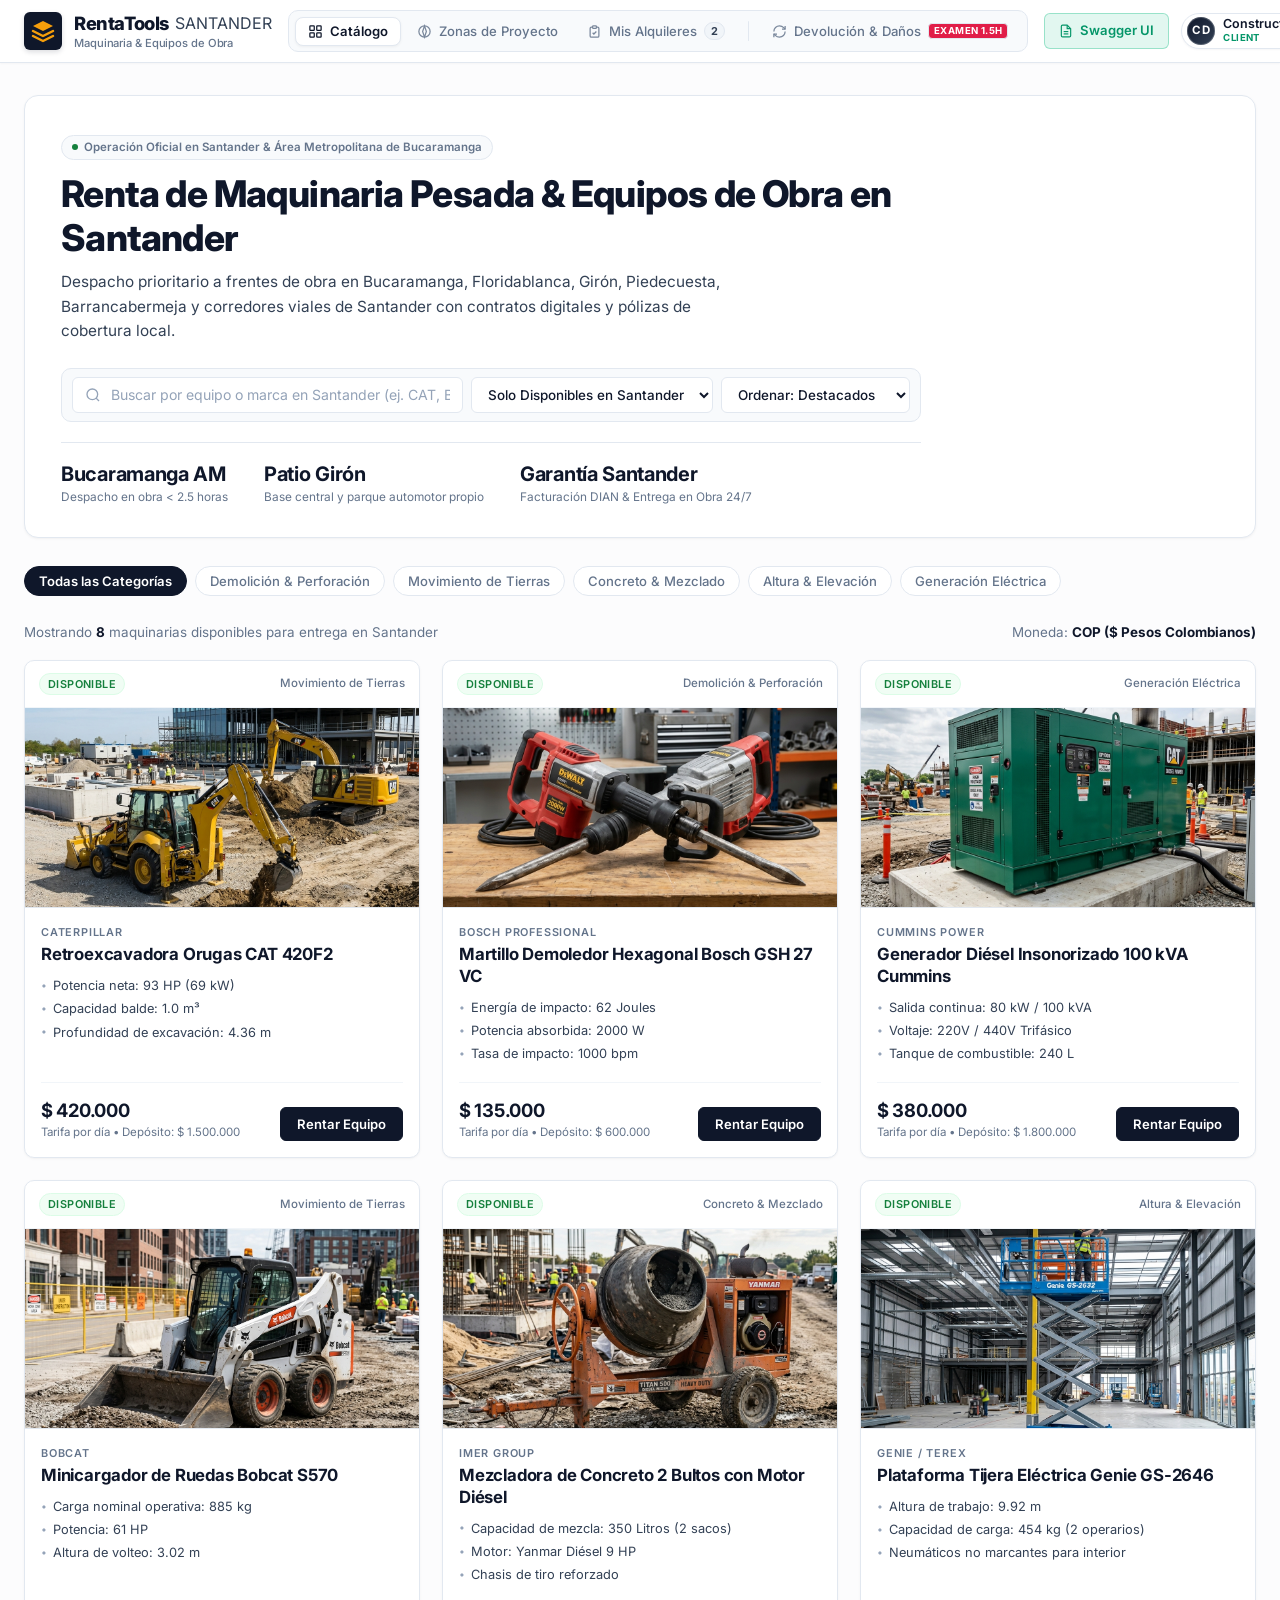
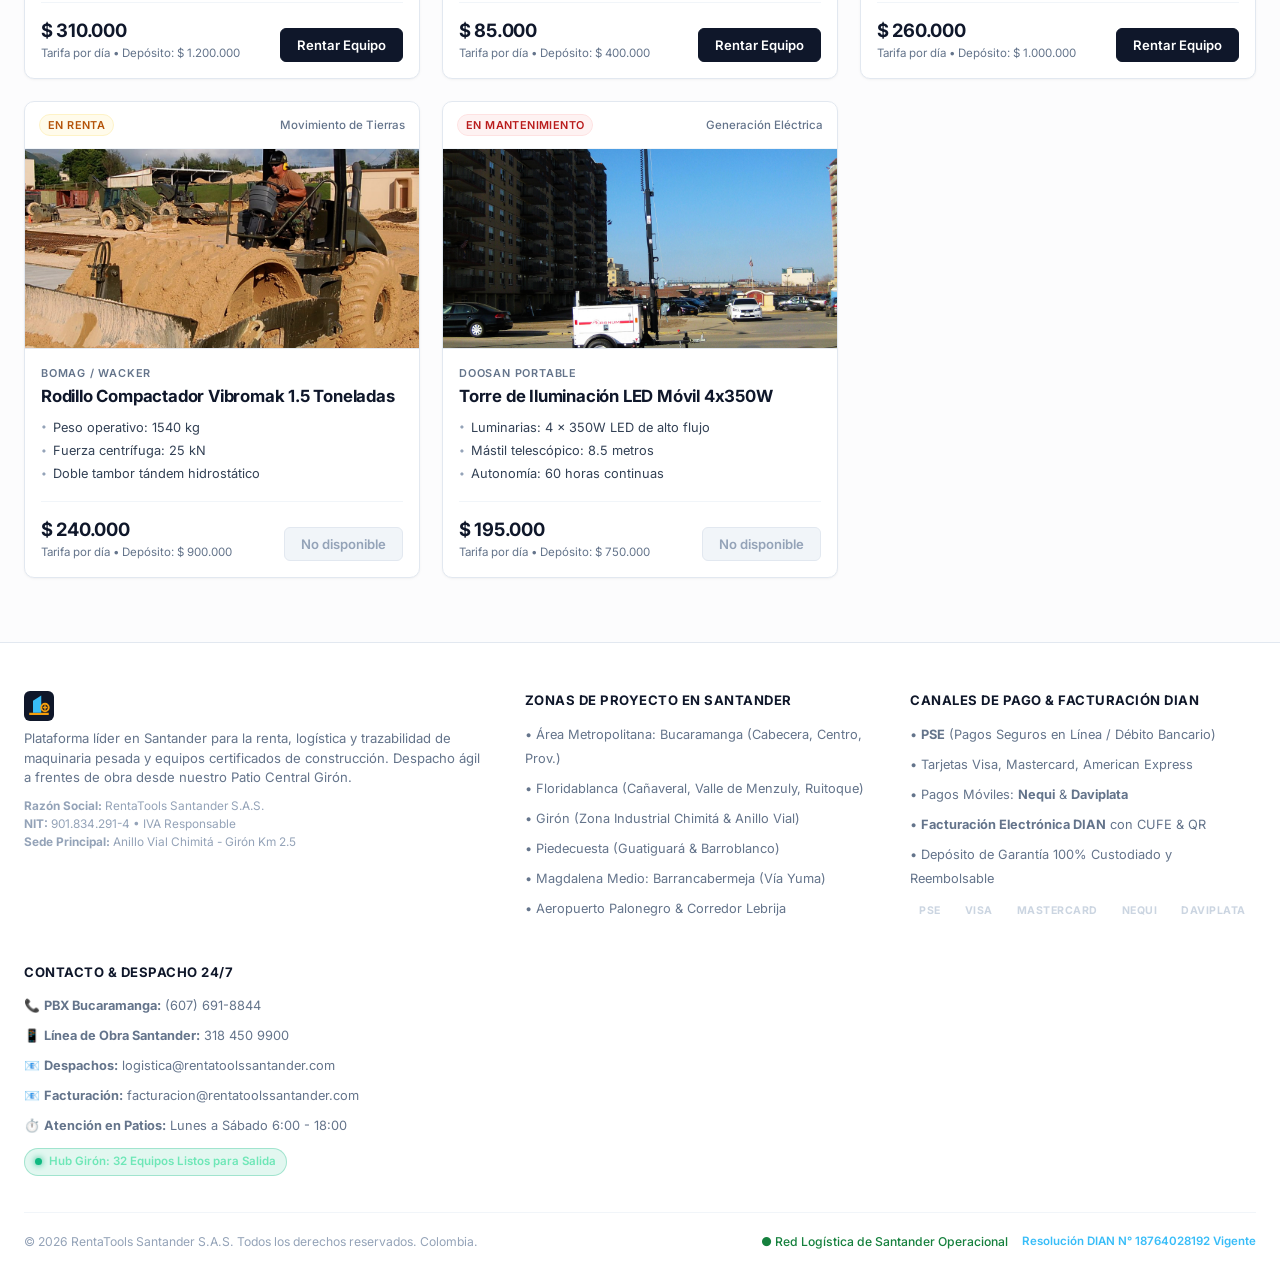
==== commit b777491b: "feat(frontend): integrar flujo de devolución y reporte de daños (Examen 1.5H) en index" ====
--- a/infrastructure/src/main/resources/static/index.html
+++ b/infrastructure/src/main/resources/static/index.html
@@ -100,11 +100,34 @@
                             <span class="nav-text">Métricas &amp; BI</span>
                             <span class="nav-badge-pro">Admin</span>
                         </button>
+                        <button class="nav-tab nav-tab-pro" data-target="section-devoluciones" id="tab-devoluciones" title="Examen 1.5H: Registro de Devolución y Reporte de Daños">
+                            <span class="nav-icon">
+                                <svg width="15" height="15" viewBox="0 0 24 24" fill="none" stroke="currentColor" stroke-width="2">
+                                    <path d="M3 12a9 9 0 0 1 9-9 9.75 9.75 0 0 1 6.74 2.74L21 8"/>
+                                    <path d="M21 3v5h-5"/>
+                                    <path d="M21 12a9 9 0 0 1-9 9 9.75 9.75 0 0 1-6.74-2.74L3 16"/>
+                                    <path d="M8 16H3v5"/>
+                                </svg>
+                            </span>
+                            <span class="nav-text">Devolución &amp; Daños</span>
+                            <span class="nav-badge-pro" style="background:#e11d48; color:#fff; font-weight:700;">Examen 1.5H</span>
+                        </button>
                     </div>
                 </nav>
 
                 <!-- Herramientas y Acciones Derechas -->
                 <div class="header-right-tools">
+                    <!-- Acceso Directo a Swagger UI -->
+                    <a href="/swagger-ui/index.html" target="_blank" class="btn-swagger-link" title="Abrir documentación Swagger OpenAPI">
+                        <svg width="14" height="14" viewBox="0 0 24 24" fill="none" stroke="currentColor" stroke-width="2">
+                            <path d="M14 2H6a2 2 0 0 0-2 2v16a2 2 0 0 0 2 2h12a2 2 0 0 0 2-2V8z"/>
+                            <polyline points="14 2 14 8 20 8"/>
+                            <line x1="16" y1="13" x2="8" y2="13"/>
+                            <line x1="16" y1="17" x2="8" y2="17"/>
+                        </svg>
+                        <span>Swagger UI</span>
+                    </a>
+
                     <!-- Acciones de Usuario & Autenticación -->
                     <div class="header-user-actions">
                         <div id="auth-guest-box" class="auth-guest-box">
@@ -781,6 +804,261 @@
                 </div>
             </section>
 
+            <!-- ============================================================= -->
+            <!-- SECCIÓN 6: EXAMEN 1.5H - REGISTRO DE DEVOLUCIÓN Y DAÑOS      -->
+            <!-- ============================================================= -->
+            <section id="section-devoluciones" class="content-section">
+                <!-- Hero Banner Examen -->
+                <div class="devolucion-hero-card">
+                    <div class="devolucion-hero-badge">
+                        <svg width="12" height="12" viewBox="0 0 24 24" fill="none" stroke="currentColor" stroke-width="2.5">
+                            <polygon points="12 2 15.09 8.26 22 9.27 17 14.14 18.18 21.02 12 17.77 5.82 21.02 7 14.14 2 9.27 8.91 8.26 12 2"/>
+                        </svg>
+                        <span>Examen 1.5H • Flujo de Cierre de Alquiler</span>
+                    </div>
+                    <h2 class="devolucion-hero-title">
+                        <svg width="26" height="26" viewBox="0 0 24 24" fill="none" stroke="currentColor" stroke-width="2">
+                            <path d="M3 12a9 9 0 0 1 9-9 9.75 9.75 0 0 1 6.74 2.74L21 8"/>
+                            <path d="M21 3v5h-5"/>
+                            <path d="M21 12a9 9 0 0 1-9 9 9.75 9.75 0 0 1-6.74-2.74L3 16"/>
+                            <path d="M8 16H3v5"/>
+                        </svg>
+                        Registro de Devolución &amp; Reporte de Daños
+                    </h2>
+                    <p class="devolucion-hero-desc">
+                        Implementación del ciclo final de vida del alquiler. El proveedor inspecciona la maquinaria retornada, marca el estado de la devolución (<strong>DEVUELTO_OK</strong> o <strong>DEVUELTO_CON_DAÑOS</strong>) y opcionalmente registra el informe técnico de daños con el costo estimado de reparación en la base de datos PostgreSQL.
+                    </p>
+                    <div class="devolucion-pills-row">
+                        <div class="devolucion-pill">
+                            <span>Endpoint:</span> <strong>POST /api/reservas/{id}/registrar-devolucion</strong>
+                        </div>
+                        <div class="devolucion-pill">
+                            <span>Entidad Nueva:</span> <strong>ReporteDano (descripcion, costoReparacion, fechaReporte)</strong>
+                        </div>
+                        <div class="devolucion-pill">
+                            <span>Entidad Reserva:</span> <strong>estadoDevolucion (PENDIENTE, OK, DAÑOS)</strong>
+                        </div>
+                        <div class="devolucion-pill">
+                            <span>Seguridad:</span> <strong>hasAnyRole('PROVIDER', 'ADMIN')</strong>
+                        </div>
+                        <a href="/swagger-ui/index.html" target="_blank" class="devolucion-pill" style="text-decoration:none; color:#10b981; border-color: rgba(16,185,129,0.4);">
+                            <span>Documentación:</span> <strong>Swagger OpenAPI ↗</strong>
+                        </a>
+                    </div>
+                </div>
+
+                <!-- Notificación de Autenticación Rápida como Proveedor -->
+                <div id="devolucion-auth-banner" class="glass-card" style="margin-bottom:20px; display:flex; align-items:center; justify-content:space-between; flex-wrap:wrap; gap:12px; border-left:4px solid #d97706; background:#fffbeb;">
+                    <div style="display:flex; align-items:center; gap:10px;">
+                        <span style="font-size:1.3rem;">🔐</span>
+                        <div>
+                            <strong style="color:#92400e; font-size:0.9rem;">Acceso de Proveedor Requerido por Spring Security</strong>
+                            <p style="margin:2px 0 0 0; font-size:0.8rem; color:#b45309;" id="devolucion-auth-status-text">
+                                Sesión actual: <span id="devolucion-current-user-badge">Iniciando...</span>. El endpoint requiere rol PROVIDER o ADMIN.
+                            </p>
+                        </div>
+                    </div>
+                    <button type="button" id="btn-quick-login-provider" class="btn-primary" style="padding:6px 14px; font-size:0.82rem; background:#d97706; border-color:#b45309;">
+                        Autenticar como Proveedor (contacto@maquinariaandina.com)
+                    </button>
+                </div>
+
+                <!-- Layout Principal 2 Columnas -->
+                <div class="devolucion-layout-grid">
+                    <!-- Columna Izquierda: Formulario de Inspección -->
+                    <div class="glass-card">
+                        <h3 class="card-heading">
+                            <svg width="18" height="18" viewBox="0 0 24 24" fill="none" stroke="currentColor" stroke-width="2">
+                                <path d="M14 2H6a2 2 0 0 0-2 2v16a2 2 0 0 0 2 2h12a2 2 0 0 0 2-2V8z"/>
+                                <polyline points="14 2 14 8 20 8"/>
+                                <line x1="16" y1="13" x2="8" y2="13"/>
+                                <line x1="16" y1="17" x2="8" y2="17"/>
+                                <polyline points="10 9 9 9 8 9"/>
+                            </svg>
+                            Inspección Técnica de Recepción
+                        </h3>
+
+                        <form id="form-registro-devolucion">
+                            <!-- Selección de Reserva -->
+                            <div class="form-group" style="margin-bottom: 18px;">
+                                <label for="dev-reserva-preset" class="form-label" style="display:flex; justify-content:space-between;">
+                                    <span>Seleccionar Contrato / Reserva:</span>
+                                    <span style="font-size:0.75rem; color:var(--text-muted);">Seed del Backend</span>
+                                </label>
+                                <select id="dev-reserva-preset" class="form-input" style="width:100%; margin-bottom:8px;">
+                                    <option value="90000000-0000-0000-0000-000000000009">RES-2026-10009 — Compresor de Aire Sullair (PENDIENTE)</option>
+                                    <option value="90000000-0000-0000-0000-000000000010">RES-2026-10010 — Torre de Iluminación Wacker (PENDIENTE)</option>
+                                    <option value="90000000-0000-0000-0000-000000000013">RES-2026-10013 — Allanadora de Concreto Multiquip (PENDIENTE)</option>
+                                    <option value="90000000-0000-0000-0000-000000000014">RES-2026-10014 — Rodillo Compactador Dynapac (PENDIENTE)</option>
+                                    <option value="90000000-0000-0000-0000-000000000005">RES-2026-10005 — Martillo Hidráulico Bosch GSH (DEVUELTO CON DAÑOS)</option>
+                                    <option value="90000000-0000-0000-0000-000000000006">RES-2026-10006 — Plataforma Tijera Genie GS (DEVUELTO OK)</option>
+                                    <option value="90000000-0000-0000-0000-000000000008">RES-2026-10008 — Retroexcavadora John Deere 310L (DEVUELTO CON DAÑOS)</option>
+                                    <option value="CUSTOM">-- Ingresar ID o UUID manualmente --</option>
+                                </select>
+                                <div id="dev-reserva-manual-wrap" class="hidden">
+                                    <input type="text" id="dev-reserva-id" class="form-input" placeholder="Ej: 90000000-0000-0000-0000-000000000009" value="90000000-0000-0000-0000-000000000009" style="font-family:var(--font-mono); font-size:0.85rem;">
+                                </div>
+                            </div>
+
+                            <!-- Estado de Devolución (Selector Radio Interactivo) -->
+                            <div class="form-group" style="margin-bottom: 18px;">
+                                <label class="form-label">Resultado de la Inspección (Estado Devolución):</label>
+                                <div class="inspection-status-selector">
+                                    <div class="inspection-radio-card status-ok active" id="card-status-ok" data-val="OK">
+                                        <div class="inspection-card-header">
+                                            <span>✓ DEVUELTO_OK</span>
+                                            <input type="radio" name="dev-estado-radio" value="OK" checked style="accent-color:#059669;">
+                                        </div>
+                                        <span class="inspection-card-sub">Sin novedades. La herramienta opera correctamente y no presenta daños.</span>
+                                    </div>
+                                    <div class="inspection-radio-card status-danos" id="card-status-danos" data-val="DAÑOS">
+                                        <div class="inspection-card-header">
+                                            <span>⚠ DEVUELTO_CON_DAÑOS</span>
+                                            <input type="radio" name="dev-estado-radio" value="DAÑOS" style="accent-color:#e11d48;">
+                                        </div>
+                                        <span class="inspection-card-sub">Presenta rotura, avería o pérdida de piezas. Requiere reporte de reparación.</span>
+                                    </div>
+                                </div>
+                            </div>
+
+                            <!-- Bloque Condicional de Reporte de Daños -->
+                            <div id="dev-damage-fields" class="damage-box-animated hidden">
+                                <div style="display:flex; align-items:center; gap:8px; margin-bottom:12px;">
+                                    <svg width="18" height="18" viewBox="0 0 24 24" fill="none" stroke="#e11d48" stroke-width="2">
+                                        <path d="M10.29 3.86L1.82 18a2 2 0 0 0 1.71 3h16.94a2 2 0 0 0 1.71-3L13.71 3.86a2 2 0 0 0-3.42 0z"/>
+                                        <line x1="12" y1="9" x2="12" y2="13"/>
+                                        <line x1="12" y1="17" x2="12.01" y2="17"/>
+                                    </svg>
+                                    <h4 style="margin:0; font-size:0.92rem; color:#9f1239; font-weight:700;">Detalle de la Entidad ReporteDano</h4>
+                                </div>
+
+                                <div class="form-group" style="margin-bottom:14px;">
+                                    <label for="dev-damage-desc" class="form-label" style="color:#9f1239;">
+                                        Descripción Técnica del Daño / Avería:
+                                    </label>
+                                    <textarea id="dev-damage-desc" class="form-input" rows="3" placeholder="Detalla las averías observadas en el equipo devuelto..."></textarea>
+                                    <div class="quick-chips-row">
+                                        <span class="chip-suggestion" data-text="Fuga de aceite hidráulico en cilindro y sobrecalentamiento">$ Fuga hidráulica</span>
+                                        <span class="chip-suggestion" data-text="Mandril atascado y rotura de cable de alimentación principal">$ Mandril y cable</span>
+                                        <span class="chip-suggestion" data-text="Fisura estructural en brazo articulado por sobreesfuerzo">$ Fisura de brazo</span>
+                                        <span class="chip-suggestion" data-text="Abolladura severa en capó y compuerta del motor">$ Golpe chasis</span>
+                                    </div>
+                                </div>
+
+                                <div class="form-group" style="margin-bottom:6px;">
+                                    <label for="dev-damage-cost" class="form-label" style="color:#9f1239;">
+                                        Costo Estimado de Reparación (COP):
+                                    </label>
+                                    <input type="number" id="dev-damage-cost" class="form-input" placeholder="Ej: 350000" min="0" step="1000">
+                                    <div class="quick-chips-row">
+                                        <span class="chip-suggestion" data-cost="185000">$185.000 COP</span>
+                                        <span class="chip-suggestion" data-cost="350000">$350.000 COP</span>
+                                        <span class="chip-suggestion" data-cost="480000">$480.000 COP</span>
+                                        <span class="chip-suggestion" data-cost="750000">$750.000 COP</span>
+                                        <span class="chip-suggestion" data-cost="1200000">$1.200.000 COP</span>
+                                    </div>
+                                </div>
+                            </div>
+
+                            <!-- Botón de Envío -->
+                            <button type="submit" id="btn-submit-devolucion" class="btn-primary" style="width:100%; padding:12px; font-weight:700; display:flex; align-items:center; justify-content:center; gap:8px;">
+                                <svg width="18" height="18" viewBox="0 0 24 24" fill="none" stroke="currentColor" stroke-width="2">
+                                    <polyline points="20 6 9 17 4 12"/>
+                                </svg>
+                                <span>Registrar Devolución en Backend</span>
+                            </button>
+                        </form>
+                    </div>
+
+                    <!-- Columna Derecha: Tarjeta de Respuesta en Vivo & Inspección -->
+                    <div class="response-live-card">
+                        <div style="display:flex; align-items:center; justify-content:space-between; border-bottom:1px solid var(--border-color); padding-bottom:12px;">
+                            <h3 class="card-heading" style="margin:0;">
+                                <svg width="18" height="18" viewBox="0 0 24 24" fill="none" stroke="currentColor" stroke-width="2">
+                                    <circle cx="12" cy="12" r="10"/>
+                                    <line x1="12" y1="16" x2="12" y2="12"/>
+                                    <line x1="12" y1="8" x2="12.01" y2="8"/>
+                                </svg>
+                                Monitor de Ejecución API
+                            </h3>
+                            <span id="dev-http-status-badge" style="font-size:0.75rem; font-weight:700; padding:3px 8px; border-radius:999px; background:#f1f5f9; color:#64748b;">
+                                Esperando acción
+                            </span>
+                        </div>
+
+                        <!-- Panel de resultado estructurado -->
+                        <div id="dev-result-summary" style="display:flex; flex-direction:column; gap:12px;">
+                            <div style="background:var(--bg-surface-subtle); border:1px solid var(--border-color); border-radius:var(--radius-sm); padding:14px;">
+                                <span style="font-size:0.75rem; color:var(--text-muted); text-transform:uppercase; letter-spacing:0.05em; font-weight:700;">Estado de la Reserva</span>
+                                <div style="display:flex; align-items:center; justify-content:space-between; margin-top:6px;">
+                                    <span style="font-size:1.1rem; font-weight:800;" id="dev-res-id-display">--</span>
+                                    <span class="badge-return-pending" id="dev-res-status-display">PENDIENTE_DEVOLUCION</span>
+                                </div>
+                            </div>
+
+                            <div id="dev-damage-card-preview" class="damage-report-badge-card hidden">
+                                <div style="font-size:0.75rem; text-transform:uppercase; font-weight:800; letter-spacing:0.05em; margin-bottom:6px;">
+                                    📋 Entidad ReporteDano Registrada en PostgreSQL
+                                </div>
+                                <div style="font-size:0.85rem; line-height:1.4;">
+                                    <div><strong>Descripción:</strong> <span id="dev-preview-desc">--</span></div>
+                                    <div style="margin-top:4px;"><strong>Costo Reparación:</strong> <span id="dev-preview-cost" style="font-weight:800;">--</span></div>
+                                    <div style="margin-top:4px; font-size:0.75rem; color:#be123c;"><strong>Fecha Reporte:</strong> <span id="dev-preview-date">--</span></div>
+                                </div>
+                            </div>
+                        </div>
+
+                        <!-- JSON Raw Viewer -->
+                        <div>
+                            <span style="font-size:0.75rem; font-weight:700; color:var(--text-muted); margin-bottom:6px; display:block;">
+                                Payload / Respuesta JSON de la API:
+                            </span>
+                            <pre class="response-json-pre" id="dev-json-output">// Presiona "Registrar Devolución en Backend" para ver la respuesta en tiempo real de Spring Boot</pre>
+                        </div>
+                    </div>
+                </div>
+
+                <!-- Tabla de Historial de Reservas y Estado de Devolución -->
+                <div class="glass-card" style="margin-top:10px;">
+                    <div style="display:flex; align-items:center; justify-content:space-between; margin-bottom:16px;">
+                        <div>
+                            <h3 class="card-heading" style="margin:0;">
+                                <svg width="18" height="18" viewBox="0 0 24 24" fill="none" stroke="currentColor" stroke-width="2">
+                                    <path d="M12 2v20M17 5H9.5a3.5 3.5 0 0 0 0 7h5a3.5 3.5 0 0 1 0 7H6"/>
+                                </svg>
+                                Matriz de Devoluciones &amp; Informes de Daños en Base de Datos
+                            </h3>
+                            <p style="margin:4px 0 0 0; font-size:0.82rem; color:var(--text-muted);">
+                                Registro vivo de los contratos y el estado de retorno de equipos en Santander.
+                            </p>
+                        </div>
+                        <button type="button" id="btn-refresh-devoluciones-table" class="btn-secondary" style="padding:6px 12px; font-size:0.8rem;">
+                            ↻ Actualizar Matriz
+                        </button>
+                    </div>
+
+                    <div class="table-exam-wrapper">
+                        <table class="table-exam">
+                            <thead>
+                                <tr>
+                                    <th>N° Reserva</th>
+                                    <th>UUID Reserva</th>
+                                    <th>Equipo / Herramienta</th>
+                                    <th>Estado Alquiler</th>
+                                    <th>Estado Devolución</th>
+                                    <th>Reporte Daño</th>
+                                    <th>Costo Reparación</th>
+                                    <th>Acción</th>
+                                </tr>
+                            </thead>
+                            <tbody id="table-devoluciones-tbody">
+                                <!-- Filas inyectadas vía JS -->
+                            </tbody>
+                        </table>
+                    </div>
+                </div>
+            </section>
+
         </main>
 
         <!-- FOOTER CORPORATIVO PROFESIONAL SANTANDER -->
@@ -1014,6 +1292,11 @@
                             <span class="quick-role-dot dot-admin"></span>
                             <span class="quick-role-name">Admin (README)</span>
                             <span class="quick-email">admin@rentatools.com</span>
+                        </button>
+                        <button type="button" class="btn-quick-fill btn-quick-provider" data-email="contacto@maquinariaandina.com" data-pass="Password123!" data-role="PROVIDER" title="Proveedor Backend (Examen 1.5H)">
+                            <span class="quick-role-dot dot-provider"></span>
+                            <span class="quick-role-name">Proveedor Backend (Examen 1.5H)</span>
+                            <span class="quick-email">contacto@maquinariaandina.com</span>
                         </button>
                         <button type="button" class="btn-quick-fill btn-quick-provider" data-email="proveedor.equipos@maquinariacolombia.com" data-pass="Prov123456!" data-role="PROVIDER" title="Cuenta Proveedor del README">
                             <span class="quick-role-dot dot-provider"></span>
--- a/infrastructure/src/main/resources/static/styles.css
+++ b/infrastructure/src/main/resources/static/styles.css
@@ -4496,3 +4496,252 @@
         background: #ffffff !important;
     }
 }
+
+/* ==========================================================================
+   EXAMEN 1.5H: MÓDULO DE DEVOLUCIONES Y REPORTES DE DAÑOS
+   ========================================================================== */
+.btn-swagger-link {
+    display: inline-flex;
+    align-items: center;
+    gap: 7px;
+    background: rgba(16, 185, 129, 0.12);
+    color: #059669;
+    border: 1px solid rgba(16, 185, 129, 0.35);
+    border-radius: var(--radius-sm);
+    padding: 7px 14px;
+    font-size: 0.82rem;
+    font-weight: 600;
+    text-decoration: none;
+    transition: all 0.2s ease;
+}
+.btn-swagger-link:hover {
+    background: #059669;
+    color: #ffffff;
+    box-shadow: 0 2px 8px rgba(5, 150, 105, 0.25);
+    transform: translateY(-1px);
+}
+.devolucion-hero-card {
+    background: linear-gradient(135deg, #0f172a 0%, #1e293b 100%);
+    border: 1px solid #334155;
+    border-radius: var(--radius-lg);
+    padding: 28px;
+    color: #ffffff;
+    margin-bottom: 24px;
+    box-shadow: 0 10px 25px -5px rgba(15, 23, 42, 0.3);
+}
+.devolucion-hero-badge {
+    display: inline-flex;
+    align-items: center;
+    gap: 6px;
+    background: #e11d48;
+    color: #ffffff;
+    font-size: 0.72rem;
+    font-weight: 800;
+    letter-spacing: 0.06em;
+    text-transform: uppercase;
+    padding: 4px 10px;
+    border-radius: 999px;
+    margin-bottom: 12px;
+}
+.devolucion-hero-title {
+    font-size: 1.6rem;
+    font-weight: 800;
+    color: #ffffff;
+    margin: 0 0 10px 0;
+    display: flex;
+    align-items: center;
+    gap: 10px;
+}
+.devolucion-hero-desc {
+    color: #94a3b8;
+    font-size: 0.95rem;
+    line-height: 1.5;
+    max-width: 900px;
+    margin-bottom: 16px;
+}
+.devolucion-pills-row {
+    display: flex;
+    flex-wrap: wrap;
+    gap: 10px;
+}
+.devolucion-pill {
+    display: inline-flex;
+    align-items: center;
+    gap: 6px;
+    background: rgba(255, 255, 255, 0.08);
+    border: 1px solid rgba(255, 255, 255, 0.15);
+    border-radius: 6px;
+    padding: 4px 10px;
+    font-size: 0.78rem;
+    font-family: var(--font-mono);
+    color: #cbd5e1;
+}
+.devolucion-pill strong {
+    color: #38bdf8;
+}
+.devolucion-layout-grid {
+    display: grid;
+    grid-template-columns: 1.15fr 0.85fr;
+    gap: 24px;
+    margin-bottom: 24px;
+}
+@media (max-width: 992px) {
+    .devolucion-layout-grid {
+        grid-template-columns: 1fr;
+    }
+}
+.inspection-status-selector {
+    display: grid;
+    grid-template-columns: 1fr 1fr;
+    gap: 14px;
+    margin-bottom: 18px;
+}
+.inspection-radio-card {
+    border: 2px solid var(--border-color);
+    background: var(--bg-surface);
+    border-radius: var(--radius-md);
+    padding: 16px;
+    cursor: pointer;
+    transition: all 0.2s ease;
+    display: flex;
+    flex-direction: column;
+    gap: 6px;
+}
+.inspection-radio-card:hover {
+    border-color: #94a3b8;
+}
+.inspection-radio-card.active.status-ok {
+    border-color: #059669;
+    background: #ecfdf5;
+    box-shadow: 0 4px 12px rgba(5, 150, 105, 0.12);
+}
+.inspection-radio-card.active.status-danos {
+    border-color: #e11d48;
+    background: #fff1f2;
+    box-shadow: 0 4px 12px rgba(225, 29, 72, 0.12);
+}
+.inspection-card-header {
+    display: flex;
+    align-items: center;
+    justify-content: space-between;
+    font-weight: 700;
+    font-size: 0.95rem;
+}
+.inspection-radio-card.status-ok .inspection-card-header {
+    color: #059669;
+}
+.inspection-radio-card.status-danos .inspection-card-header {
+    color: #e11d48;
+}
+.inspection-card-sub {
+    font-size: 0.78rem;
+    color: var(--text-muted);
+    line-height: 1.35;
+}
+.damage-box-animated {
+    background: #fff1f2;
+    border: 1px solid #fecdd3;
+    border-radius: var(--radius-md);
+    padding: 18px;
+    margin-bottom: 18px;
+    transition: all 0.3s ease;
+}
+.quick-chips-row {
+    display: flex;
+    flex-wrap: wrap;
+    gap: 6px;
+    margin-top: 8px;
+}
+.chip-suggestion {
+    background: var(--bg-surface);
+    border: 1px solid var(--border-color);
+    border-radius: 999px;
+    padding: 3px 10px;
+    font-size: 0.73rem;
+    color: var(--text-secondary);
+    cursor: pointer;
+    transition: all 0.15s ease;
+}
+.chip-suggestion:hover {
+    border-color: #0f172a;
+    background: #f1f5f9;
+    color: #0f172a;
+}
+.response-live-card {
+    background: var(--bg-surface);
+    border: 1px solid var(--border-color);
+    border-radius: var(--radius-md);
+    padding: 22px;
+    box-shadow: var(--shadow-card);
+    display: flex;
+    flex-direction: column;
+    gap: 16px;
+}
+.response-json-pre {
+    background: #0f172a;
+    color: #38bdf8;
+    padding: 16px;
+    border-radius: var(--radius-sm);
+    font-family: var(--font-mono);
+    font-size: 0.8rem;
+    overflow-x: auto;
+    max-height: 280px;
+    border: 1px solid #1e293b;
+    line-height: 1.45;
+}
+.damage-report-badge-card {
+    background: #fff1f2;
+    border: 1px solid #fda4af;
+    border-radius: var(--radius-sm);
+    padding: 14px;
+    color: #9f1239;
+}
+.table-exam-wrapper {
+    overflow-x: auto;
+}
+.table-exam {
+    width: 100%;
+    border-collapse: collapse;
+    font-size: 0.85rem;
+}
+.table-exam th {
+    background: #f8fafc;
+    border-bottom: 2px solid var(--border-color);
+    padding: 10px 14px;
+    text-align: left;
+    font-weight: 700;
+    color: var(--text-secondary);
+}
+.table-exam td {
+    padding: 12px 14px;
+    border-bottom: 1px solid var(--border-color);
+    vertical-align: middle;
+}
+.badge-return-ok {
+    background: #dcfce7;
+    color: #15803d;
+    border: 1px solid #bbf7d0;
+    padding: 3px 8px;
+    border-radius: 999px;
+    font-size: 0.75rem;
+    font-weight: 700;
+}
+.badge-return-danos {
+    background: #ffe4e6;
+    color: #be123c;
+    border: 1px solid #fecdd3;
+    padding: 3px 8px;
+    border-radius: 999px;
+    font-size: 0.75rem;
+    font-weight: 700;
+}
+.badge-return-pending {
+    background: #fef3c7;
+    color: #b45309;
+    border: 1px solid #fde68a;
+    padding: 3px 8px;
+    border-radius: 999px;
+    font-size: 0.75rem;
+    font-weight: 700;
+}
+
